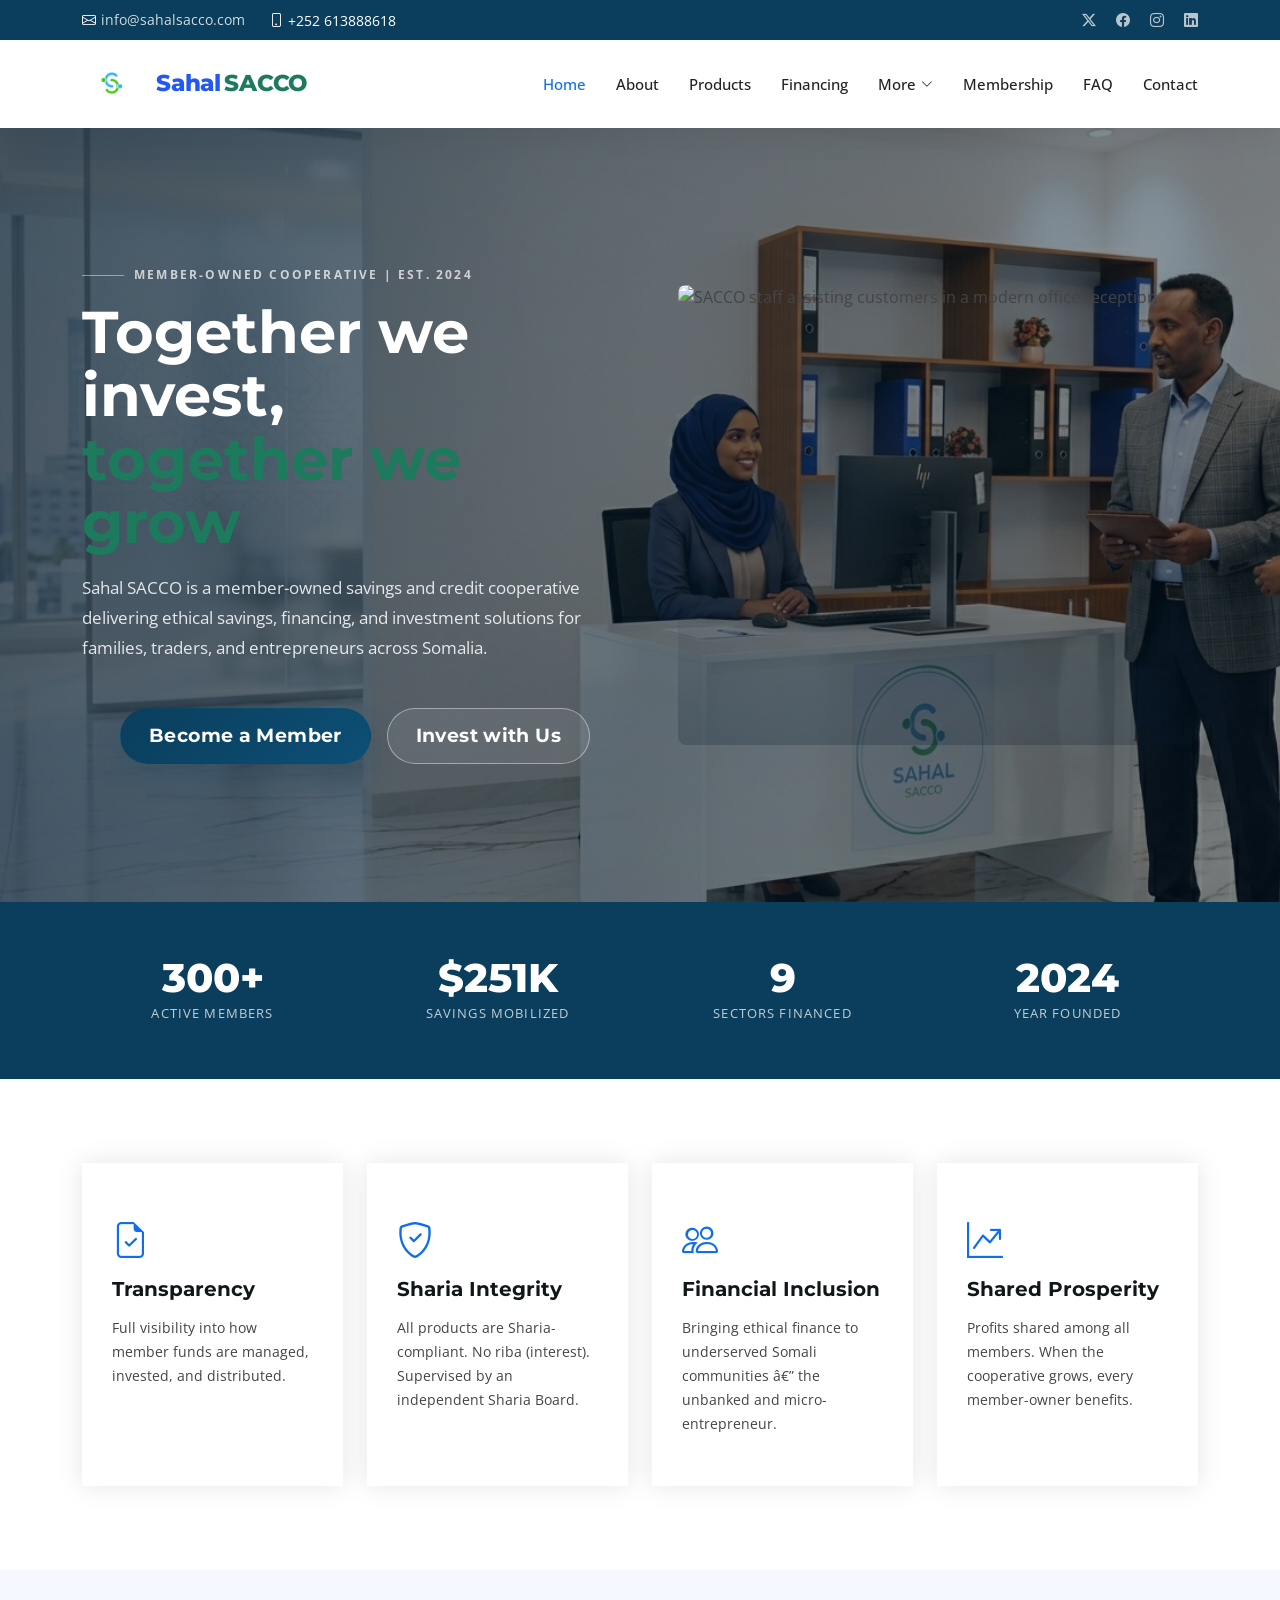
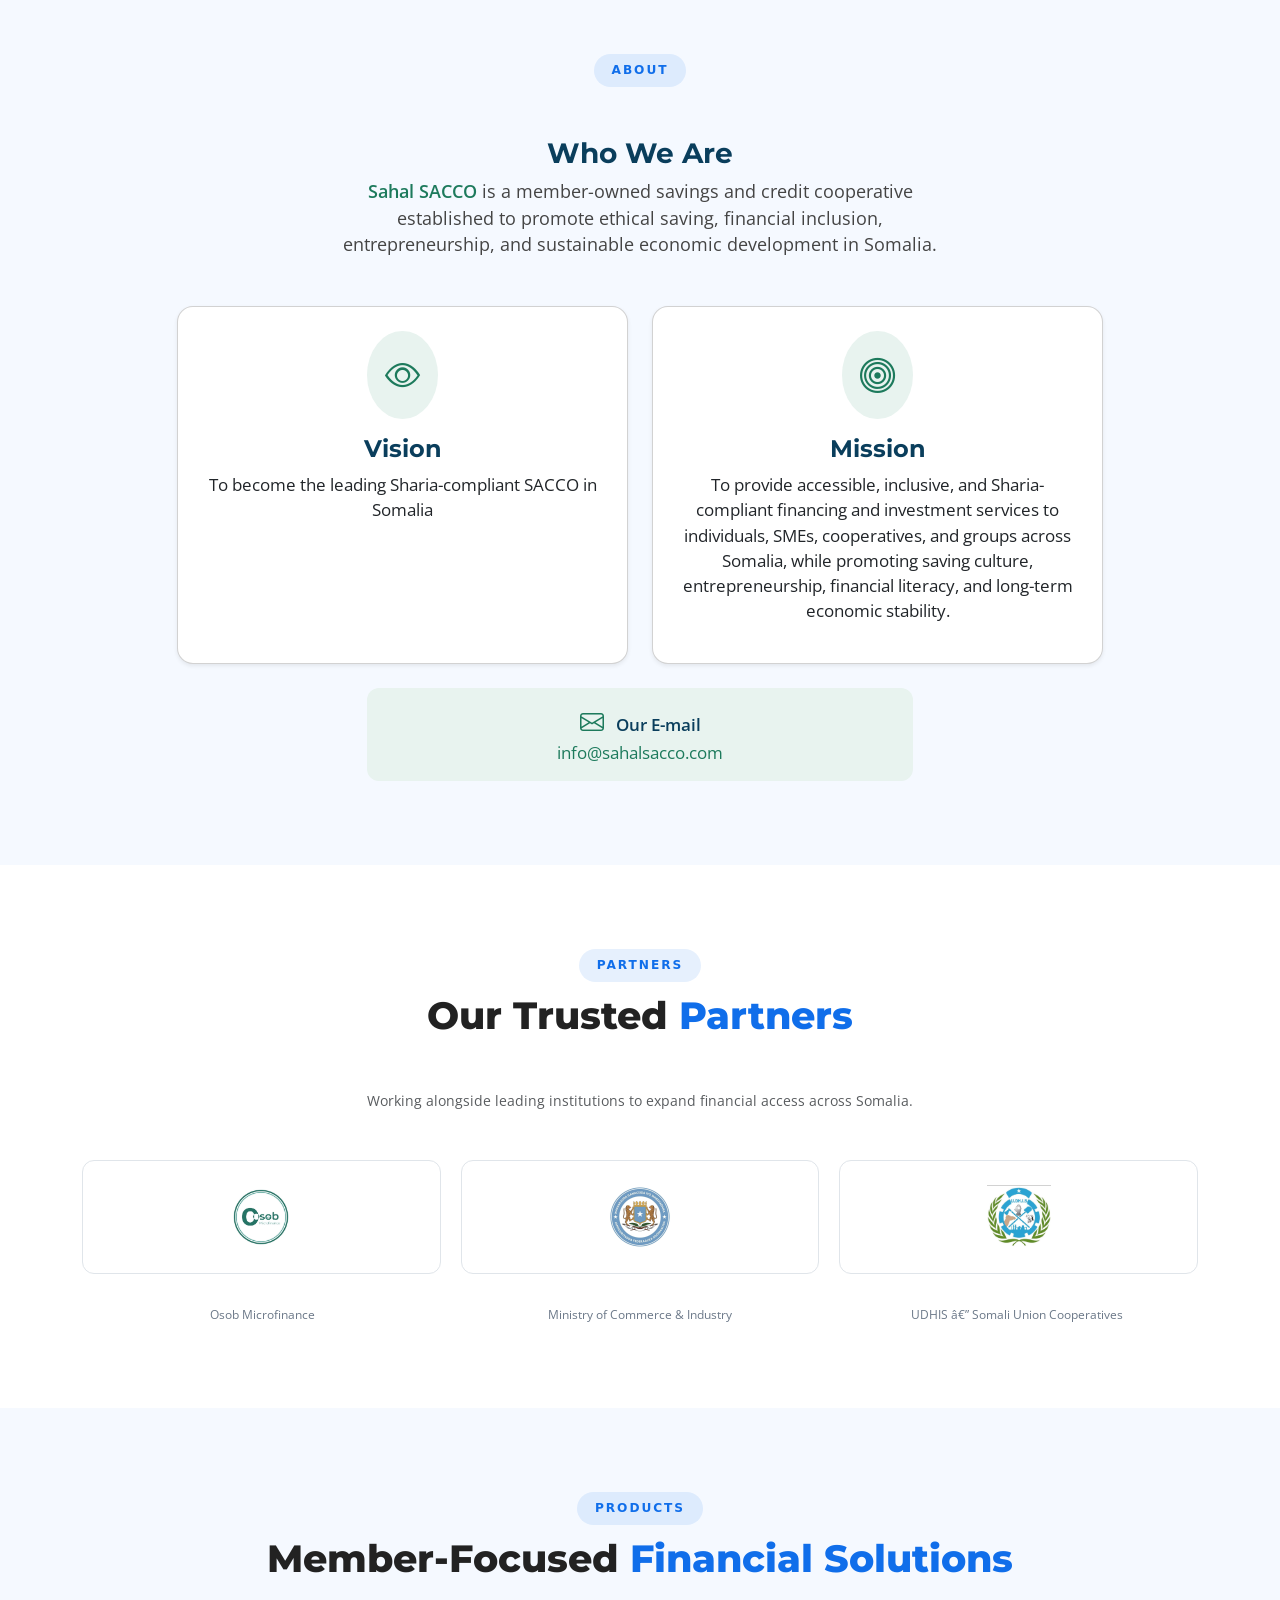
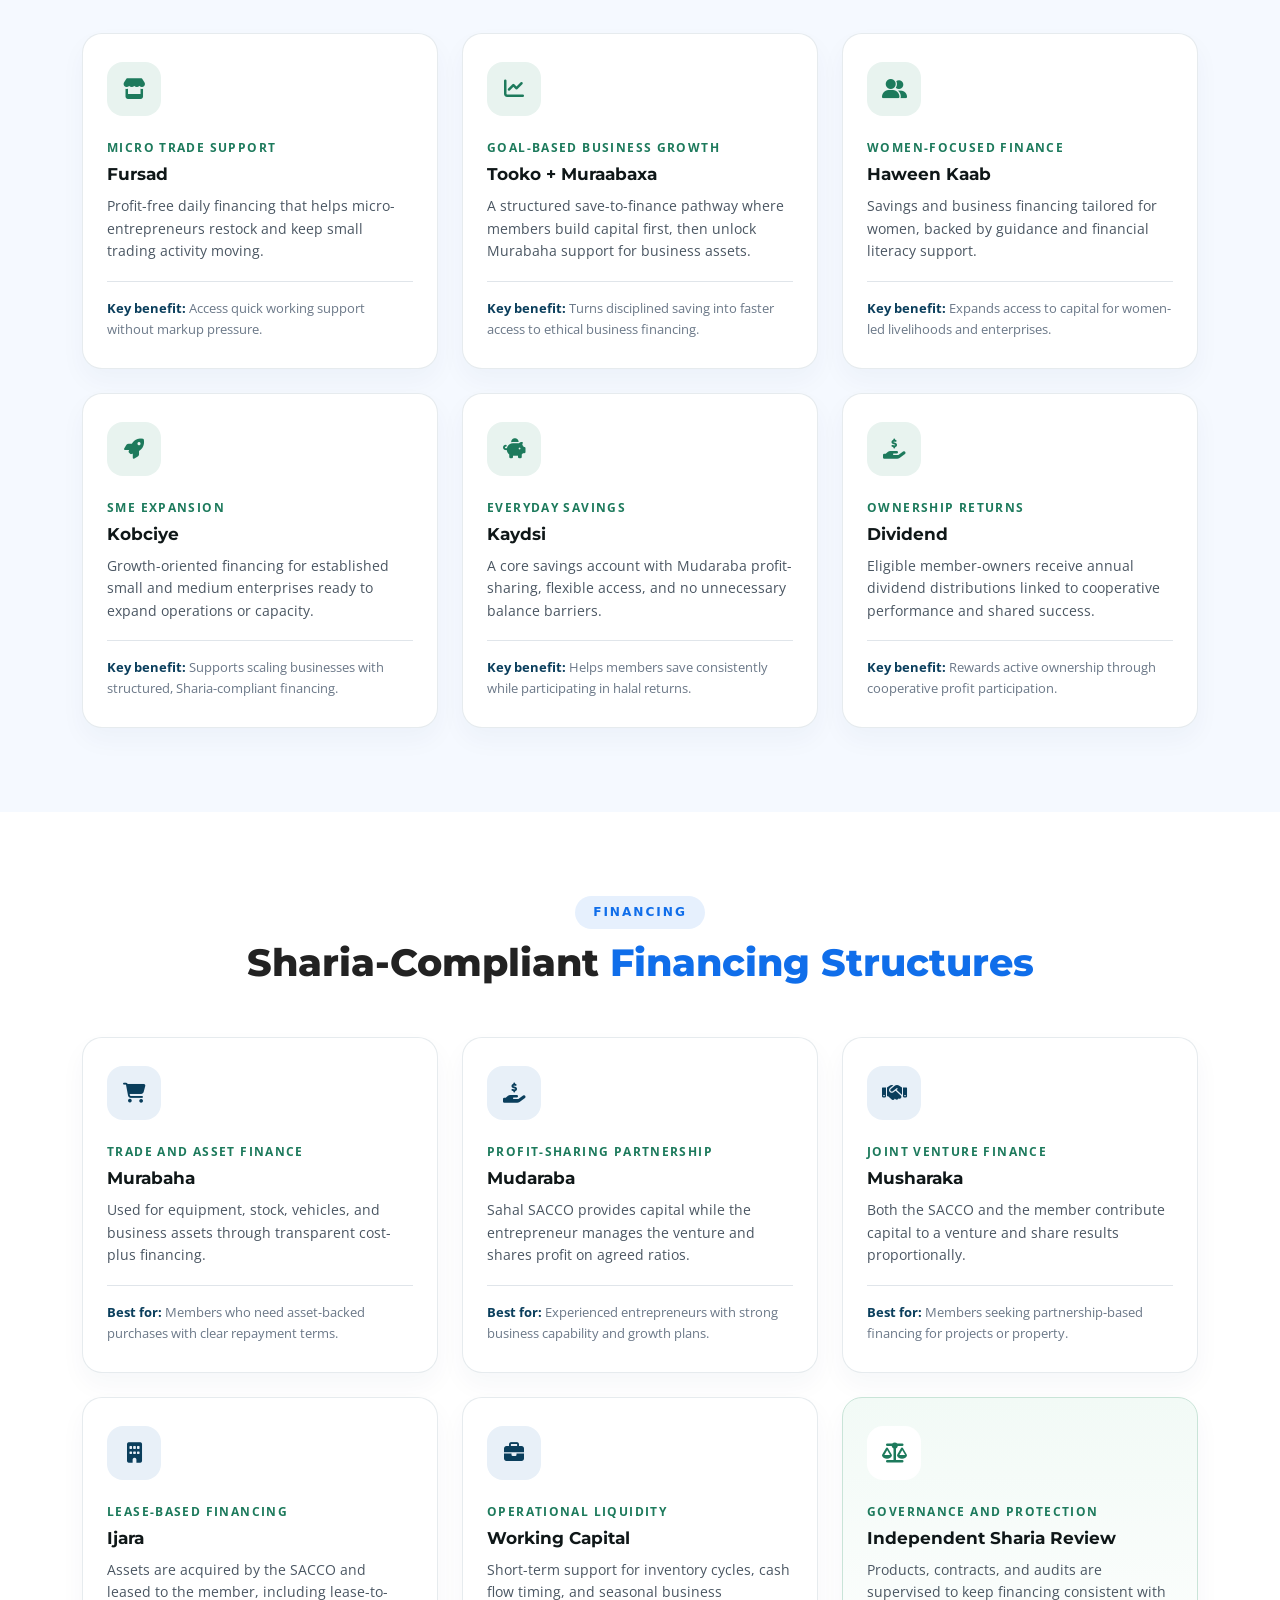
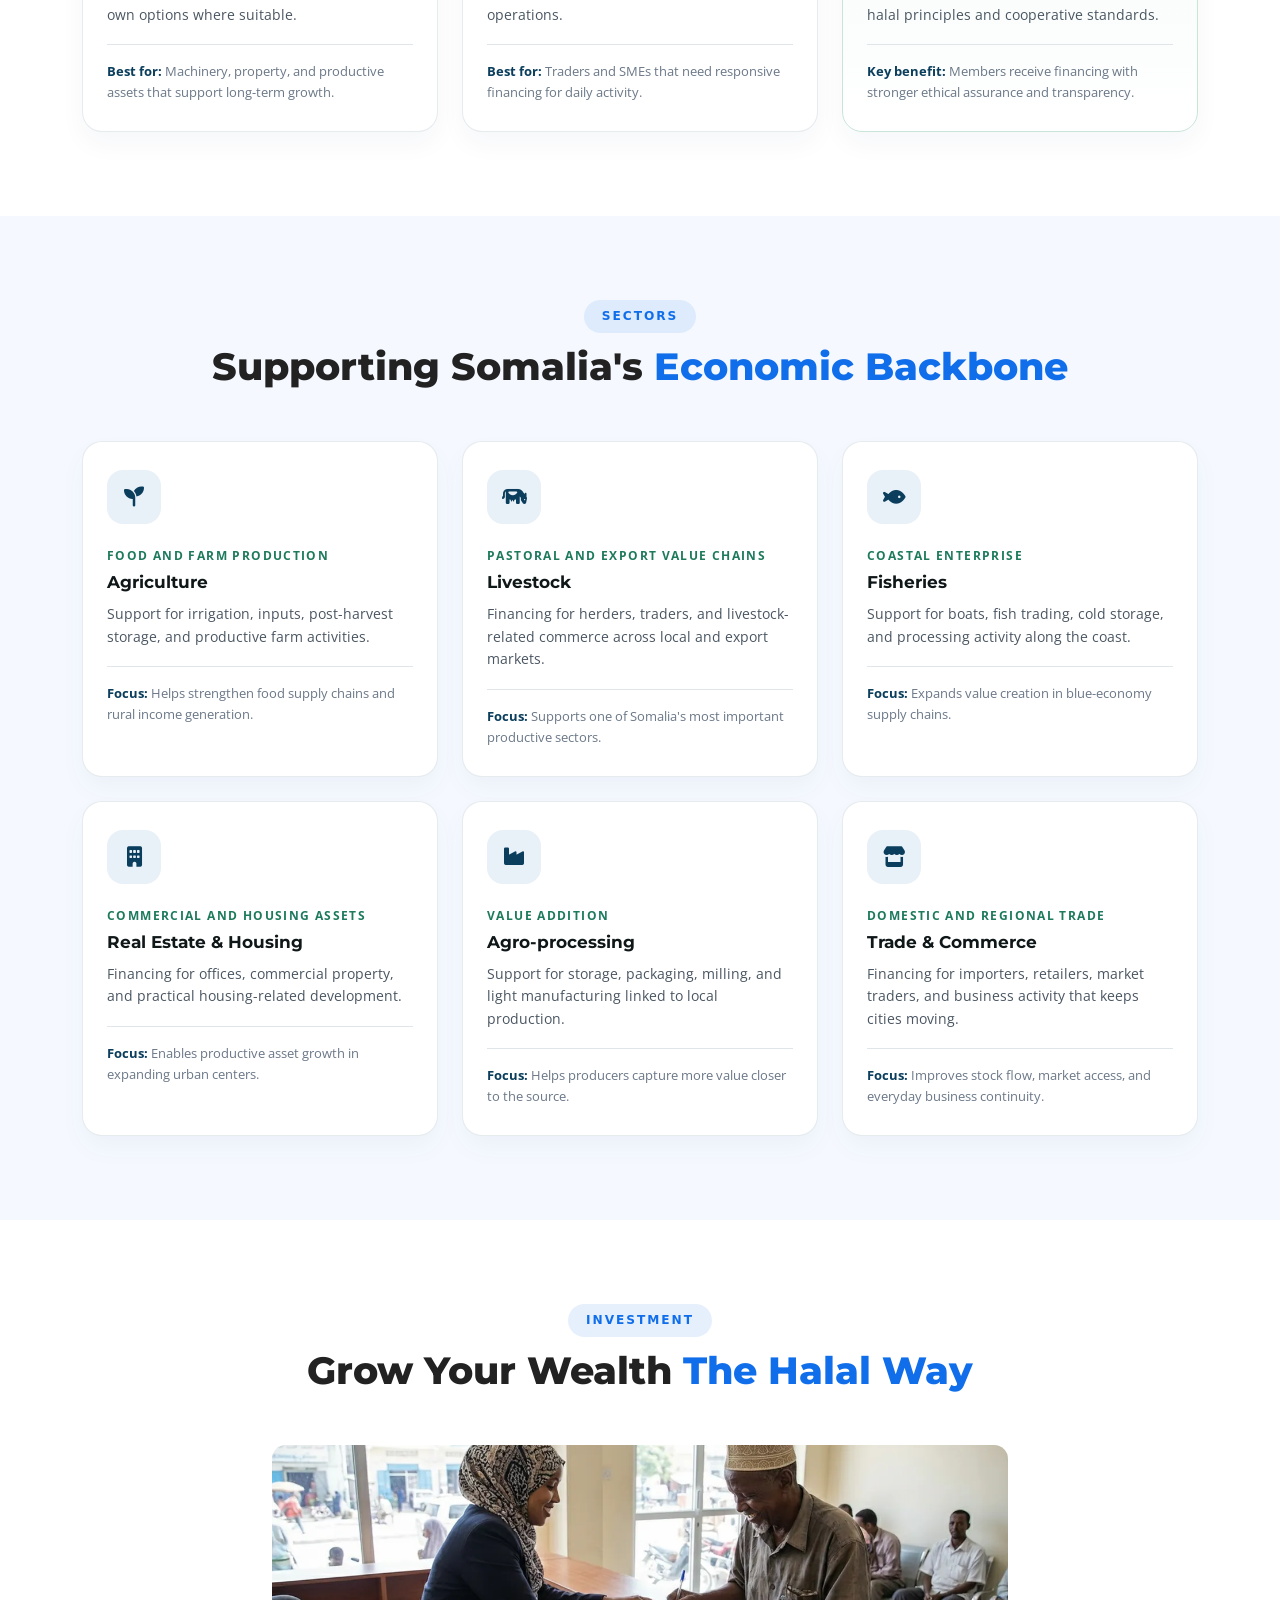
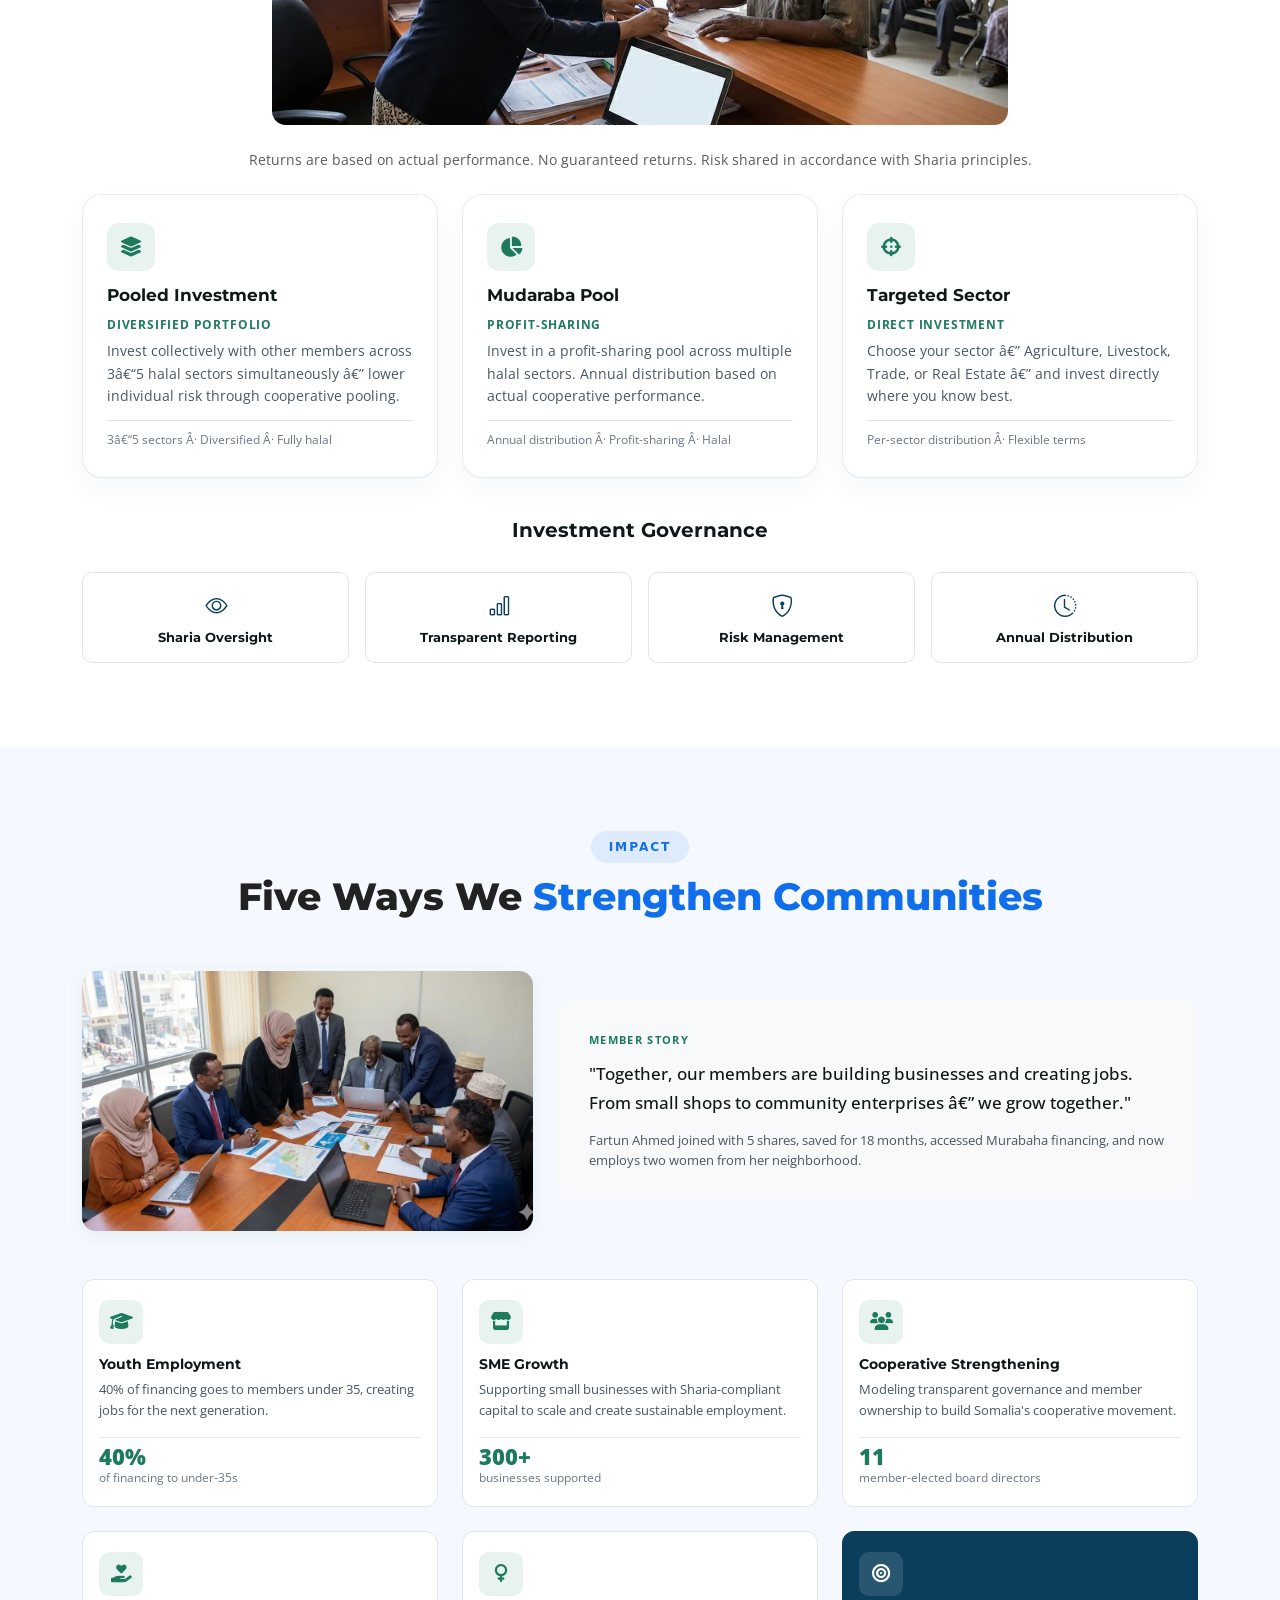
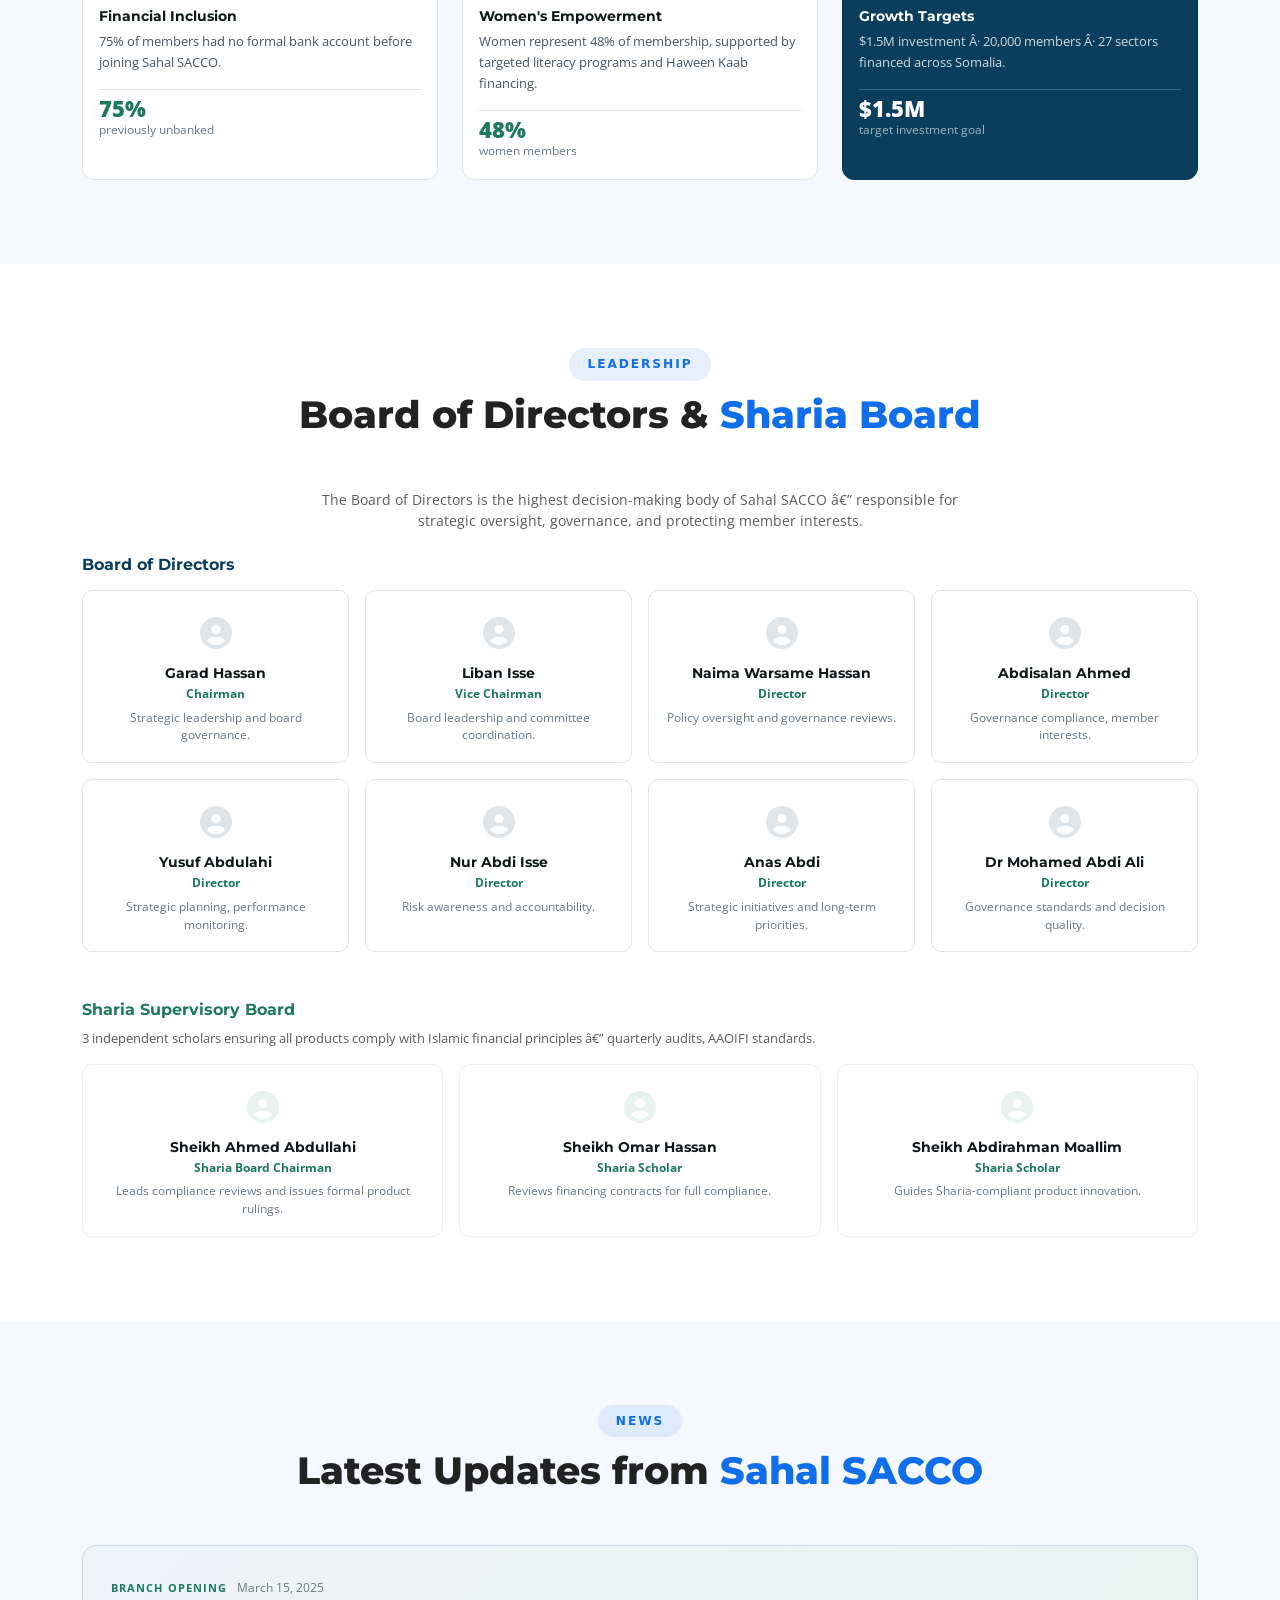
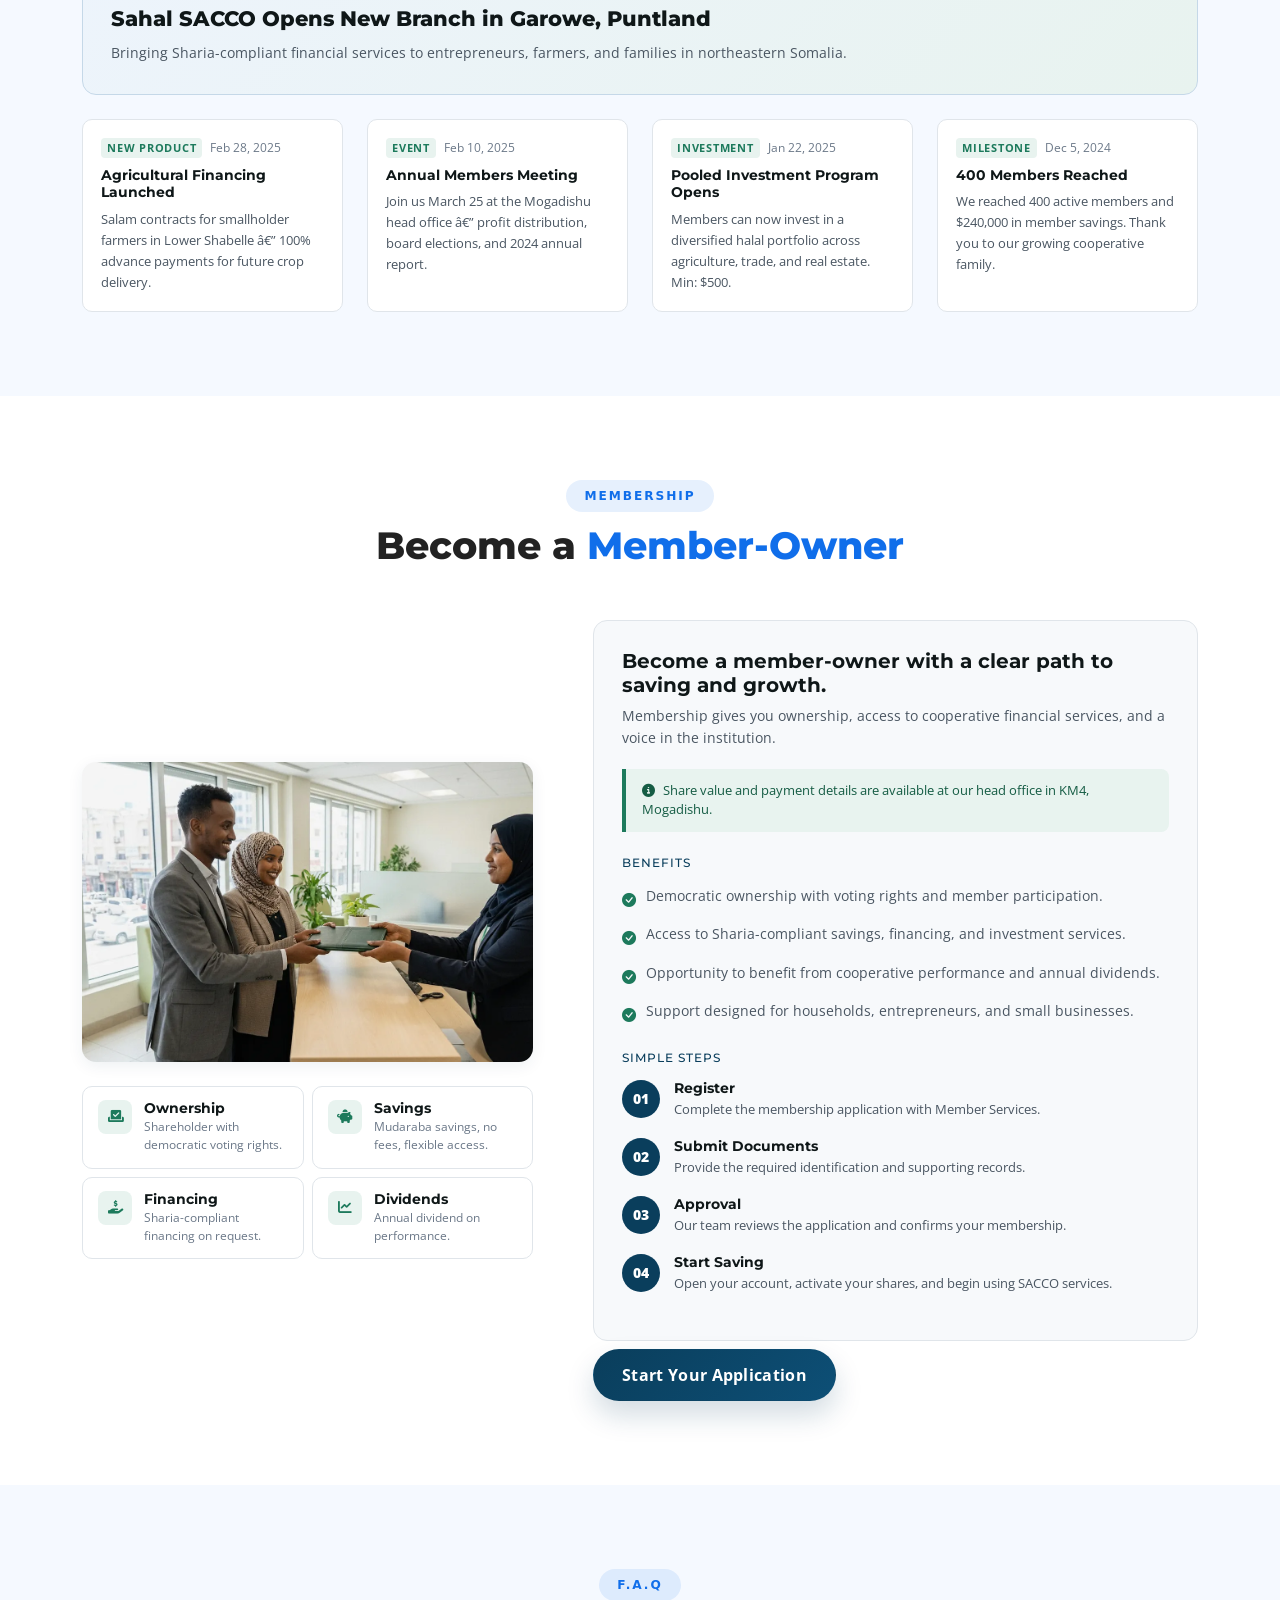
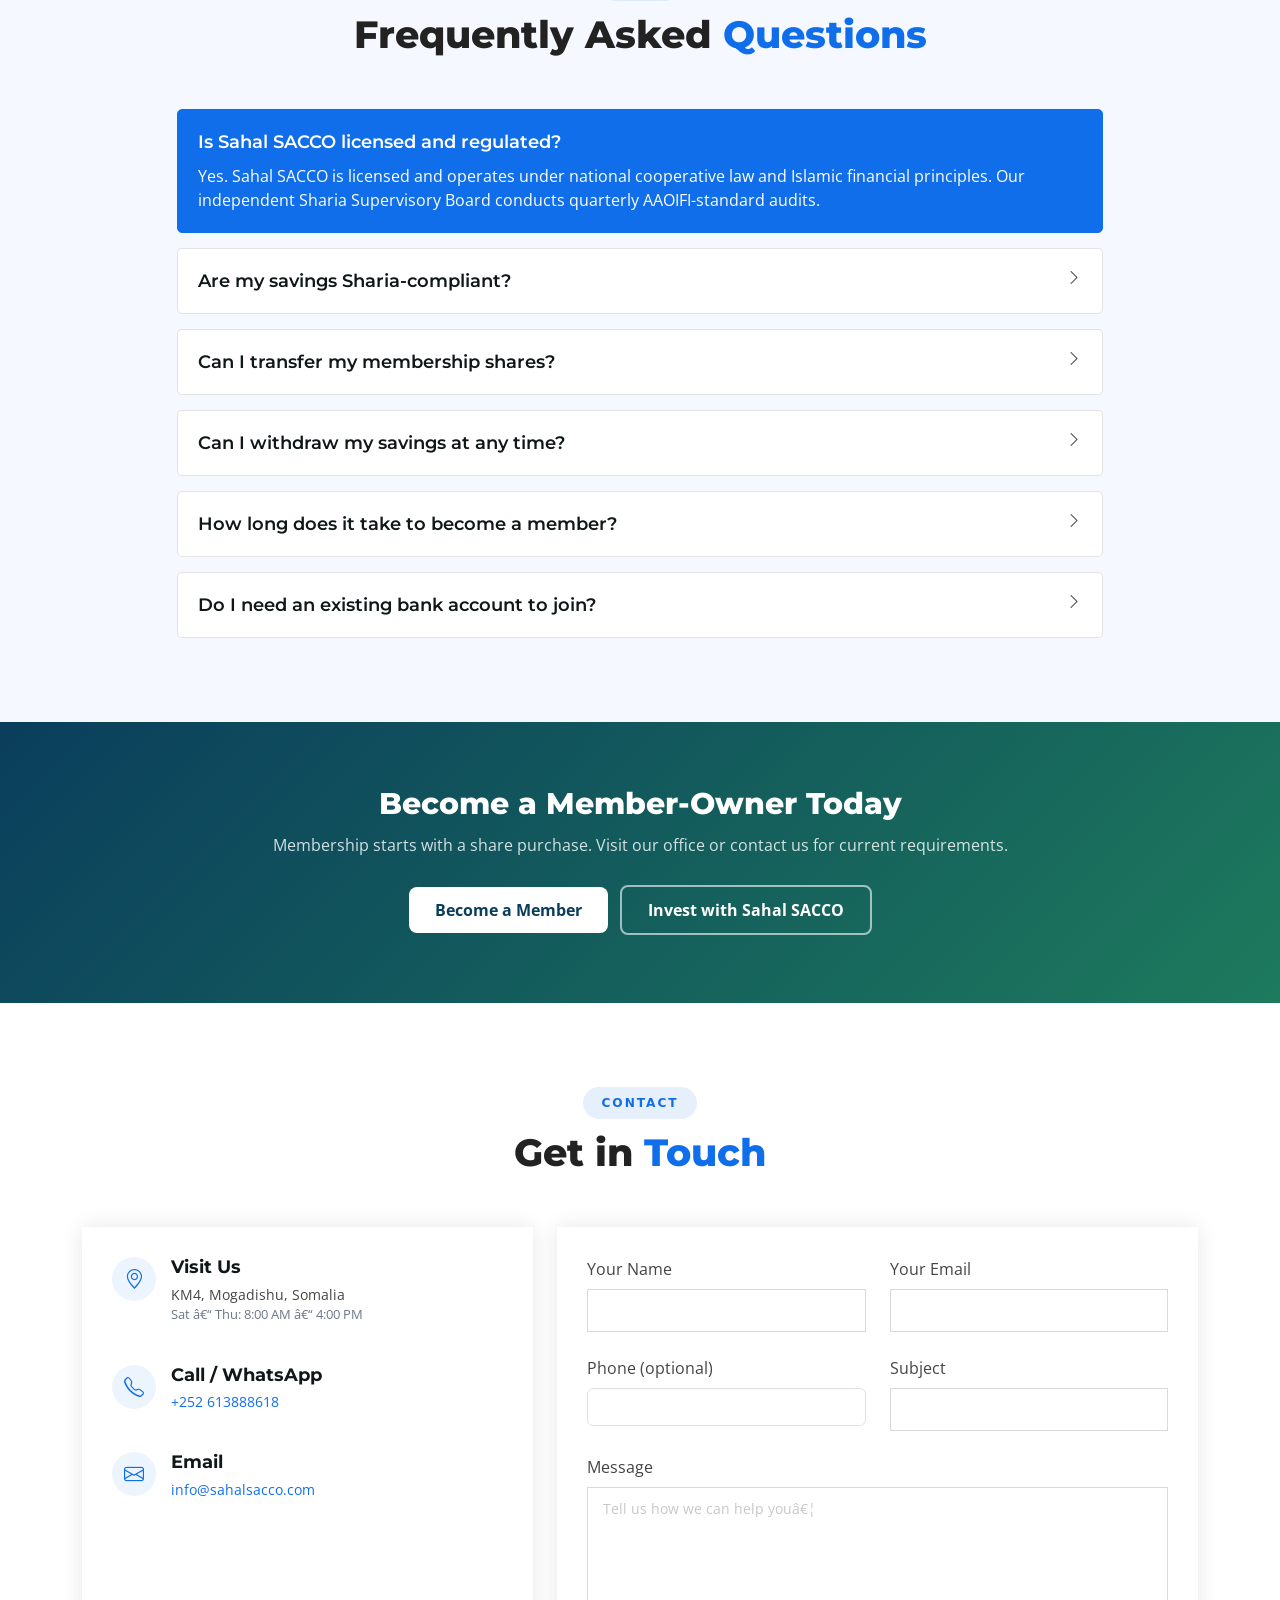
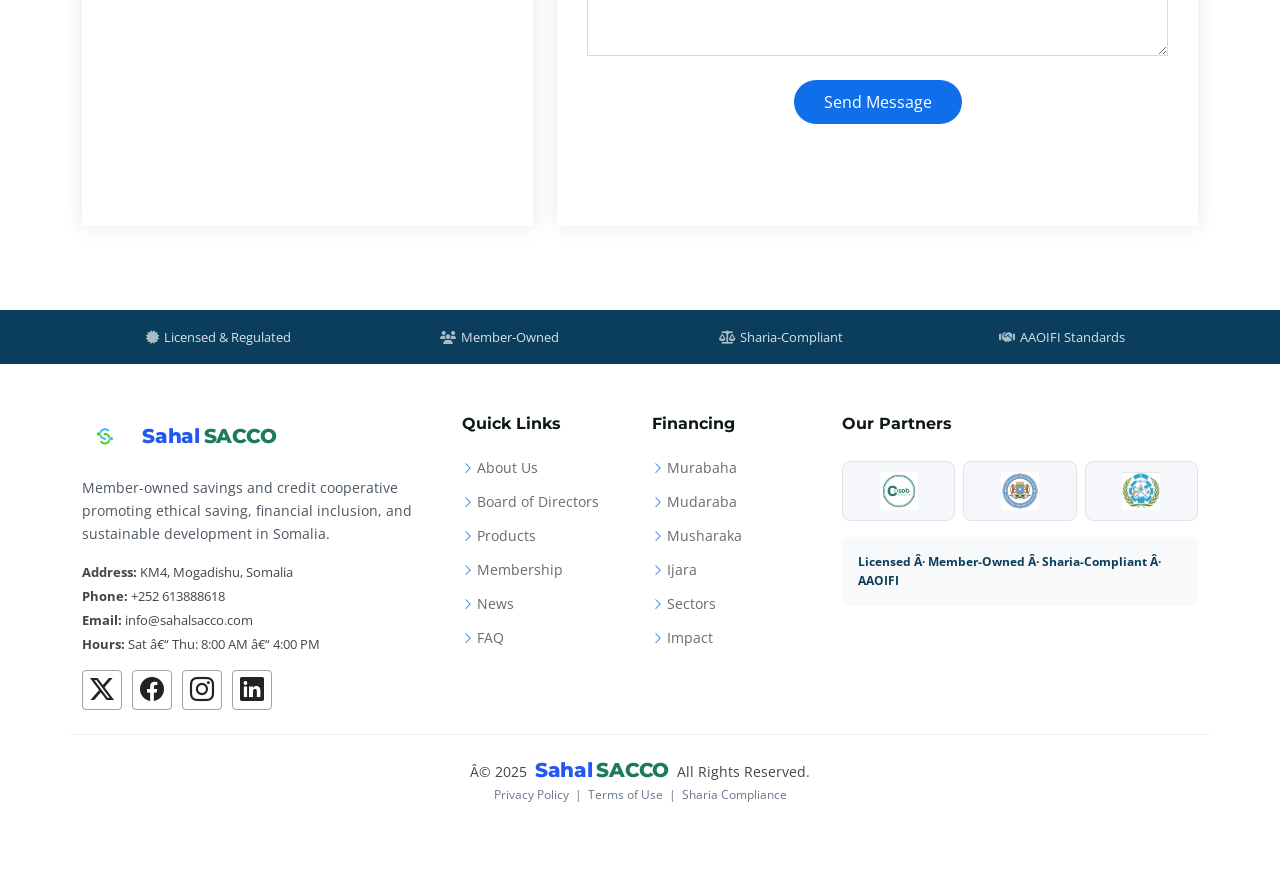
==== index.html @ 84bef491 "Initial commit" ====
﻿<!DOCTYPE html>
<html lang="en">

<head>
  <meta charset="utf-8">
  <meta content="width=device-width, initial-scale=1.0" name="viewport">
  <title>Sahal SACCO | Member-Owned Savings &amp; Credit Cooperative</title>
  <meta name="description" content="Sahal SACCO is a member-owned savings and credit cooperative promoting ethical saving, financial inclusion, and sustainable economic development in Somalia.">
  <meta name="keywords" content="Sahal SACCO, Somalia, savings, cooperative, Sharia-compliant, halal finance, financial inclusion">

  <!-- â”€â”€ Favicons (real SACCO favicons) â”€â”€ -->
  <link rel="icon" type="image/x-icon"          href="assets/img/favicons/favicon.ico">
  <link rel="icon" type="image/png" sizes="16x16" href="assets/img/favicons/favicon-16x16.png">
  <link rel="icon" type="image/png" sizes="32x32" href="assets/img/favicons/favicon-32x32.png">
  <link rel="apple-touch-icon" sizes="180x180"   href="assets/img/favicons/apple-touch-icon.png">
  <link rel="manifest"                           href="assets/img/favicons/site.webmanifest">

  <!-- Fonts -->
  <link href="https://fonts.googleapis.com" rel="preconnect">
  <link href="https://fonts.gstatic.com"    rel="preconnect" crossorigin>
  <link href="https://fonts.googleapis.com/css2?family=Open+Sans:wght@300;400;600;700&family=Montserrat:wght@500;600;700;800&display=swap" rel="stylesheet">

  <!-- Vendor CSS -->
  <link href="assets/vendor/bootstrap/css/bootstrap.min.css"    rel="stylesheet">
  <link href="assets/vendor/bootstrap-icons/bootstrap-icons.css" rel="stylesheet">
  <link href="assets/vendor/aos/aos.css"                         rel="stylesheet">
  <link href="assets/vendor/glightbox/css/glightbox.min.css"     rel="stylesheet">
  <link href="assets/vendor/swiper/swiper-bundle.min.css"        rel="stylesheet">
  <link href="assets/css/main.css"                               rel="stylesheet">

  <!-- Font Awesome -->
  <link rel="stylesheet" href="https://cdnjs.cloudflare.com/ajax/libs/font-awesome/6.5.0/css/all.min.css">

  <style>
    /* â•â•â•â•â•â•â•â•â•â•â•â•â•â•â•â•â•â•â•â•â•â•â•â•â•â•â•â•â•â•â•â•â•â•â•â•â•â•â•â•
       SAHAL SACCO â€” BRAND TOKEN SYSTEM
       â•â•â•â•â•â•â•â•â•â•â•â•â•â•â•â•â•â•â•â•â•â•â•â•â•â•â•â•â•â•â•â•â•â•â•â•â•â•â•â• */
    :root {
      --blue:        #0A3E5C;   /* deep trust blue   */
      --blue-mid:    #0d4f76;
      --blue-light:  #e8f0f8;
      --green:       #1D7A5C;   /* growth green      */
      --green-light: #E8F3EF;
      --green-dark:  #155c44;
      --gray-50:     #f7f9fb;
      --gray-100:    #eff2f6;
      --gray-200:    #e0e5ea;
      --gray-500:    #6b7888;
      --gray-600:    #4a5662;
      --gray-900:    #0f1718;
      --radius:      8px;
      --radius-lg:   14px;
      --shadow:      0 4px 16px rgba(10,62,92,.07);
      --shadow-h:    0 16px 40px rgba(10,62,92,.13);
      --trans:       all .22s ease;
    }

    body { font-family: 'Open Sans', sans-serif; }

    /* â”€â”€ Topbar â”€â”€ */
    .topbar { background: var(--blue) !important; }
    .topbar a { color: rgba(255,255,255,.82) !important; }
    .topbar a:hover { color: #fff !important; }
    .topbar .social-links a { color: rgba(255,255,255,.7) !important; }
    .topbar .social-links a:hover { color: #fff !important; }

    /* â”€â”€ Brand / nav â”€â”€ */
    .sitename {
      font-family: 'Montserrat', sans-serif;
      font-weight: 800;
      color: var(--blue) !important;
      font-size: 1.45rem;
      letter-spacing: -.01em;
      display: inline-flex;
      align-items: baseline;
      gap: .22rem;
      line-height: 1;
    }
    .sitename .brand-primary { color: #2458F2; }
    .sitename .brand-secondary { color: var(--green); }
    .logo img.brand-logo {
      height: 48px;
      width: auto;
      object-fit: contain;
      margin-right: 12px;
      vertical-align: middle;
    }

    /* â”€â”€ Stats bar â”€â”€ */
    .stats-bar { background: var(--blue); padding: 56px 0; }
    .stats-bar .sn {
      font-family: 'Montserrat', sans-serif;
      font-size: 2.5rem;
      font-weight: 800;
      color: #fff;
      line-height: 1;
    }
    .stats-bar .sn .purecounter {
      display: inline-block;
      min-width: 2ch;
    }
    .stats-bar .sl {
      font-size: .8rem;
      color: rgba(255,255,255,.75);
      text-transform: uppercase;
      letter-spacing: .09em;
      margin-top: 6px;
    }

    /* â”€â”€ Reusable card â”€â”€ */
    .s-card {
      background: #fff;
      border: 1px solid var(--gray-200);
      border-radius: var(--radius-lg);
      padding: 24px 20px;
      height: 100%;
      transition: var(--trans);
    }
    .s-card:hover {
      transform: translateY(-4px);
      border-color: var(--green);
      box-shadow: var(--shadow-h);
    }
    .s-card .ci {
      width: 48px; height: 48px;
      border-radius: 12px;
      display: flex; align-items: center; justify-content: center;
      margin-bottom: 14px;
    }
    .s-card .ci.green { background: var(--green-light); }
    .s-card .ci.green i { color: var(--green); font-size: 1.25rem; }
    .s-card .ci.blue  { background: var(--blue-light); }
    .s-card .ci.blue  i { color: var(--blue); font-size: 1.25rem; }
    .s-card h4 { font-size: 1rem; font-weight: 700; color: var(--gray-900); margin-bottom: 8px; }
    .s-card p  { font-size: .855rem; color: var(--gray-600); line-height: 1.65; margin: 0; }
    .s-card .sub {
      font-size: .72rem; font-weight: 700; text-transform: uppercase;
      letter-spacing: .07em; color: var(--green); display: block; margin-bottom: 7px;
    }
    .s-card .foot {
      font-size: .76rem; color: var(--gray-500);
      border-top: 1px solid var(--gray-200);
      padding-top: 10px; margin-top: 12px; display: block;
    }

    /* â”€â”€ Tags â”€â”€ */
    .tag {
      display: inline-block; font-size: .7rem; font-weight: 700;
      border-radius: 4px; padding: 2px 7px; margin: 2px 2px 0 0;
    }
    .tg  { background: var(--green-light); color: var(--green); }
    .tb  { background: var(--blue-light);  color: var(--blue); }

    /* â”€â”€ Trust items â”€â”€ */
    .t-item {
      display: flex; gap: 12px; align-items: flex-start;
      background: #fff; border: 1px solid var(--gray-200);
      border-radius: 10px; padding: 13px 15px;
    }
    .t-item .ico {
      width: 34px; height: 34px; background: var(--green-light);
      border-radius: 8px; display: flex; align-items: center; justify-content: center; flex-shrink: 0;
    }
    .t-item .ico i { color: var(--green); font-size: .85rem; }
    .t-item h5 { font-size: .85rem; font-weight: 700; margin-bottom: 2px; }
    .t-item p  { font-size: .76rem; color: var(--gray-500); margin: 0; }

    /* â”€â”€ Timeline â”€â”€ */
    .tl { display: flex; gap: 16px; padding: 9px 0; border-bottom: 1px solid var(--gray-100); }
    .tl:last-child { border-bottom: none; }
    .tl .yr { font-weight: 700; color: var(--blue); min-width: 50px; font-size: .88rem; }
    .tl .ev { font-size: .85rem; color: var(--gray-600); }

    /* â”€â”€ VM cards (Vision/Mission) â”€â”€ */
    .vm { background: var(--gray-50); border: 1px solid var(--gray-200); border-radius: 10px; padding: 20px 16px; height: 100%; }
    .vm .vl { font-size: .68rem; font-weight: 700; text-transform: uppercase; letter-spacing: .12em; color: var(--green); display: block; margin-bottom: 8px; }
    .vm p  { font-size: .855rem; color: var(--gray-600); line-height: 1.65; margin: 0; }
    .compact-points li {
      display: flex;
      gap: 10px;
      align-items: flex-start;
      font-size: .88rem;
      color: var(--gray-600);
      margin-bottom: 12px;
      line-height: 1.6;
    }
    .compact-points li i {
      color: var(--green);
      margin-top: 4px;
      flex-shrink: 0;
    }
    .membership-panel {
      background: var(--gray-50);
      border: 1px solid var(--gray-200);
      border-radius: var(--radius-lg);
      padding: 28px;
    }
    .membership-panel h6 {
      font-size: .78rem;
      text-transform: uppercase;
      letter-spacing: .08em;
      color: var(--blue);
      margin-bottom: 14px;
    }
    .membership-benefits li {
      display: flex;
      gap: 10px;
      align-items: flex-start;
      margin-bottom: 12px;
      color: var(--gray-600);
      font-size: .88rem;
      line-height: 1.6;
    }
    .membership-benefits li i {
      color: var(--green);
      margin-top: 4px;
      flex-shrink: 0;
    }

    /* â”€â”€ Board cards â”€â”€ */
    .b-card {
      background: #fff; border: 1px solid var(--gray-200);
      border-radius: 10px; padding: 18px 12px; text-align: center;
      transition: var(--trans); height: 100%;
    }
    .b-card:hover { border-color: var(--blue); box-shadow: var(--shadow); }
    .b-card .av { font-size: 2rem; color: var(--gray-200); margin-bottom: 8px; }
    .b-card h5  { font-size: .88rem; font-weight: 700; margin-bottom: 3px; }
    .b-card .rl { font-size: .74rem; color: var(--green); font-weight: 700; margin-bottom: 6px; display: block; }
    .b-card p   { font-size: .74rem; color: var(--gray-500); margin: 0; line-height: 1.5; }
    .b-card.sharia { border-color: var(--green-light); }
    .b-card.sharia .av { color: var(--green-light); }

    /* â”€â”€ Impact cards â”€â”€ */
    .imp-card {
      background: #fff; border: 1px solid var(--gray-200); border-radius: 12px;
      padding: 20px 16px; height: 100%; transition: var(--trans);
    }
    .imp-card:hover { border-color: var(--green); box-shadow: var(--shadow-h); }
    .imp-card .ii { width: 44px; height: 44px; background: var(--green-light); border-radius: 10px; display: flex; align-items: center; justify-content: center; margin-bottom: 12px; }
    .imp-card .ii i { color: var(--green); font-size: 1.15rem; }
    .imp-card h4 { font-size: .9rem; font-weight: 700; margin-bottom: 6px; }
    .imp-card p  { font-size: .82rem; color: var(--gray-600); line-height: 1.6; }
    .imp-card .is { border-top: 1px solid var(--gray-200); padding-top: 8px; margin-top: 8px; }
    .imp-card .isf { font-size: 1.4rem; font-weight: 800; color: var(--green); line-height: 1; }
    .imp-card .isl { font-size: .72rem; color: var(--gray-500); }

    /* â”€â”€ News cards â”€â”€ */
    .n-card { background: #fff; border: 1px solid var(--gray-200); border-radius: 10px; padding: 18px; height: 100%; transition: var(--trans); }
    .n-card:hover { box-shadow: var(--shadow); }
    .n-card .nm { display: flex; gap: 8px; align-items: center; margin-bottom: 9px; }
    .n-card .nc { font-size: .68rem; font-weight: 700; text-transform: uppercase; letter-spacing: .07em; background: var(--green-light); color: var(--green); border-radius: 4px; padding: 2px 6px; }
    .n-card .nd { font-size: .76rem; color: var(--gray-500); }
    .n-card h5  { font-size: .9rem; font-weight: 700; margin-bottom: 7px; color: var(--gray-900); }
    .n-card p   { font-size: .82rem; color: var(--gray-600); line-height: 1.6; margin: 0; }

    /* â”€â”€ Featured news â”€â”€ */
    .fn-card { background: linear-gradient(135deg,#edf4fc 0%,var(--green-light) 100%); border: 1px solid #c5d8e8; border-radius: 14px; padding: 28px; }
    .fn-card .fc { font-size: .68rem; font-weight: 700; text-transform: uppercase; letter-spacing: .1em; color: var(--green); margin-right: 10px; }
    .fn-card .fd { font-size: .78rem; color: var(--gray-500); }
    .fn-card h3  { font-size: 1.3rem; font-weight: 800; margin: 9px 0; color: var(--gray-900); }
    .fn-card p   { font-size: .9rem; color: var(--gray-600); line-height: 1.7; margin: 0; }

    /* â”€â”€ Steps â”€â”€ */
    .stp { display: flex; gap: 14px; align-items: flex-start; margin-bottom: 18px; }
    .stp .sn { width: 38px; height: 38px; background: var(--blue); color: #fff; border-radius: 50%; display: flex; align-items: center; justify-content: center; font-weight: 800; font-size: .85rem; flex-shrink: 0; }
    .stp h5   { font-size: .9rem; font-weight: 700; margin-bottom: 3px; }
    .stp p    { font-size: .82rem; color: var(--gray-600); margin: 0; }

    /* â”€â”€ Partners grid â”€â”€ */
    .partner-grid { display: grid; grid-template-columns: repeat(3, 1fr); gap: 20px; }
    .partner-item {
      background: #fff; border: 1px solid var(--gray-200); border-radius: 12px;
      padding: 24px 16px; display: flex; align-items: center; justify-content: center;
      min-height: 100px; transition: var(--trans);
    }
    .partner-item:hover { border-color: var(--green); box-shadow: var(--shadow); }
    .partner-item img { max-height: 64px; max-width: 100%; object-fit: contain; filter: grayscale(30%); transition: var(--trans); }
    .partner-item:hover img { filter: grayscale(0); }
    @media(max-width:768px){ .partner-grid { grid-template-columns: 1fr 1fr; } }
    @media(max-width:480px){ .partner-grid { grid-template-columns: 1fr; } }

    /* â”€â”€ Gov pillars â”€â”€ */
    .gp { text-align: center; padding: 16px 12px; border: 1px solid var(--gray-200); border-radius: 10px; background: #fff; }
    .gp .gpi { font-size: 1.4rem; color: var(--blue); margin-bottom: 7px; }
    .gp h6   { font-size: .82rem; font-weight: 700; margin: 0; }

    /* â”€â”€ Sharia note â”€â”€ */
    .sh-note { background: var(--green-light); border-left: 4px solid var(--green); border-radius: 0 8px 8px 0; padding: 12px 16px; font-size: .82rem; color: #155c44; margin-top: 12px; }

    /* â”€â”€ CTA strip â”€â”€ */
    .cta-strip { background: linear-gradient(135deg, var(--blue) 0%, var(--green) 100%); padding: 64px 0; text-align: center; }
    .cta-strip h2 { color: #fff; font-family: 'Montserrat',sans-serif; font-size: 1.9rem; font-weight: 800; margin-bottom: 10px; }
    .cta-strip p  { color: rgba(255,255,255,.82); font-size: 1rem; margin-bottom: 24px; }
    .btn-w { display: inline-block; background: #fff; color: var(--blue); font-weight: 700; padding: 11px 26px; border-radius: var(--radius); text-decoration: none; margin: 4px; transition: var(--trans); }
    .btn-w:hover { background: #eee; color: var(--blue); }
    .btn-o { display: inline-block; background: transparent; color: #fff; border: 2px solid rgba(255,255,255,.6); font-weight: 700; padding: 11px 26px; border-radius: var(--radius); text-decoration: none; margin: 4px; transition: var(--trans); }
    .btn-o:hover { border-color: #fff; background: rgba(255,255,255,.1); color: #fff; }

    /* â”€â”€ Member story â”€â”€ */
    .story-box { background: var(--gray-50); border-radius: 14px; padding: 32px; }
    .story-box blockquote { font-size: 1.05rem; font-weight: 500; color: var(--gray-900); line-height: 1.75; border: none; margin: 0; padding: 0; }

    /* â”€â”€ Hero image â”€â”€ */
    #hero .hero-img-wrap { border-radius: 16px; overflow: hidden; box-shadow: var(--shadow-h); }
    #hero .hero-img-wrap img { width: 100%; height: 100%; object-fit: cover; display: block; }
    #hero h1 span { color: var(--green); }

    /* â”€â”€ btn-get-started override â”€â”€ */
    .btn-get-started { background: var(--blue) !important; color: #fff !important; border: none !important; }
    .btn-get-started:hover { background: var(--blue-mid) !important; }
    .btn-get-started.outline { background: transparent !important; border: 2px solid var(--blue) !important; color: var(--blue) !important; }
    .btn-get-started.outline:hover { background: var(--blue) !important; color: #fff !important; }

    /* â”€â”€ Section title accent â”€â”€ */
    .section-title .description-title { color: var(--blue); }

    /* â”€â”€ Footer overrides â”€â”€ */
    .footer .sitename { font-size: 1.2rem; }

    /* â”€â”€ About hero image â”€â”€ */
    .about-hero-img { border-radius: var(--radius-lg); overflow: hidden; box-shadow: var(--shadow); }
    .about-hero-img img { width: 100%; height: 340px; object-fit: cover; display: block; }

    /* â”€â”€ Spacing utility â”€â”€ */
    .section-gap { padding: 72px 0; }
    .light-bg { background: var(--gray-50); }
    .section { padding: 72px 0; }
    .section-title { padding-bottom: 48px; }
    .section-title p { line-height: 1.25; }
    @media(max-width:768px){
      .section { padding: 60px 0; }
      .section-title { padding-bottom: 36px; }
      .sitename { font-size: 1.22rem; }
      .logo img.brand-logo { height: 44px; }
      .membership-panel { padding: 22px 18px; }
    }

    /* â”€â”€ Trust footer strip â”€â”€ */
    .trust-foot { background: var(--blue); padding: 16px 0; }
    .trust-foot span { color: rgba(255,255,255,.85); font-size: .82rem; }
    .trust-foot i { margin-right: 5px; color: rgba(255,255,255,.65); }

    /* Premium SACCO polish */
    body {
      background: #fff;
      color: var(--gray-600);
    }
    h1, h2, h3, h4, h5, h6 {
      font-family: 'Montserrat', sans-serif;
      color: var(--gray-900);
    }
    .header {
      box-shadow: 0 10px 30px rgba(15, 23, 24, .05);
    }
    .header .branding {
      min-height: 84px;
      padding: 14px 0;
    }
    .header .logo,
    .footer-brand {
      gap: 14px;
    }
    .logo img.brand-logo {
      height: 62px;
      width: auto;
      object-fit: contain;
      margin-right: 0;
      flex-shrink: 0;
    }
    .hero {
      min-height: 86vh;
      padding: 90px 0 78px;
      background:
        linear-gradient(90deg, rgba(7, 27, 45, .70) 0%, rgba(7, 27, 45, .52) 45%, rgba(7, 27, 45, .36) 100%),
        url("assets/img/hero-bg.jpg") center center / cover no-repeat !important;
    }
    .hero:before {
      background: linear-gradient(180deg, rgba(7, 27, 45, .16) 0%, rgba(7, 27, 45, .04) 100%);
    }
    .hero .container {
      position: relative;
      z-index: 2;
    }
    .hero-copy {
      max-width: 620px;
    }
    .hero-kicker {
      font-size: .76rem;
      font-weight: 700;
      text-transform: uppercase;
      letter-spacing: .18em;
      color: rgba(255,255,255,.72);
      margin-bottom: 16px;
      display: inline-flex;
      align-items: center;
      gap: 10px;
    }
    .hero-kicker::before {
      content: "";
      width: 42px;
      height: 1px;
      background: rgba(255,255,255,.45);
    }
    .hero h1 {
      font-size: clamp(2.5rem, 4.6vw, 4.35rem);
      line-height: 1.08;
      color: #fff;
      margin-bottom: 18px;
      max-width: 12ch;
    }
    .hero h1 span {
      color: #9ad7c2;
    }
    .hero p {
      color: rgba(255,255,255,.86) !important;
      font-size: 1.05rem !important;
      line-height: 1.8 !important;
      margin-bottom: 28px !important;
      max-width: 56ch !important;
    }
    .hero-highlights {
      display: flex;
      flex-wrap: wrap;
      gap: 12px;
      margin-bottom: 30px;
    }
    .hero-highlights span {
      display: inline-flex;
      align-items: center;
      gap: 8px;
      padding: 10px 14px;
      border-radius: 999px;
      background: rgba(255,255,255,.12);
      border: 1px solid rgba(255,255,255,.14);
      color: #fff;
      font-size: .85rem;
      backdrop-filter: blur(8px);
    }
    .hero-highlights i {
      color: #9ad7c2;
    }
    #hero .hero-img-wrap {
      position: relative;
      max-width: 520px;
      max-height: 460px;
      margin-inline: auto 0;
      border-radius: 8px;
      overflow: hidden;
      box-shadow: none;
      border: 0;
      background: transparent;
    }
    #hero .hero-img-wrap::after {
      content: "";
      position: absolute;
      inset: auto 0 0 0;
      height: 38%;
      background: linear-gradient(180deg, rgba(7,27,45,0) 0%, rgba(7,27,45,.22) 100%);
      pointer-events: none;
    }
    #hero .hero-img-wrap img {
      width: 100%;
      height: min(460px, 62vw);
      max-height: 460px;
      object-fit: cover;
      display: block;
    }
    .btn-get-started {
      background: linear-gradient(135deg, var(--blue) 0%, var(--blue-mid) 100%) !important;
      color: #fff !important;
      border: 1px solid transparent !important;
      border-radius: 999px !important;
      padding: 13px 28px !important;
      font-weight: 700 !important;
      letter-spacing: .02em !important;
      box-shadow: 0 14px 28px rgba(10,62,92,.18) !important;
    }
    .btn-get-started:hover {
      background: linear-gradient(135deg, var(--blue-mid) 0%, #0b5d8f 100%) !important;
      transform: translateY(-1px);
    }
    .btn-get-started.outline {
      background: rgba(255,255,255,.08) !important;
      border: 1px solid rgba(255,255,255,.42) !important;
      color: #fff !important;
      box-shadow: none !important;
    }
    .btn-get-started.outline:hover {
      background: rgba(255,255,255,.16) !important;
      border-color: rgba(255,255,255,.64) !important;
      color: #fff !important;
    }
    .section {
      padding: 84px 0;
    }
    .section-title {
      padding-bottom: 50px;
    }
    .section-title h2 {
      padding: 9px 18px;
      font-size: .76rem;
      letter-spacing: .16em;
    }
    .section-title p {
      font-size: clamp(2rem, 3vw, 2.8rem);
      font-weight: 800;
    }
    .eyebrow {
      font-size: .74rem;
      text-transform: uppercase;
      letter-spacing: .16em;
      color: var(--green);
      font-weight: 700;
      margin-bottom: 12px;
      display: block;
    }
    .feature-shell {
      background: linear-gradient(180deg, #ffffff 0%, #f7fafc 100%);
      border: 1px solid rgba(10,62,92,.08);
      border-radius: 22px;
      padding: 34px;
      box-shadow: var(--shadow);
    }
    .about-summary {
      padding-right: 12px;
    }
    .about-summary h3,
    .financing-intro h3,
    .sectors-intro h3 {
      font-size: clamp(1.5rem, 2.1vw, 2rem);
      line-height: 1.22;
      margin-bottom: 14px;
    }
    .about-summary p,
    .financing-intro p,
    .sectors-intro p {
      font-size: .96rem;
      line-height: 1.8;
      color: var(--gray-600);
      margin-bottom: 0;
    }
    .mini-stat-grid {
      display: grid;
      grid-template-columns: repeat(2, minmax(0, 1fr));
      gap: 16px;
      margin-top: 24px;
    }
    .mini-stat {
      background: #fff;
      border: 1px solid var(--gray-200);
      border-radius: 18px;
      padding: 18px 20px;
    }
    .mini-stat strong {
      display: block;
      font-family: 'Montserrat', sans-serif;
      font-size: 1.6rem;
      color: var(--blue);
      line-height: 1;
      margin-bottom: 8px;
    }
    .mini-stat span {
      color: var(--gray-500);
      font-size: .84rem;
      line-height: 1.5;
    }
    .about-pillars {
      display: grid;
      gap: 18px;
    }
    .pillar-card {
      background: #fff;
      border: 1px solid var(--gray-200);
      border-radius: 18px;
      padding: 22px 24px;
      height: 100%;
    }
    .pillar-card .icon {
      width: 52px;
      height: 52px;
      border-radius: 14px;
      display: flex;
      align-items: center;
      justify-content: center;
      margin-bottom: 18px;
      background: var(--blue-light);
      color: var(--blue);
      font-size: 1.25rem;
    }
    .pillar-card h4 {
      font-size: 1.04rem;
      margin-bottom: 8px;
    }
    .pillar-card p {
      color: var(--gray-600);
      line-height: 1.75;
      font-size: .9rem;
      margin-bottom: 0;
    }
    .values-grid {
      display: grid;
      grid-template-columns: repeat(2, minmax(0, 1fr));
      gap: 14px;
      margin-top: 18px;
    }
    .value-chip {
      background: #fff;
      border: 1px solid var(--gray-200);
      border-radius: 16px;
      padding: 16px 18px;
      display: flex;
      gap: 12px;
      align-items: flex-start;
    }
    .value-chip i {
      color: var(--green);
      font-size: 1rem;
      margin-top: 2px;
    }
    .value-chip strong {
      display: block;
      font-size: .92rem;
      margin-bottom: 4px;
      color: var(--gray-900);
    }
    .value-chip span {
      display: block;
      color: var(--gray-500);
      font-size: .82rem;
      line-height: 1.55;
    }
    .s-card {
      border-radius: 20px;
      padding: 28px 24px;
      border: 1px solid rgba(10,62,92,.10);
      box-shadow: 0 12px 26px rgba(10,62,92,.04);
    }
    .s-card h4 {
      font-size: 1.08rem;
      margin-bottom: 10px;
    }
    .s-card .benefit {
      display: block;
      margin-top: 18px;
      padding-top: 16px;
      border-top: 1px solid var(--gray-200);
      font-size: .82rem;
      color: var(--gray-500);
      line-height: 1.6;
    }
    .s-card .benefit strong {
      color: var(--blue);
      font-weight: 700;
    }
    .product-card .ci,
    .finance-card .ci,
    .sector-card .ci {
      width: 54px;
      height: 54px;
      border-radius: 16px;
      margin-bottom: 18px;
    }
    .product-card .tagline,
    .finance-card .tagline,
    .sector-card .tagline {
      display: inline-block;
      margin-bottom: 8px;
      font-size: .72rem;
      text-transform: uppercase;
      letter-spacing: .12em;
      font-weight: 700;
      color: var(--green);
    }
    .finance-intro,
    .sectors-intro {
      padding-bottom: 8px;
    }
    .highlight-note {
      background: linear-gradient(135deg, #edf7f2 0%, #f8fbfd 100%);
      border: 1px solid #c9e4d8;
      border-radius: 20px;
      padding: 24px;
      height: 100%;
    }
    .highlight-note .sub {
      margin-bottom: 10px;
    }
    .highlight-note p {
      color: var(--gray-600);
      line-height: 1.75;
      margin-bottom: 0;
      font-size: .9rem;
    }
    .footer .sitename {
      font-size: 1.28rem;
    }
    .footer-brand-logo {
      height: 46px;
      width: auto;
      object-fit: contain;
      flex-shrink: 0;
    }
    .footer h4 {
      margin-bottom: 16px;
    }
    .footer-links ul li {
      padding: 8px 0;
    }
    @media(max-width:768px){
      .logo img.brand-logo { height: 52px; }
      .hero {
        min-height: auto;
        padding: 74px 0 58px;
      }
      .hero h1 { max-width: none; }
      .hero-highlights { gap: 10px; }
      #hero .hero-img-wrap { margin-inline: auto; }
      #hero .hero-img-wrap img { height: min(400px, 76vw); }
      .feature-shell { padding: 26px 22px; }
      .mini-stat-grid,
      .values-grid { grid-template-columns: 1fr; }
    }
  </style>
</head>

<body class="index-page">

  <!-- â•â•â•â•â•â•â•â•â•â•â•â•â•â•â•â• HEADER â•â•â•â•â•â•â•â•â•â•â•â•â•â•â•â• -->
  <header id="header" class="header sticky-top">

    <!-- Top bar -->
    <div class="topbar d-flex align-items-center">
      <div class="container d-flex justify-content-center justify-content-md-between">
        <div class="contact-info d-flex align-items-center">
          <i class="bi bi-envelope d-flex align-items-center">
            <a href="mailto:info@sahalsacco.com">info@sahalsacco.com</a>
          </i>
          <i class="bi bi-phone d-flex align-items-center ms-4">
            <span>+252 613888618</span>
          </i>
        </div>
        <div class="social-links d-none d-md-flex align-items-center">
          <a href="#" class="twitter"><i class="bi bi-twitter-x"></i></a>
          <a href="#" class="facebook"><i class="bi bi-facebook"></i></a>
          <a href="#" class="instagram"><i class="bi bi-instagram"></i></a>
          <a href="#" class="linkedin"><i class="bi bi-linkedin"></i></a>
        </div>
      </div>
    </div>

    <!-- Branding + Nav -->
    <div class="branding d-flex align-items-center">
      <div class="container position-relative d-flex align-items-center justify-content-between">

        <!-- Logo -->
        <a href="#hero" class="logo d-flex align-items-center">
          <img src="assets/img/logo.webp" alt="Sahal SACCO Logo" class="brand-logo">
          <span class="sitename"><span class="brand-primary">Sahal</span> <span class="brand-secondary">SACCO</span></span>
        </a>

        <nav id="navmenu" class="navmenu">
          <ul>
            <li><a href="#hero" class="active">Home</a></li>
            <li><a href="#about">About</a></li>
            <li><a href="#products">Products</a></li>
            <li><a href="#financing">Financing</a></li>
            <li class="dropdown">
              <a href="#"><span>More</span><i class="bi bi-chevron-down toggle-dropdown"></i></a>
              <ul>
                <li><a href="#sectors">Sectors</a></li>
                <li><a href="#investment">Investment</a></li>
                <li><a href="#impact">Impact</a></li>
                <li><a href="#board">Leadership</a></li>
                <li><a href="#news">News</a></li>
              </ul>
            </li>
            <li><a href="#membership">Membership</a></li>
            <li><a href="#faq">FAQ</a></li>
            <li><a href="#contact">Contact</a></li>
          </ul>
          <i class="mobile-nav-toggle d-xl-none bi bi-list"></i>
        </nav>
      </div>
    </div>
  </header><!-- /Header -->

  <main class="main">

    <!-- â•â•â•â•â•â•â•â•â•â•â•â•â•â•â•â• HERO â•â•â•â•â•â•â•â•â•â•â•â•â•â•â•â• -->
        <section id="hero" class="hero section light-background">
      <div class="container">
        <div class="row gy-4 align-items-center">
          <div class="col-lg-6 order-2 order-lg-1 d-flex flex-column justify-content-center" data-aos="zoom-out">
            <div class="hero-copy">
              <span class="hero-kicker">Member-Owned Cooperative | Est. 2024</span>
              <h1>Together we invest, <span>together we grow</span></h1>
              <p>
                Sahal SACCO is a member-owned savings and credit cooperative delivering ethical savings, financing, and investment solutions for families, traders, and entrepreneurs across Somalia.
              </p>
              <!-- Hero highlights removed as per request -->
            </div>
            <div class="d-flex flex-column flex-md-row gap-3 mt-3 justify-content-center align-items-center">
              <a href="#membership" class="btn-get-started">Become a Member</a>
              <a href="#investment" class="btn-get-started outline">Invest with Us</a>
            </div>
          </div>
          <div class="col-lg-6 order-1 order-lg-2" data-aos="zoom-out" data-aos-delay="200">
            <div class="hero-img-wrap">
              <img src="assets/img/hero-home.webp" alt="SACCO staff assisting customers in a modern office reception" class="img-fluid" loading="eager" fetchpriority="high">
            </div>
          </div>
        </div>
      </div>
    </section><!-- /Hero -->

    <!-- â•â•â•â•â•â•â•â•â•â•â•â•â•â•â•â• STATS BAR â•â•â•â•â•â•â•â•â•â•â•â•â•â•â•â• -->
    <section class="stats-bar">
      <div class="container">
        <div class="row g-4 text-center">
          <div class="col-6 col-md-3"><div class="sn"><span class="purecounter" data-purecounter-start="0" data-purecounter-end="300" data-purecounter-duration="1.4" data-purecounter-once="true"></span>+</div><div class="sl">Active Members</div></div>
          <div class="col-6 col-md-3"><div class="sn">$<span class="purecounter" data-purecounter-start="0" data-purecounter-end="251" data-purecounter-duration="1.6" data-purecounter-once="true"></span>K</div><div class="sl">Savings Mobilized</div></div>
          <div class="col-6 col-md-3"><div class="sn"><span class="purecounter" data-purecounter-start="0" data-purecounter-end="9" data-purecounter-duration="1.2" data-purecounter-once="true"></span></div><div class="sl">Sectors Financed</div></div>
          <div class="col-6 col-md-3"><div class="sn"><span class="purecounter" data-purecounter-start="0" data-purecounter-end="2024" data-purecounter-duration="1.8" data-purecounter-once="true"></span></div><div class="sl">Year Founded</div></div>
        </div>
      </div>
    </section>

    <!-- â•â•â•â•â•â•â•â•â•â•â•â•â•â•â•â• CORE VALUES (Featured Services) â•â•â•â•â•â•â•â•â•â•â•â•â•â•â•â• -->
    <section id="featured-services" class="featured-services section">
      <div class="container">
        <div class="row gy-4">
          <div class="col-xl-3 col-md-6 d-flex" data-aos="fade-up" data-aos-delay="100">
            <div class="service-item position-relative">
              <div class="icon"><i class="bi bi-file-earmark-check icon"></i></div>
              <h4>Transparency</h4>
              <p>Full visibility into how member funds are managed, invested, and distributed.</p>
            </div>
          </div>
          <div class="col-xl-3 col-md-6 d-flex" data-aos="fade-up" data-aos-delay="200">
            <div class="service-item position-relative">
              <div class="icon"><i class="bi bi-shield-check icon"></i></div>
              <h4>Sharia Integrity</h4>
              <p>All products are Sharia-compliant. No riba (interest). Supervised by an independent Sharia Board.</p>
            </div>
          </div>
          <div class="col-xl-3 col-md-6 d-flex" data-aos="fade-up" data-aos-delay="300">
            <div class="service-item position-relative">
              <div class="icon"><i class="bi bi-people icon"></i></div>
              <h4>Financial Inclusion</h4>
              <p>Bringing ethical finance to underserved Somali communities â€” the unbanked and micro-entrepreneur.</p>
            </div>
          </div>
          <div class="col-xl-3 col-md-6 d-flex" data-aos="fade-up" data-aos-delay="400">
            <div class="service-item position-relative">
              <div class="icon"><i class="bi bi-graph-up-arrow icon"></i></div>
              <h4>Shared Prosperity</h4>
              <p>Profits shared among all members. When the cooperative grows, every member-owner benefits.</p>
            </div>
          </div>
        </div>
      </div>
    </section>

    <!-- â•â•â•â•â•â•â•â•â•â•â•â•â•â•â•â• ABOUT â•â•â•â•â•â•â•â•â•â•â•â•â•â•â•â• -->
        <section id="about" class="about section light-background">
      <div class="container section-title" data-aos="fade-up">
        <h2>About</h2>
      </div>
      <div class="container">
        <div class="row justify-content-center align-items-center" data-aos="fade-up" data-aos-delay="100">
          <div class="col-lg-8 text-center mb-4">
            <h3 style="color:#0A3E5C;font-weight:700;">Who We Are</h3>
            <p style="font-size:1.1rem;max-width:600px;margin:0 auto 1.5rem auto;">
              <span style="color:#1D7A5C;font-weight:600;">Sahal SACCO</span> is a member-owned savings and credit cooperative established to promote ethical saving, financial inclusion, entrepreneurship, and sustainable economic development in Somalia.
            </p>
          </div>
        </div>
        <div class="row justify-content-center align-items-stretch g-4" data-aos="fade-up" data-aos-delay="200">
          <div class="col-md-5 mb-3 mb-md-0 d-flex align-items-stretch">
            <div class="card shadow-sm w-100 text-center p-4" style="border-radius:16px;">
              <div style="margin-bottom:1rem;">
                <span style="display:inline-block;background:#E8F3EF;border-radius:50%;padding:18px;">
                  <i class="bi bi-eye" style="font-size:2.2rem;color:#1D7A5C;"></i>
                </span>
              </div>
              <h4 style="color:#0A3E5C;font-weight:700;">Vision</h4>
              <p style="font-size:1.05rem;">To become the leading Sharia-compliant SACCO in Somalia</p>
            </div>
          </div>
          <div class="col-md-5 d-flex align-items-stretch">
            <div class="card shadow-sm w-100 text-center p-4" style="border-radius:16px;">
              <div style="margin-bottom:1rem;">
                <span style="display:inline-block;background:#E8F3EF;border-radius:50%;padding:18px;">
                  <i class="bi bi-bullseye" style="font-size:2.2rem;color:#1D7A5C;"></i>
                </span>
              </div>
              <h4 style="color:#0A3E5C;font-weight:700;">Mission</h4>
              <p style="font-size:1.05rem;">
                To provide accessible, inclusive, and Sharia-compliant financing and investment services to individuals, SMEs, cooperatives, and groups across Somalia, while promoting saving culture, entrepreneurship, financial literacy, and long-term economic stability.
              </p>
            </div>
          </div>
        </div>
        <div class="row justify-content-center mt-4" data-aos="fade-up" data-aos-delay="300">
          <div class="col-lg-6 text-center">
            <div style="background:#E8F3EF;border-radius:12px;padding:1rem 0.5rem;">
              <i class="bi bi-envelope" style="font-size:1.5rem;color:#1D7A5C;"></i>
              <span style="font-size:1.08rem;font-weight:600;color:#0A3E5C;margin-left:8px;">Our E-mail</span>
              <div style="font-size:1.05rem;color:#1D7A5C;">info@sahalsacco.com</div>
            </div>
          </div>
        </div>
      </div>
    </section><!-- /About -->

    <!-- â•â•â•â•â•â•â•â•â•â•â•â•â•â•â•â• PARTNERS â•â•â•â•â•â•â•â•â•â•â•â•â•â•â•â• -->
    <section id="partners" class="section">
      <div class="container section-title" data-aos="fade-up">
        <h2>Partners</h2>
        <p><span>Our Trusted</span> <span class="description-title">Partners</span></p>
      </div>
      <div class="container" data-aos="fade-up" data-aos-delay="100">
        <p class="text-center text-muted mb-5" style="font-size:.9rem;">
          Working alongside leading institutions to expand financial access across Somalia.
        </p>
        <div class="partner-grid">
          <div class="partner-item">
            <img src="assets/img/partners/osob.jpeg" alt="Osob Microfinance">
          </div>
          <div class="partner-item">
            <img src="assets/img/partners/wazaarada.jpeg" alt="Ministry of Commerce and Industry">
          </div>
          <div class="partner-item">
            <img src="assets/img/partners/udhis.jpeg" alt="UDHIS Somali Union Cooperatives Movement">
          </div>
        </div>
        <div class="row g-3 mt-3 justify-content-center text-center" style="font-size:.78rem;color:var(--gray-500);">
          <div class="col-4">Osob Microfinance</div>
          <div class="col-4">Ministry of Commerce &amp; Industry</div>
          <div class="col-4">UDHIS â€” Somali Union Cooperatives</div>
        </div>
      </div>
    </section><!-- /Partners -->

    <!-- â•â•â•â•â•â•â•â•â•â•â•â•â•â•â•â• PRODUCTS â•â•â•â•â•â•â•â•â•â•â•â•â•â•â•â• -->
        <section id="products" class="services section light-background">
      <div class="container section-title" data-aos="fade-up">
        <h2>Products</h2>
        <p><span>Member-Focused</span> <span class="description-title">Financial Solutions</span></p>
      </div>
      <div class="container">
        <div class="row g-4">
          <div class="col-lg-4 col-md-6 d-flex" data-aos="fade-up" data-aos-delay="100">
            <div class="s-card product-card w-100">
              <div class="ci green"><i class="fas fa-store"></i></div>
              <span class="tagline">Micro trade support</span>
              <h4>Fursad</h4>
              <p>Profit-free daily financing that helps micro-entrepreneurs restock and keep small trading activity moving.</p>
              <span class="benefit"><strong>Key benefit:</strong> Access quick working support without markup pressure.</span>
            </div>
          </div>
          <div class="col-lg-4 col-md-6 d-flex" data-aos="fade-up" data-aos-delay="150">
            <div class="s-card product-card w-100">
              <div class="ci green"><i class="fas fa-chart-line"></i></div>
              <span class="tagline">Goal-based business growth</span>
              <h4>Tooko + Muraabaxa</h4>
              <p>A structured save-to-finance pathway where members build capital first, then unlock Murabaha support for business assets.</p>
              <span class="benefit"><strong>Key benefit:</strong> Turns disciplined saving into faster access to ethical business financing.</span>
            </div>
          </div>
          <div class="col-lg-4 col-md-6 d-flex" data-aos="fade-up" data-aos-delay="200">
            <div class="s-card product-card w-100">
              <div class="ci green"><i class="fas fa-user-group"></i></div>
              <span class="tagline">Women-focused finance</span>
              <h4>Haween Kaab</h4>
              <p>Savings and business financing tailored for women, backed by guidance and financial literacy support.</p>
              <span class="benefit"><strong>Key benefit:</strong> Expands access to capital for women-led livelihoods and enterprises.</span>
            </div>
          </div>
          <div class="col-lg-4 col-md-6 d-flex" data-aos="fade-up" data-aos-delay="250">
            <div class="s-card product-card w-100">
              <div class="ci green"><i class="fas fa-rocket"></i></div>
              <span class="tagline">SME expansion</span>
              <h4>Kobciye</h4>
              <p>Growth-oriented financing for established small and medium enterprises ready to expand operations or capacity.</p>
              <span class="benefit"><strong>Key benefit:</strong> Supports scaling businesses with structured, Sharia-compliant financing.</span>
            </div>
          </div>
          <div class="col-lg-4 col-md-6 d-flex" data-aos="fade-up" data-aos-delay="300">
            <div class="s-card product-card w-100">
              <div class="ci green"><i class="fas fa-piggy-bank"></i></div>
              <span class="tagline">Everyday savings</span>
              <h4>Kaydsi</h4>
              <p>A core savings account with Mudaraba profit-sharing, flexible access, and no unnecessary balance barriers.</p>
              <span class="benefit"><strong>Key benefit:</strong> Helps members save consistently while participating in halal returns.</span>
            </div>
          </div>
          <div class="col-lg-4 col-md-6 d-flex" data-aos="fade-up" data-aos-delay="350">
            <div class="s-card product-card w-100">
              <div class="ci green"><i class="fas fa-hand-holding-dollar"></i></div>
              <span class="tagline">Ownership returns</span>
              <h4>Dividend</h4>
              <p>Eligible member-owners receive annual dividend distributions linked to cooperative performance and shared success.</p>
              <span class="benefit"><strong>Key benefit:</strong> Rewards active ownership through cooperative profit participation.</span>
            </div>
          </div>
        </div>
      </div>
    </section><!-- /Products -->

    <!-- â•â•â•â•â•â•â•â•â•â•â•â•â•â•â•â• FINANCING â•â•â•â•â•â•â•â•â•â•â•â•â•â•â•â• -->
        <section id="financing" class="section">
      <div class="container section-title" data-aos="fade-up">
        <h2>Financing</h2>
        <p><span>Sharia-Compliant</span> <span class="description-title">Financing Structures</span></p>
      </div>
      <div class="container">
        <!-- Financing intro and Sharia oversight removed as requested. Only financing services are displayed below. -->
        <div class="row g-4">
          <div class="col-lg-4 col-md-6 d-flex" data-aos="fade-up" data-aos-delay="100">
            <div class="s-card finance-card w-100">
              <div class="ci blue"><i class="fas fa-cart-shopping"></i></div>
              <span class="tagline">Trade and asset finance</span>
              <h4>Murabaha</h4>
              <p>Used for equipment, stock, vehicles, and business assets through transparent cost-plus financing.</p>
              <span class="benefit"><strong>Best for:</strong> Members who need asset-backed purchases with clear repayment terms.</span>
            </div>
          </div>
          <div class="col-lg-4 col-md-6 d-flex" data-aos="fade-up" data-aos-delay="150">
            <div class="s-card finance-card w-100">
              <div class="ci blue"><i class="fas fa-hand-holding-usd"></i></div>
              <span class="tagline">Profit-sharing partnership</span>
              <h4>Mudaraba</h4>
              <p>Sahal SACCO provides capital while the entrepreneur manages the venture and shares profit on agreed ratios.</p>
              <span class="benefit"><strong>Best for:</strong> Experienced entrepreneurs with strong business capability and growth plans.</span>
            </div>
          </div>
          <div class="col-lg-4 col-md-6 d-flex" data-aos="fade-up" data-aos-delay="200">
            <div class="s-card finance-card w-100">
              <div class="ci blue"><i class="fas fa-handshake"></i></div>
              <span class="tagline">Joint venture finance</span>
              <h4>Musharaka</h4>
              <p>Both the SACCO and the member contribute capital to a venture and share results proportionally.</p>
              <span class="benefit"><strong>Best for:</strong> Members seeking partnership-based financing for projects or property.</span>
            </div>
          </div>
          <div class="col-lg-4 col-md-6 d-flex" data-aos="fade-up" data-aos-delay="250">
            <div class="s-card finance-card w-100">
              <div class="ci blue"><i class="fas fa-building"></i></div>
              <span class="tagline">Lease-based financing</span>
              <h4>Ijara</h4>
              <p>Assets are acquired by the SACCO and leased to the member, including lease-to-own options where suitable.</p>
              <span class="benefit"><strong>Best for:</strong> Machinery, property, and productive assets that support long-term growth.</span>
            </div>
          </div>
          <div class="col-lg-4 col-md-6 d-flex" data-aos="fade-up" data-aos-delay="300">
            <div class="s-card finance-card w-100">
              <div class="ci blue"><i class="fas fa-briefcase"></i></div>
              <span class="tagline">Operational liquidity</span>
              <h4>Working Capital</h4>
              <p>Short-term support for inventory cycles, cash flow timing, and seasonal business operations.</p>
              <span class="benefit"><strong>Best for:</strong> Traders and SMEs that need responsive financing for daily activity.</span>
            </div>
          </div>
          <div class="col-lg-4 col-md-6 d-flex" data-aos="fade-up" data-aos-delay="350">
            <div class="s-card finance-card w-100" style="background:linear-gradient(180deg,#f2faf6 0%,#ffffff 100%); border-color:#c9e4d8;">
              <div class="ci" style="background:#fff;"><i class="fas fa-scale-balanced" style="color:var(--green);font-size:1.25rem;"></i></div>
              <span class="tagline">Governance and protection</span>
              <h4>Independent Sharia Review</h4>
              <p>Products, contracts, and audits are supervised to keep financing consistent with halal principles and cooperative standards.</p>
              <span class="benefit"><strong>Key benefit:</strong> Members receive financing with stronger ethical assurance and transparency.</span>
            </div>
          </div>
        </div>
      </div>
    </section><!-- /Financing -->

    <!-- â•â•â•â•â•â•â•â•â•â•â•â•â•â•â•â• SECTORS â•â•â•â•â•â•â•â•â•â•â•â•â•â•â•â• -->
        <section id="sectors" class="section light-background">
      <div class="container section-title" data-aos="fade-up">
        <h2>Sectors</h2>
        <p><span>Supporting Somalia's</span> <span class="description-title">Economic Backbone</span></p>
      </div>
      <div class="container">
        <!-- Priority sectors heading and description removed as requested. Only sector cards remain. -->
        <div class="row g-4">
          <div class="col-lg-4 col-md-6 d-flex" data-aos="fade-up" data-aos-delay="100">
            <div class="s-card sector-card w-100">
              <div class="ci blue"><i class="fas fa-seedling"></i></div>
              <span class="tagline">Food and farm production</span>
              <h4>Agriculture</h4>
              <p>Support for irrigation, inputs, post-harvest storage, and productive farm activities.</p>
              <span class="benefit"><strong>Focus:</strong> Helps strengthen food supply chains and rural income generation.</span>
            </div>
          </div>
          <div class="col-lg-4 col-md-6 d-flex" data-aos="fade-up" data-aos-delay="150">
            <div class="s-card sector-card w-100">
              <div class="ci blue"><i class="fas fa-cow"></i></div>
              <span class="tagline">Pastoral and export value chains</span>
              <h4>Livestock</h4>
              <p>Financing for herders, traders, and livestock-related commerce across local and export markets.</p>
              <span class="benefit"><strong>Focus:</strong> Supports one of Somalia's most important productive sectors.</span>
            </div>
          </div>
          <div class="col-lg-4 col-md-6 d-flex" data-aos="fade-up" data-aos-delay="200">
            <div class="s-card sector-card w-100">
              <div class="ci blue"><i class="fas fa-fish"></i></div>
              <span class="tagline">Coastal enterprise</span>
              <h4>Fisheries</h4>
              <p>Support for boats, fish trading, cold storage, and processing activity along the coast.</p>
              <span class="benefit"><strong>Focus:</strong> Expands value creation in blue-economy supply chains.</span>
            </div>
          </div>
          <div class="col-lg-4 col-md-6 d-flex" data-aos="fade-up" data-aos-delay="250">
            <div class="s-card sector-card w-100">
              <div class="ci blue"><i class="fas fa-building"></i></div>
              <span class="tagline">Commercial and housing assets</span>
              <h4>Real Estate &amp; Housing</h4>
              <p>Financing for offices, commercial property, and practical housing-related development.</p>
              <span class="benefit"><strong>Focus:</strong> Enables productive asset growth in expanding urban centers.</span>
            </div>
          </div>
          <div class="col-lg-4 col-md-6 d-flex" data-aos="fade-up" data-aos-delay="300">
            <div class="s-card sector-card w-100">
              <div class="ci blue"><i class="fas fa-industry"></i></div>
              <span class="tagline">Value addition</span>
              <h4>Agro-processing</h4>
              <p>Support for storage, packaging, milling, and light manufacturing linked to local production.</p>
              <span class="benefit"><strong>Focus:</strong> Helps producers capture more value closer to the source.</span>
            </div>
          </div>
          <div class="col-lg-4 col-md-6 d-flex" data-aos="fade-up" data-aos-delay="350">
            <div class="s-card sector-card w-100">
              <div class="ci blue"><i class="fas fa-store"></i></div>
              <span class="tagline">Domestic and regional trade</span>
              <h4>Trade &amp; Commerce</h4>
              <p>Financing for importers, retailers, market traders, and business activity that keeps cities moving.</p>
              <span class="benefit"><strong>Focus:</strong> Improves stock flow, market access, and everyday business continuity.</span>
            </div>
          </div>
        </div>
      </div>
    </section><!-- /Sectors -->

    <!-- â•â•â•â•â•â•â•â•â•â•â•â•â•â•â•â• INVESTMENT â•â•â•â•â•â•â•â•â•â•â•â•â•â•â•â• -->
    <section id="investment" class="section">
      <div class="container section-title" data-aos="fade-up">
        <h2>Investment</h2>
        <p><span>Grow Your Wealth</span> <span class="description-title">The Halal Way</span></p>
      </div>
      <div class="container">
        <div class="row mb-4" data-aos="fade-up">
          <div class="col-lg-8 mx-auto">
            <img src="assets/img/hero-investment.webp" alt="Investment" style="width:100%;max-height:280px;object-fit:cover;border-radius:var(--radius-lg);">
          </div>
        </div>
        <p class="text-center text-muted mb-4" style="font-size:.88rem;">Returns are based on actual performance. No guaranteed returns. Risk shared in accordance with Sharia principles.</p>
        <div class="row g-4">
          <div class="col-lg-4 col-md-6 d-flex" data-aos="fade-up" data-aos-delay="100">
            <div class="s-card">
              <div class="ci green"><i class="fas fa-layer-group"></i></div>
              <h4>Pooled Investment</h4><span class="sub">Diversified Portfolio</span>
              <p>Invest collectively with other members across 3â€“5 halal sectors simultaneously â€” lower individual risk through cooperative pooling.</p>
              <span class="foot">3â€“5 sectors Â· Diversified Â· Fully halal</span>
            </div>
          </div>
          <div class="col-lg-4 col-md-6 d-flex" data-aos="fade-up" data-aos-delay="200">
            <div class="s-card">
              <div class="ci green"><i class="fas fa-chart-pie"></i></div>
              <h4>Mudaraba Pool</h4><span class="sub">Profit-Sharing</span>
              <p>Invest in a profit-sharing pool across multiple halal sectors. Annual distribution based on actual cooperative performance.</p>
              <span class="foot">Annual distribution Â· Profit-sharing Â· Halal</span>
            </div>
          </div>
          <div class="col-lg-4 col-md-6 d-flex" data-aos="fade-up" data-aos-delay="300">
            <div class="s-card">
              <div class="ci green"><i class="fas fa-crosshairs"></i></div>
              <h4>Targeted Sector</h4><span class="sub">Direct Investment</span>
              <p>Choose your sector â€” Agriculture, Livestock, Trade, or Real Estate â€” and invest directly where you know best.</p>
              <span class="foot">Per-sector distribution Â· Flexible terms</span>
            </div>
          </div>
        </div>
        <div class="row g-3 mt-4" data-aos="fade-up">
          <div class="col-12 text-center"><h5 style="font-weight:700;margin-bottom:14px;">Investment Governance</h5></div>
          <div class="col-6 col-md-3"><div class="gp"><div class="gpi"><i class="bi bi-eye"></i></div><h6>Sharia Oversight</h6></div></div>
          <div class="col-6 col-md-3"><div class="gp"><div class="gpi"><i class="bi bi-bar-chart"></i></div><h6>Transparent Reporting</h6></div></div>
          <div class="col-6 col-md-3"><div class="gp"><div class="gpi"><i class="bi bi-shield-lock"></i></div><h6>Risk Management</h6></div></div>
          <div class="col-6 col-md-3"><div class="gp"><div class="gpi"><i class="bi bi-clock-history"></i></div><h6>Annual Distribution</h6></div></div>
        </div>
      </div>
    </section><!-- /Investment -->

    <!-- â•â•â•â•â•â•â•â•â•â•â•â•â•â•â•â• IMPACT â•â•â•â•â•â•â•â•â•â•â•â•â•â•â•â• -->
    <section id="impact" class="section light-background">
      <div class="container section-title" data-aos="fade-up">
        <h2>Impact</h2>
        <p><span>Five Ways We</span> <span class="description-title">Strengthen Communities</span></p>
      </div>
      <div class="container">

        <!-- Member story -->
        <div class="row g-4 mb-5 align-items-center" data-aos="fade-up">
          <div class="col-md-5">
            <div style="border-radius:var(--radius-lg);overflow:hidden;box-shadow:var(--shadow);">
              <img src="assets/img/member-story.webp" alt="Sahal SACCO member story" style="width:100%;height:260px;object-fit:cover;display:block;">
            </div>
          </div>
          <div class="col-md-7">
            <div class="story-box">
              <span style="font-size:.7rem;font-weight:700;text-transform:uppercase;letter-spacing:.12em;color:var(--green);display:block;margin-bottom:10px;">Member Story</span>
              <blockquote>"Together, our members are building businesses and creating jobs. From small shops to community enterprises â€” we grow together."</blockquote>
              <p style="font-size:.84rem;color:var(--gray-600);margin-top:12px;margin-bottom:0;">Fartun Ahmed joined with 5 shares, saved for 18 months, accessed Murabaha financing, and now employs two women from her neighborhood.</p>
            </div>
          </div>
        </div>

        <div class="row g-4">
          <div class="col-lg-4 col-md-6 d-flex" data-aos="fade-up" data-aos-delay="100">
            <div class="imp-card">
              <div class="ii"><i class="fas fa-graduation-cap"></i></div>
              <h4>Youth Employment</h4>
              <p>40% of financing goes to members under 35, creating jobs for the next generation.</p>
              <div class="is"><div class="isf">40%</div><div class="isl">of financing to under-35s</div></div>
            </div>
          </div>
          <div class="col-lg-4 col-md-6 d-flex" data-aos="fade-up" data-aos-delay="150">
            <div class="imp-card">
              <div class="ii"><i class="fas fa-store"></i></div>
              <h4>SME Growth</h4>
              <p>Supporting small businesses with Sharia-compliant capital to scale and create sustainable employment.</p>
              <div class="is"><div class="isf">300+</div><div class="isl">businesses supported</div></div>
            </div>
          </div>
          <div class="col-lg-4 col-md-6 d-flex" data-aos="fade-up" data-aos-delay="200">
            <div class="imp-card">
              <div class="ii"><i class="fas fa-users"></i></div>
              <h4>Cooperative Strengthening</h4>
              <p>Modeling transparent governance and member ownership to build Somalia's cooperative movement.</p>
              <div class="is"><div class="isf">11</div><div class="isl">member-elected board directors</div></div>
            </div>
          </div>
          <div class="col-lg-4 col-md-6 d-flex" data-aos="fade-up" data-aos-delay="250">
            <div class="imp-card">
              <div class="ii"><i class="fas fa-hand-holding-heart"></i></div>
              <h4>Financial Inclusion</h4>
              <p>75% of members had no formal bank account before joining Sahal SACCO.</p>
              <div class="is"><div class="isf">75%</div><div class="isl">previously unbanked</div></div>
            </div>
          </div>
          <div class="col-lg-4 col-md-6 d-flex" data-aos="fade-up" data-aos-delay="300">
            <div class="imp-card">
              <div class="ii"><i class="fas fa-venus"></i></div>
              <h4>Women's Empowerment</h4>
              <p>Women represent 48% of membership, supported by targeted literacy programs and Haween Kaab financing.</p>
              <div class="is"><div class="isf">48%</div><div class="isl">women members</div></div>
            </div>
          </div>
          <div class="col-lg-4 col-md-6 d-flex" data-aos="fade-up" data-aos-delay="350">
            <div class="imp-card" style="background:var(--blue);border-color:var(--blue);">
              <div class="ii" style="background:rgba(255,255,255,.12);"><i class="fas fa-bullseye" style="color:#fff;"></i></div>
              <h4 style="color:#fff;">Growth Targets</h4>
              <p style="color:rgba(255,255,255,.8);">$1.5M investment Â· 20,000 members Â· 27 sectors financed across Somalia.</p>
              <div class="is" style="border-color:rgba(255,255,255,.2);"><div class="isf" style="color:#fff;">$1.5M</div><div class="isl" style="color:rgba(255,255,255,.6);">target investment goal</div></div>
            </div>
          </div>
        </div>
      </div>
    </section><!-- /Impact -->

    <!-- â•â•â•â•â•â•â•â•â•â•â•â•â•â•â•â• BOARD / LEADERSHIP â•â•â•â•â•â•â•â•â•â•â•â•â•â•â•â• -->
    <section id="board" class="team section">
      <div class="container section-title" data-aos="fade-up">
        <h2>Leadership</h2>
        <p><span>Board of Directors &amp;</span> <span class="description-title">Sharia Board</span></p>
      </div>
      <div class="container">
        <p class="text-center text-muted mb-4" style="font-size:.88rem;max-width:640px;margin-inline:auto;">The Board of Directors is the highest decision-making body of Sahal SACCO â€” responsible for strategic oversight, governance, and protecting member interests.</p>

        <h6 class="fw-bold mb-3" style="color:var(--blue);">Board of Directors</h6>
        <div class="row g-3 mb-5">
          <div class="col-6 col-md-4 col-lg-3"><div class="b-card"><div class="av"><i class="fas fa-user-circle"></i></div><h5>Garad Hassan</h5><span class="rl">Chairman</span><p>Strategic leadership and board governance.</p></div></div>
          <div class="col-6 col-md-4 col-lg-3"><div class="b-card"><div class="av"><i class="fas fa-user-circle"></i></div><h5>Liban Isse</h5><span class="rl">Vice Chairman</span><p>Board leadership and committee coordination.</p></div></div>
          <div class="col-6 col-md-4 col-lg-3"><div class="b-card"><div class="av"><i class="fas fa-user-circle"></i></div><h5>Naima Warsame Hassan</h5><span class="rl">Director</span><p>Policy oversight and governance reviews.</p></div></div>
          <div class="col-6 col-md-4 col-lg-3"><div class="b-card"><div class="av"><i class="fas fa-user-circle"></i></div><h5>Abdisalan Ahmed</h5><span class="rl">Director</span><p>Governance compliance, member interests.</p></div></div>
          <div class="col-6 col-md-4 col-lg-3"><div class="b-card"><div class="av"><i class="fas fa-user-circle"></i></div><h5>Yusuf Abdulahi</h5><span class="rl">Director</span><p>Strategic planning, performance monitoring.</p></div></div>
          <div class="col-6 col-md-4 col-lg-3"><div class="b-card"><div class="av"><i class="fas fa-user-circle"></i></div><h5>Nur Abdi Isse</h5><span class="rl">Director</span><p>Risk awareness and accountability.</p></div></div>
          <div class="col-6 col-md-4 col-lg-3"><div class="b-card"><div class="av"><i class="fas fa-user-circle"></i></div><h5>Anas Abdi</h5><span class="rl">Director</span><p>Strategic initiatives and long-term priorities.</p></div></div>
          <div class="col-6 col-md-4 col-lg-3"><div class="b-card"><div class="av"><i class="fas fa-user-circle"></i></div><h5>Dr Mohamed Abdi Ali</h5><span class="rl">Director</span><p>Governance standards and decision quality.</p></div></div>
        </div>

        <h6 class="fw-bold mb-2" style="color:var(--green);">Sharia Supervisory Board</h6>
        <p class="text-muted mb-3" style="font-size:.84rem;">3 independent scholars ensuring all products comply with Islamic financial principles â€” quarterly audits, AAOIFI standards.</p>
        <div class="row g-3">
          <div class="col-md-4"><div class="b-card sharia"><div class="av"><i class="fas fa-user-circle"></i></div><h5>Sheikh Ahmed Abdullahi</h5><span class="rl">Sharia Board Chairman</span><p>Leads compliance reviews and issues formal product rulings.</p></div></div>
          <div class="col-md-4"><div class="b-card sharia"><div class="av"><i class="fas fa-user-circle"></i></div><h5>Sheikh Omar Hassan</h5><span class="rl">Sharia Scholar</span><p>Reviews financing contracts for full compliance.</p></div></div>
          <div class="col-md-4"><div class="b-card sharia"><div class="av"><i class="fas fa-user-circle"></i></div><h5>Sheikh Abdirahman Moallim</h5><span class="rl">Sharia Scholar</span><p>Guides Sharia-compliant product innovation.</p></div></div>
        </div>
      </div>
    </section><!-- /Board -->

    <!-- â•â•â•â•â•â•â•â•â•â•â•â•â•â•â•â• NEWS â•â•â•â•â•â•â•â•â•â•â•â•â•â•â•â• -->
    <section id="news" class="section light-background">
      <div class="container section-title" data-aos="fade-up">
        <h2>News</h2>
        <p><span>Latest Updates from</span> <span class="description-title">Sahal SACCO</span></p>
      </div>
      <div class="container">
        <div class="fn-card mb-4" data-aos="fade-up">
          <span class="fc">Branch Opening</span><span class="fd">March 15, 2025</span>
          <h3>Sahal SACCO Opens New Branch in Garowe, Puntland</h3>
          <p>Bringing Sharia-compliant financial services to entrepreneurs, farmers, and families in northeastern Somalia.</p>
        </div>
        <div class="row g-4">
          <div class="col-lg-3 col-md-6 d-flex" data-aos="fade-up" data-aos-delay="100"><div class="n-card"><div class="nm"><span class="nc">New Product</span><span class="nd">Feb 28, 2025</span></div><h5>Agricultural Financing Launched</h5><p>Salam contracts for smallholder farmers in Lower Shabelle â€” 100% advance payments for future crop delivery.</p></div></div>
          <div class="col-lg-3 col-md-6 d-flex" data-aos="fade-up" data-aos-delay="200"><div class="n-card"><div class="nm"><span class="nc">Event</span><span class="nd">Feb 10, 2025</span></div><h5>Annual Members Meeting</h5><p>Join us March 25 at the Mogadishu head office â€” profit distribution, board elections, and 2024 annual report.</p></div></div>
          <div class="col-lg-3 col-md-6 d-flex" data-aos="fade-up" data-aos-delay="300"><div class="n-card"><div class="nm"><span class="nc">Investment</span><span class="nd">Jan 22, 2025</span></div><h5>Pooled Investment Program Opens</h5><p>Members can now invest in a diversified halal portfolio across agriculture, trade, and real estate. Min: $500.</p></div></div>
          <div class="col-lg-3 col-md-6 d-flex" data-aos="fade-up" data-aos-delay="400"><div class="n-card"><div class="nm"><span class="nc">Milestone</span><span class="nd">Dec 5, 2024</span></div><h5>400 Members Reached</h5><p>We reached 400 active members and $240,000 in member savings. Thank you to our growing cooperative family.</p></div></div>
        </div>
      </div>
    </section><!-- /News -->

    <!-- â•â•â•â•â•â•â•â•â•â•â•â•â•â•â•â• MEMBERSHIP â•â•â•â•â•â•â•â•â•â•â•â•â•â•â•â• -->
    <section id="membership" class="section">
      <div class="container section-title" data-aos="fade-up">
        <h2>Membership</h2>
        <p><span>Become a</span> <span class="description-title">Member-Owner</span></p>
      </div>
      <div class="container">
        <div class="row g-4 align-items-center">

          <div class="col-lg-5" data-aos="fade-up" data-aos-delay="100">
            <div style="border-radius:var(--radius-lg);overflow:hidden;box-shadow:var(--shadow);">
              <img src="assets/img/hero-membership.webp" alt="Membership" style="width:100%;height:300px;object-fit:cover;display:block;">
            </div>
            <div class="row g-2 mt-3">
              <div class="col-6"><div class="t-item"><div class="ico"><i class="fas fa-vote-yea"></i></div><div><h5>Ownership</h5><p>Shareholder with democratic voting rights.</p></div></div></div>
              <div class="col-6"><div class="t-item"><div class="ico"><i class="fas fa-piggy-bank"></i></div><div><h5>Savings</h5><p>Mudaraba savings, no fees, flexible access.</p></div></div></div>
              <div class="col-6"><div class="t-item"><div class="ico"><i class="fas fa-hand-holding-usd"></i></div><div><h5>Financing</h5><p>Sharia-compliant financing on request.</p></div></div></div>
              <div class="col-6"><div class="t-item"><div class="ico"><i class="fas fa-chart-line"></i></div><div><h5>Dividends</h5><p>Annual dividend on performance.</p></div></div></div>
            </div>
          </div>

          <div class="col-lg-7 ps-lg-5" data-aos="fade-up" data-aos-delay="200">
            <div class="membership-panel">
              <h3 style="font-family:'Montserrat',sans-serif;font-weight:700;font-size:1.25rem;margin-bottom:8px;">Become a member-owner with a clear path to saving and growth.</h3>
              <p style="font-size:.9rem;color:var(--gray-600);margin-bottom:20px;">Membership gives you ownership, access to cooperative financial services, and a voice in the institution.</p>
              <div class="sh-note mb-4"><i class="fas fa-info-circle me-2"></i>Share value and payment details are available at our head office in KM4, Mogadishu.</div>

              <h6>Benefits</h6>
              <ul class="list-unstyled membership-benefits mb-4">
                <li><i class="bi bi-check-circle-fill"></i><span>Democratic ownership with voting rights and member participation.</span></li>
                <li><i class="bi bi-check-circle-fill"></i><span>Access to Sharia-compliant savings, financing, and investment services.</span></li>
                <li><i class="bi bi-check-circle-fill"></i><span>Opportunity to benefit from cooperative performance and annual dividends.</span></li>
                <li><i class="bi bi-check-circle-fill"></i><span>Support designed for households, entrepreneurs, and small businesses.</span></li>
              </ul>

              <h6>Simple Steps</h6>
              <div class="stp"><div class="sn">01</div><div><h5>Register</h5><p>Complete the membership application with Member Services.</p></div></div>
              <div class="stp"><div class="sn">02</div><div><h5>Submit Documents</h5><p>Provide the required identification and supporting records.</p></div></div>
              <div class="stp"><div class="sn">03</div><div><h5>Approval</h5><p>Our team reviews the application and confirms your membership.</p></div></div>
              <div class="stp"><div class="sn">04</div><div><h5>Start Saving</h5><p>Open your account, activate your shares, and begin using SACCO services.</p></div></div>
            </div>
            <a href="#contact" class="btn-get-started mt-2 d-inline-block">Start Your Application</a>
          </div>

        </div>
      </div>
    </section><!-- /Membership -->

    <!-- â•â•â•â•â•â•â•â•â•â•â•â•â•â•â•â• FAQ â•â•â•â•â•â•â•â•â•â•â•â•â•â•â•â• -->
    <section id="faq" class="faq section light-background">
      <div class="container section-title" data-aos="fade-up">
        <h2>F.A.Q</h2>
        <p><span>Frequently Asked</span> <span class="description-title">Questions</span></p>
      </div>
      <div class="container">
        <div class="row justify-content-center">
          <div class="col-lg-10" data-aos="fade-up" data-aos-delay="100">
            <div class="faq-container">

              <div class="faq-item faq-active">
                <h3>Is Sahal SACCO licensed and regulated?</h3>
                <div class="faq-content"><p>Yes. Sahal SACCO is licensed and operates under national cooperative law and Islamic financial principles. Our independent Sharia Supervisory Board conducts quarterly AAOIFI-standard audits.</p></div>
                <i class="faq-toggle bi bi-chevron-right"></i>
              </div>

              <div class="faq-item">
                <h3>Are my savings Sharia-compliant?</h3>
                <div class="faq-content"><p>Yes. All savings are invested in halal activities only. Profits are shared under a Mudaraba profit-sharing model â€” absolutely no interest (riba).</p></div>
                <i class="faq-toggle bi bi-chevron-right"></i>
              </div>

              <div class="faq-item">
                <h3>Can I transfer my membership shares?</h3>
                <div class="faq-content"><p>Yes. Membership shares may be transferred in accordance with the SACCO's policies and Islamic principles. Contact Member Services for the transfer process.</p></div>
                <i class="faq-toggle bi bi-chevron-right"></i>
              </div>

              <div class="faq-item">
                <h3>Can I withdraw my savings at any time?</h3>
                <div class="faq-content"><p>Yes. Members may withdraw savings in accordance with SACCO guidelines, ensuring fairness and Sharia compliance. Kaydsi savings offers the most flexible withdrawal terms.</p></div>
                <i class="faq-toggle bi bi-chevron-right"></i>
              </div>

              <div class="faq-item">
                <h3>How long does it take to become a member?</h3>
                <div class="faq-content"><p>Membership is typically approved within 3 business days after completing required documentation and meeting the minimum share purchase requirement.</p></div>
                <i class="faq-toggle bi bi-chevron-right"></i>
              </div>

              <div class="faq-item">
                <h3>Do I need an existing bank account to join?</h3>
                <div class="faq-content"><p>No. 75% of our members had no prior formal banking relationship. We welcome all community members who wish to save and invest ethically.</p></div>
                <i class="faq-toggle bi bi-chevron-right"></i>
              </div>

            </div>
          </div>
        </div>
      </div>
    </section><!-- /FAQ -->

    <!-- â•â•â•â•â•â•â•â•â•â•â•â•â•â•â•â• CTA â•â•â•â•â•â•â•â•â•â•â•â•â•â•â•â• -->
    <div class="cta-strip">
      <div class="container">
        <h2>Become a Member-Owner Today</h2>
        <p>Membership starts with a share purchase. Visit our office or contact us for current requirements.</p>
        <a href="#membership" class="btn-w">Become a Member</a>
        <a href="#investment"  class="btn-o">Invest with Sahal SACCO</a>
      </div>
    </div>

    <!-- â•â•â•â•â•â•â•â•â•â•â•â•â•â•â•â• CONTACT â•â•â•â•â•â•â•â•â•â•â•â•â•â•â•â• -->
    <section id="contact" class="contact section">
      <div class="container section-title" data-aos="fade-up">
        <h2>Contact</h2>
        <p><span>Get in</span> <span class="description-title">Touch</span></p>
      </div>
      <div class="container" data-aos="fade-up" data-aos-delay="100">
        <div class="row gy-4">

          <div class="col-lg-5">
            <div class="info-wrap">
              <div class="info-item d-flex" data-aos="fade-up" data-aos-delay="200">
                <i class="bi bi-geo-alt flex-shrink-0"></i>
                <div>
                  <h3>Visit Us</h3>
                  <p>KM4, Mogadishu, Somalia</p>
                  <p style="font-size:.82rem;color:var(--gray-500);margin:0;">Sat â€“ Thu: 8:00 AM â€“ 4:00 PM</p>
                </div>
              </div>
              <div class="info-item d-flex" data-aos="fade-up" data-aos-delay="300">
                <i class="bi bi-telephone flex-shrink-0"></i>
                <div>
                  <h3>Call / WhatsApp</h3>
                  <p><a href="tel:+252613888618">+252 613888618</a></p>
                </div>
              </div>
              <div class="info-item d-flex" data-aos="fade-up" data-aos-delay="400">
                <i class="bi bi-envelope flex-shrink-0"></i>
                <div>
                  <h3>Email</h3>
                  <p><a href="mailto:info@sahalsacco.com">info@sahalsacco.com</a></p>
                </div>
              </div>
              <iframe src="https://maps.google.com/maps?q=Mogadishu+Somalia&t=&z=12&ie=UTF8&output=embed"
                frameborder="0"
                style="border:0;width:100%;height:240px;border-radius:var(--radius);margin-top:10px;"
                allowfullscreen loading="lazy"></iframe>
            </div>
          </div>

          <div class="col-lg-7">
            <form action="https://formspree.io/f/mwvnlavj" method="POST" class="php-email-form" data-aos="fade-up" data-aos-delay="200">
              <div class="row gy-4">
                <div class="col-md-6">
                  <label for="name-field" class="pb-2">Your Name</label>
                  <input type="text" name="name" id="name-field" class="form-control" required>
                </div>
                <div class="col-md-6">
                  <label for="email-field" class="pb-2">Your Email</label>
                  <input type="email" name="email" id="email-field" class="form-control" required>
                </div>
                <div class="col-md-6">
                  <label for="phone-field" class="pb-2">Phone (optional)</label>
                  <input type="tel" name="phone" id="phone-field" class="form-control">
                </div>
                <div class="col-md-6">
                  <label for="subject-field" class="pb-2">Subject</label>
                  <input type="text" name="subject" id="subject-field" class="form-control" required>
                </div>
                <div class="col-md-12">
                  <label for="message-field" class="pb-2">Message</label>
                  <textarea class="form-control" name="message" rows="7" id="message-field" required placeholder="Tell us how we can help youâ€¦"></textarea>
                </div>
                <div class="col-md-12 text-center">
                  <div class="loading">Loading</div>
                  <div class="error-message"></div>
                  <div class="sent-message">Your message has been sent. Thank you!</div>
                  <button type="submit">Send Message</button>
                </div>
              </div>
            </form>
          </div>

        </div>
      </div>
    </section><!-- /Contact -->

  </main>

  <!-- â•â•â•â•â•â•â•â•â•â•â•â•â•â•â•â• FOOTER â•â•â•â•â•â•â•â•â•â•â•â•â•â•â•â• -->
  <footer id="footer" class="footer">

    <!-- Trust strip -->
    <div class="trust-foot">
      <div class="container">
        <div class="row g-2 text-center">
          <div class="col-6 col-md-3"><span><i class="fas fa-certificate"></i>Licensed &amp; Regulated</span></div>
          <div class="col-6 col-md-3"><span><i class="fas fa-users"></i>Member-Owned</span></div>
          <div class="col-6 col-md-3"><span><i class="fas fa-scale-balanced"></i>Sharia-Compliant</span></div>
          <div class="col-6 col-md-3"><span><i class="fas fa-handshake"></i>AAOIFI Standards</span></div>
        </div>
      </div>
    </div>

    <div class="container footer-top">
      <div class="row gy-4">

        <!-- Brand -->
        <div class="col-lg-4 col-md-6 footer-about">
          <a href="#hero" class="footer-brand d-flex align-items-center mb-3">
            <img src="assets/img/logo.webp" alt="Sahal SACCO" class="footer-brand-logo">
            <span class="sitename"><span class="brand-primary">Sahal</span> <span class="brand-secondary">SACCO</span></span>
          </a>
          <p style="font-size:.86rem;color:var(--gray-600);line-height:1.7;">Member-owned savings and credit cooperative promoting ethical saving, financial inclusion, and sustainable development in Somalia.</p>
          <div class="footer-contact" style="font-size:.84rem;">
            <p style="margin:4px 0;"><strong>Address:</strong> KM4, Mogadishu, Somalia</p>
            <p style="margin:4px 0;"><strong>Phone:</strong> +252 613888618</p>
            <p style="margin:4px 0;"><strong>Email:</strong> info@sahalsacco.com</p>
            <p style="margin:4px 0;"><strong>Hours:</strong> Sat â€“ Thu: 8:00 AM â€“ 4:00 PM</p>
          </div>
          <div class="social-links d-flex mt-3">
            <a href="#"><i class="bi bi-twitter-x"></i></a>
            <a href="#"><i class="bi bi-facebook"></i></a>
            <a href="#"><i class="bi bi-instagram"></i></a>
            <a href="#"><i class="bi bi-linkedin"></i></a>
          </div>
        </div>

        <!-- Quick links -->
        <div class="col-lg-2 col-md-3 footer-links">
          <h4>Quick Links</h4>
          <ul>
            <li><i class="bi bi-chevron-right"></i><a href="#about">About Us</a></li>
            <li><i class="bi bi-chevron-right"></i><a href="#board">Board of Directors</a></li>
            <li><i class="bi bi-chevron-right"></i><a href="#products">Products</a></li>
            <li><i class="bi bi-chevron-right"></i><a href="#membership">Membership</a></li>
            <li><i class="bi bi-chevron-right"></i><a href="#news">News</a></li>
            <li><i class="bi bi-chevron-right"></i><a href="#faq">FAQ</a></li>
          </ul>
        </div>

        <!-- Financing links -->
        <div class="col-lg-2 col-md-3 footer-links">
          <h4>Financing</h4>
          <ul>
            <li><i class="bi bi-chevron-right"></i><a href="#financing">Murabaha</a></li>
            <li><i class="bi bi-chevron-right"></i><a href="#financing">Mudaraba</a></li>
            <li><i class="bi bi-chevron-right"></i><a href="#financing">Musharaka</a></li>
            <li><i class="bi bi-chevron-right"></i><a href="#financing">Ijara</a></li>
            <li><i class="bi bi-chevron-right"></i><a href="#sectors">Sectors</a></li>
            <li><i class="bi bi-chevron-right"></i><a href="#impact">Impact</a></li>
          </ul>
        </div>

        <!-- Partners mini -->
        <div class="col-lg-4 col-md-12">
          <h4>Our Partners</h4>
          <div class="row g-2">
            <div class="col-4">
              <div style="background:#f5f7fa;border:1px solid var(--gray-200);border-radius:8px;padding:10px;text-align:center;min-height:58px;display:flex;align-items:center;justify-content:center;">
                <img src="assets/img/partners/osob.jpeg" alt="Osob Microfinance" style="max-height:38px;max-width:100%;object-fit:contain;filter:grayscale(30%);">
              </div>
            </div>
            <div class="col-4">
              <div style="background:#f5f7fa;border:1px solid var(--gray-200);border-radius:8px;padding:10px;text-align:center;min-height:58px;display:flex;align-items:center;justify-content:center;">
                <img src="assets/img/partners/wazaarada.jpeg" alt="Ministry of Commerce" style="max-height:38px;max-width:100%;object-fit:contain;filter:grayscale(30%);">
              </div>
            </div>
            <div class="col-4">
              <div style="background:#f5f7fa;border:1px solid var(--gray-200);border-radius:8px;padding:10px;text-align:center;min-height:58px;display:flex;align-items:center;justify-content:center;">
                <img src="assets/img/partners/udhis.jpeg" alt="UDHIS" style="max-height:38px;max-width:100%;object-fit:contain;filter:grayscale(30%);">
              </div>
            </div>
          </div>
          <div class="mt-3 p-3" style="background:var(--gray-50);border-radius:8px;font-size:.78rem;color:var(--gray-500);">
            <strong style="color:var(--blue);">Licensed Â· Member-Owned Â· Sharia-Compliant Â· AAOIFI</strong>
          </div>
        </div>

      </div>
    </div>

    <div class="container copyright text-center mt-4">
      <p>Â© 2025 <strong class="px-1 sitename"><span class="brand-primary">Sahal</span> <span class="brand-secondary">SACCO</span></strong> All Rights Reserved.</p>
      <div style="font-size:.76rem;color:var(--gray-500);margin-top:4px;">
        <a href="#" style="color:var(--gray-500);">Privacy Policy</a> &nbsp;|&nbsp;
        <a href="#" style="color:var(--gray-500);">Terms of Use</a> &nbsp;|&nbsp;
        <a href="#" style="color:var(--gray-500);">Sharia Compliance</a>
      </div>
    </div>

  </footer>

  <!-- Scroll Top -->
  <a href="#" id="scroll-top" class="scroll-top d-flex align-items-center justify-content-center"><i class="bi bi-arrow-up-short"></i></a>

  <!-- Preloader -->
  <div id="preloader"><div></div><div></div><div></div><div></div></div>

  <!-- Vendor JS -->
  <script src="assets/vendor/bootstrap/js/bootstrap.bundle.min.js"></script>
  <script src="assets/vendor/php-email-form/validate.js"></script>
  <script src="assets/vendor/aos/aos.js"></script>
  <script src="assets/vendor/glightbox/js/glightbox.min.js"></script>
  <script src="assets/vendor/waypoints/noframework.waypoints.js"></script>
  <script src="assets/vendor/purecounter/purecounter_vanilla.js"></script>
  <script src="assets/vendor/swiper/swiper-bundle.min.js"></script>
  <script src="assets/vendor/imagesloaded/imagesloaded.pkgd.min.js"></script>
  <script src="assets/vendor/isotope-layout/isotope.pkgd.min.js"></script>
  <script src="assets/js/main.js"></script>

</body>
</html>
---- assets/css/main.css ----
/**
* Template Name: BizLand
* Template URL: https://bootstrapmade.com/bizland-bootstrap-business-template/
* Updated: Dec 05 2024 with Bootstrap v5.3.3
* Author: BootstrapMade.com
* License: https://bootstrapmade.com/license/
*/

/*--------------------------------------------------------------
# Font & Color Variables
# Help: https://bootstrapmade.com/color-system/
--------------------------------------------------------------*/
/* Fonts */
:root {
  --default-font: "Roboto",  system-ui, -apple-system, "Segoe UI", Roboto, "Helvetica Neue", Arial, "Noto Sans", "Liberation Sans", sans-serif, "Apple Color Emoji", "Segoe UI Emoji", "Segoe UI Symbol", "Noto Color Emoji";
  --heading-font: "Montserrat",  sans-serif;
  --nav-font: "Open Sans",  sans-serif;
}

/* Global Colors - The following color variables are used throughout the website. Updating them here will change the color scheme of the entire website */
:root { 
  --background-color: #ffffff; /* Background color for the entire website, including individual sections */
  --default-color: #444444; /* Default color used for the majority of the text content across the entire website */
  --heading-color: #222222; /* Color for headings, subheadings and title throughout the website */
  --accent-color: #106eea; /* Accent color that represents your brand on the website. It's used for buttons, links, and other elements that need to stand out */
  --surface-color: #ffffff; /* The surface color is used as a background of boxed elements within sections, such as cards, icon boxes, or other elements that require a visual separation from the global background. */
  --contrast-color: #ffffff; /* Contrast color for text, ensuring readability against backgrounds of accent, heading, or default colors. */
}

/* Nav Menu Colors - The following color variables are used specifically for the navigation menu. They are separate from the global colors to allow for more customization options */
:root {
  --nav-color: #222222;  /* The default color of the main navmenu links */
  --nav-hover-color: #106eea; /* Applied to main navmenu links when they are hovered over or active */
  --nav-mobile-background-color: #ffffff; /* Used as the background color for mobile navigation menu */
  --nav-dropdown-background-color: #ffffff; /* Used as the background color for dropdown items that appear when hovering over primary navigation items */
  --nav-dropdown-color: #222222; /* Used for navigation links of the dropdown items in the navigation menu. */
  --nav-dropdown-hover-color: #106eea; /* Similar to --nav-hover-color, this color is applied to dropdown navigation links when they are hovered over. */
}

/* Color Presets - These classes override global colors when applied to any section or element, providing reuse of the sam color scheme. */

.light-background {
  --background-color: #f5f9ff;
  --surface-color: #ffffff;
}

.dark-background {
  --background-color: #060606;
  --default-color: #ffffff;
  --heading-color: #ffffff;
  --surface-color: #252525;
  --contrast-color: #ffffff;
}

/* Smooth scroll */
:root {
  scroll-behavior: smooth;
}

/*--------------------------------------------------------------
# General Styling & Shared Classes
--------------------------------------------------------------*/
body {
  color: var(--default-color);
  background-color: var(--background-color);
  font-family: var(--default-font);
}

a {
  color: var(--accent-color);
  text-decoration: none;
  transition: 0.3s;
}

a:hover {
  color: color-mix(in srgb, var(--accent-color), transparent 25%);
  text-decoration: none;
}

h1,
h2,
h3,
h4,
h5,
h6 {
  color: var(--heading-color);
  font-family: var(--heading-font);
}

/* PHP Email Form Messages
------------------------------*/
.php-email-form .error-message {
  display: none;
  background: #df1529;
  color: #ffffff;
  text-align: left;
  padding: 15px;
  margin-bottom: 24px;
  font-weight: 600;
}

.php-email-form .sent-message {
  display: none;
  color: #ffffff;
  background: #059652;
  text-align: center;
  padding: 15px;
  margin-bottom: 24px;
  font-weight: 600;
}

.php-email-form .loading {
  display: none;
  background: var(--surface-color);
  text-align: center;
  padding: 15px;
  margin-bottom: 24px;
}

.php-email-form .loading:before {
  content: "";
  display: inline-block;
  border-radius: 50%;
  width: 24px;
  height: 24px;
  margin: 0 10px -6px 0;
  border: 3px solid var(--accent-color);
  border-top-color: var(--surface-color);
  animation: php-email-form-loading 1s linear infinite;
}

@keyframes php-email-form-loading {
  0% {
    transform: rotate(0deg);
  }

  100% {
    transform: rotate(360deg);
  }
}

/*--------------------------------------------------------------
# Global Header
--------------------------------------------------------------*/
.header {
  color: var(--default-color);
  transition: all 0.5s;
  z-index: 997;
  background-color: var(--background-color);
}

.header .topbar {
  background-color: var(--accent-color);
  height: 40px;
  padding: 0;
  font-size: 14px;
  transition: all 0.5s;
}

.header .topbar .contact-info i {
  font-style: normal;
  color: var(--contrast-color);
}

.header .topbar .contact-info i a,
.header .topbar .contact-info i span {
  padding-left: 5px;
  color: var(--contrast-color);
}

@media (max-width: 575px) {

  .header .topbar .contact-info i a,
  .header .topbar .contact-info i span {
    font-size: 13px;
  }
}

.header .topbar .contact-info i a {
  line-height: 0;
  transition: 0.3s;
}

.header .topbar .contact-info i a:hover {
  color: var(--contrast-color);
  text-decoration: underline;
}

.header .topbar .social-links a {
  color: color-mix(in srgb, var(--contrast-color), transparent 40%);
  line-height: 0;
  transition: 0.3s;
  margin-left: 20px;
}

.header .topbar .social-links a:hover {
  color: var(--contrast-color);
}

.header .branding {
  background-color: var(--background-color);
  min-height: 60px;
  padding: 10px 0;
}

.header .logo {
  line-height: 1;
}

.header .logo img {
  max-height: 60px;
  width: auto;
}

.header .logo h1 {
  font-size: 30px;
  margin: 0;
  font-weight: 700;
  color: var(--heading-color);
}

.scrolled .header {
  box-shadow: 0px 0 18px rgba(0, 0, 0, 0.1);
}

.scrolled .header .topbar {
  height: 0;
  visibility: hidden;
  overflow: hidden;
}

/*--------------------------------------------------------------
# Navigation Menu
--------------------------------------------------------------*/
/* Navmenu - Desktop */
@media (min-width: 1200px) {
  .navmenu {
    padding: 0;
  }

  .navmenu ul {
    margin: 0;
    padding: 0;
    display: flex;
    list-style: none;
    align-items: center;
  }

  .navmenu li {
    position: relative;
  }

  .navmenu a,
  .navmenu a:focus {
    color: var(--nav-color);
    padding: 18px 15px;
    font-size: 15px;
    font-family: var(--nav-font);
    font-weight: 500;
    display: flex;
    align-items: center;
    justify-content: space-between;
    white-space: nowrap;
    transition: 0.3s;
  }

  .navmenu a i,
  .navmenu a:focus i {
    font-size: 12px;
    line-height: 0;
    margin-left: 5px;
    transition: 0.3s;
  }

  .navmenu li:last-child a {
    padding-right: 0;
  }

  .navmenu li:hover>a,
  .navmenu .active,
  .navmenu .active:focus {
    color: var(--nav-hover-color);
  }

  .navmenu .dropdown ul {
    margin: 0;
    padding: 10px 0;
    background: var(--nav-dropdown-background-color);
    display: block;
    position: absolute;
    visibility: hidden;
    left: 14px;
    top: 130%;
    opacity: 0;
    transition: 0.3s;
    border-radius: 4px;
    z-index: 99;
    box-shadow: 0px 0px 30px rgba(0, 0, 0, 0.1);
  }

  .navmenu .dropdown ul li {
    min-width: 200px;
  }

  .navmenu .dropdown ul a {
    padding: 10px 20px;
    font-size: 15px;
    text-transform: none;
    color: var(--nav-dropdown-color);
  }

  .navmenu .dropdown ul a i {
    font-size: 12px;
  }

  .navmenu .dropdown ul a:hover,
  .navmenu .dropdown ul .active:hover,
  .navmenu .dropdown ul li:hover>a {
    color: var(--nav-dropdown-hover-color);
  }

  .navmenu .dropdown:hover>ul {
    opacity: 1;
    top: 100%;
    visibility: visible;
  }

  .navmenu .dropdown .dropdown ul {
    top: 0;
    left: -90%;
    visibility: hidden;
  }

  .navmenu .dropdown .dropdown:hover>ul {
    opacity: 1;
    top: 0;
    left: -100%;
    visibility: visible;
  }
}

/* Navmenu - Mobile */
@media (max-width: 1199px) {
  .mobile-nav-toggle {
    color: var(--nav-color);
    font-size: 28px;
    line-height: 0;
    margin-right: 10px;
    cursor: pointer;
    transition: color 0.3s;
  }

  .navmenu {
    padding: 0;
    z-index: 9997;
  }

  .navmenu ul {
    display: none;
    list-style: none;
    position: absolute;
    inset: 60px 20px 20px 20px;
    padding: 10px 0;
    margin: 0;
    border-radius: 6px;
    background-color: var(--nav-mobile-background-color);
    overflow-y: auto;
    transition: 0.3s;
    z-index: 9998;
    box-shadow: 0px 0px 30px rgba(0, 0, 0, 0.1);
  }

  .navmenu a,
  .navmenu a:focus {
    color: var(--nav-dropdown-color);
    padding: 10px 20px;
    font-family: var(--nav-font);
    font-size: 17px;
    font-weight: 500;
    display: flex;
    align-items: center;
    justify-content: space-between;
    white-space: nowrap;
    transition: 0.3s;
  }

  .navmenu a i,
  .navmenu a:focus i {
    font-size: 12px;
    line-height: 0;
    margin-left: 5px;
    width: 30px;
    height: 30px;
    display: flex;
    align-items: center;
    justify-content: center;
    border-radius: 50%;
    transition: 0.3s;
    background-color: color-mix(in srgb, var(--accent-color), transparent 90%);
  }

  .navmenu a i:hover,
  .navmenu a:focus i:hover {
    background-color: var(--accent-color);
    color: var(--contrast-color);
  }

  .navmenu a:hover,
  .navmenu .active,
  .navmenu .active:focus {
    color: var(--nav-dropdown-hover-color);
  }

  .navmenu .active i,
  .navmenu .active:focus i {
    background-color: var(--accent-color);
    color: var(--contrast-color);
    transform: rotate(180deg);
  }

  .navmenu .dropdown ul {
    position: static;
    display: none;
    z-index: 99;
    padding: 10px 0;
    margin: 10px 20px;
    background-color: var(--nav-dropdown-background-color);
    border: 1px solid color-mix(in srgb, var(--default-color), transparent 90%);
    box-shadow: none;
    transition: all 0.5s ease-in-out;
  }

  .navmenu .dropdown ul ul {
    background-color: rgba(33, 37, 41, 0.1);
  }

  .navmenu .dropdown>.dropdown-active {
    display: block;
    background-color: rgba(33, 37, 41, 0.03);
  }

  .mobile-nav-active {
    overflow: hidden;
  }

  .mobile-nav-active .mobile-nav-toggle {
    color: #fff;
    position: absolute;
    font-size: 32px;
    top: 15px;
    right: 15px;
    margin-right: 0;
    z-index: 9999;
  }

  .mobile-nav-active .navmenu {
    position: fixed;
    overflow: hidden;
    inset: 0;
    background: rgba(33, 37, 41, 0.8);
    transition: 0.3s;
  }

  .mobile-nav-active .navmenu>ul {
    display: block;
  }
}

/*--------------------------------------------------------------
# Global Footer
--------------------------------------------------------------*/
.footer {
  color: var(--default-color);
  background-color: var(--background-color);
  font-size: 14px;
  padding-bottom: 50px;
  position: relative;
}

.footer .footer-newsletter {
  background-color: color-mix(in srgb, var(--accent-color), transparent 96%);
  padding: 50px 0;
}

.footer .footer-newsletter h4 {
  font-size: 24px;
}

.footer .footer-newsletter .newsletter-form {
  margin-top: 30px;
  margin-bottom: 15px;
  padding: 6px 8px;
  position: relative;
  background-color: var(--surface-color);
  border: 1px solid color-mix(in srgb, var(--accent-color), transparent 80%);
  box-shadow: 0px 2px 25px rgba(0, 0, 0, 0.1);
  display: flex;
  transition: 0.3s;
  border-radius: 4px;
}

.footer .footer-newsletter .newsletter-form:focus-within {
  border-color: var(--accent-color);
}

.footer .footer-newsletter .newsletter-form input[type=email] {
  border: 0;
  padding: 4px;
  width: 100%;
  background-color: var(--surface-color);
  color: var(--default-color);
}

.footer .footer-newsletter .newsletter-form input[type=email]:focus-visible {
  outline: none;
}

.footer .footer-newsletter .newsletter-form input[type=submit] {
  border: 0;
  font-size: 16px;
  padding: 0 20px;
  margin: -7px -8px -7px 0;
  background: var(--accent-color);
  color: var(--contrast-color);
  transition: 0.3s;
  border-radius: 0 4px 4px 0;
}

.footer .footer-newsletter .newsletter-form input[type=submit]:hover {
  background: color-mix(in srgb, var(--accent-color), transparent 20%);
}

.footer .footer-top {
  padding-top: 50px;
}

.footer .social-links a {
  display: flex;
  align-items: center;
  justify-content: center;
  width: 40px;
  height: 40px;
  border-radius: 4px;
  border: 1px solid color-mix(in srgb, var(--default-color), transparent 50%);
  font-size: 16px;
  color: color-mix(in srgb, var(--default-color), transparent 20%);
  margin-right: 10px;
  transition: 0.3s;
}

.footer .social-links a:hover {
  color: var(--accent-color);
  border-color: var(--accent-color);
}

.footer h4 {
  font-size: 16px;
  font-weight: bold;
  position: relative;
  padding-bottom: 12px;
}

.footer .footer-links {
  margin-bottom: 30px;
}

.footer .footer-links ul {
  list-style: none;
  padding: 0;
  margin: 0;
}

.footer .footer-links ul i {
  margin-right: 3px;
  font-size: 12px;
  line-height: 0;
  color: var(--accent-color);
}

.footer .footer-links ul li {
  padding: 10px 0;
  display: flex;
  align-items: center;
}

.footer .footer-links ul li:first-child {
  padding-top: 0;
}

.footer .footer-links ul a {
  display: inline-block;
  color: color-mix(in srgb, var(--default-color), transparent 20%);
  line-height: 1;
}

.footer .footer-links ul a:hover {
  color: var(--accent-color);
}

.footer .footer-about a {
  color: var(--heading-color);
  font-size: 24px;
  font-weight: 600;
  font-family: var(--heading-font);
}

.footer .footer-contact p {
  margin-bottom: 5px;
}

.footer .copyright {
  padding-top: 25px;
  padding-bottom: 25px;
  border-top: 1px solid color-mix(in srgb, var(--default-color), transparent 90%);
}

.footer .copyright p {
  margin-bottom: 0;
}

.footer .credits {
  margin-top: 6px;
  font-size: 13px;
}

/*--------------------------------------------------------------
# Preloader
--------------------------------------------------------------*/
#preloader {
  position: fixed;
  inset: 0;
  z-index: 9999;
  overflow: hidden;
  background-color: var(--background-color);
  transition: all 0.6s ease-out;
  width: 100%;
  height: 100vh;
  display: flex;
  align-items: center;
  justify-content: center;
}

#preloader div {
  width: 13px;
  height: 13px;
  background-color: var(--accent-color);
  border-radius: 50%;
  animation-timing-function: cubic-bezier(0, 1, 1, 0);
  position: absolute;
  left: 50%;
}

#preloader div:nth-child(1) {
  left: calc(50% + 8px);
  animation: animate-preloader-1 0.6s infinite;
}

#preloader div:nth-child(2) {
  left: calc(50% + 8px);
  animation: animate-preloader-2 0.6s infinite;
}

#preloader div:nth-child(3) {
  left: calc(50% + 32px);
  animation: animate-preloader-2 0.6s infinite;
}

#preloader div:nth-child(4) {
  left: calc(50% + 56px);
  animation: animate-preloader-3 0.6s infinite;
}

@keyframes animate-preloader-1 {
  0% {
    transform: scale(0);
  }

  100% {
    transform: scale(1);
  }
}

@keyframes animate-preloader-3 {
  0% {
    transform: scale(1);
  }

  100% {
    transform: scale(0);
  }
}

@keyframes animate-preloader-2 {
  0% {
    transform: translate(0, 0);
  }

  100% {
    transform: translate(24px, 0);
  }
}

/*--------------------------------------------------------------
# Scroll Top Button
--------------------------------------------------------------*/
.scroll-top {
  position: fixed;
  visibility: hidden;
  opacity: 0;
  right: 15px;
  bottom: 15px;
  z-index: 99999;
  background-color: var(--accent-color);
  width: 40px;
  height: 40px;
  border-radius: 4px;
  transition: all 0.4s;
}

.scroll-top i {
  font-size: 24px;
  color: var(--contrast-color);
  line-height: 0;
}

.scroll-top:hover {
  background-color: color-mix(in srgb, var(--accent-color), transparent 20%);
  color: var(--contrast-color);
}

.scroll-top.active {
  visibility: visible;
  opacity: 1;
}

/*--------------------------------------------------------------
# Disable aos animation delay on mobile devices
--------------------------------------------------------------*/
@media screen and (max-width: 768px) {
  [data-aos-delay] {
    transition-delay: 0 !important;
  }
}

/*--------------------------------------------------------------
# Global Page Titles & Breadcrumbs
--------------------------------------------------------------*/
.page-title {
  --background-color: color-mix(in srgb, var(--default-color), transparent 96%);
  color: var(--default-color);
  background-color: var(--background-color);
  padding: 25px 0;
  position: relative;
}

.page-title h1 {
  font-size: 24px;
  font-weight: 600;
}

.page-title .breadcrumbs ol {
  display: flex;
  flex-wrap: wrap;
  list-style: none;
  padding: 0;
  margin: 0;
  font-size: 14px;
  font-weight: 400;
}

.page-title .breadcrumbs ol li+li {
  padding-left: 10px;
}

.page-title .breadcrumbs ol li+li::before {
  content: "/";
  display: inline-block;
  padding-right: 10px;
  color: color-mix(in srgb, var(--default-color), transparent 70%);
}

/*--------------------------------------------------------------
# Global Sections
--------------------------------------------------------------*/
section,
.section {
  color: var(--default-color);
  background-color: var(--background-color);
  padding: 60px 0;
  scroll-margin-top: 78px;
  overflow: clip;
}

@media (max-width: 1199px) {

  section,
  .section {
    scroll-margin-top: 60px;
  }
}

/*--------------------------------------------------------------
# Global Section Titles
--------------------------------------------------------------*/
.section-title {
  text-align: center;
  padding-bottom: 60px;
  position: relative;
}

.section-title h2 {
  font-size: 13px;
  letter-spacing: 1px;
  font-weight: 700;
  padding: 8px 20px;
  margin: 0;
  background: color-mix(in srgb, var(--accent-color), transparent 90%);
  color: var(--accent-color);
  display: inline-block;
  text-transform: uppercase;
  border-radius: 50px;
  font-family: var(--default-font);
}

.section-title p {
  color: var(--heading-color);
  margin: 10px 0 0 0;
  font-size: 32px;
  font-weight: 700;
  font-family: var(--heading-font);
}

.section-title p .description-title {
  color: var(--accent-color);
}

/*--------------------------------------------------------------
# Hero Section
--------------------------------------------------------------*/
.hero {
  width: 100%;
  min-height: auto;
  position: relative;
  padding: 80px 0 60px 0;
  display: flex;
  align-items: center;
  background: url("../img/hero-bg.jpg") top left;
  background-size: cover;
}

.hero:before {
  content: "";
  background: color-mix(in srgb, var(--background-color), transparent 30%);
  position: absolute;
  bottom: 0;
  top: 0;
  left: 0;
  right: 0;
}

.hero .container {
  position: relative;
}

.hero h1 {
  margin: 0;
  font-size: 48px;
  font-weight: 700;
  line-height: 56px;
}

.hero h1 span {
  color: var(--accent-color);
}

.hero p {
  color: color-mix(in srgb, var(--default-color), transparent 30%);
  margin: 5px 0 30px 0;
  font-size: 20px;
  font-weight: 400;
}

.hero .btn-get-started {
  color: var(--contrast-color);
  background: var(--accent-color);
  font-family: var(--heading-font);
  font-weight: 700;
  font-size: 1.18rem;
  letter-spacing: 1px;
  display: inline-block;
  padding: 16px 38px;
  border-radius: 6px;
  transition: 0.5s;
  box-shadow: 0 8px 28px rgba(0, 0, 0, 0.1);
  margin-bottom: 0.5rem;
}

.hero .btn-get-started:hover {
  color: var(--contrast-color);
  background: color-mix(in srgb, var(--accent-color), transparent 15%);
  box-shadow: 0 8px 28px rgba(0, 0, 0, 0.1);
}

.hero .btn-watch-video {
  font-size: 16px;
  transition: 0.5s;
  margin-left: 25px;
  color: var(--default-color);
  font-weight: 600;
}

.hero .btn-watch-video i {
  color: var(--accent-color);
  font-size: 32px;
  transition: 0.3s;
  line-height: 0;
  margin-right: 8px;
}

.hero .btn-watch-video:hover {
  color: var(--accent-color);
}

.hero .btn-watch-video:hover i {
  color: color-mix(in srgb, var(--accent-color), transparent 15%);
}

.hero .animated {
  animation: up-down 2s ease-in-out infinite alternate-reverse both;
}

@media (max-width: 640px) {
  .hero h1 {
    font-size: 28px;
    line-height: 36px;
  }

  .hero p {
    font-size: 18px;
    line-height: 24px;
    margin-bottom: 30px;
  }

  .hero .btn-get-started,
  .hero .btn-watch-video {
    font-size: 13px;
  }
}

@keyframes up-down {
  0% {
    transform: translateY(10px);
  }

  100% {
    transform: translateY(-10px);
  }
}

/*--------------------------------------------------------------
# Featured Services Section
--------------------------------------------------------------*/
.featured-services .service-item {
  background-color: var(--surface-color);
  box-shadow: 0px 0 25px 0 rgba(0, 0, 0, 0.1);
  padding: 50px 30px;
  transition: all 0.3s ease-in-out;
  height: 100%;
  position: relative;
  z-index: 1;
}

.featured-services .service-item:before {
  content: "";
  position: absolute;
  background: var(--accent-color);
  inset: 100% 0 0 0;
  transition: all 0.3s;
  z-index: -1;
}

.featured-services .service-item .icon {
  margin-bottom: 10px;
}

.featured-services .service-item .icon i {
  color: var(--accent-color);
  font-size: 36px;
  transition: ease-in-out 0.3s;
}

.featured-services .service-item h4 {
  font-weight: 700;
  margin-bottom: 15px;
  font-size: 20px;
}

.featured-services .service-item h4 a {
  color: var(--heading-color);
  transition: ease-in-out 0.3s;
}

.featured-services .service-item p {
  line-height: 24px;
  font-size: 14px;
  margin-bottom: 0;
  transition: ease-in-out 0.3s;
}

.featured-services .service-item:hover h4 a,
.featured-services .service-item:hover .icon i,
.featured-services .service-item:hover p {
  color: var(--contrast-color);
}

.featured-services .service-item:hover:before {
  background: var(--accent-color);
  inset: 0;
  border-radius: 0px;
}

/*--------------------------------------------------------------
# About Section
--------------------------------------------------------------*/
.about .about-content h3 {
  font-weight: 700;
  font-size: 26px;
}

.about .about-content ul {
  list-style: none;
  padding: 0;
}

.about .about-content ul li {
  display: flex;
  align-items: flex-start;
  margin-bottom: 35px;
}

.about .about-content ul li:first-child {
  margin-top: 35px;
}

.about .about-content ul i {
  background: var(--surface-color);
  box-shadow: 0px 6px 15px rgba(0, 0, 0, 0.1);
  display: flex;
  align-items: center;
  justify-content: center;
  flex-shrink: 0;
  width: 64px;
  height: 64px;
  font-size: 24px;
  margin-right: 15px;
  color: var(--accent-color);
  border-radius: 50px;
}

.about .about-content ul h4 {
  font-size: 18px;
  font-weight: 600;
}

.about .about-content ul p {
  font-size: 15px;
}

.about .about-content p:last-child {
  margin-bottom: 0;
}

/*--------------------------------------------------------------
# Skills Section
--------------------------------------------------------------*/
.skills .progress {
  height: 60px;
  display: block;
  background: none;
  border-radius: 0;
}

.skills .progress .skill {
  color: var(--heading-color);
  padding: 0;
  margin: 0 0 6px 0;
  text-transform: uppercase;
  display: block;
  font-weight: 600;
  font-family: var(--heading-font);
}

.skills .progress .skill .val {
  float: right;
  font-style: normal;
}

.skills .progress-bar-wrap {
  background: color-mix(in srgb, var(--default-color), transparent 90%);
  height: 10px;
}

.skills .progress-bar {
  width: 1px;
  height: 10px;
  transition: 0.9s;
  background-color: var(--accent-color);
}

/*--------------------------------------------------------------
# Stats Section
--------------------------------------------------------------*/
.stats i {
  background-color: var(--accent-color);
  color: var(--contrast-color);
  border: 6px solid var(--surface-color);
  width: 64px;
  height: 64px;
  font-size: 24px;
  border-radius: 50px;
  display: inline-flex;
  align-items: center;
  justify-content: center;
  position: relative;
  z-index: 1;
}

.stats .stats-item {
  background-color: color-mix(in srgb, var(--accent-color), transparent 95%);
  margin-top: -32px;
  padding: 40px 30px 35px 30px;
  width: 100%;
  position: relative;
  text-align: center;
  border-radius: 4px;
  z-index: 0;
}

.stats .stats-item span {
  font-size: 36px;
  display: block;
  font-weight: 700;
}

.stats .stats-item p {
  padding: 0;
  margin: 0;
  font-family: var(--heading-font);
  font-size: 16px;
}

/*--------------------------------------------------------------
# Clients Section
--------------------------------------------------------------*/
.clients {
  padding: 25px 0;
}

.clients .swiper {
  padding: 10px 0;
}

.clients .swiper-wrapper {
  height: auto;
}

.clients .swiper-slide img {
  transition: 0.3s;
}

.clients .swiper-slide img:hover {
  transform: scale(1.1);
}

/*--------------------------------------------------------------
# Services Section
--------------------------------------------------------------*/
.services .service-item {
  background-color: var(--surface-color);
  text-align: center;
  border: 1px solid color-mix(in srgb, var(--default-color), transparent 85%);
  padding: 80px 20px;
  transition: border ease-in-out 0.3s;
  height: 100%;
}

.services .service-item .icon {
  margin: 0 auto;
  width: 64px;
  height: 64px;
  background: var(--accent-color);
  border-radius: 4px;
  display: flex;
  align-items: center;
  justify-content: center;
  margin-bottom: 20px;
  transition: 0.3s;
}

.services .service-item .icon i {
  color: var(--contrast-color);
  font-size: 28px;
  transition: ease-in-out 0.3s;
}

.services .service-item h3 {
  font-weight: 700;
  margin: 10px 0 15px 0;
  font-size: 22px;
  transition: 0.3s;
}

.services .service-item p {
  line-height: 24px;
  font-size: 14px;
  margin-bottom: 0;
}

.services .service-item:hover {
  border-color: var(--accent-color);
}

.services .service-item:hover h3 {
  color: var(--accent-color);
}

/*--------------------------------------------------------------
# Testimonials Section
--------------------------------------------------------------*/
.testimonials {
  padding: 80px 0;
  position: relative;
}

.testimonials:before {
  content: "";
  background: color-mix(in srgb, var(--background-color), transparent 30%);
  position: absolute;
  inset: 0;
  z-index: 2;
}

.testimonials .testimonials-bg {
  position: absolute;
  inset: 0;
  display: block;
  width: 100%;
  height: 100%;
  object-fit: cover;
  z-index: 1;
}

.testimonials .container {
  position: relative;
  z-index: 3;
}

.testimonials .testimonials-carousel,
.testimonials .testimonials-slider {
  overflow: hidden;
}

.testimonials .testimonial-item {
  text-align: center;
}

.testimonials .testimonial-item .testimonial-img {
  width: 100px;
  border-radius: 50%;
  border: 6px solid color-mix(in srgb, var(--default-color), transparent 85%);
  margin: 0 auto;
}

.testimonials .testimonial-item h3 {
  font-size: 20px;
  font-weight: bold;
  margin: 10px 0 5px 0;
}

.testimonials .testimonial-item h4 {
  font-size: 14px;
  margin: 0 0 15px 0;
  color: color-mix(in srgb, var(--default-color), transparent 40%);
}

.testimonials .testimonial-item .stars {
  margin-bottom: 15px;
}

.testimonials .testimonial-item .stars i {
  color: #ffc107;
  margin: 0 1px;
}

.testimonials .testimonial-item .quote-icon-left,
.testimonials .testimonial-item .quote-icon-right {
  color: color-mix(in srgb, var(--default-color), transparent 40%);
  font-size: 26px;
  line-height: 0;
}

.testimonials .testimonial-item .quote-icon-left {
  display: inline-block;
  left: -5px;
  position: relative;
}

.testimonials .testimonial-item .quote-icon-right {
  display: inline-block;
  right: -5px;
  position: relative;
  top: 10px;
  transform: scale(-1, -1);
}

.testimonials .testimonial-item p {
  font-style: italic;
  margin: 0 auto 15px auto;
}

.testimonials .swiper-wrapper {
  height: auto;
}

.testimonials .swiper-pagination {
  margin-top: 20px;
  position: relative;
}

.testimonials .swiper-pagination .swiper-pagination-bullet {
  width: 12px;
  height: 12px;
  background-color: color-mix(in srgb, var(--default-color), transparent 50%);
  opacity: 0.5;
}

.testimonials .swiper-pagination .swiper-pagination-bullet-active {
  background-color: var(--default-color);
  opacity: 1;
}

@media (min-width: 992px) {
  .testimonials .testimonial-item p {
    width: 80%;
  }
}

/*--------------------------------------------------------------
# Portfolio Section
--------------------------------------------------------------*/
.portfolio .portfolio-filters {
  padding: 0;
  margin: 0 auto 20px auto;
  list-style: none;
  text-align: center;
}

.portfolio .portfolio-filters li {
  cursor: pointer;
  display: inline-block;
  padding: 8px 20px 10px 20px;
  margin: 0;
  font-size: 15px;
  font-weight: 500;
  line-height: 1;
  margin-bottom: 5px;
  border-radius: 4px;
  transition: all 0.3s ease-in-out;
  font-family: var(--heading-font);
}

.portfolio .portfolio-filters li:hover,
.portfolio .portfolio-filters li.filter-active {
  color: var(--contrast-color);
  background-color: var(--accent-color);
}

.portfolio .portfolio-filters li:first-child {
  margin-left: 0;
}

.portfolio .portfolio-filters li:last-child {
  margin-right: 0;
}

@media (max-width: 575px) {
  .portfolio .portfolio-filters li {
    font-size: 14px;
    margin: 0 0 10px 0;
  }
}

.portfolio .portfolio-item {
  position: relative;
  overflow: hidden;
}

.portfolio .portfolio-item .portfolio-info {
  opacity: 0;
  position: absolute;
  left: 12px;
  right: 12px;
  bottom: -100%;
  z-index: 3;
  transition: all ease-in-out 0.5s;
  background: color-mix(in srgb, var(--background-color), transparent 10%);
  padding: 15px;
}

.portfolio .portfolio-item .portfolio-info h4 {
  font-size: 18px;
  font-weight: 600;
  padding-right: 50px;
}

.portfolio .portfolio-item .portfolio-info p {
  color: color-mix(in srgb, var(--default-color), transparent 30%);
  font-size: 14px;
  margin-bottom: 0;
  padding-right: 50px;
}

.portfolio .portfolio-item .portfolio-info .preview-link,
.portfolio .portfolio-item .portfolio-info .details-link {
  position: absolute;
  right: 50px;
  font-size: 24px;
  top: calc(50% - 14px);
  color: color-mix(in srgb, var(--default-color), transparent 30%);
  transition: 0.3s;
  line-height: 0;
}

.portfolio .portfolio-item .portfolio-info .preview-link:hover,
.portfolio .portfolio-item .portfolio-info .details-link:hover {
  color: var(--accent-color);
}

.portfolio .portfolio-item .portfolio-info .details-link {
  right: 14px;
  font-size: 28px;
}

.portfolio .portfolio-item:hover .portfolio-info {
  opacity: 1;
  bottom: 0;
}

/*--------------------------------------------------------------
# Team Section
--------------------------------------------------------------*/
.team .team-member {
  background-color: var(--surface-color);
  box-shadow: 0px 2px 15px rgba(0, 0, 0, 0.1);
  overflow: hidden;
  border-radius: 5px;
}

.team .team-member .member-img {
  position: relative;
  overflow: hidden;
}

.team .team-member .social {
  position: absolute;
  left: 0;
  bottom: 0;
  right: 0;
  height: 40px;
  opacity: 0;
  transition: ease-in-out 0.3s;
  background: color-mix(in srgb, var(--background-color), transparent 20%);
  display: flex;
  align-items: center;
  justify-content: center;
}

.team .team-member .social a {
  transition: color 0.3s;
  color: var(--heading-color);
  margin: 0 10px;
  display: inline-flex;
  align-items: center;
  justify-content: center;
}

.team .team-member .social a i {
  line-height: 0;
}

.team .team-member .social a:hover {
  color: var(--accent-color);
}

.team .team-member .social i {
  font-size: 18px;
  margin: 0 2px;
}

.team .team-member .member-info {
  padding: 25px 15px;
  text-align: center;
}

.team .team-member .member-info h4 {
  font-weight: 700;
  margin-bottom: 5px;
  font-size: 18px;
  color: color-mix(in srgb, var(--default-color), transparent 20%);
}

.team .team-member .member-info span {
  display: block;
  font-size: 13px;
  font-weight: 400;
  color: color-mix(in srgb, var(--default-color), transparent 40%);
}

.team .team-member .member-info p {
  font-style: italic;
  font-size: 14px;
  line-height: 26px;
  color: color-mix(in srgb, var(--default-color), transparent 40%);
}

.team .team-member:hover .social {
  opacity: 1;
}

/*--------------------------------------------------------------
# Pricing Section
--------------------------------------------------------------*/
.pricing .pricing-item {
  background-color: var(--surface-color);
  box-shadow: 0px 0px 4px rgba(0, 0, 0, 0.1);
  padding: 20px;
  text-align: center;
  border-radius: 5px;
  position: relative;
  overflow: hidden;
}

.pricing .pricing-item h3 {
  font-weight: 400;
  margin: -20px -20px 20px -20px;
  padding: 20px 15px;
  font-size: 16px;
  font-weight: 600;
  color: color-mix(in srgb, var(--default-color), transparent 20%);
  background: color-mix(in srgb, var(--default-color), transparent 95%);
}

.pricing .pricing-item h4 {
  font-size: 36px;
  font-weight: 600;
  font-family: var(--heading-font);
}

.pricing .pricing-item h4 sup {
  font-size: 20px;
  top: -15px;
  left: -3px;
}

.pricing .pricing-item h4 span {
  color: color-mix(in srgb, var(--default-color), transparent 40%);
  font-size: 16px;
  font-weight: 300;
}

.pricing .pricing-item ul {
  padding: 15px 0;
  list-style: none;
  text-align: center;
  line-height: 20px;
  font-size: 14px;
}

.pricing .pricing-item ul li {
  padding-bottom: 16px;
}

.pricing .pricing-item ul i {
  color: var(--accent-color);
  font-size: 18px;
  padding-right: 4px;
}

.pricing .pricing-item ul .na {
  color: color-mix(in srgb, var(--default-color), transparent 40%);
  text-decoration: line-through;
}

.pricing .btn-wrap {
  background: color-mix(in srgb, var(--default-color), transparent 95%);
  margin: 0 -20px -20px -20px;
  padding: 20px 15px;
  text-align: center;
}

.pricing .btn-buy {
  background: var(--accent-color);
  color: var(--contrast-color);
  display: inline-block;
  padding: 8px 35px 10px 35px;
  border-radius: 4px;
  transition: none;
  font-size: 14px;
  font-weight: 400;
  font-family: var(--heading-font);
  font-weight: 600;
  transition: 0.3s;
}

.pricing .btn-buy:hover {
  background: color-mix(in srgb, var(--accent-color), transparent 20%);
}

.pricing .featured h3 {
  background: var(--accent-color);
  color: var(--contrast-color);
}

.pricing .advanced {
  background: var(--accent-color);
  color: var(--contrast-color);
  width: 200px;
  position: absolute;
  top: 18px;
  right: -68px;
  transform: rotate(45deg);
  z-index: 1;
  font-size: 14px;
  padding: 1px 0 3px 0;
}

/*--------------------------------------------------------------
# Faq Section
--------------------------------------------------------------*/
.faq .faq-container .faq-item {
  background-color: var(--surface-color);
  position: relative;
  padding: 20px;
  margin-bottom: 15px;
  border: 1px solid color-mix(in srgb, var(--default-color), transparent 85%);
  border-radius: 5px;
  overflow: hidden;
}

.faq .faq-container .faq-item:last-child {
  margin-bottom: 0;
}

.faq .faq-container .faq-item h3 {
  font-weight: 600;
  font-size: 18px;
  line-height: 24px;
  margin: 0 30px 0 0;
  transition: 0.3s;
  cursor: pointer;
  display: flex;
  align-items: center;
}

.faq .faq-container .faq-item h3 .num {
  color: var(--accent-color);
  padding-right: 5px;
}

.faq .faq-container .faq-item h3:hover {
  color: var(--accent-color);
}

.faq .faq-container .faq-item .faq-content {
  display: grid;
  grid-template-rows: 0fr;
  transition: 0.3s ease-in-out;
  visibility: hidden;
  opacity: 0;
}

.faq .faq-container .faq-item .faq-content p {
  margin-bottom: 0;
  overflow: hidden;
}

.faq .faq-container .faq-item .faq-toggle {
  position: absolute;
  top: 20px;
  right: 20px;
  font-size: 16px;
  line-height: 0;
  transition: 0.3s;
  cursor: pointer;
}

.faq .faq-container .faq-item .faq-toggle:hover {
  color: var(--accent-color);
}

.faq .faq-container .faq-active {
  background-color: var(--accent-color);
  border-color: var(--accent-color);
  color: var(--contrast-color);
}

.faq .faq-container .faq-active h3 {
  color: var(--contrast-color);
}

.faq .faq-container .faq-active h3:hover {
  color: var(--contrast-color);
}

.faq .faq-container .faq-active .faq-content {
  grid-template-rows: 1fr;
  visibility: visible;
  opacity: 1;
  padding-top: 10px;
}

.faq .faq-container .faq-active .faq-toggle {
  transform: rotate(90deg);
  color: var(--accent-color);
}

/*--------------------------------------------------------------
# Contact Section
--------------------------------------------------------------*/
.contact .info-wrap {
  background-color: var(--surface-color);
  box-shadow: 0px 0px 20px rgba(0, 0, 0, 0.1);
  padding: 30px;
}

@media (max-width: 575px) {
  .contact .info-wrap {
    padding: 20px;
  }
}

.contact .info-item {
  margin-bottom: 40px;
}

.contact .info-item i {
  font-size: 20px;
  color: var(--accent-color);
  background: color-mix(in srgb, var(--accent-color), transparent 92%);
  width: 44px;
  height: 44px;
  display: flex;
  justify-content: center;
  align-items: center;
  border-radius: 50px;
  transition: all 0.3s ease-in-out;
  margin-right: 15px;
}

.contact .info-item h3 {
  padding: 0;
  font-size: 18px;
  font-weight: 700;
  margin-bottom: 5px;
}

.contact .info-item p {
  padding: 0;
  margin-bottom: 0;
  font-size: 14px;
}

.contact .info-item:hover i {
  background: var(--accent-color);
  color: var(--contrast-color);
}

.contact .php-email-form {
  background-color: var(--surface-color);
  height: 100%;
  padding: 30px;
  box-shadow: 0px 0px 20px rgba(0, 0, 0, 0.1);
}

@media (max-width: 575px) {
  .contact .php-email-form {
    padding: 20px;
  }
}

.contact .php-email-form input[type=text],
.contact .php-email-form input[type=email],
.contact .php-email-form textarea {
  font-size: 14px;
  padding: 10px 15px;
  box-shadow: none;
  border-radius: 0;
  color: var(--default-color);
  background-color: var(--surface-color);
  border-color: color-mix(in srgb, var(--default-color), transparent 80%);
}

.contact .php-email-form input[type=text]:focus,
.contact .php-email-form input[type=email]:focus,
.contact .php-email-form textarea:focus {
  border-color: var(--accent-color);
}

.contact .php-email-form input[type=text]::placeholder,
.contact .php-email-form input[type=email]::placeholder,
.contact .php-email-form textarea::placeholder {
  color: color-mix(in srgb, var(--default-color), transparent 70%);
}

.contact .php-email-form button[type=submit] {
  color: var(--contrast-color);
  background: var(--accent-color);
  border: 0;
  padding: 10px 30px;
  transition: 0.4s;
  border-radius: 50px;
}

.contact .php-email-form button[type=submit]:hover {
  background: color-mix(in srgb, var(--accent-color), transparent 25%);
}

/*--------------------------------------------------------------
# Service Details Section
--------------------------------------------------------------*/
.service-details .services-list {
  background-color: var(--surface-color);
  padding: 10px 30px;
  border: 1px solid color-mix(in srgb, var(--default-color), transparent 90%);
  margin-bottom: 20px;
}

.service-details .services-list a {
  display: block;
  line-height: 1;
  padding: 8px 0 8px 15px;
  border-left: 3px solid color-mix(in srgb, var(--default-color), transparent 70%);
  margin: 20px 0;
  color: color-mix(in srgb, var(--default-color), transparent 20%);
  transition: 0.3s;
}

.service-details .services-list a.active {
  color: var(--heading-color);
  font-weight: 700;
  border-color: var(--accent-color);
}

.service-details .services-list a:hover {
  border-color: var(--accent-color);
}

.service-details .services-img {
  margin-bottom: 20px;
}

.service-details h3 {
  font-size: 26px;
  font-weight: 700;
}

.service-details h4 {
  font-size: 20px;
  font-weight: 700;
}

.service-details p {
  font-size: 15px;
}

.service-details ul {
  list-style: none;
  padding: 0;
  font-size: 15px;
}

.service-details ul li {
  padding: 5px 0;
  display: flex;
  align-items: center;
}

.service-details ul i {
  font-size: 20px;
  margin-right: 8px;
  color: var(--accent-color);
}

/*--------------------------------------------------------------
# Portfolio Details Section
--------------------------------------------------------------*/
.portfolio-details .portfolio-details-slider img {
  width: 100%;
}

.portfolio-details .portfolio-details-slider .swiper-pagination {
  margin-top: 20px;
  position: relative;
}

.portfolio-details .portfolio-details-slider .swiper-pagination .swiper-pagination-bullet {
  width: 12px;
  height: 12px;
  background-color: color-mix(in srgb, var(--default-color), transparent 85%);
  opacity: 1;
}

.portfolio-details .portfolio-details-slider .swiper-pagination .swiper-pagination-bullet-active {
  background-color: var(--accent-color);
}

.portfolio-details .portfolio-info {
  background-color: var(--surface-color);
  padding: 30px;
  box-shadow: 0px 0 30px rgba(0, 0, 0, 0.1);
}

.portfolio-details .portfolio-info h3 {
  font-size: 22px;
  font-weight: 700;
  margin-bottom: 20px;
  padding-bottom: 20px;
  border-bottom: 1px solid color-mix(in srgb, var(--default-color), transparent 85%);
}

.portfolio-details .portfolio-info ul {
  list-style: none;
  padding: 0;
  font-size: 15px;
}

.portfolio-details .portfolio-info ul li+li {
  margin-top: 10px;
}

.portfolio-details .portfolio-description {
  padding-top: 30px;
}

.portfolio-details .portfolio-description h2 {
  font-size: 26px;
  font-weight: 700;
  margin-bottom: 20px;
}

.portfolio-details .portfolio-description p {
  padding: 0;
  color: color-mix(in srgb, var(--default-color), transparent 30%);
}

/*--------------------------------------------------------------
# Starter Section Section
--------------------------------------------------------------*/
.starter-section {
  /* Add your styles here */
}
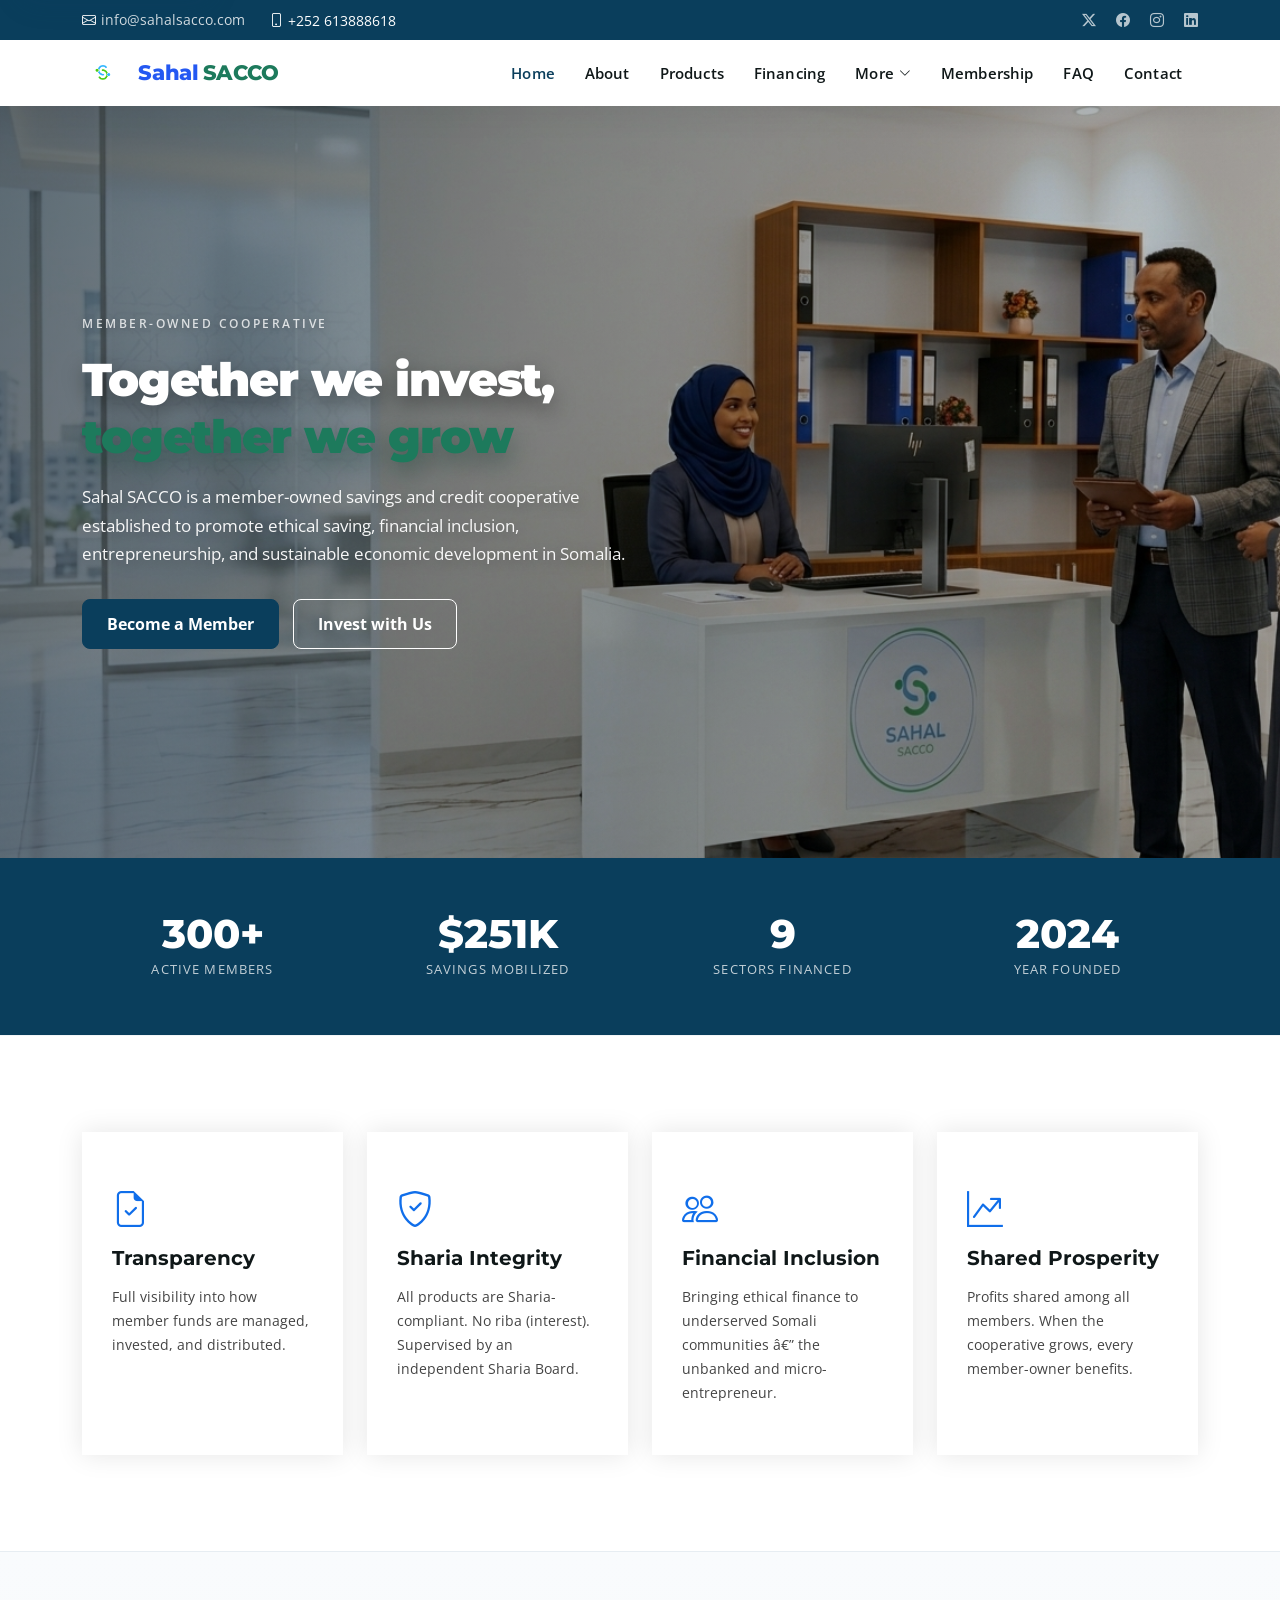
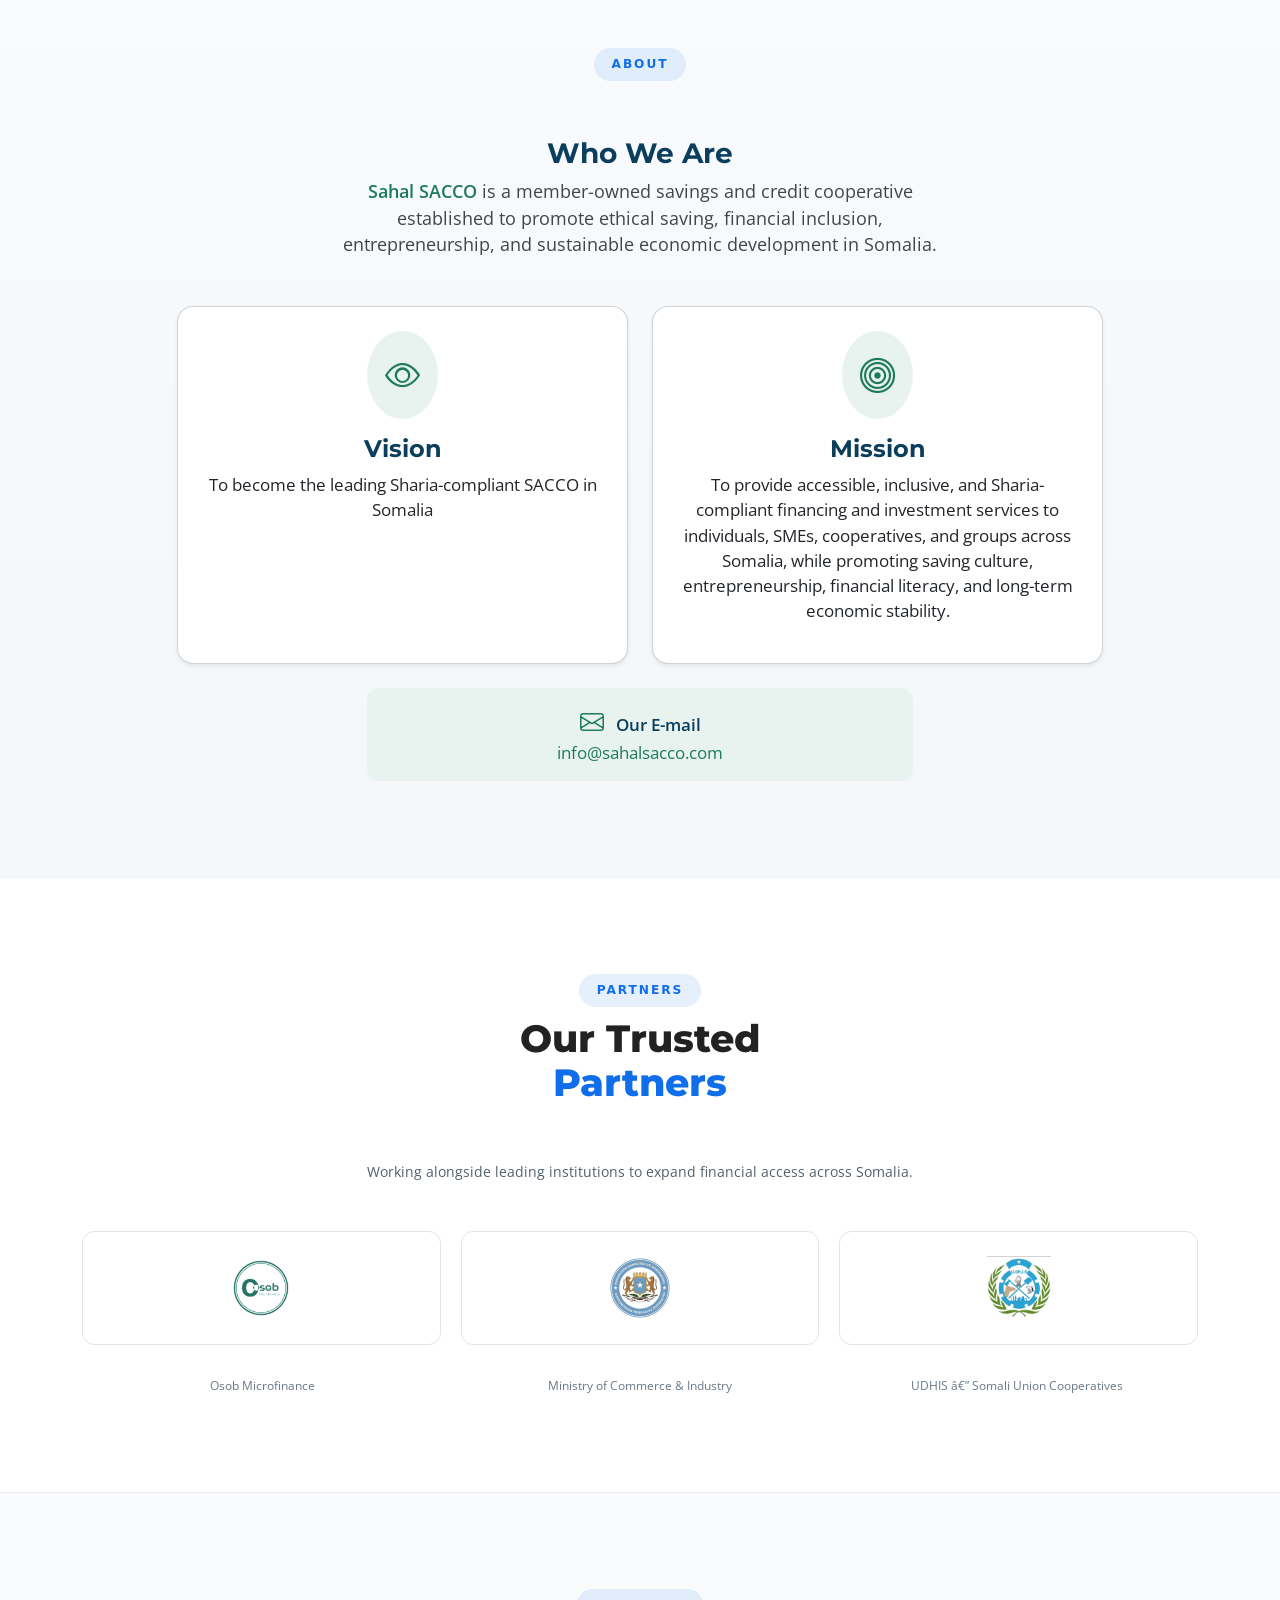
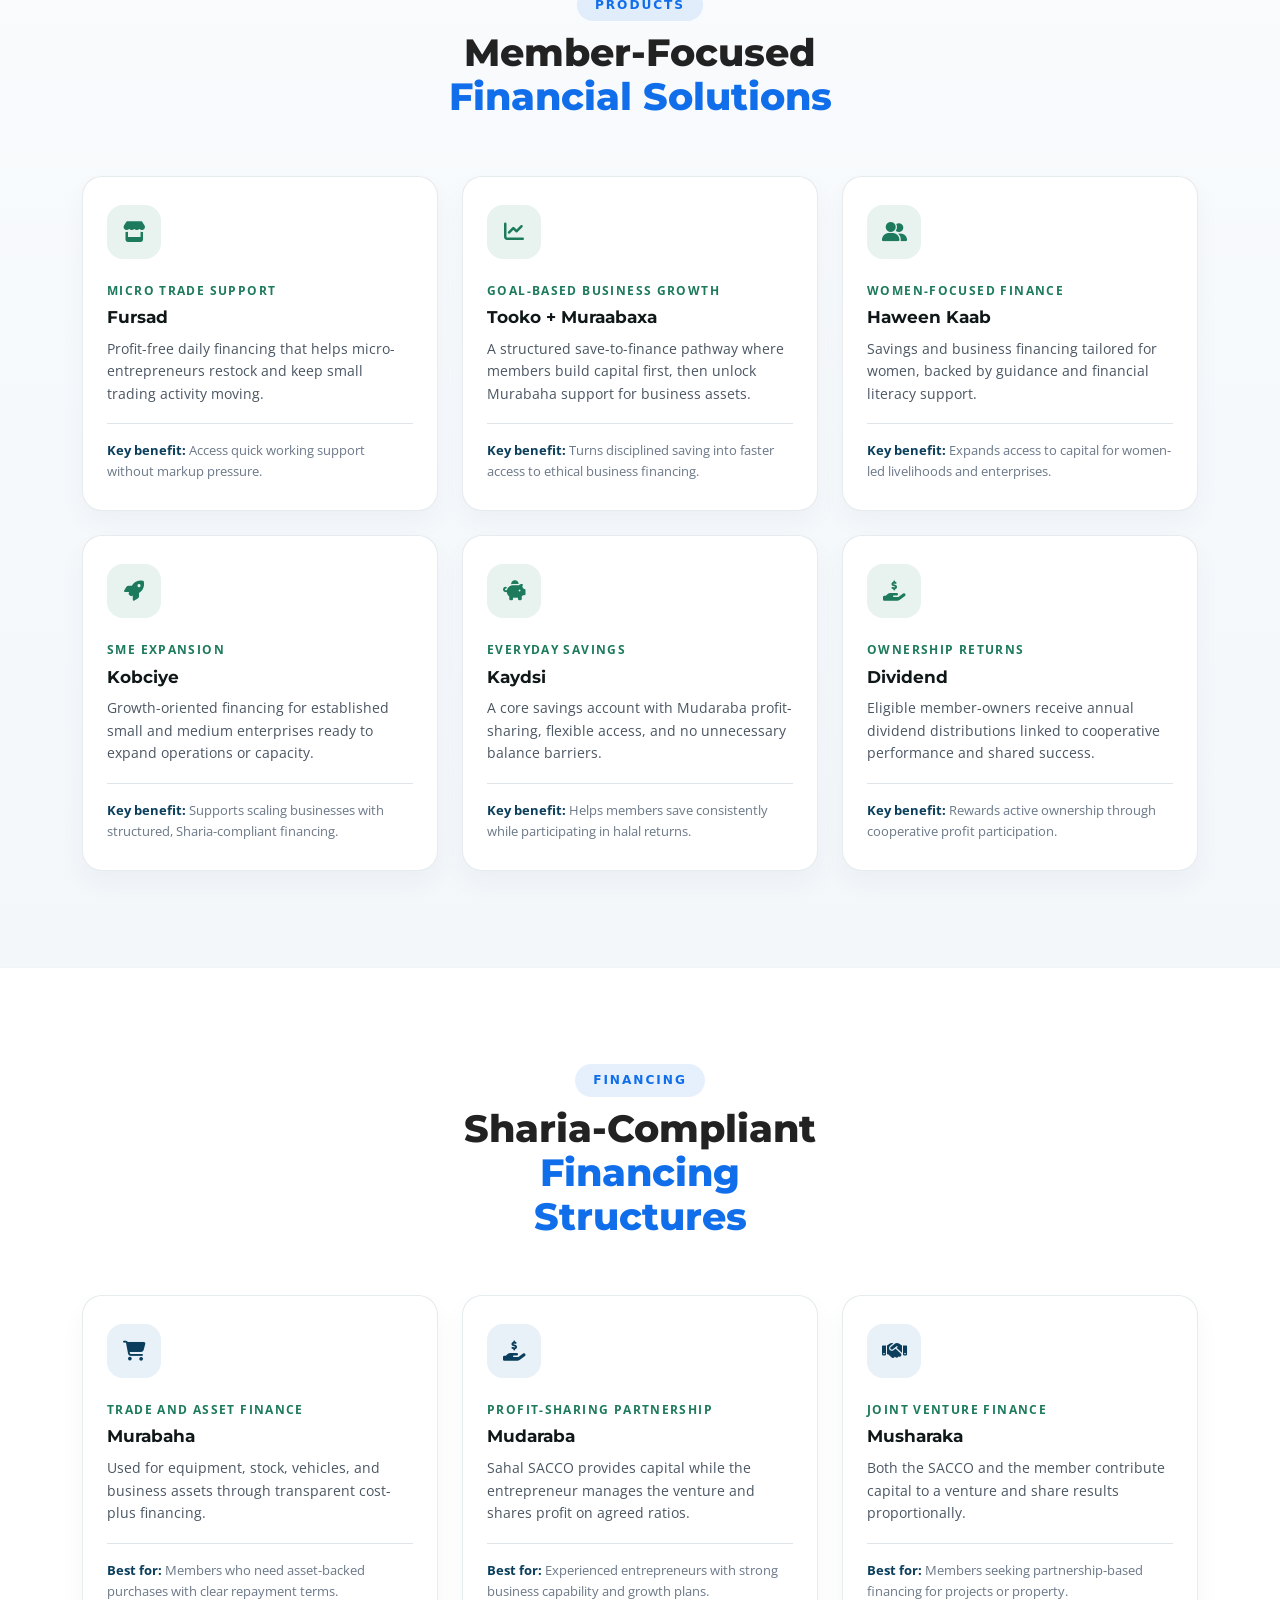
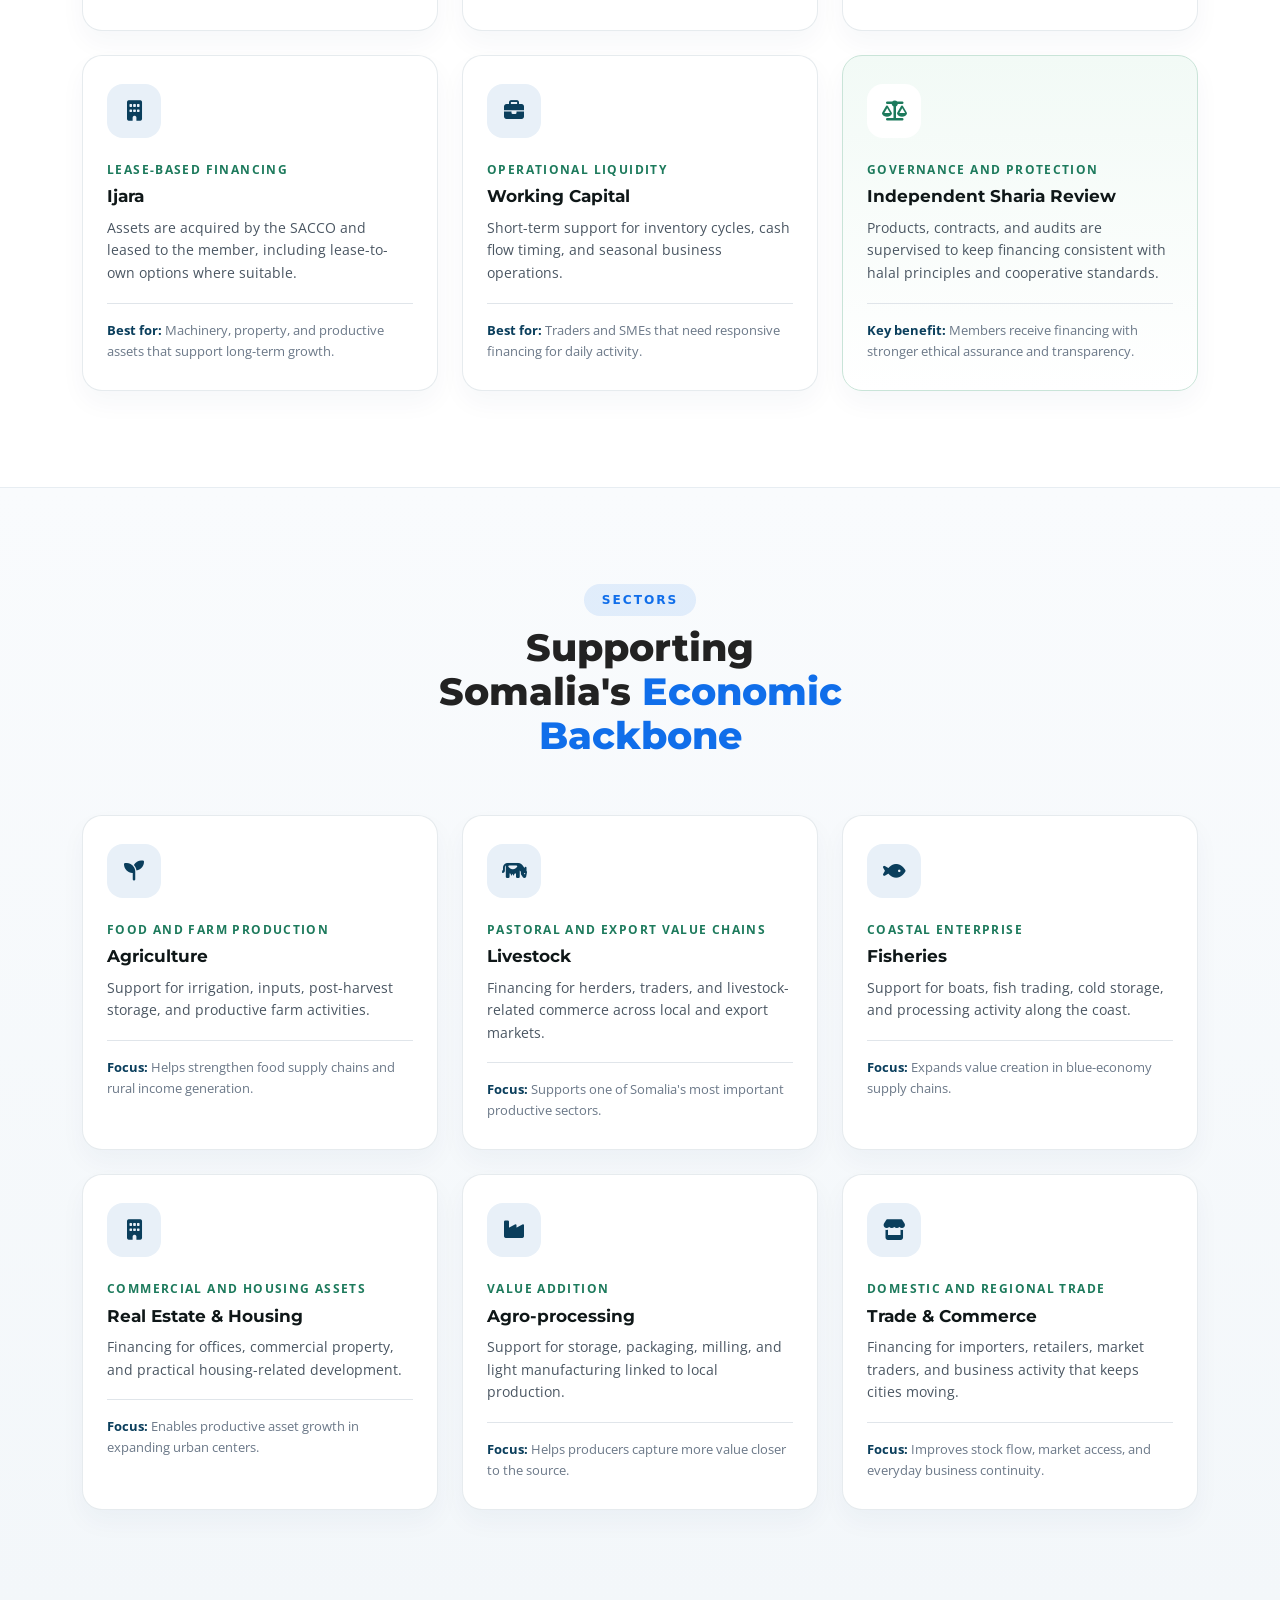
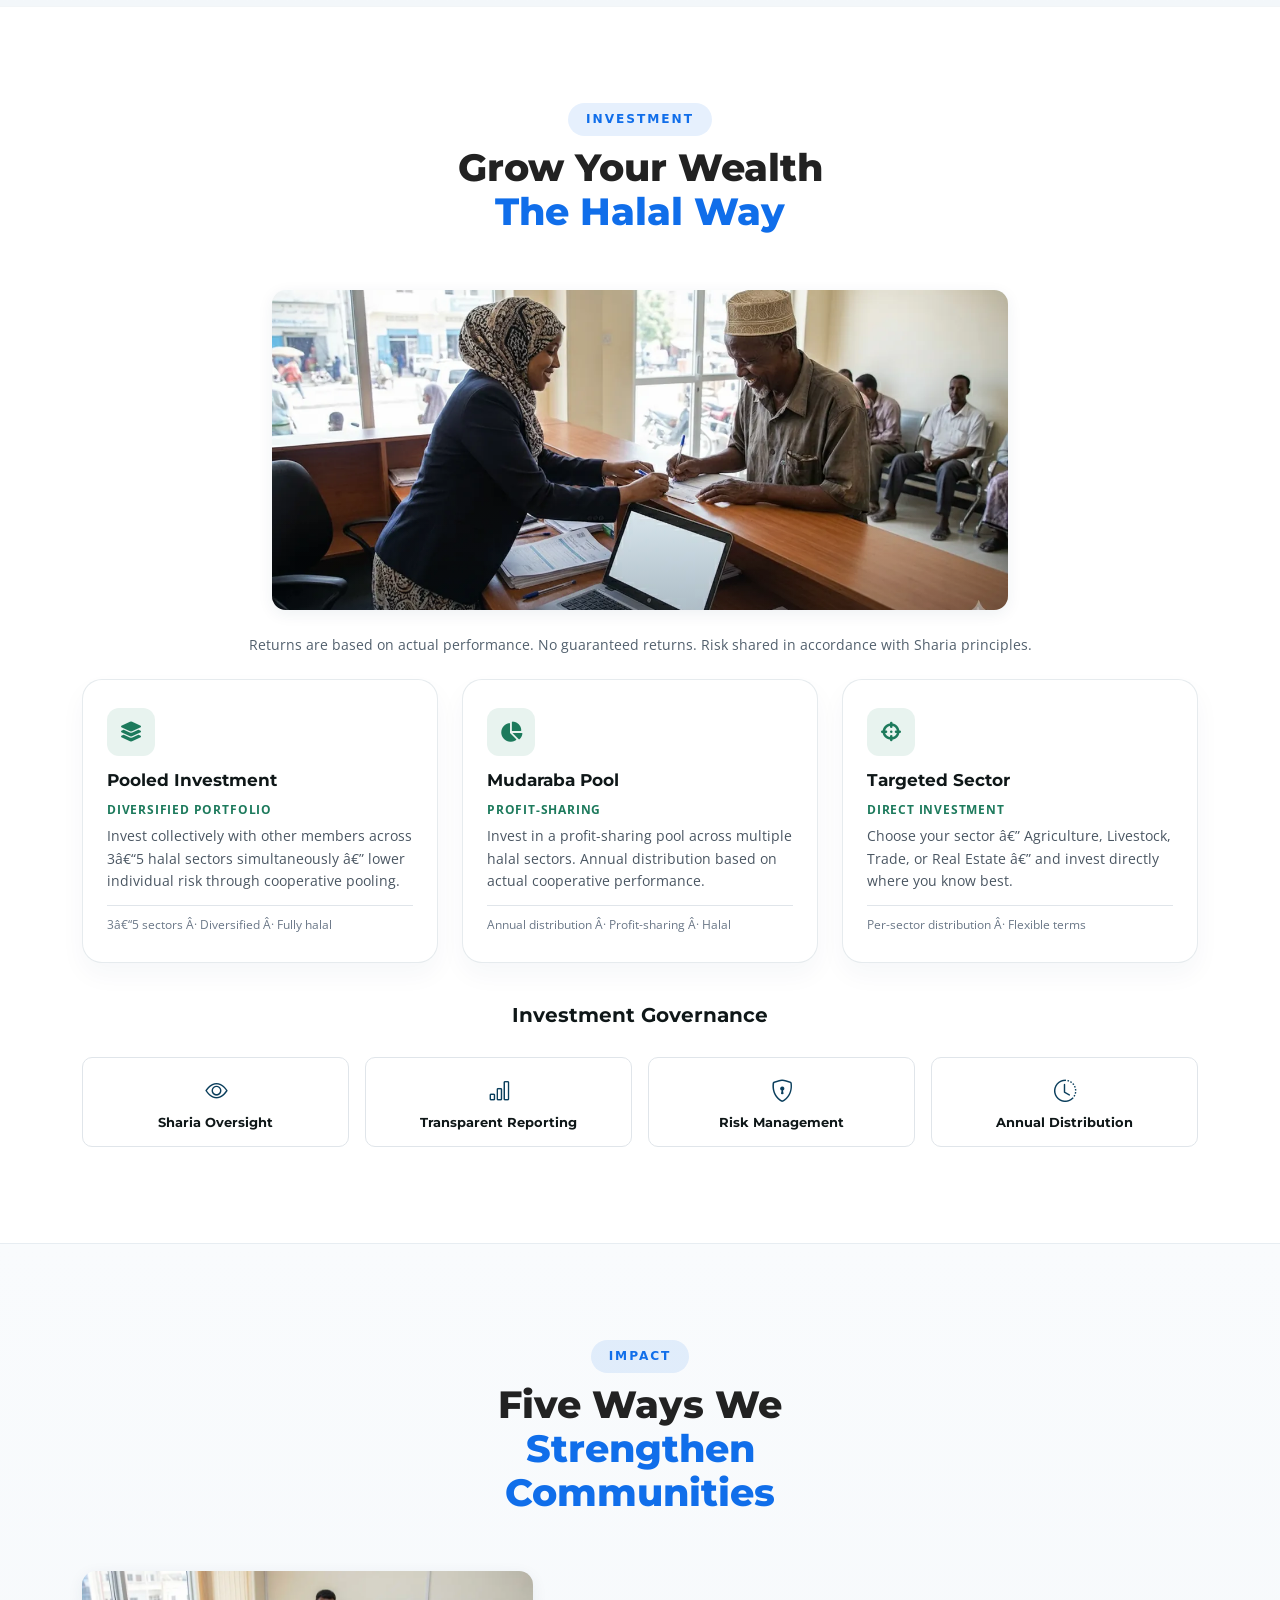
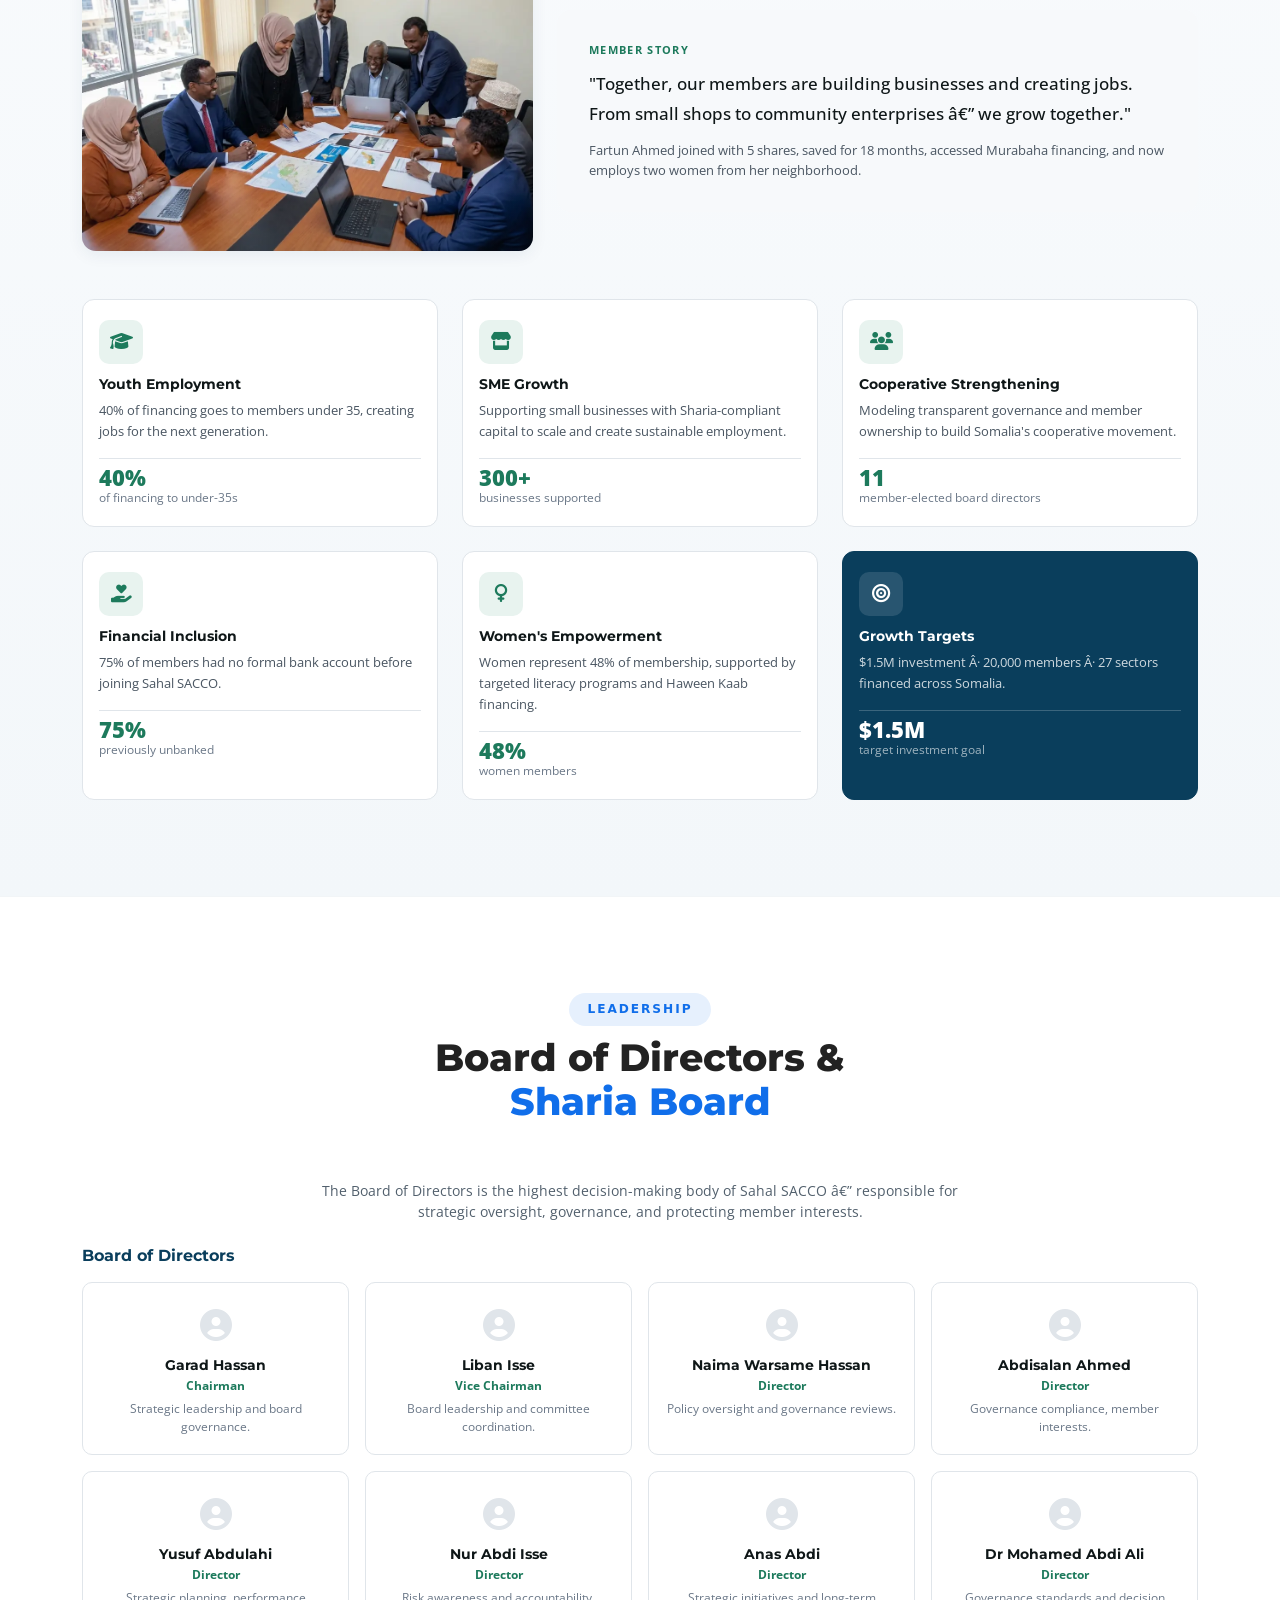
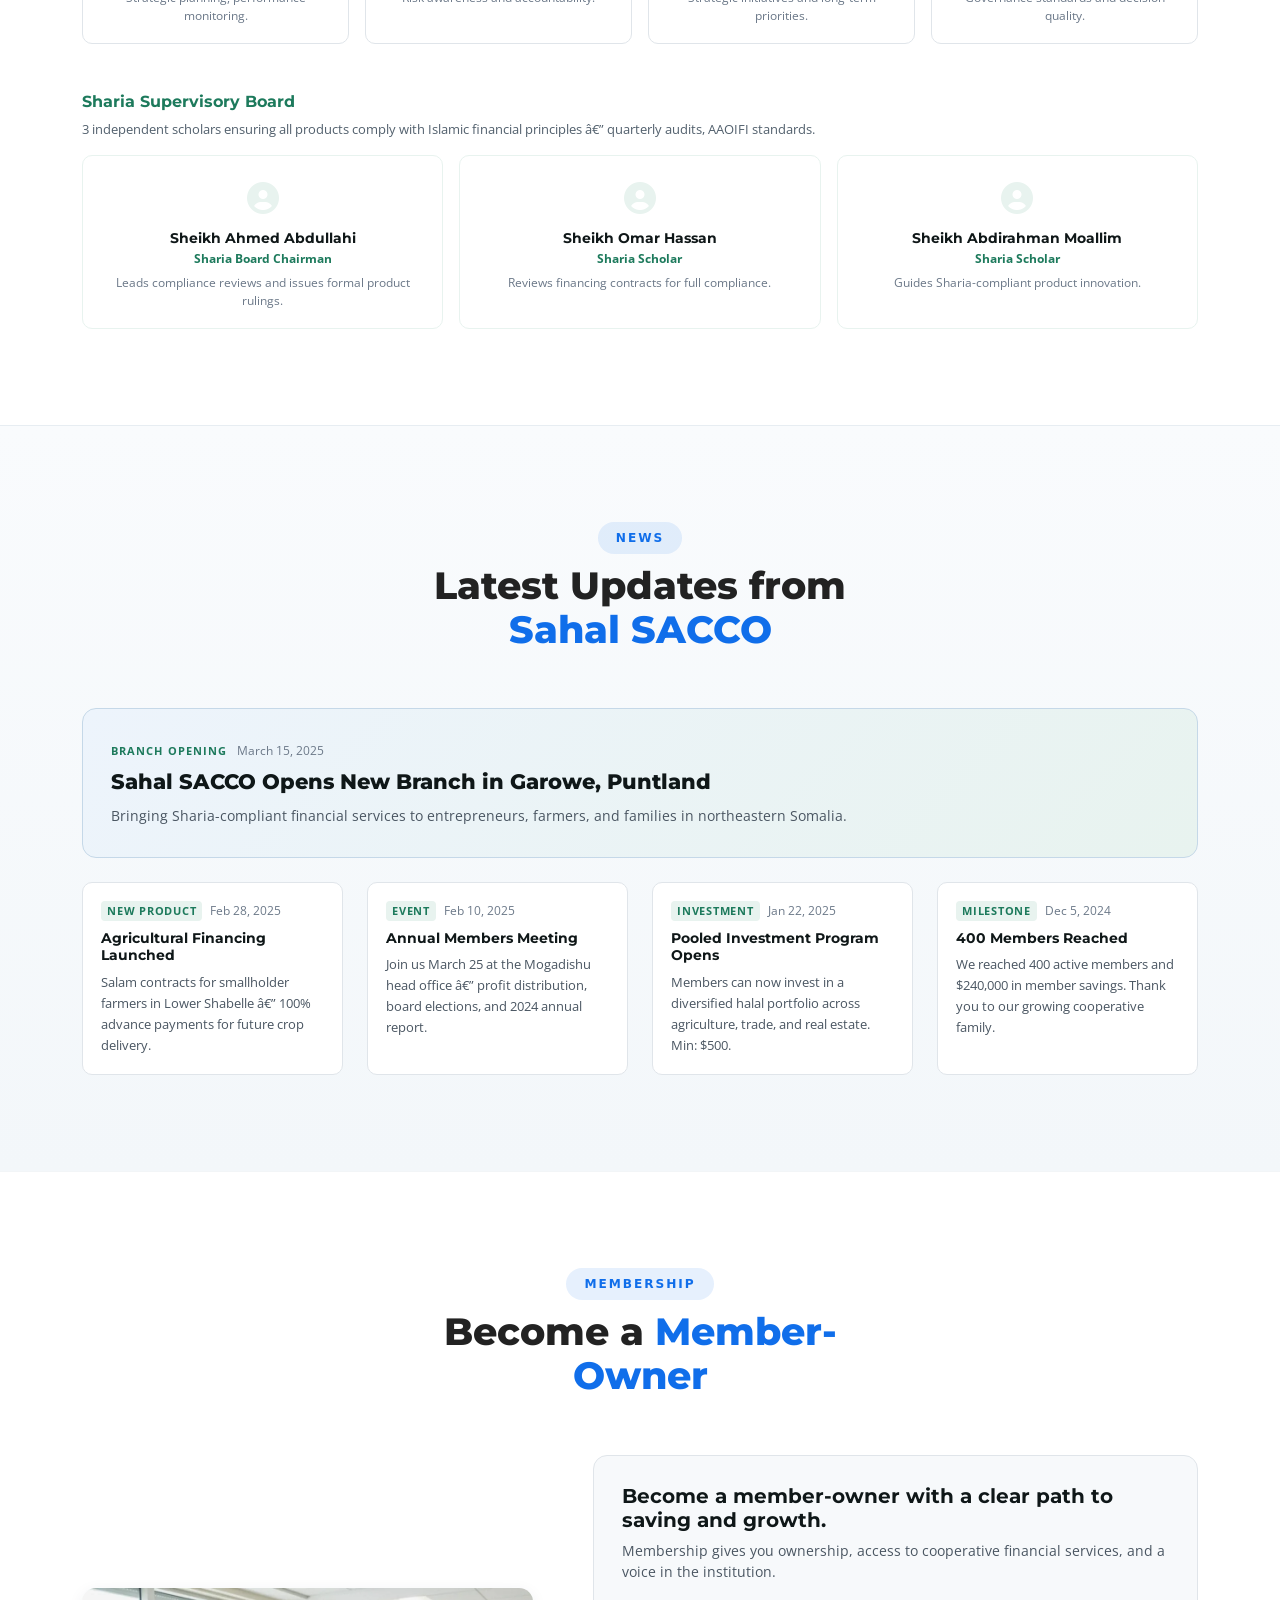
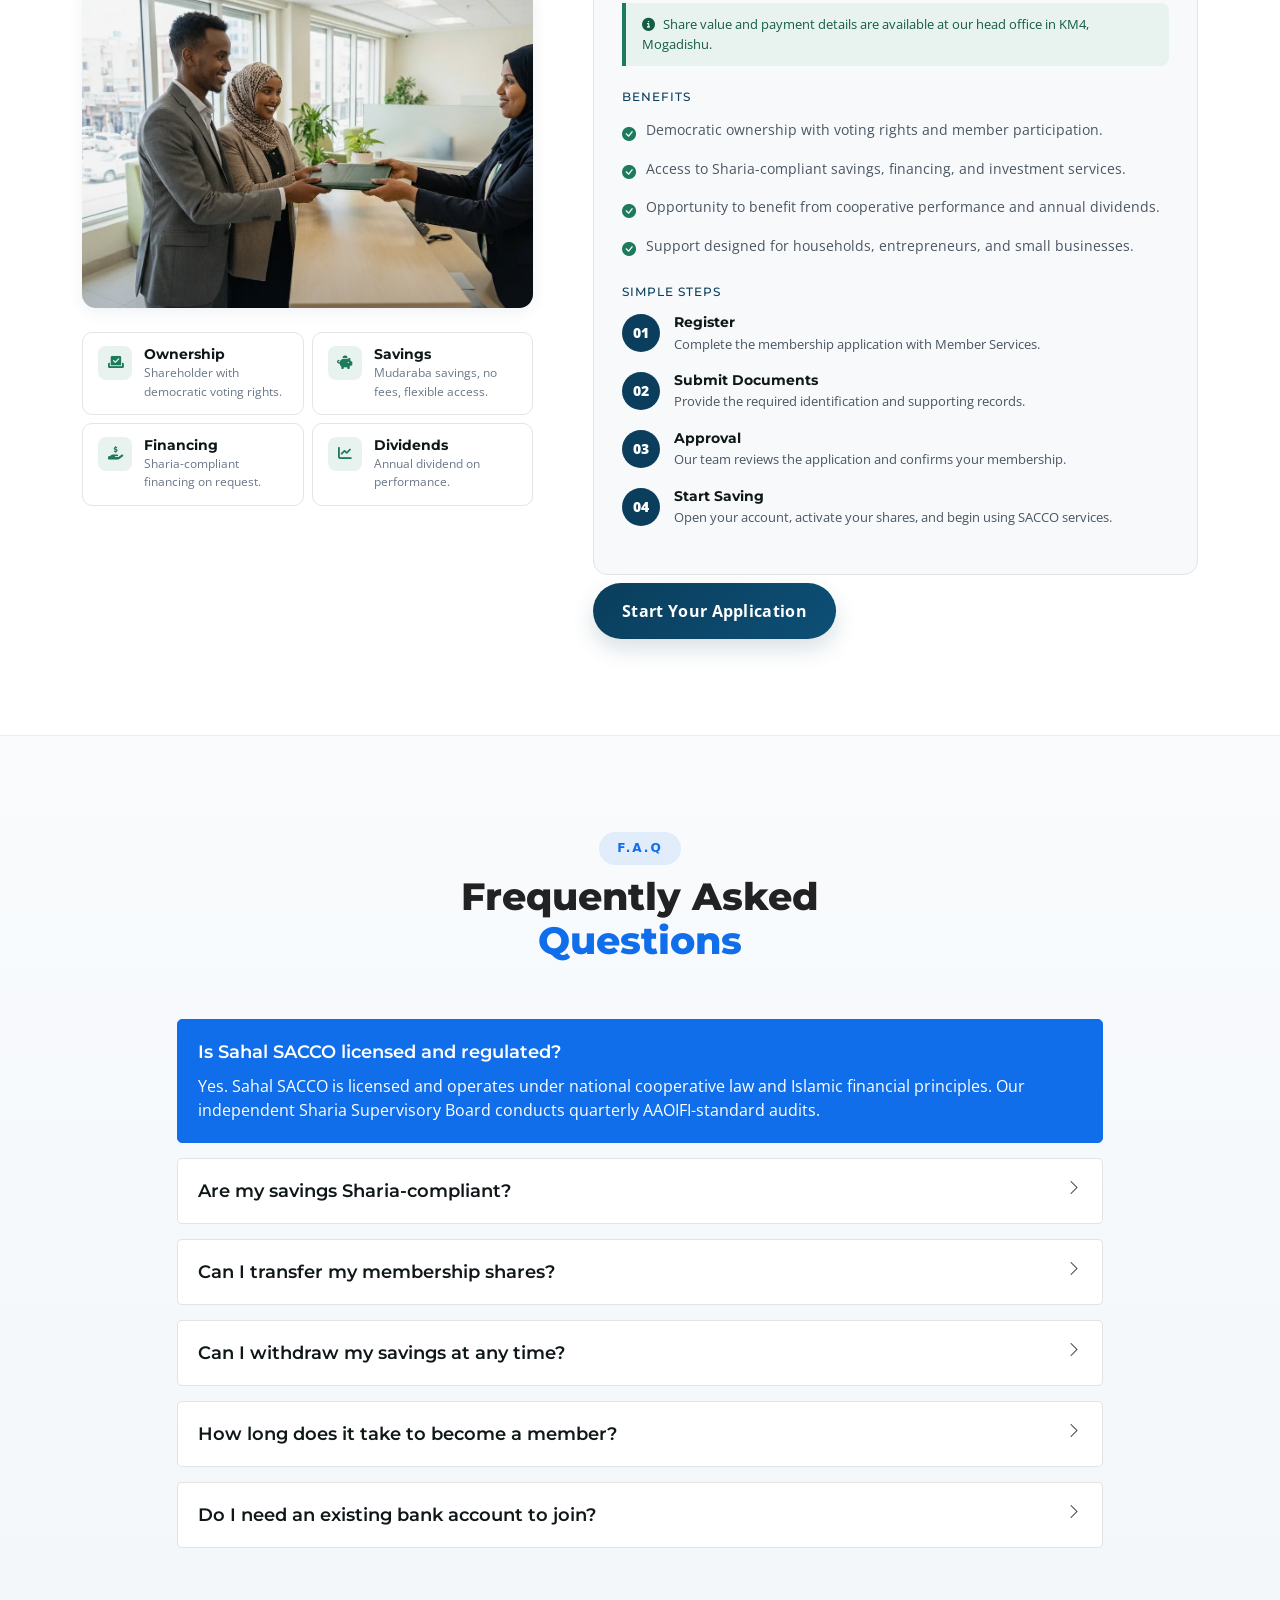
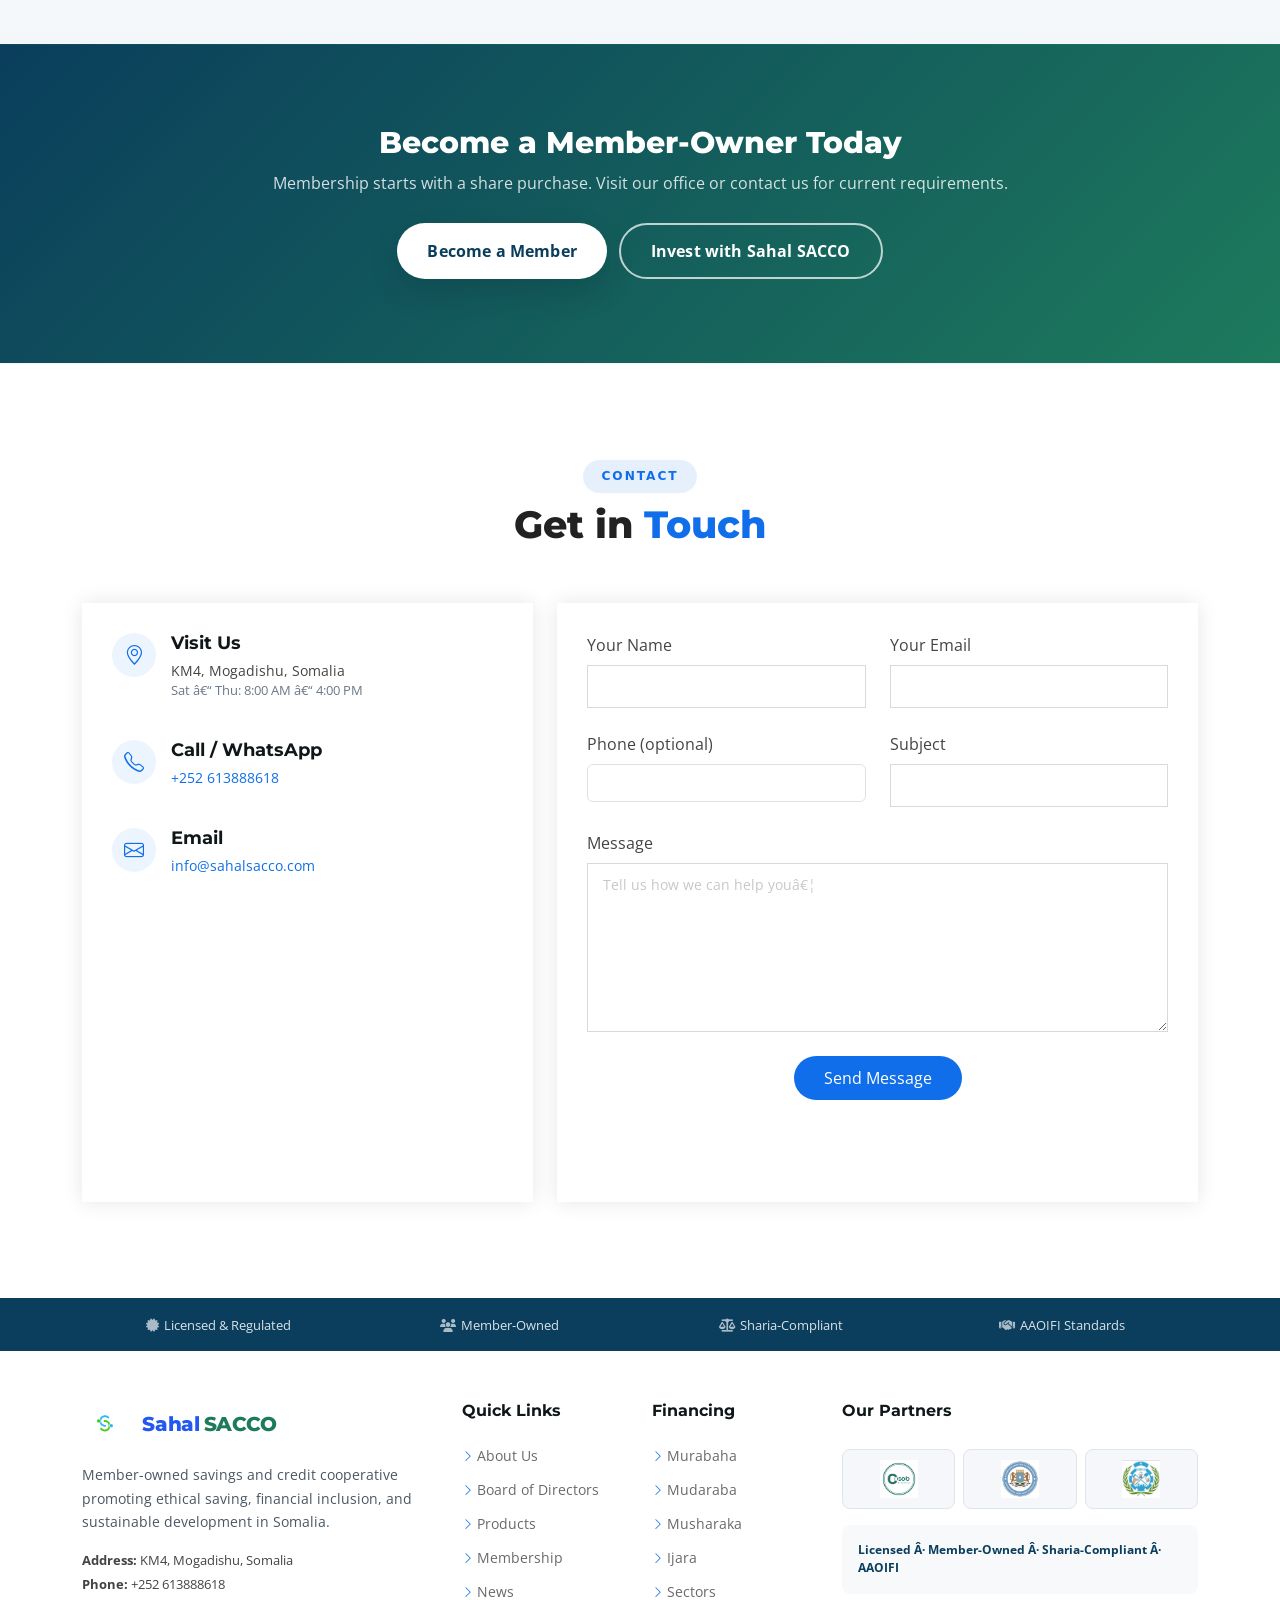
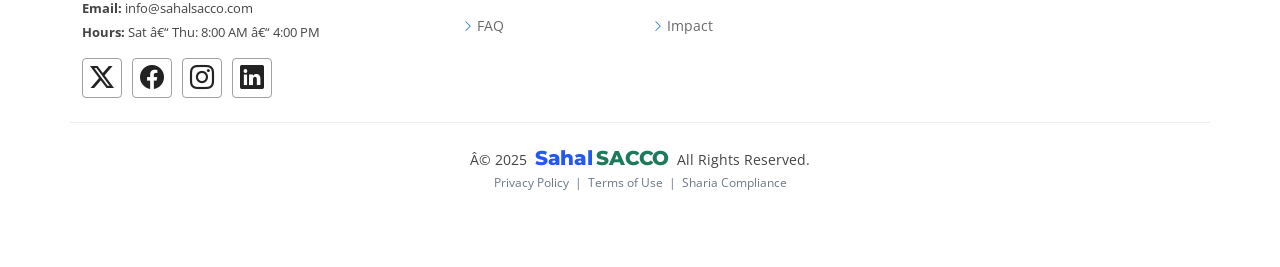
==== commit d6c3ab70: "Refine homepage hero typography and header/nav alignment" ====
--- a/index.html
+++ b/index.html
@@ -56,6 +56,32 @@
     }
 
     body { font-family: 'Open Sans', sans-serif; }
+    img { max-width: 100%; height: auto; }
+    .text-muted { color: #52606d !important; }
+    .skip-link {
+      position: absolute;
+      left: 16px;
+      top: -48px;
+      z-index: 2000;
+      background: var(--blue);
+      color: #fff;
+      padding: 10px 16px;
+      border-radius: 999px;
+      font-weight: 700;
+      box-shadow: 0 10px 24px rgba(10,62,92,.18);
+      transition: top .2s ease;
+    }
+    .skip-link:focus-visible {
+      top: 16px;
+      color: #fff;
+    }
+    a:focus-visible,
+    button:focus-visible,
+    input:focus-visible,
+    textarea:focus-visible {
+      outline: 3px solid rgba(29,122,92,.35);
+      outline-offset: 3px;
+    }
 
     /* â”€â”€ Topbar â”€â”€ */
     .topbar { background: var(--blue) !important; }
@@ -69,7 +95,7 @@
       font-family: 'Montserrat', sans-serif;
       font-weight: 800;
       color: var(--blue) !important;
-      font-size: 1.45rem;
+      font-size: 1.3rem;
       letter-spacing: -.01em;
       display: inline-flex;
       align-items: baseline;
@@ -79,11 +105,72 @@
     .sitename .brand-primary { color: #2458F2; }
     .sitename .brand-secondary { color: var(--green); }
     .logo img.brand-logo {
-      height: 48px;
+      height: 42px;
       width: auto;
       object-fit: contain;
-      margin-right: 12px;
+      margin-right: 10px;
       vertical-align: middle;
+    }
+    .header .branding {
+      background: #fff;
+      backdrop-filter: none;
+    }
+    .header .container.position-relative {
+      gap: 24px;
+    }
+    .navmenu ul {
+      gap: 2px;
+    }
+    .navmenu li:last-child a {
+      padding-right: 16px;
+    }
+    .navmenu a,
+    .navmenu a:focus {
+      position: relative;
+      color: var(--gray-900);
+      padding: 12px 14px;
+      border-radius: 0;
+      font-size: .94rem;
+      font-weight: 600;
+      letter-spacing: .01em;
+      line-height: 1.2;
+      background: transparent !important;
+    }
+    .navmenu a::after {
+      display: none !important;
+    }
+    .navmenu .dropdown ul a::after {
+      display: none;
+    }
+    .navmenu li:hover > a,
+    .navmenu a:hover,
+    .navmenu a:focus-visible,
+    .navmenu .active,
+    .navmenu .active:focus,
+    .navmenu .active-parent {
+      color: var(--blue);
+      background: transparent !important;
+    }
+    .mobile-nav-toggle {
+      appearance: none;
+      border: 0;
+      background: transparent;
+      color: var(--blue);
+      width: 42px;
+      height: 42px;
+      border-radius: 8px;
+      display: none !important;
+      align-items: center;
+      justify-content: center;
+      box-shadow: none;
+    }
+    .mobile-nav-toggle.bi::before {
+      font-size: 1.4rem;
+    }
+    @media (max-width: 1199px) {
+      .mobile-nav-toggle {
+        display: inline-flex !important;
+      }
     }
 
     /* â”€â”€ Stats bar â”€â”€ */
@@ -289,17 +376,79 @@
     .sh-note { background: var(--green-light); border-left: 4px solid var(--green); border-radius: 0 8px 8px 0; padding: 12px 16px; font-size: .82rem; color: #155c44; margin-top: 12px; }
 
     /* â”€â”€ CTA strip â”€â”€ */
-    .cta-strip { background: linear-gradient(135deg, var(--blue) 0%, var(--green) 100%); padding: 64px 0; text-align: center; }
+    .cta-strip { background: linear-gradient(135deg, var(--blue) 0%, var(--green) 100%); padding: 80px 0; text-align: center; }
     .cta-strip h2 { color: #fff; font-family: 'Montserrat',sans-serif; font-size: 1.9rem; font-weight: 800; margin-bottom: 10px; }
     .cta-strip p  { color: rgba(255,255,255,.82); font-size: 1rem; margin-bottom: 24px; }
-    .btn-w { display: inline-block; background: #fff; color: var(--blue); font-weight: 700; padding: 11px 26px; border-radius: var(--radius); text-decoration: none; margin: 4px; transition: var(--trans); }
-    .btn-w:hover { background: #eee; color: var(--blue); }
-    .btn-o { display: inline-block; background: transparent; color: #fff; border: 2px solid rgba(255,255,255,.6); font-weight: 700; padding: 11px 26px; border-radius: var(--radius); text-decoration: none; margin: 4px; transition: var(--trans); }
-    .btn-o:hover { border-color: #fff; background: rgba(255,255,255,.1); color: #fff; }
+    .btn-w,
+    .btn-o {
+      display: inline-flex;
+      align-items: center;
+      justify-content: center;
+      min-height: 56px;
+      padding: 14px 30px;
+      border-radius: 999px;
+      text-decoration: none;
+      margin: 4px;
+      font-weight: 700;
+      letter-spacing: .01em;
+      transition: transform .22s ease, box-shadow .22s ease, background-color .22s ease, border-color .22s ease, color .22s ease;
+    }
+    .btn-w {
+      background: #fff;
+      color: var(--blue);
+      box-shadow: 0 14px 30px rgba(4,23,38,.16);
+    }
+    .btn-w:hover {
+      background: #f4f8fb;
+      color: var(--blue);
+      transform: translateY(-2px);
+      box-shadow: 0 18px 34px rgba(4,23,38,.18);
+    }
+    .btn-o {
+      background: transparent;
+      color: #fff;
+      border: 2px solid rgba(255,255,255,.72);
+    }
+    .btn-o:hover {
+      border-color: #fff;
+      background: rgba(255,255,255,.14);
+      color: #fff;
+      transform: translateY(-2px);
+    }
 
     /* â”€â”€ Member story â”€â”€ */
     .story-box { background: var(--gray-50); border-radius: 14px; padding: 32px; }
     .story-box blockquote { font-size: 1.05rem; font-weight: 500; color: var(--gray-900); line-height: 1.75; border: none; margin: 0; padding: 0; }
+
+    /* â”€â”€ Shared media frames â”€â”€ */
+    .media-frame {
+      position: relative;
+      border-radius: var(--radius-lg);
+      overflow: hidden;
+      box-shadow: var(--shadow);
+    }
+    .media-frame::after {
+      content: "";
+      position: absolute;
+      inset: auto 0 0 0;
+      height: 36%;
+      background: linear-gradient(180deg, rgba(7,27,45,0) 0%, rgba(7,27,45,.22) 100%);
+      pointer-events: none;
+    }
+    .media-frame img {
+      width: 100%;
+      display: block;
+      object-fit: cover;
+    }
+    .media-frame.media-investment img {
+      height: min(40vw, 320px);
+    }
+    .media-frame.media-story img {
+      height: 280px;
+    }
+    .media-frame.media-membership img {
+      height: 320px;
+    }
 
     /* â”€â”€ Hero image â”€â”€ */
     #hero .hero-img-wrap { border-radius: 16px; overflow: hidden; box-shadow: var(--shadow-h); }
@@ -325,8 +474,8 @@
     /* â”€â”€ Spacing utility â”€â”€ */
     .section-gap { padding: 72px 0; }
     .light-bg { background: var(--gray-50); }
-    .section { padding: 72px 0; }
-    .section-title { padding-bottom: 48px; }
+    .section { padding: 96px 0; }
+    .section-title { padding-bottom: 56px; }
     .section-title p { line-height: 1.25; }
     @media(max-width:768px){
       .section { padding: 60px 0; }
@@ -354,70 +503,157 @@
       box-shadow: 0 10px 30px rgba(15, 23, 24, .05);
     }
     .header .branding {
-      min-height: 84px;
-      padding: 14px 0;
+      min-height: 66px;
+      padding: 8px 0;
     }
     .header .logo,
     .footer-brand {
       gap: 14px;
     }
     .logo img.brand-logo {
-      height: 62px;
+      height: 42px;
       width: auto;
       object-fit: contain;
       margin-right: 0;
       flex-shrink: 0;
     }
+    :root {
+      --hero-header-offset: 148px;
+    }
+    section,
+    .section {
+      scroll-margin-top: 120px;
+    }
+    .light-background {
+      background: linear-gradient(180deg, #f9fbfd 0%, #f3f7fa 100%);
+    }
     .hero {
-      min-height: 86vh;
-      padding: 90px 0 78px;
-      background:
-        linear-gradient(90deg, rgba(7, 27, 45, .70) 0%, rgba(7, 27, 45, .52) 45%, rgba(7, 27, 45, .36) 100%),
-        url("assets/img/hero-bg.jpg") center center / cover no-repeat !important;
-    }
-    .hero:before {
-      background: linear-gradient(180deg, rgba(7, 27, 45, .16) 0%, rgba(7, 27, 45, .04) 100%);
+      box-sizing: border-box;
+      min-height: calc(100svh - var(--hero-header-offset));
+      height: calc(100svh - var(--hero-header-offset));
+      display: flex;
+      align-items: center;
+      padding: 0;
+      background-image:
+        linear-gradient(100deg, rgba(6, 22, 36, .64) 0%, rgba(6, 22, 36, .44) 40%, rgba(6, 22, 36, .22) 100%),
+        url("assets/img/hero-bg.jpg") !important;
+      background-position: center center !important;
+      background-size: cover !important;
+      background-repeat: no-repeat !important;
+      background-color: transparent !important;
+      background-blend-mode: multiply !important;
+    }
+    .hero:before,
+    .hero:after,
+    #hero.hero:before,
+    #hero.hero:after {
+      content: none !important;
+      background: transparent !important;
+      display: none !important;
     }
     .hero .container {
+      box-sizing: border-box;
       position: relative;
       z-index: 2;
+      display: flex;
+      align-items: center;
+      justify-content: flex-start;
+      width: 100%;
+      min-height: 100%;
+      padding-top: 28px;
+      padding-bottom: 28px;
     }
     .hero-copy {
-      max-width: 620px;
+      width: min(66%, 760px);
+      max-width: 760px;
+      display: flex;
+      flex-direction: column;
+      gap: 0;
+      padding: 0;
+      border-radius: 0;
+      background: none !important;
+      background-color: transparent !important;
+      background-image: none !important;
+      border: 0 !important;
+      backdrop-filter: none;
+      box-shadow: none;
+      text-align: left;
     }
     .hero-kicker {
-      font-size: .76rem;
-      font-weight: 700;
+      font-size: .72rem;
+      font-weight: 600;
       text-transform: uppercase;
-      letter-spacing: .18em;
-      color: rgba(255,255,255,.72);
-      margin-bottom: 16px;
+      letter-spacing: .22em;
+      color: rgba(255,255,255,.78);
+      margin-bottom: 22px;
+      display: inline-block;
+      text-shadow: 0 2px 8px rgba(0, 0, 0, .22);
+    }
+    .hero-kicker::before {
+      content: none;
+    }
+    .hero h1 {
+      font-size: clamp(2rem, 3.6vw, 3.25rem);
+      line-height: 1.12;
+      color: #fff;
+      margin-bottom: 0;
+      max-width: 18ch;
+      font-weight: 900;
+      letter-spacing: -.025em;
+      text-shadow: 0 8px 22px rgba(0, 0, 0, .42);
+    }
+    .hero h1 span {
+      display: block;
+      margin-top: .12em;
+      color: var(--green);
+      font-weight: 900;
+      text-shadow: 0 10px 24px rgba(9, 53, 40, .42);
+    }
+    .hero p {
+      color: rgba(255,255,255,.95) !important;
+      font-size: 1.06rem !important;
+      line-height: 1.7 !important;
+      margin-bottom: 0 !important;
+      margin-top: 20px !important;
+      max-width: 560px !important;
+      text-shadow: 0 4px 14px rgba(0, 0, 0, .34);
+    }
+    .hero-actions {
+      display: flex;
+      flex-wrap: wrap;
+      gap: 14px;
+      margin-top: 30px;
+      align-items: center;
+    }
+    .hero-btn {
       display: inline-flex;
       align-items: center;
-      gap: 10px;
-    }
-    .hero-kicker::before {
-      content: "";
-      width: 42px;
-      height: 1px;
-      background: rgba(255,255,255,.45);
-    }
-    .hero h1 {
-      font-size: clamp(2.5rem, 4.6vw, 4.35rem);
-      line-height: 1.08;
+      justify-content: center;
+      min-height: 50px;
+      padding: 12px 24px;
+      border-radius: 8px;
+      background: var(--blue);
       color: #fff;
-      margin-bottom: 18px;
-      max-width: 12ch;
-    }
-    .hero h1 span {
-      color: #9ad7c2;
-    }
-    .hero p {
-      color: rgba(255,255,255,.86) !important;
-      font-size: 1.05rem !important;
-      line-height: 1.8 !important;
-      margin-bottom: 28px !important;
-      max-width: 56ch !important;
+      border: 1px solid var(--blue);
+      text-decoration: none;
+      font-weight: 700;
+      font-size: 1rem;
+      transition: background .2s ease, color .2s ease, border-color .2s ease;
+    }
+    .hero-btn:hover {
+      background: var(--blue-mid);
+      border-color: var(--blue-mid);
+      color: #fff;
+    }
+    .hero-btn-outline {
+      background: transparent;
+      color: #fff;
+      border-color: #fff;
+    }
+    .hero-btn-outline:hover {
+      background: rgba(255,255,255,.12);
+      color: #fff;
+      border-color: #fff;
     }
     .hero-highlights {
       display: flex;
@@ -467,35 +703,42 @@
       display: block;
     }
     .btn-get-started {
+      display: inline-flex !important;
+      align-items: center;
+      justify-content: center;
+      min-height: 56px;
       background: linear-gradient(135deg, var(--blue) 0%, var(--blue-mid) 100%) !important;
       color: #fff !important;
       border: 1px solid transparent !important;
       border-radius: 999px !important;
-      padding: 13px 28px !important;
+      padding: 14px 28px !important;
       font-weight: 700 !important;
+      font-size: 1rem !important;
       letter-spacing: .02em !important;
-      box-shadow: 0 14px 28px rgba(10,62,92,.18) !important;
+      box-shadow: 0 10px 22px rgba(10,62,92,.16) !important;
+      transition: transform .22s ease, box-shadow .22s ease, background .22s ease, border-color .22s ease !important;
     }
     .btn-get-started:hover {
       background: linear-gradient(135deg, var(--blue-mid) 0%, #0b5d8f 100%) !important;
-      transform: translateY(-1px);
+      transform: translateY(-2px);
+      box-shadow: 0 16px 30px rgba(10,62,92,.22) !important;
     }
     .btn-get-started.outline {
-      background: rgba(255,255,255,.08) !important;
-      border: 1px solid rgba(255,255,255,.42) !important;
+      background: rgba(255,255,255,.1) !important;
+      border: 1px solid rgba(255,255,255,.58) !important;
       color: #fff !important;
       box-shadow: none !important;
     }
     .btn-get-started.outline:hover {
-      background: rgba(255,255,255,.16) !important;
-      border-color: rgba(255,255,255,.64) !important;
+      background: rgba(255,255,255,.2) !important;
+      border-color: rgba(255,255,255,.8) !important;
       color: #fff !important;
     }
     .section {
-      padding: 84px 0;
+      padding: 96px 0;
     }
     .section-title {
-      padding-bottom: 50px;
+      padding-bottom: 56px;
     }
     .section-title h2 {
       padding: 9px 18px;
@@ -505,6 +748,9 @@
     .section-title p {
       font-size: clamp(2rem, 3vw, 2.8rem);
       font-weight: 800;
+      line-height: 1.15;
+      max-width: 16ch;
+      margin-inline: auto;
     }
     .eyebrow {
       font-size: .74rem;
@@ -707,13 +953,93 @@
     .footer-links ul li {
       padding: 8px 0;
     }
+    .section + .section,
+    .stats-bar + .section,
+    .section + .cta-strip,
+    .cta-strip + .section {
+      border-top: 1px solid rgba(10,62,92,.05);
+    }
+    @media(max-width:992px){
+      :root {
+        --hero-header-offset: 138px;
+      }
+      section,
+      .section {
+        scroll-margin-top: 112px;
+      }
+      .hero .container {
+        padding-top: 24px;
+        padding-bottom: 22px;
+      }
+      .hero-copy {
+        width: min(78%, 700px);
+      }
+      .hero h1 {
+        font-size: clamp(1.9rem, 4.5vw, 2.75rem);
+        max-width: 18ch;
+      }
+      .hero p {
+        max-width: 560px !important;
+      }
+    }
     @media(max-width:768px){
+      :root {
+        --hero-header-offset: 96px;
+      }
+      section,
+      .section {
+        scroll-margin-top: 104px;
+      }
+      .navmenu ul {
+        gap: 8px;
+      }
       .logo img.brand-logo { height: 52px; }
       .hero {
-        min-height: auto;
-        padding: 74px 0 58px;
-      }
-      .hero h1 { max-width: none; }
+        min-height: calc(100svh - var(--hero-header-offset));
+        height: calc(100svh - var(--hero-header-offset));
+        padding: 0;
+      }
+      .hero .container {
+        min-height: 100%;
+        padding-top: 18px;
+        padding-bottom: 18px;
+      }
+      .hero-copy {
+        width: 100%;
+        max-width: 100%;
+        gap: 0;
+        padding: 0;
+      }
+      .hero h1 {
+        max-width: none;
+        font-size: clamp(1.7rem, 6.3vw, 2.25rem);
+        line-height: 1.18;
+      }
+      .hero p {
+        font-size: .96rem !important;
+        line-height: 1.66 !important;
+        margin-top: 16px !important;
+        max-width: 540px !important;
+      }
+      .hero-actions {
+        gap: 10px;
+        margin-top: 22px;
+      }
+      .hero-actions .hero-btn {
+        width: 100%;
+        text-align: center;
+      }
+      .media-frame.media-investment img,
+      .media-frame.media-story img,
+      .media-frame.media-membership img {
+        height: 240px;
+      }
+      .section {
+        padding: 76px 0;
+      }
+      .section-title {
+        padding-bottom: 42px;
+      }
       .hero-highlights { gap: 10px; }
       #hero .hero-img-wrap { margin-inline: auto; }
       #hero .hero-img-wrap img { height: min(400px, 76vw); }
@@ -721,10 +1047,54 @@
       .mini-stat-grid,
       .values-grid { grid-template-columns: 1fr; }
     }
+    @media(max-width:576px){
+      :root {
+        --hero-header-offset: 88px;
+      }
+      section,
+      .section {
+        scroll-margin-top: 96px;
+      }
+      .navmenu a,
+      .navmenu a:focus {
+        font-size: .92rem;
+      }
+      .hero .container {
+        padding-top: 14px;
+        padding-bottom: 14px;
+      }
+      .hero-kicker {
+        letter-spacing: .14em;
+        font-size: .68rem;
+        margin-bottom: 14px;
+      }
+      .hero h1 {
+        font-size: clamp(1.5rem, 7.2vw, 1.95rem);
+        line-height: 1.2;
+      }
+      .hero p {
+        font-size: .9rem !important;
+        line-height: 1.6 !important;
+        margin-top: 14px !important;
+      }
+      .hero-actions {
+        gap: 8px;
+        margin-top: 18px;
+      }
+      .hero-actions .hero-btn {
+        padding: 11px 16px;
+        font-size: .94rem;
+      }
+      .btn-w,
+      .btn-o {
+        width: 100%;
+      }
+    }
   </style>
 </head>
 
 <body class="index-page">
+  <a class="skip-link" href="#main-content">Skip to main content</a>
 
   <!-- â•â•â•â•â•â•â•â•â•â•â•â•â•â•â•â• HEADER â•â•â•â•â•â•â•â•â•â•â•â•â•â•â•â• -->
   <header id="header" class="header sticky-top">
@@ -741,10 +1111,10 @@
           </i>
         </div>
         <div class="social-links d-none d-md-flex align-items-center">
-          <a href="#" class="twitter"><i class="bi bi-twitter-x"></i></a>
-          <a href="#" class="facebook"><i class="bi bi-facebook"></i></a>
-          <a href="#" class="instagram"><i class="bi bi-instagram"></i></a>
-          <a href="#" class="linkedin"><i class="bi bi-linkedin"></i></a>
+          <a href="#" class="twitter" aria-label="X"><i class="bi bi-twitter-x" aria-hidden="true"></i></a>
+          <a href="#" class="facebook" aria-label="Facebook"><i class="bi bi-facebook" aria-hidden="true"></i></a>
+          <a href="#" class="instagram" aria-label="Instagram"><i class="bi bi-instagram" aria-hidden="true"></i></a>
+          <a href="#" class="linkedin" aria-label="LinkedIn"><i class="bi bi-linkedin" aria-hidden="true"></i></a>
         </div>
       </div>
     </div>
@@ -759,14 +1129,14 @@
           <span class="sitename"><span class="brand-primary">Sahal</span> <span class="brand-secondary">SACCO</span></span>
         </a>
 
-        <nav id="navmenu" class="navmenu">
-          <ul>
-            <li><a href="#hero" class="active">Home</a></li>
+        <nav id="navmenu" class="navmenu" aria-label="Primary">
+          <ul id="navmenu-list">
+            <li><a href="#hero" class="active" aria-current="page">Home</a></li>
             <li><a href="#about">About</a></li>
             <li><a href="#products">Products</a></li>
             <li><a href="#financing">Financing</a></li>
             <li class="dropdown">
-              <a href="#"><span>More</span><i class="bi bi-chevron-down toggle-dropdown"></i></a>
+              <a href="#" aria-haspopup="true" aria-expanded="false"><span>More</span><i class="bi bi-chevron-down toggle-dropdown" aria-hidden="true"></i></a>
               <ul>
                 <li><a href="#sectors">Sectors</a></li>
                 <li><a href="#investment">Investment</a></li>
@@ -779,36 +1149,26 @@
             <li><a href="#faq">FAQ</a></li>
             <li><a href="#contact">Contact</a></li>
           </ul>
-          <i class="mobile-nav-toggle d-xl-none bi bi-list"></i>
+          <button type="button" class="mobile-nav-toggle d-xl-none bi bi-list" aria-controls="navmenu-list" aria-expanded="false" aria-label="Open navigation menu"></button>
         </nav>
       </div>
     </div>
   </header><!-- /Header -->
 
-  <main class="main">
+  <main id="main-content" class="main">
 
     <!-- â•â•â•â•â•â•â•â•â•â•â•â•â•â•â•â• HERO â•â•â•â•â•â•â•â•â•â•â•â•â•â•â•â• -->
-        <section id="hero" class="hero section light-background">
-      <div class="container">
-        <div class="row gy-4 align-items-center">
-          <div class="col-lg-6 order-2 order-lg-1 d-flex flex-column justify-content-center" data-aos="zoom-out">
-            <div class="hero-copy">
-              <span class="hero-kicker">Member-Owned Cooperative | Est. 2024</span>
-              <h1>Together we invest, <span>together we grow</span></h1>
-              <p>
-                Sahal SACCO is a member-owned savings and credit cooperative delivering ethical savings, financing, and investment solutions for families, traders, and entrepreneurs across Somalia.
-              </p>
-              <!-- Hero highlights removed as per request -->
-            </div>
-            <div class="d-flex flex-column flex-md-row gap-3 mt-3 justify-content-center align-items-center">
-              <a href="#membership" class="btn-get-started">Become a Member</a>
-              <a href="#investment" class="btn-get-started outline">Invest with Us</a>
-            </div>
-          </div>
-          <div class="col-lg-6 order-1 order-lg-2" data-aos="zoom-out" data-aos-delay="200">
-            <div class="hero-img-wrap">
-              <img src="assets/img/hero-home.webp" alt="SACCO staff assisting customers in a modern office reception" class="img-fluid" loading="eager" fetchpriority="high">
-            </div>
+    <section id="hero" class="hero section">
+      <div class="container" data-aos="zoom-out">
+        <div class="hero-copy">
+          <span class="hero-kicker">MEMBER-OWNED COOPERATIVE</span>
+          <h1>Together we invest,<span>together we grow</span></h1>
+          <p>
+            Sahal SACCO is a member-owned savings and credit cooperative established to promote ethical saving, financial inclusion, entrepreneurship, and sustainable economic development in Somalia.
+          </p>
+          <div class="hero-actions">
+            <a href="#membership" class="hero-btn">Become a Member</a>
+            <a href="#investment" class="hero-btn hero-btn-outline">Invest with Us</a>
           </div>
         </div>
       </div>
@@ -1152,7 +1512,9 @@
       <div class="container">
         <div class="row mb-4" data-aos="fade-up">
           <div class="col-lg-8 mx-auto">
-            <img src="assets/img/hero-investment.webp" alt="Investment" style="width:100%;max-height:280px;object-fit:cover;border-radius:var(--radius-lg);">
+            <div class="media-frame media-investment">
+              <img src="assets/img/hero-investment.webp" alt="Members reviewing halal investment opportunities with Sahal SACCO" loading="lazy" decoding="async">
+            </div>
           </div>
         </div>
         <p class="text-center text-muted mb-4" style="font-size:.88rem;">Returns are based on actual performance. No guaranteed returns. Risk shared in accordance with Sharia principles.</p>
@@ -1203,8 +1565,8 @@
         <!-- Member story -->
         <div class="row g-4 mb-5 align-items-center" data-aos="fade-up">
           <div class="col-md-5">
-            <div style="border-radius:var(--radius-lg);overflow:hidden;box-shadow:var(--shadow);">
-              <img src="assets/img/member-story.webp" alt="Sahal SACCO member story" style="width:100%;height:260px;object-fit:cover;display:block;">
+            <div class="media-frame media-story">
+              <img src="assets/img/member-story.webp" alt="Sahal SACCO member entrepreneur in her workplace" loading="lazy" decoding="async">
             </div>
           </div>
           <div class="col-md-7">
@@ -1331,8 +1693,8 @@
         <div class="row g-4 align-items-center">
 
           <div class="col-lg-5" data-aos="fade-up" data-aos-delay="100">
-            <div style="border-radius:var(--radius-lg);overflow:hidden;box-shadow:var(--shadow);">
-              <img src="assets/img/hero-membership.webp" alt="Membership" style="width:100%;height:300px;object-fit:cover;display:block;">
+            <div class="media-frame media-membership">
+              <img src="assets/img/hero-membership.webp" alt="Sahal SACCO members meeting at the cooperative" loading="lazy" decoding="async">
             </div>
             <div class="row g-2 mt-3">
               <div class="col-6"><div class="t-item"><div class="ico"><i class="fas fa-vote-yea"></i></div><div><h5>Ownership</h5><p>Shareholder with democratic voting rights.</p></div></div></div>
@@ -1423,14 +1785,14 @@
     </section><!-- /FAQ -->
 
     <!-- â•â•â•â•â•â•â•â•â•â•â•â•â•â•â•â• CTA â•â•â•â•â•â•â•â•â•â•â•â•â•â•â•â• -->
-    <div class="cta-strip">
+    <section class="cta-strip" aria-labelledby="cta-heading">
       <div class="container">
-        <h2>Become a Member-Owner Today</h2>
+        <h2 id="cta-heading">Become a Member-Owner Today</h2>
         <p>Membership starts with a share purchase. Visit our office or contact us for current requirements.</p>
         <a href="#membership" class="btn-w">Become a Member</a>
         <a href="#investment"  class="btn-o">Invest with Sahal SACCO</a>
       </div>
-    </div>
+    </section>
 
     <!-- â•â•â•â•â•â•â•â•â•â•â•â•â•â•â•â• CONTACT â•â•â•â•â•â•â•â•â•â•â•â•â•â•â•â• -->
     <section id="contact" class="contact section">
@@ -1468,6 +1830,7 @@
               <iframe src="https://maps.google.com/maps?q=Mogadishu+Somalia&t=&z=12&ie=UTF8&output=embed"
                 frameborder="0"
                 style="border:0;width:100%;height:240px;border-radius:var(--radius);margin-top:10px;"
+                title="Map showing Sahal SACCO office location in Mogadishu"
                 allowfullscreen loading="lazy"></iframe>
             </div>
           </div>
@@ -1543,10 +1906,10 @@
             <p style="margin:4px 0;"><strong>Hours:</strong> Sat â€“ Thu: 8:00 AM â€“ 4:00 PM</p>
           </div>
           <div class="social-links d-flex mt-3">
-            <a href="#"><i class="bi bi-twitter-x"></i></a>
-            <a href="#"><i class="bi bi-facebook"></i></a>
-            <a href="#"><i class="bi bi-instagram"></i></a>
-            <a href="#"><i class="bi bi-linkedin"></i></a>
+            <a href="#" aria-label="X"><i class="bi bi-twitter-x" aria-hidden="true"></i></a>
+            <a href="#" aria-label="Facebook"><i class="bi bi-facebook" aria-hidden="true"></i></a>
+            <a href="#" aria-label="Instagram"><i class="bi bi-instagram" aria-hidden="true"></i></a>
+            <a href="#" aria-label="LinkedIn"><i class="bi bi-linkedin" aria-hidden="true"></i></a>
           </div>
         </div>
 
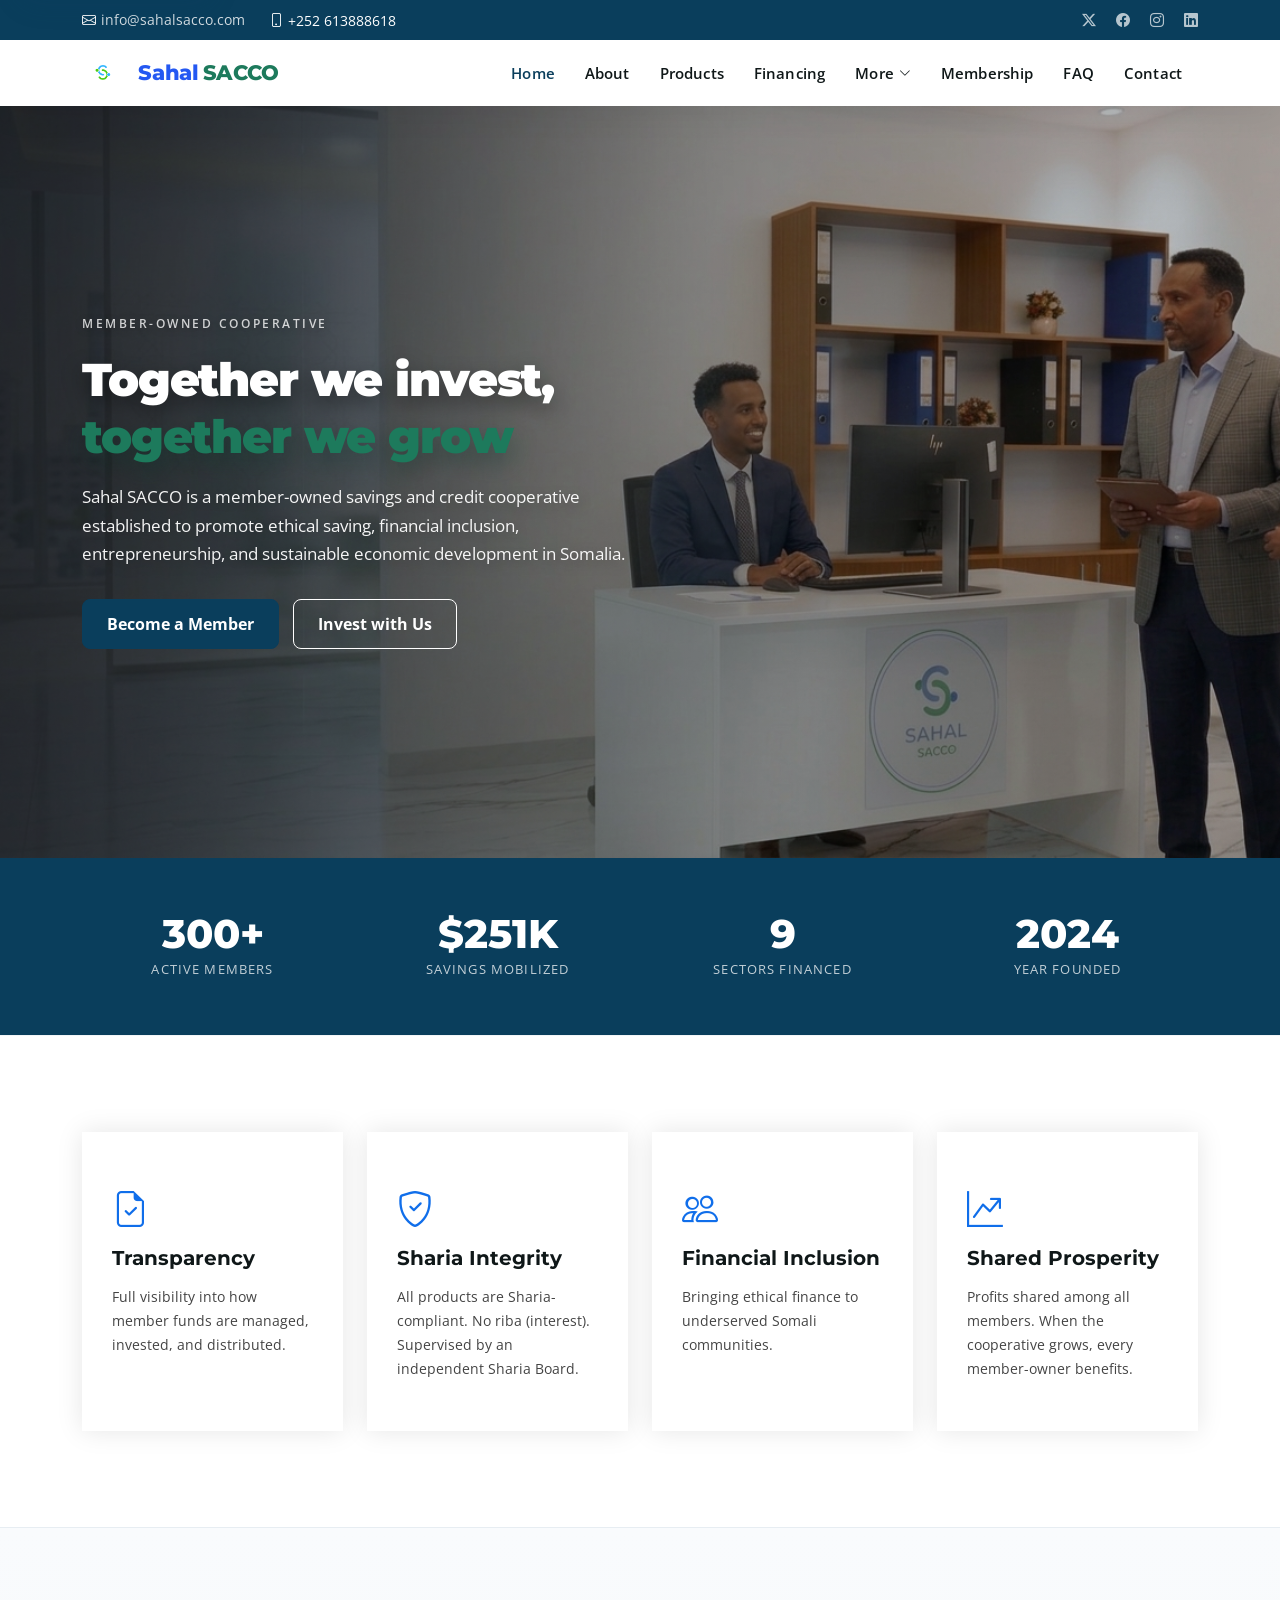
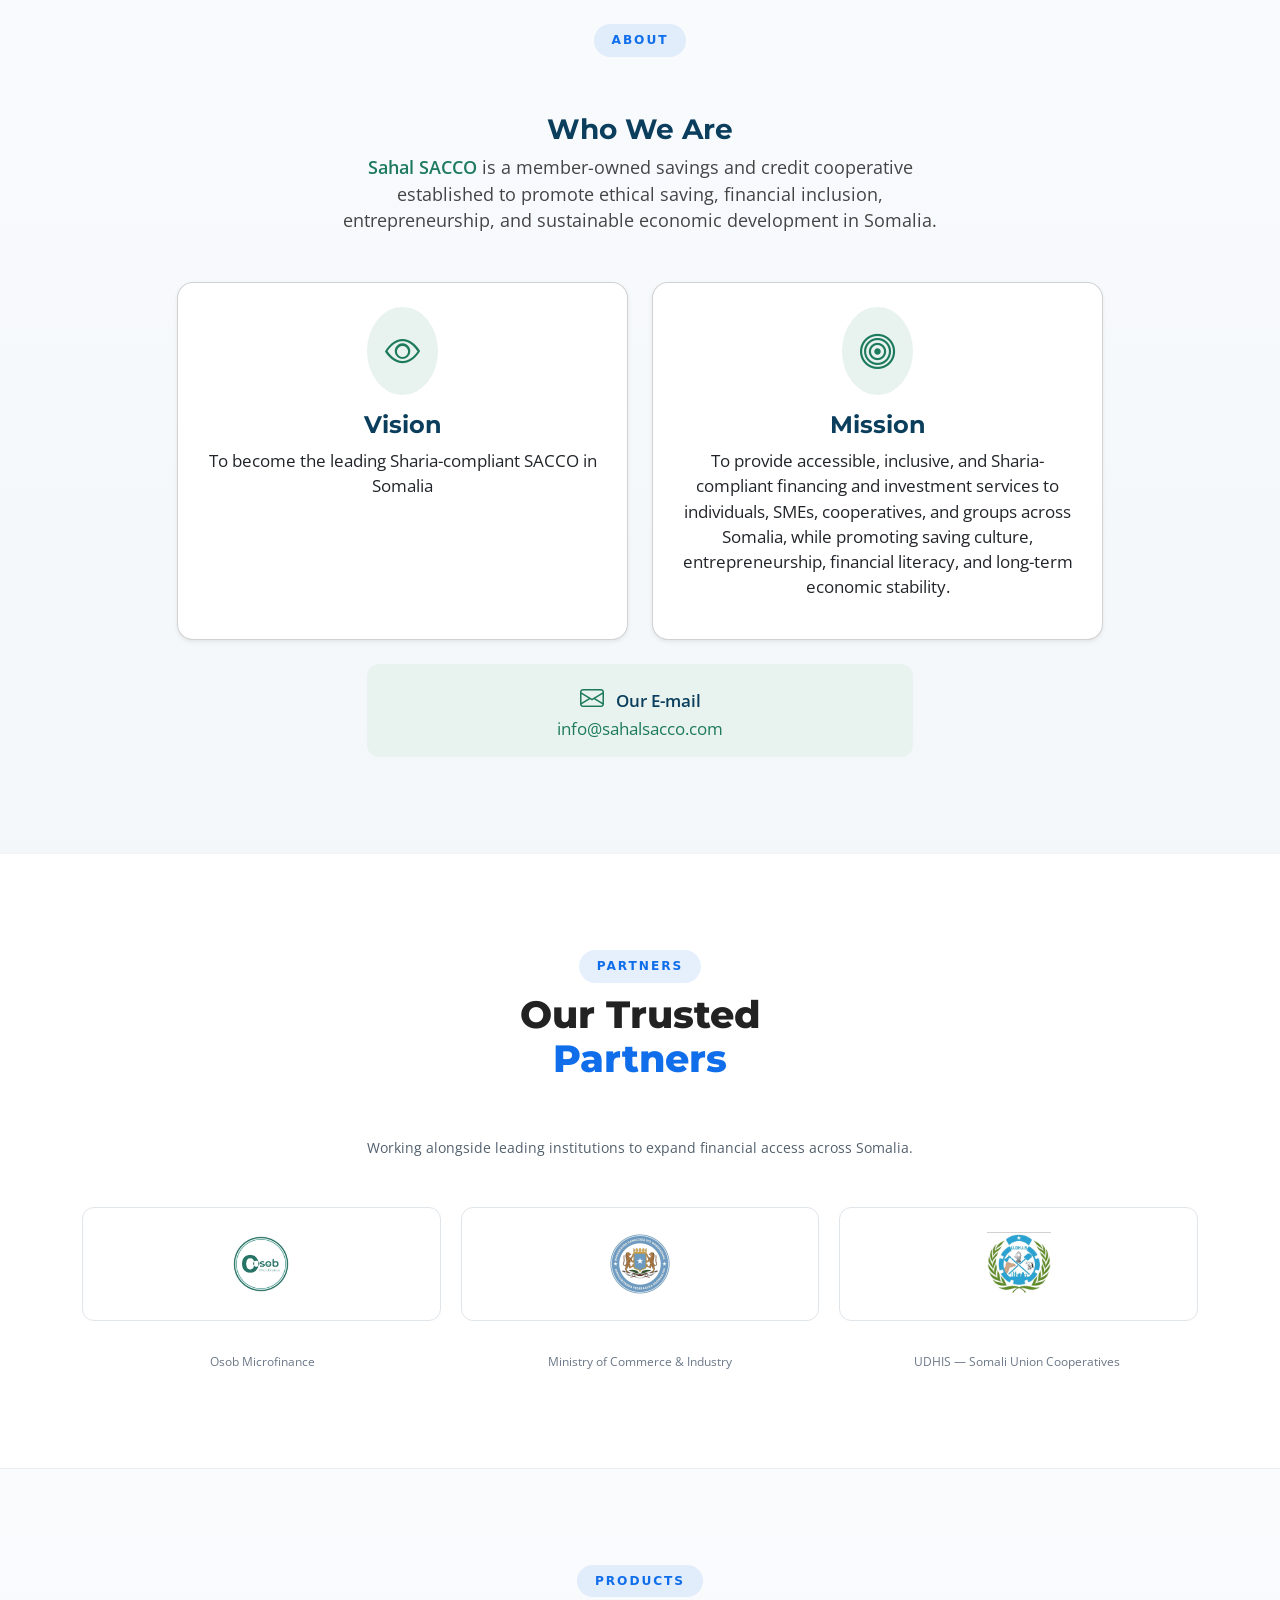
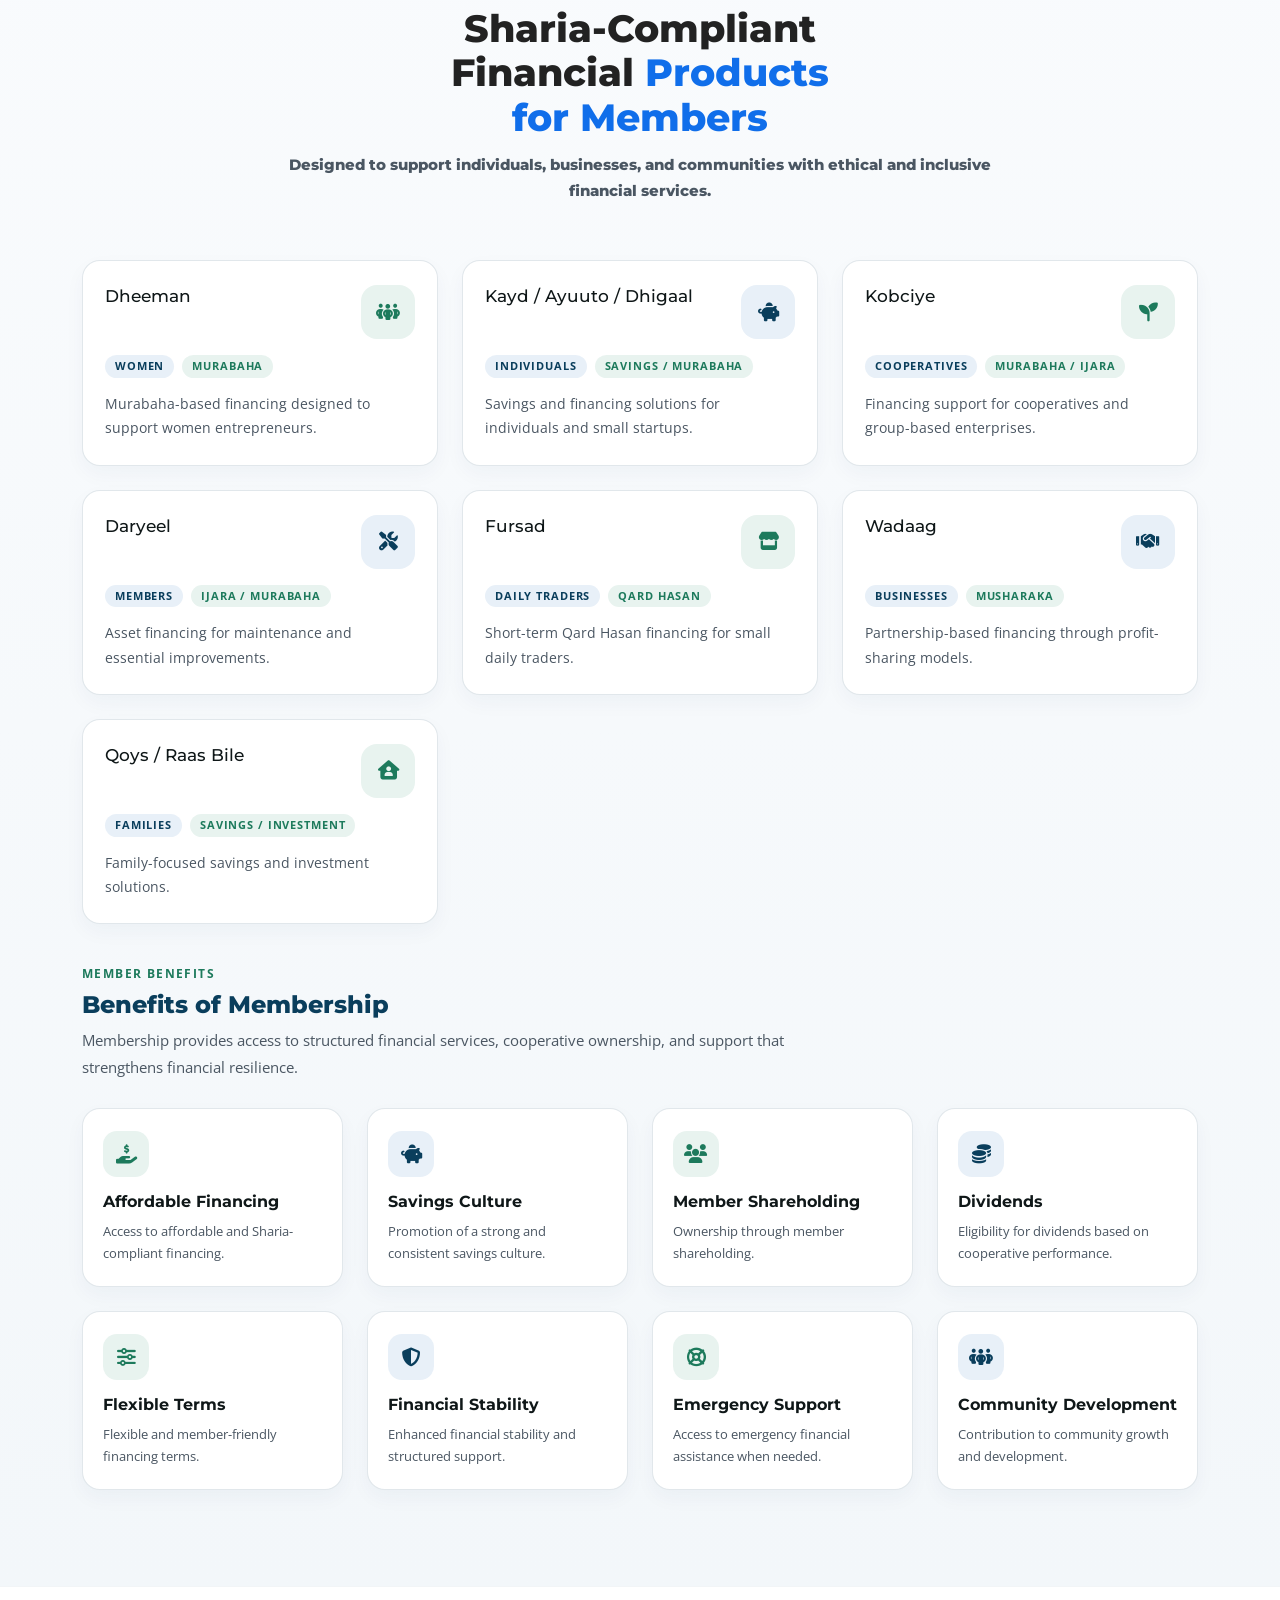
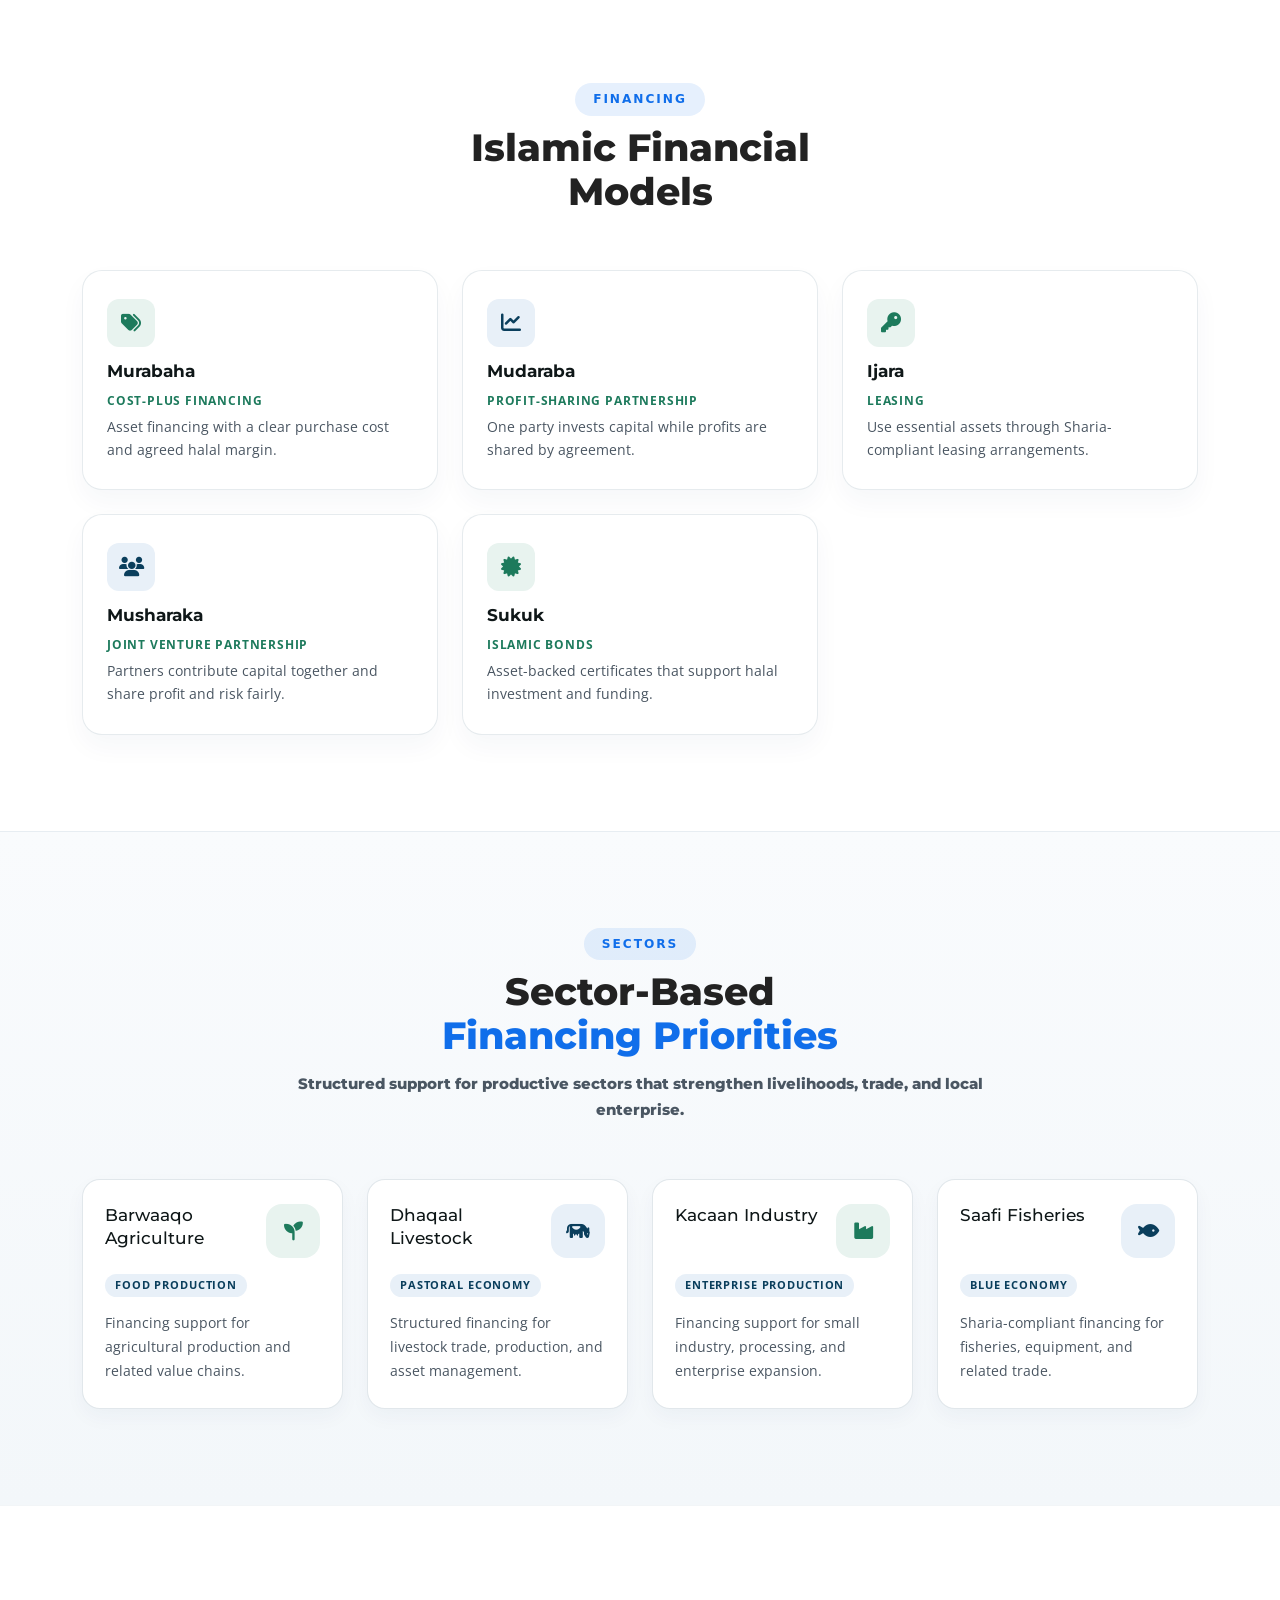
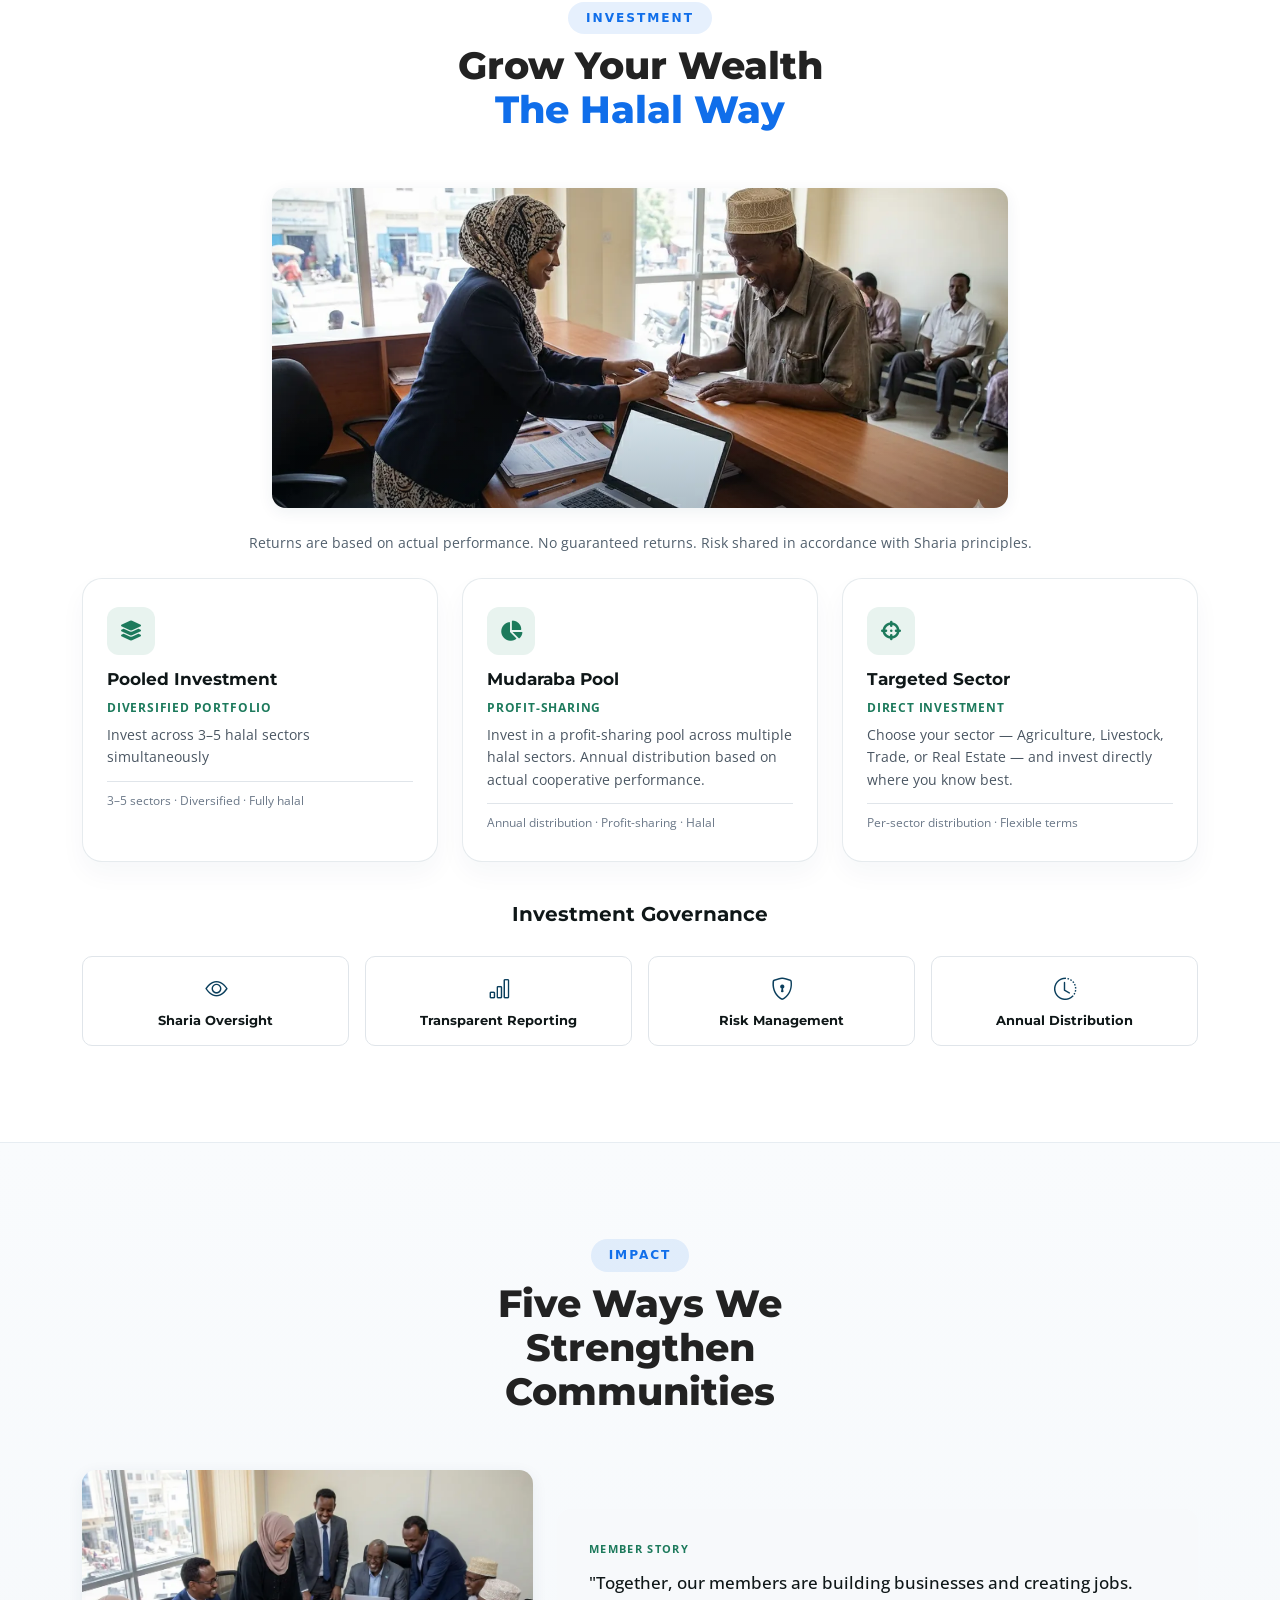
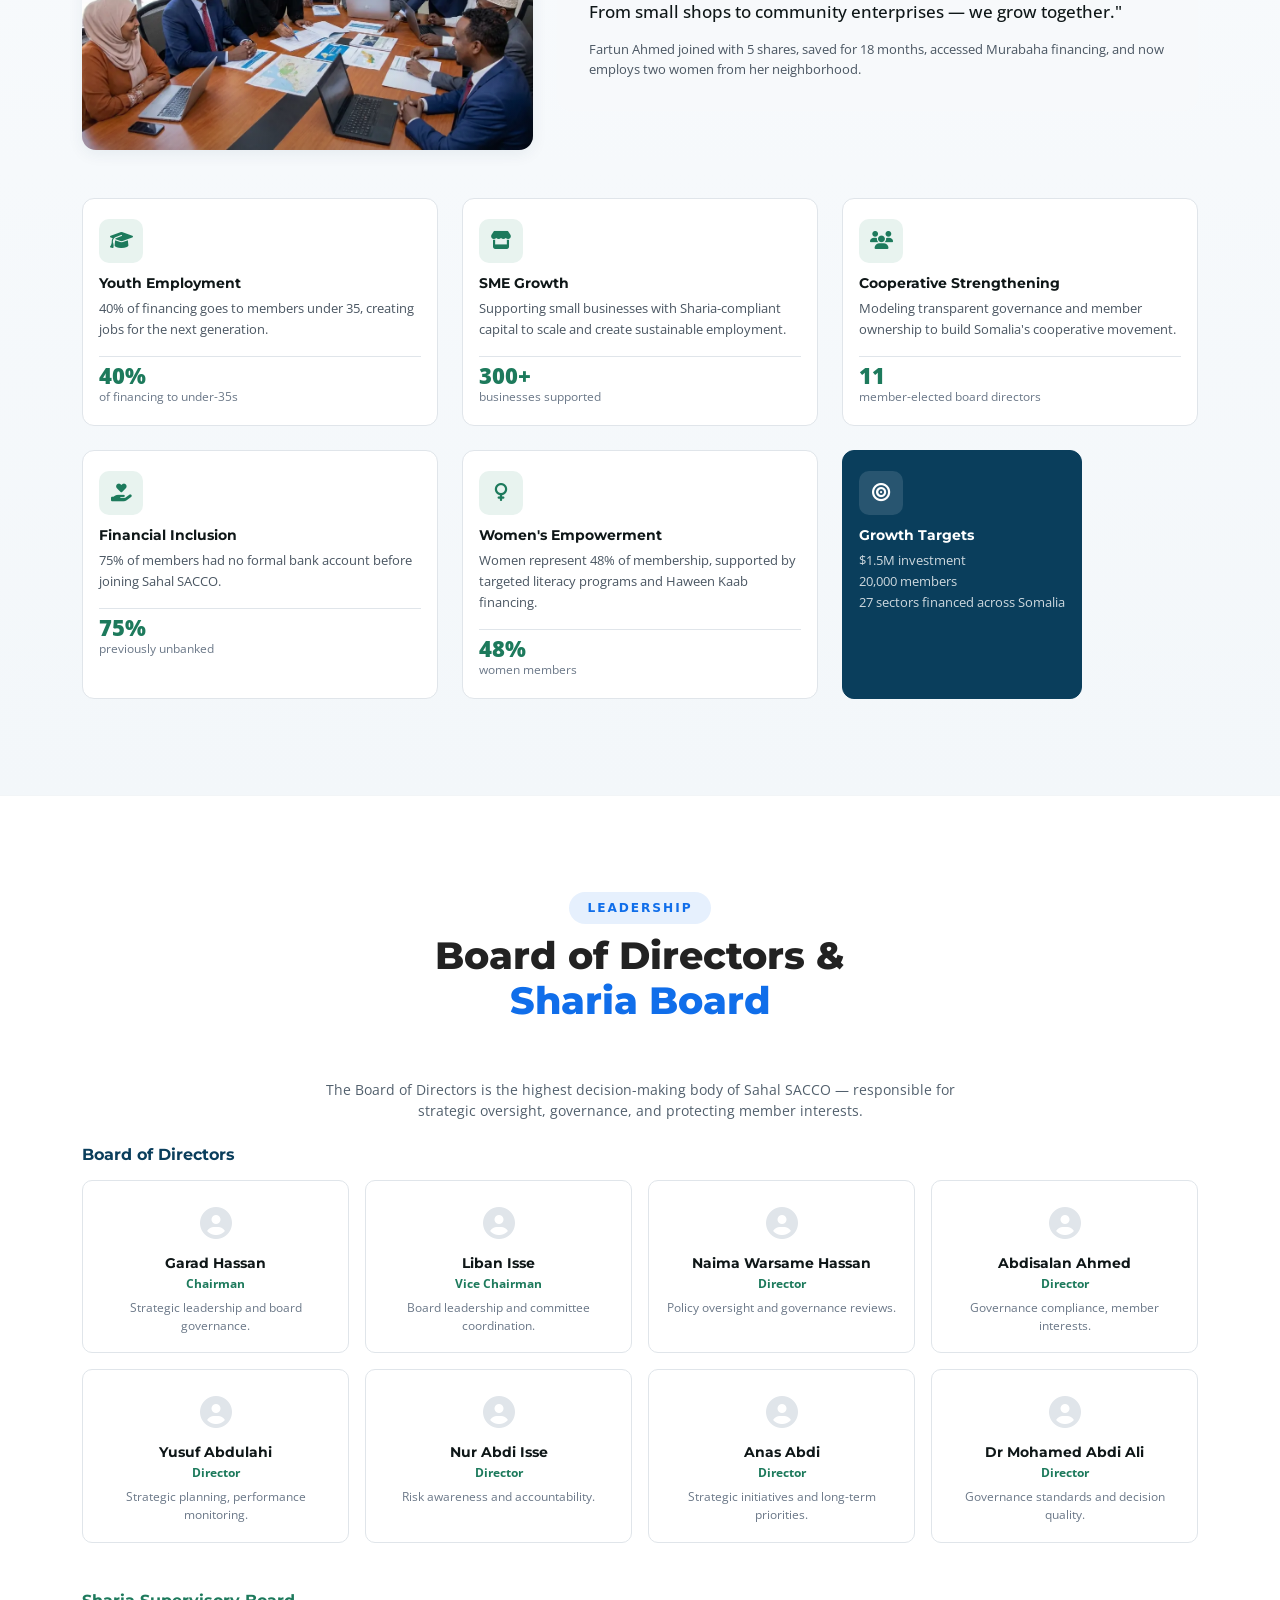
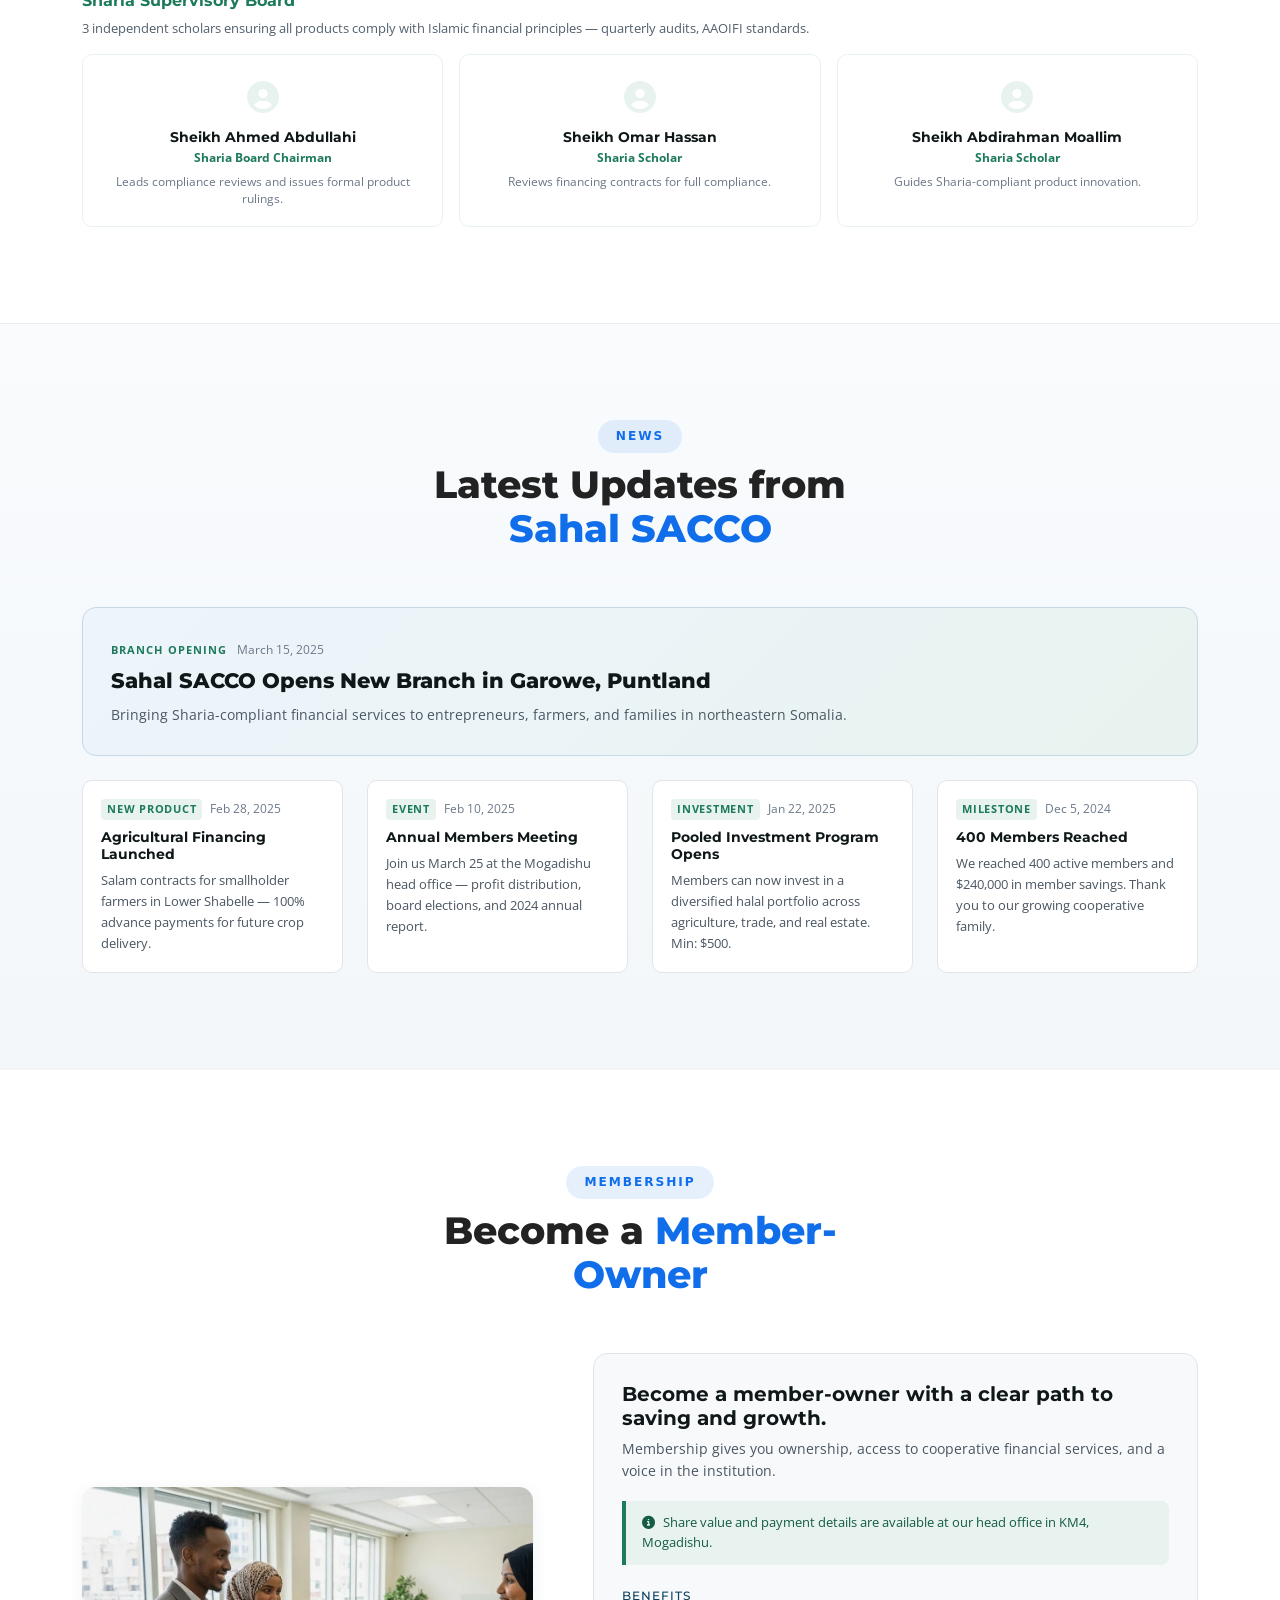
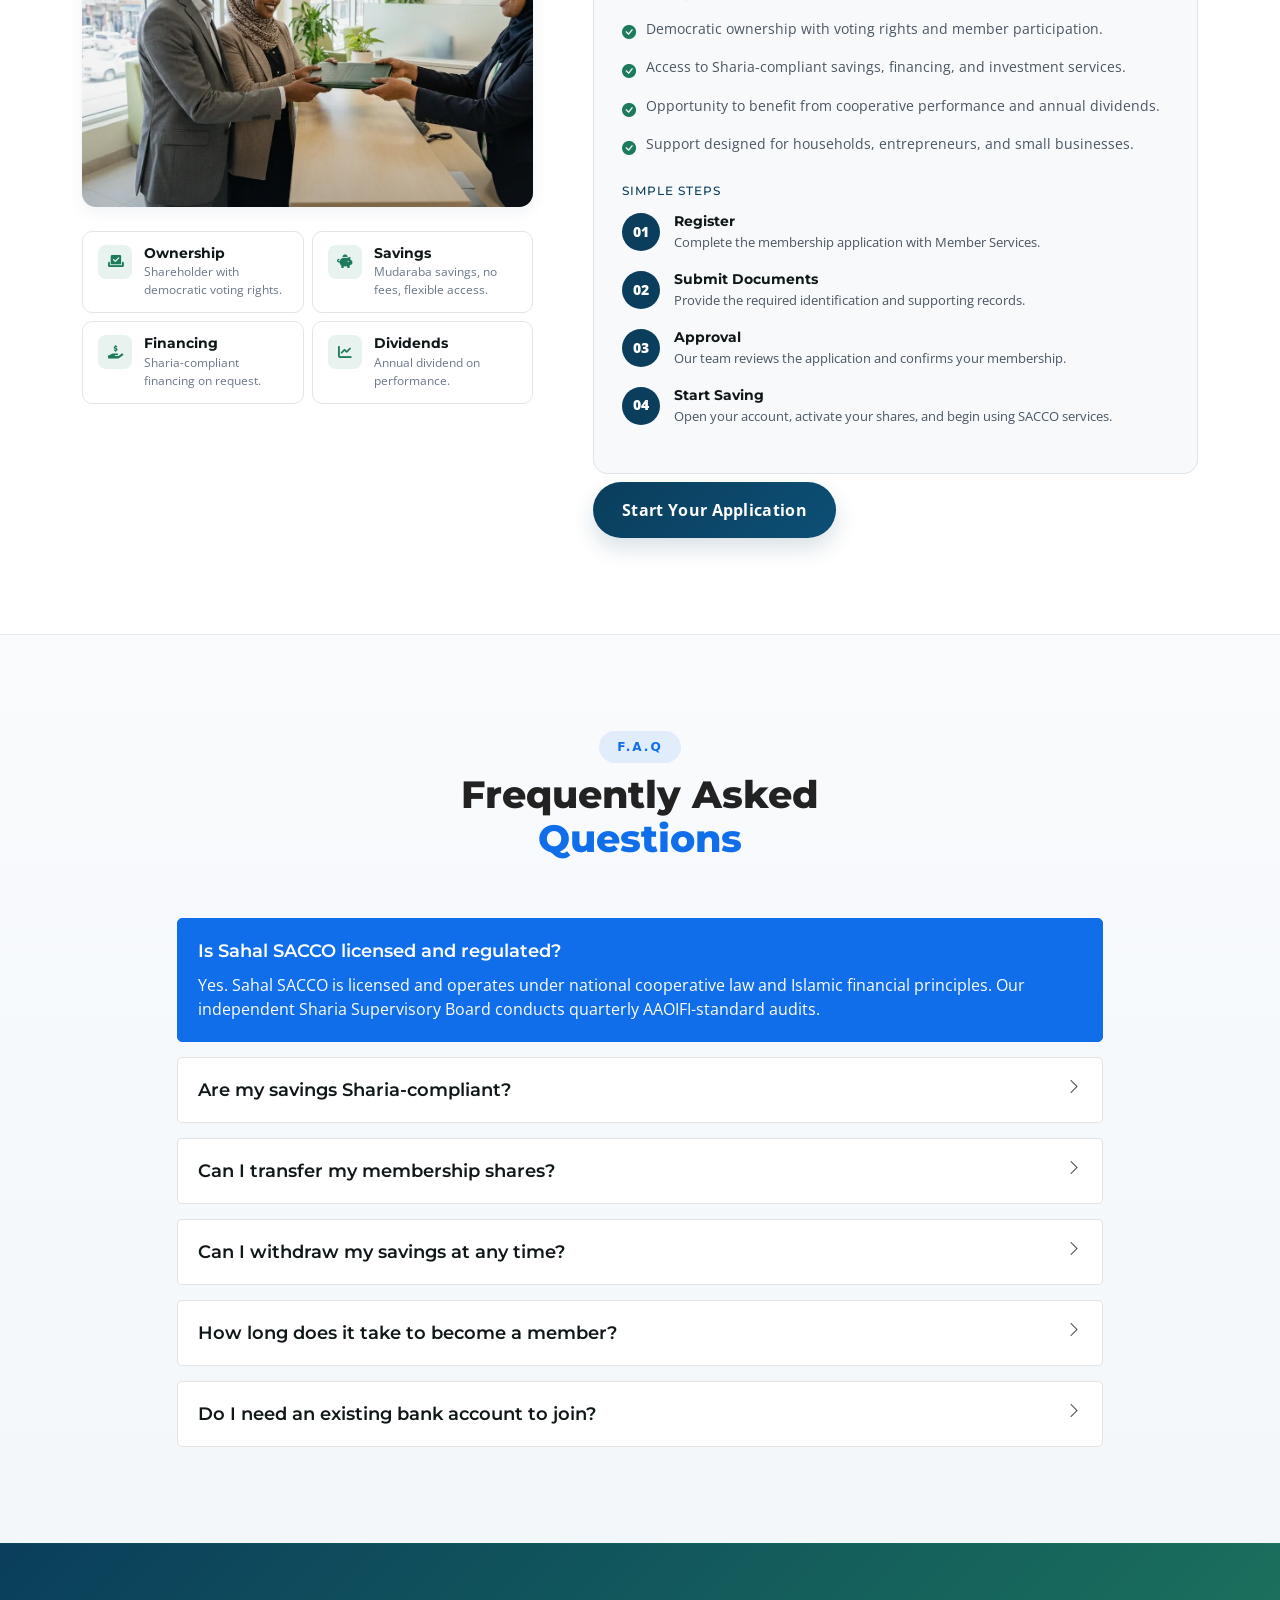
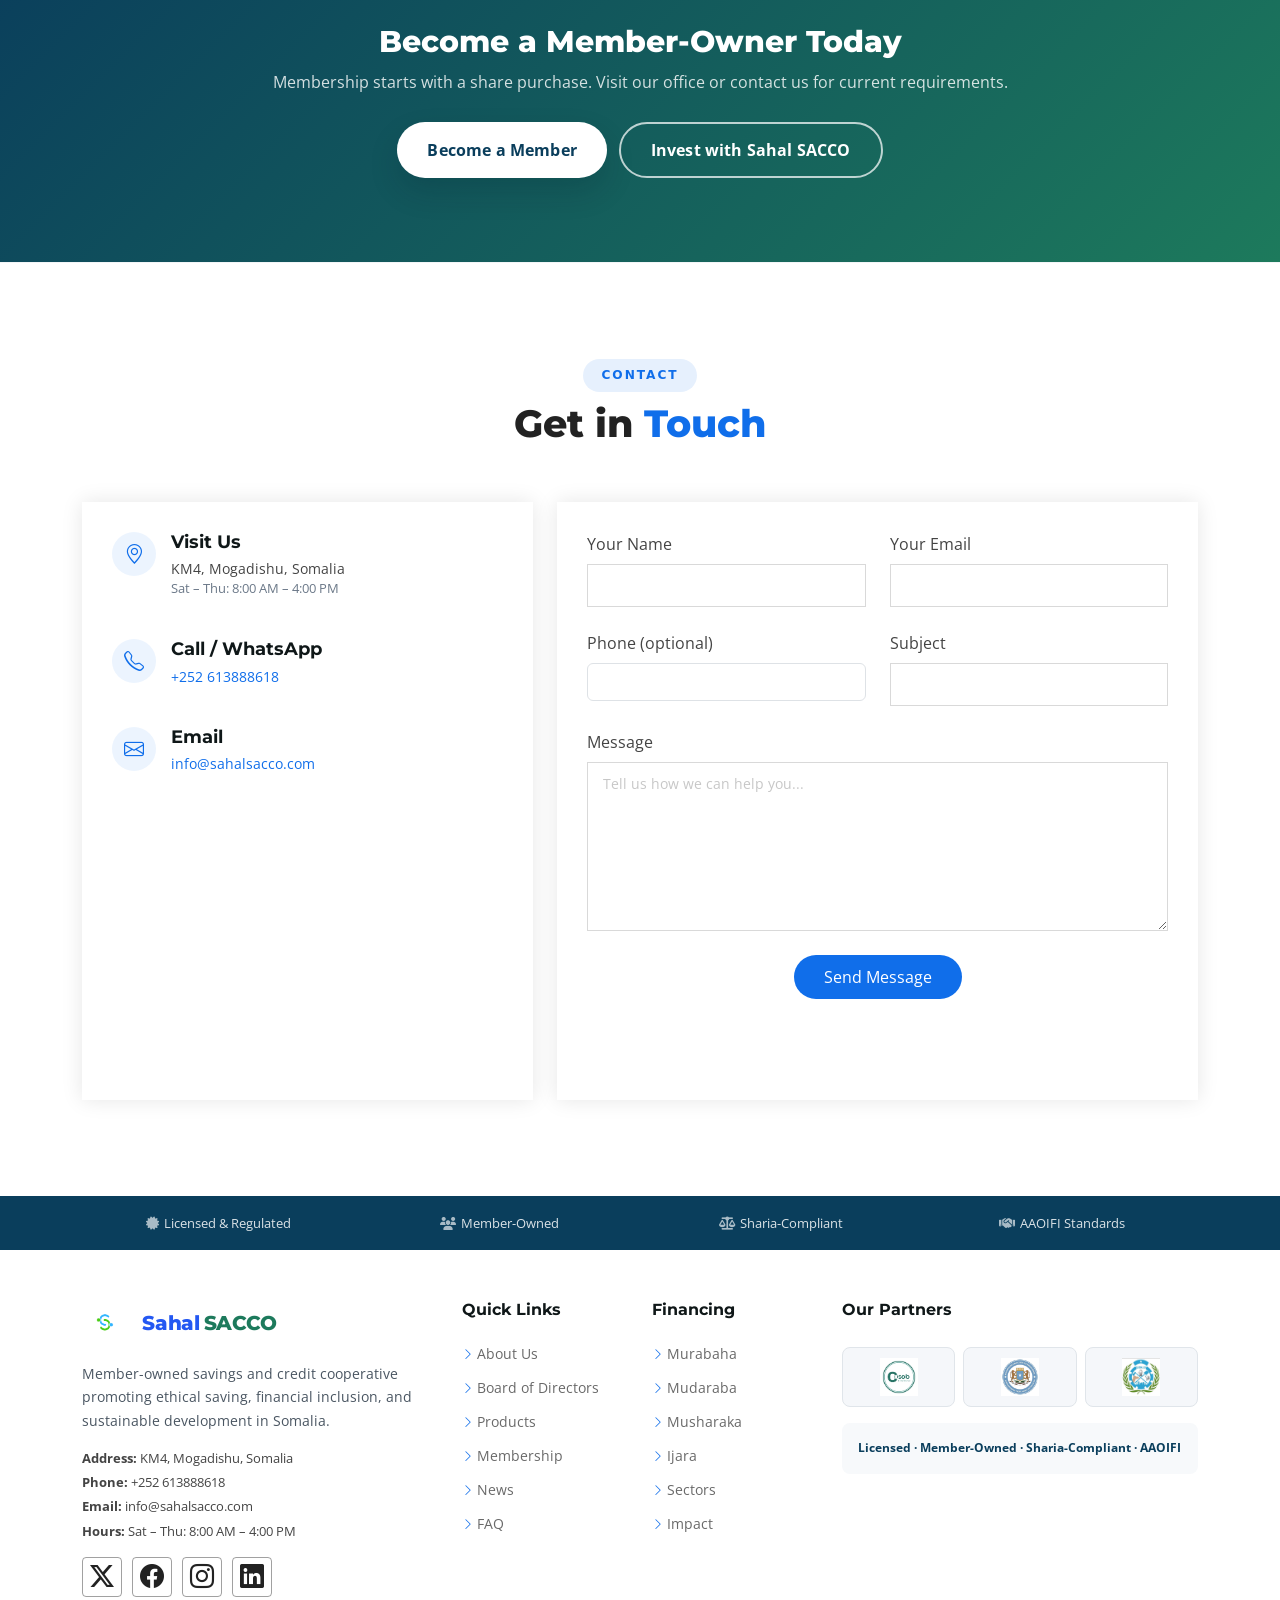
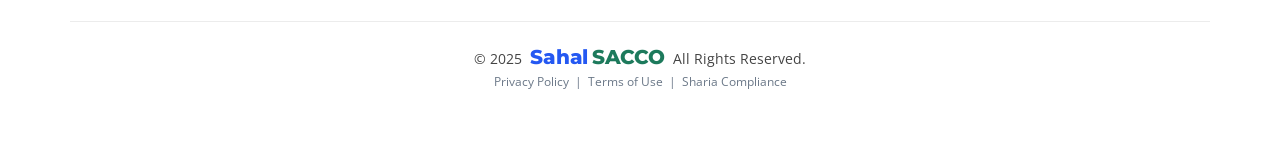
==== commit 089084fa: "Update SACCO website content and assets" ====
--- a/index.html
+++ b/index.html
@@ -1,4 +1,4 @@
-﻿<!DOCTYPE html>
+<!DOCTYPE html>
 <html lang="en">
 
 <head>
@@ -8,7 +8,7 @@
   <meta name="description" content="Sahal SACCO is a member-owned savings and credit cooperative promoting ethical saving, financial inclusion, and sustainable economic development in Somalia.">
   <meta name="keywords" content="Sahal SACCO, Somalia, savings, cooperative, Sharia-compliant, halal finance, financial inclusion">
 
-  <!-- â”€â”€ Favicons (real SACCO favicons) â”€â”€ -->
+  <!-- -- Favicons (real SACCO favicons) -- -->
   <link rel="icon" type="image/x-icon"          href="assets/img/favicons/favicon.ico">
   <link rel="icon" type="image/png" sizes="16x16" href="assets/img/favicons/favicon-16x16.png">
   <link rel="icon" type="image/png" sizes="32x32" href="assets/img/favicons/favicon-32x32.png">
@@ -32,9 +32,9 @@
   <link rel="stylesheet" href="https://cdnjs.cloudflare.com/ajax/libs/font-awesome/6.5.0/css/all.min.css">
 
   <style>
-    /* â•â•â•â•â•â•â•â•â•â•â•â•â•â•â•â•â•â•â•â•â•â•â•â•â•â•â•â•â•â•â•â•â•â•â•â•â•â•â•â•
-       SAHAL SACCO â€” BRAND TOKEN SYSTEM
-       â•â•â•â•â•â•â•â•â•â•â•â•â•â•â•â•â•â•â•â•â•â•â•â•â•â•â•â•â•â•â•â•â•â•â•â•â•â•â•â• */
+    /* ========================================
+       SAHAL SACCO — BRAND TOKEN SYSTEM
+       ======================================== */
     :root {
       --blue:        #0A3E5C;   /* deep trust blue   */
       --blue-mid:    #0d4f76;
@@ -83,14 +83,14 @@
       outline-offset: 3px;
     }
 
-    /* â”€â”€ Topbar â”€â”€ */
+    /* -- Topbar -- */
     .topbar { background: var(--blue) !important; }
     .topbar a { color: rgba(255,255,255,.82) !important; }
     .topbar a:hover { color: #fff !important; }
     .topbar .social-links a { color: rgba(255,255,255,.7) !important; }
     .topbar .social-links a:hover { color: #fff !important; }
 
-    /* â”€â”€ Brand / nav â”€â”€ */
+    /* -- Brand / nav -- */
     .sitename {
       font-family: 'Montserrat', sans-serif;
       font-weight: 800;
@@ -173,7 +173,7 @@
       }
     }
 
-    /* â”€â”€ Stats bar â”€â”€ */
+    /* -- Stats bar -- */
     .stats-bar { background: var(--blue); padding: 56px 0; }
     .stats-bar .sn {
       font-family: 'Montserrat', sans-serif;
@@ -194,7 +194,7 @@
       margin-top: 6px;
     }
 
-    /* â”€â”€ Reusable card â”€â”€ */
+    /* -- Reusable card -- */
     .s-card {
       background: #fff;
       border: 1px solid var(--gray-200);
@@ -230,7 +230,7 @@
       padding-top: 10px; margin-top: 12px; display: block;
     }
 
-    /* â”€â”€ Tags â”€â”€ */
+    /* -- Tags -- */
     .tag {
       display: inline-block; font-size: .7rem; font-weight: 700;
       border-radius: 4px; padding: 2px 7px; margin: 2px 2px 0 0;
@@ -238,7 +238,7 @@
     .tg  { background: var(--green-light); color: var(--green); }
     .tb  { background: var(--blue-light);  color: var(--blue); }
 
-    /* â”€â”€ Trust items â”€â”€ */
+    /* -- Trust items -- */
     .t-item {
       display: flex; gap: 12px; align-items: flex-start;
       background: #fff; border: 1px solid var(--gray-200);
@@ -252,13 +252,13 @@
     .t-item h5 { font-size: .85rem; font-weight: 700; margin-bottom: 2px; }
     .t-item p  { font-size: .76rem; color: var(--gray-500); margin: 0; }
 
-    /* â”€â”€ Timeline â”€â”€ */
+    /* -- Timeline -- */
     .tl { display: flex; gap: 16px; padding: 9px 0; border-bottom: 1px solid var(--gray-100); }
     .tl:last-child { border-bottom: none; }
     .tl .yr { font-weight: 700; color: var(--blue); min-width: 50px; font-size: .88rem; }
     .tl .ev { font-size: .85rem; color: var(--gray-600); }
 
-    /* â”€â”€ VM cards (Vision/Mission) â”€â”€ */
+    /* -- VM cards (Vision/Mission) -- */
     .vm { background: var(--gray-50); border: 1px solid var(--gray-200); border-radius: 10px; padding: 20px 16px; height: 100%; }
     .vm .vl { font-size: .68rem; font-weight: 700; text-transform: uppercase; letter-spacing: .12em; color: var(--green); display: block; margin-bottom: 8px; }
     .vm p  { font-size: .855rem; color: var(--gray-600); line-height: 1.65; margin: 0; }
@@ -304,7 +304,7 @@
       flex-shrink: 0;
     }
 
-    /* â”€â”€ Board cards â”€â”€ */
+    /* -- Board cards -- */
     .b-card {
       background: #fff; border: 1px solid var(--gray-200);
       border-radius: 10px; padding: 18px 12px; text-align: center;
@@ -318,7 +318,7 @@
     .b-card.sharia { border-color: var(--green-light); }
     .b-card.sharia .av { color: var(--green-light); }
 
-    /* â”€â”€ Impact cards â”€â”€ */
+    /* -- Impact cards -- */
     .imp-card {
       background: #fff; border: 1px solid var(--gray-200); border-radius: 12px;
       padding: 20px 16px; height: 100%; transition: var(--trans);
@@ -332,7 +332,7 @@
     .imp-card .isf { font-size: 1.4rem; font-weight: 800; color: var(--green); line-height: 1; }
     .imp-card .isl { font-size: .72rem; color: var(--gray-500); }
 
-    /* â”€â”€ News cards â”€â”€ */
+    /* -- News cards -- */
     .n-card { background: #fff; border: 1px solid var(--gray-200); border-radius: 10px; padding: 18px; height: 100%; transition: var(--trans); }
     .n-card:hover { box-shadow: var(--shadow); }
     .n-card .nm { display: flex; gap: 8px; align-items: center; margin-bottom: 9px; }
@@ -341,20 +341,20 @@
     .n-card h5  { font-size: .9rem; font-weight: 700; margin-bottom: 7px; color: var(--gray-900); }
     .n-card p   { font-size: .82rem; color: var(--gray-600); line-height: 1.6; margin: 0; }
 
-    /* â”€â”€ Featured news â”€â”€ */
+    /* -- Featured news -- */
     .fn-card { background: linear-gradient(135deg,#edf4fc 0%,var(--green-light) 100%); border: 1px solid #c5d8e8; border-radius: 14px; padding: 28px; }
     .fn-card .fc { font-size: .68rem; font-weight: 700; text-transform: uppercase; letter-spacing: .1em; color: var(--green); margin-right: 10px; }
     .fn-card .fd { font-size: .78rem; color: var(--gray-500); }
     .fn-card h3  { font-size: 1.3rem; font-weight: 800; margin: 9px 0; color: var(--gray-900); }
     .fn-card p   { font-size: .9rem; color: var(--gray-600); line-height: 1.7; margin: 0; }
 
-    /* â”€â”€ Steps â”€â”€ */
+    /* -- Steps -- */
     .stp { display: flex; gap: 14px; align-items: flex-start; margin-bottom: 18px; }
     .stp .sn { width: 38px; height: 38px; background: var(--blue); color: #fff; border-radius: 50%; display: flex; align-items: center; justify-content: center; font-weight: 800; font-size: .85rem; flex-shrink: 0; }
     .stp h5   { font-size: .9rem; font-weight: 700; margin-bottom: 3px; }
     .stp p    { font-size: .82rem; color: var(--gray-600); margin: 0; }
 
-    /* â”€â”€ Partners grid â”€â”€ */
+    /* -- Partners grid -- */
     .partner-grid { display: grid; grid-template-columns: repeat(3, 1fr); gap: 20px; }
     .partner-item {
       background: #fff; border: 1px solid var(--gray-200); border-radius: 12px;
@@ -367,15 +367,15 @@
     @media(max-width:768px){ .partner-grid { grid-template-columns: 1fr 1fr; } }
     @media(max-width:480px){ .partner-grid { grid-template-columns: 1fr; } }
 
-    /* â”€â”€ Gov pillars â”€â”€ */
+    /* -- Gov pillars -- */
     .gp { text-align: center; padding: 16px 12px; border: 1px solid var(--gray-200); border-radius: 10px; background: #fff; }
     .gp .gpi { font-size: 1.4rem; color: var(--blue); margin-bottom: 7px; }
     .gp h6   { font-size: .82rem; font-weight: 700; margin: 0; }
 
-    /* â”€â”€ Sharia note â”€â”€ */
+    /* -- Sharia note -- */
     .sh-note { background: var(--green-light); border-left: 4px solid var(--green); border-radius: 0 8px 8px 0; padding: 12px 16px; font-size: .82rem; color: #155c44; margin-top: 12px; }
 
-    /* â”€â”€ CTA strip â”€â”€ */
+    /* -- CTA strip -- */
     .cta-strip { background: linear-gradient(135deg, var(--blue) 0%, var(--green) 100%); padding: 80px 0; text-align: center; }
     .cta-strip h2 { color: #fff; font-family: 'Montserrat',sans-serif; font-size: 1.9rem; font-weight: 800; margin-bottom: 10px; }
     .cta-strip p  { color: rgba(255,255,255,.82); font-size: 1rem; margin-bottom: 24px; }
@@ -416,11 +416,11 @@
       transform: translateY(-2px);
     }
 
-    /* â”€â”€ Member story â”€â”€ */
+    /* -- Member story -- */
     .story-box { background: var(--gray-50); border-radius: 14px; padding: 32px; }
     .story-box blockquote { font-size: 1.05rem; font-weight: 500; color: var(--gray-900); line-height: 1.75; border: none; margin: 0; padding: 0; }
 
-    /* â”€â”€ Shared media frames â”€â”€ */
+    /* -- Shared media frames -- */
     .media-frame {
       position: relative;
       border-radius: var(--radius-lg);
@@ -450,28 +450,28 @@
       height: 320px;
     }
 
-    /* â”€â”€ Hero image â”€â”€ */
+    /* -- Hero image -- */
     #hero .hero-img-wrap { border-radius: 16px; overflow: hidden; box-shadow: var(--shadow-h); }
     #hero .hero-img-wrap img { width: 100%; height: 100%; object-fit: cover; display: block; }
     #hero h1 span { color: var(--green); }
 
-    /* â”€â”€ btn-get-started override â”€â”€ */
+    /* -- btn-get-started override -- */
     .btn-get-started { background: var(--blue) !important; color: #fff !important; border: none !important; }
     .btn-get-started:hover { background: var(--blue-mid) !important; }
     .btn-get-started.outline { background: transparent !important; border: 2px solid var(--blue) !important; color: var(--blue) !important; }
     .btn-get-started.outline:hover { background: var(--blue) !important; color: #fff !important; }
 
-    /* â”€â”€ Section title accent â”€â”€ */
+    /* -- Section title accent -- */
     .section-title .description-title { color: var(--blue); }
 
-    /* â”€â”€ Footer overrides â”€â”€ */
+    /* -- Footer overrides -- */
     .footer .sitename { font-size: 1.2rem; }
 
-    /* â”€â”€ About hero image â”€â”€ */
+    /* -- About hero image -- */
     .about-hero-img { border-radius: var(--radius-lg); overflow: hidden; box-shadow: var(--shadow); }
     .about-hero-img img { width: 100%; height: 340px; object-fit: cover; display: block; }
 
-    /* â”€â”€ Spacing utility â”€â”€ */
+    /* -- Spacing utility -- */
     .section-gap { padding: 72px 0; }
     .light-bg { background: var(--gray-50); }
     .section { padding: 96px 0; }
@@ -485,7 +485,7 @@
       .membership-panel { padding: 22px 18px; }
     }
 
-    /* â”€â”€ Trust footer strip â”€â”€ */
+    /* -- Trust footer strip -- */
     .trust-foot { background: var(--blue); padding: 16px 0; }
     .trust-foot span { color: rgba(255,255,255,.85); font-size: .82rem; }
     .trust-foot i { margin-right: 5px; color: rgba(255,255,255,.65); }
@@ -899,28 +899,138 @@
       color: var(--blue);
       font-weight: 700;
     }
-    .product-card .ci,
-    .finance-card .ci,
-    .sector-card .ci {
+    .section-title .section-note {
+      max-width: 760px;
+      margin: 12px auto 0;
+      font-size: .94rem;
+      line-height: 1.75;
+      color: var(--gray-600);
+    }
+    .system-card {
+      background: #fff;
+      border: 1px solid rgba(10,62,92,.12);
+      border-radius: 18px;
+      padding: 24px 22px;
+      height: 100%;
+      transition: transform .22s ease, border-color .22s ease, box-shadow .22s ease;
+      box-shadow: 0 8px 20px rgba(10,62,92,.04);
+    }
+    .system-card:hover {
+      transform: translateY(-4px);
+      border-color: rgba(29,122,92,.38);
+      box-shadow: 0 16px 32px rgba(10,62,92,.08);
+    }
+    .system-card .card-head {
+      display: flex;
+      align-items: flex-start;
+      justify-content: space-between;
+      gap: 14px;
+      margin-bottom: 16px;
+    }
+    .system-card .card-head h4 {
+      margin: 0;
+      font-size: 1.06rem;
+      line-height: 1.35;
+    }
+    .system-card .ci {
       width: 54px;
       height: 54px;
       border-radius: 16px;
-      margin-bottom: 18px;
-    }
-    .product-card .tagline,
-    .finance-card .tagline,
-    .sector-card .tagline {
+      display: flex;
+      align-items: center;
+      justify-content: center;
+      flex-shrink: 0;
+    }
+    .system-card .ci.green {
+      background: var(--green-light);
+    }
+    .system-card .ci.green i {
+      color: var(--green);
+      font-size: 1.18rem;
+    }
+    .system-card .ci.blue {
+      background: var(--blue-light);
+    }
+    .system-card .ci.blue i {
+      color: var(--blue);
+      font-size: 1.18rem;
+    }
+    .system-card .meta-row {
+      display: flex;
+      flex-wrap: wrap;
+      gap: 8px;
+      margin-bottom: 14px;
+    }
+    .system-card .meta-chip {
+      display: inline-flex;
+      align-items: center;
+      gap: 6px;
+      padding: 6px 10px;
+      border-radius: 999px;
+      font-size: .68rem;
+      font-weight: 700;
+      letter-spacing: .08em;
+      text-transform: uppercase;
+      line-height: 1;
+    }
+    .system-card .meta-chip.audience {
+      background: var(--blue-light);
+      color: var(--blue);
+    }
+    .system-card .meta-chip.structure {
+      background: var(--green-light);
+      color: var(--green);
+    }
+    .system-card p {
+      font-size: .89rem;
+      line-height: 1.7;
+      color: var(--gray-600);
+      margin: 0;
+    }
+    .section-bridge {
+      margin-top: 12px;
+      margin-bottom: 4px;
+    }
+    .section-bridge .eyebrow {
       display: inline-block;
       margin-bottom: 8px;
-      font-size: .72rem;
+      font-size: .73rem;
+      font-weight: 700;
       text-transform: uppercase;
       letter-spacing: .12em;
+      color: var(--green);
+    }
+    .section-bridge h3 {
+      margin: 0 0 8px;
+      font-size: 1.5rem;
+      font-weight: 800;
+      color: var(--blue);
+    }
+    .section-bridge p {
+      margin: 0;
+      max-width: 720px;
+      font-size: .94rem;
+      line-height: 1.75;
+      color: var(--gray-600);
+    }
+    .benefit-card {
+      padding: 22px 20px;
+    }
+    .benefit-card .ci {
+      width: 46px;
+      height: 46px;
+      border-radius: 14px;
+      margin-bottom: 16px;
+    }
+    .benefit-card h5 {
+      font-size: .98rem;
       font-weight: 700;
-      color: var(--green);
-    }
-    .finance-intro,
-    .sectors-intro {
-      padding-bottom: 8px;
+      color: var(--gray-900);
+      margin-bottom: 8px;
+    }
+    .benefit-card p {
+      font-size: .84rem;
+      line-height: 1.65;
     }
     .highlight-note {
       background: linear-gradient(135deg, #edf7f2 0%, #f8fbfd 100%);
@@ -1096,7 +1206,7 @@
 <body class="index-page">
   <a class="skip-link" href="#main-content">Skip to main content</a>
 
-  <!-- â•â•â•â•â•â•â•â•â•â•â•â•â•â•â•â• HEADER â•â•â•â•â•â•â•â•â•â•â•â•â•â•â•â• -->
+  <!-- ================ HEADER ================ -->
   <header id="header" class="header sticky-top">
 
     <!-- Top bar -->
@@ -1157,7 +1267,7 @@
 
   <main id="main-content" class="main">
 
-    <!-- â•â•â•â•â•â•â•â•â•â•â•â•â•â•â•â• HERO â•â•â•â•â•â•â•â•â•â•â•â•â•â•â•â• -->
+    <!-- ================ HERO ================ -->
     <section id="hero" class="hero section">
       <div class="container" data-aos="zoom-out">
         <div class="hero-copy">
@@ -1174,7 +1284,7 @@
       </div>
     </section><!-- /Hero -->
 
-    <!-- â•â•â•â•â•â•â•â•â•â•â•â•â•â•â•â• STATS BAR â•â•â•â•â•â•â•â•â•â•â•â•â•â•â•â• -->
+    <!-- ================ STATS BAR ================ -->
     <section class="stats-bar">
       <div class="container">
         <div class="row g-4 text-center">
@@ -1186,7 +1296,7 @@
       </div>
     </section>
 
-    <!-- â•â•â•â•â•â•â•â•â•â•â•â•â•â•â•â• CORE VALUES (Featured Services) â•â•â•â•â•â•â•â•â•â•â•â•â•â•â•â• -->
+    <!-- ================ CORE VALUES (Featured Services) ================ -->
     <section id="featured-services" class="featured-services section">
       <div class="container">
         <div class="row gy-4">
@@ -1208,7 +1318,7 @@
             <div class="service-item position-relative">
               <div class="icon"><i class="bi bi-people icon"></i></div>
               <h4>Financial Inclusion</h4>
-              <p>Bringing ethical finance to underserved Somali communities â€” the unbanked and micro-entrepreneur.</p>
+              <p>Bringing ethical finance to underserved Somali communities.</p>
             </div>
           </div>
           <div class="col-xl-3 col-md-6 d-flex" data-aos="fade-up" data-aos-delay="400">
@@ -1222,7 +1332,7 @@
       </div>
     </section>
 
-    <!-- â•â•â•â•â•â•â•â•â•â•â•â•â•â•â•â• ABOUT â•â•â•â•â•â•â•â•â•â•â•â•â•â•â•â• -->
+    <!-- ================ ABOUT ================ -->
         <section id="about" class="about section light-background">
       <div class="container section-title" data-aos="fade-up">
         <h2>About</h2>
@@ -1274,7 +1384,7 @@
       </div>
     </section><!-- /About -->
 
-    <!-- â•â•â•â•â•â•â•â•â•â•â•â•â•â•â•â• PARTNERS â•â•â•â•â•â•â•â•â•â•â•â•â•â•â•â• -->
+    <!-- ================ PARTNERS ================ -->
     <section id="partners" class="section">
       <div class="container section-title" data-aos="fade-up">
         <h2>Partners</h2>
@@ -1298,212 +1408,292 @@
         <div class="row g-3 mt-3 justify-content-center text-center" style="font-size:.78rem;color:var(--gray-500);">
           <div class="col-4">Osob Microfinance</div>
           <div class="col-4">Ministry of Commerce &amp; Industry</div>
-          <div class="col-4">UDHIS â€” Somali Union Cooperatives</div>
+          <div class="col-4">UDHIS — Somali Union Cooperatives</div>
         </div>
       </div>
     </section><!-- /Partners -->
 
-    <!-- â•â•â•â•â•â•â•â•â•â•â•â•â•â•â•â• PRODUCTS â•â•â•â•â•â•â•â•â•â•â•â•â•â•â•â• -->
+    <!-- ================ PRODUCTS ================ -->
         <section id="products" class="services section light-background">
       <div class="container section-title" data-aos="fade-up">
         <h2>Products</h2>
-        <p><span>Member-Focused</span> <span class="description-title">Financial Solutions</span></p>
+        <p><span>Sharia-Compliant Financial</span> <span class="description-title">Products for Members</span></p>
+        <p class="section-note">Designed to support individuals, businesses, and communities with ethical and inclusive financial services.</p>
       </div>
       <div class="container">
         <div class="row g-4">
           <div class="col-lg-4 col-md-6 d-flex" data-aos="fade-up" data-aos-delay="100">
-            <div class="s-card product-card w-100">
-              <div class="ci green"><i class="fas fa-store"></i></div>
-              <span class="tagline">Micro trade support</span>
-              <h4>Fursad</h4>
-              <p>Profit-free daily financing that helps micro-entrepreneurs restock and keep small trading activity moving.</p>
-              <span class="benefit"><strong>Key benefit:</strong> Access quick working support without markup pressure.</span>
+            <div class="system-card product-card">
+              <div class="card-head">
+                <h4>Dheeman</h4>
+                <div class="ci green"><i class="fas fa-people-group"></i></div>
+              </div>
+              <div class="meta-row">
+                <span class="meta-chip audience">Women</span>
+                <span class="meta-chip structure">Murabaha</span>
+              </div>
+              <p>Murabaha-based financing designed to support women entrepreneurs.</p>
             </div>
           </div>
           <div class="col-lg-4 col-md-6 d-flex" data-aos="fade-up" data-aos-delay="150">
-            <div class="s-card product-card w-100">
-              <div class="ci green"><i class="fas fa-chart-line"></i></div>
-              <span class="tagline">Goal-based business growth</span>
-              <h4>Tooko + Muraabaxa</h4>
-              <p>A structured save-to-finance pathway where members build capital first, then unlock Murabaha support for business assets.</p>
-              <span class="benefit"><strong>Key benefit:</strong> Turns disciplined saving into faster access to ethical business financing.</span>
+            <div class="system-card product-card">
+              <div class="card-head">
+                <h4>Kayd / Ayuuto / Dhigaal</h4>
+                <div class="ci blue"><i class="fas fa-piggy-bank"></i></div>
+              </div>
+              <div class="meta-row">
+                <span class="meta-chip audience">Individuals</span>
+                <span class="meta-chip structure">Savings / Murabaha</span>
+              </div>
+              <p>Savings and financing solutions for individuals and small startups.</p>
             </div>
           </div>
           <div class="col-lg-4 col-md-6 d-flex" data-aos="fade-up" data-aos-delay="200">
-            <div class="s-card product-card w-100">
-              <div class="ci green"><i class="fas fa-user-group"></i></div>
-              <span class="tagline">Women-focused finance</span>
-              <h4>Haween Kaab</h4>
-              <p>Savings and business financing tailored for women, backed by guidance and financial literacy support.</p>
-              <span class="benefit"><strong>Key benefit:</strong> Expands access to capital for women-led livelihoods and enterprises.</span>
+            <div class="system-card product-card">
+              <div class="card-head">
+                <h4>Kobciye</h4>
+                <div class="ci green"><i class="fas fa-seedling"></i></div>
+              </div>
+              <div class="meta-row">
+                <span class="meta-chip audience">Cooperatives</span>
+                <span class="meta-chip structure">Murabaha / Ijara</span>
+              </div>
+              <p>Financing support for cooperatives and group-based enterprises.</p>
             </div>
           </div>
           <div class="col-lg-4 col-md-6 d-flex" data-aos="fade-up" data-aos-delay="250">
-            <div class="s-card product-card w-100">
-              <div class="ci green"><i class="fas fa-rocket"></i></div>
-              <span class="tagline">SME expansion</span>
-              <h4>Kobciye</h4>
-              <p>Growth-oriented financing for established small and medium enterprises ready to expand operations or capacity.</p>
-              <span class="benefit"><strong>Key benefit:</strong> Supports scaling businesses with structured, Sharia-compliant financing.</span>
+            <div class="system-card product-card">
+              <div class="card-head">
+                <h4>Daryeel</h4>
+                <div class="ci blue"><i class="fas fa-screwdriver-wrench"></i></div>
+              </div>
+              <div class="meta-row">
+                <span class="meta-chip audience">Members</span>
+                <span class="meta-chip structure">Ijara / Murabaha</span>
+              </div>
+              <p>Asset financing for maintenance and essential improvements.</p>
             </div>
           </div>
           <div class="col-lg-4 col-md-6 d-flex" data-aos="fade-up" data-aos-delay="300">
-            <div class="s-card product-card w-100">
-              <div class="ci green"><i class="fas fa-piggy-bank"></i></div>
-              <span class="tagline">Everyday savings</span>
-              <h4>Kaydsi</h4>
-              <p>A core savings account with Mudaraba profit-sharing, flexible access, and no unnecessary balance barriers.</p>
-              <span class="benefit"><strong>Key benefit:</strong> Helps members save consistently while participating in halal returns.</span>
+            <div class="system-card product-card">
+              <div class="card-head">
+                <h4>Fursad</h4>
+                <div class="ci green"><i class="fas fa-store"></i></div>
+              </div>
+              <div class="meta-row">
+                <span class="meta-chip audience">Daily Traders</span>
+                <span class="meta-chip structure">Qard Hasan</span>
+              </div>
+              <p>Short-term Qard Hasan financing for small daily traders.</p>
             </div>
           </div>
           <div class="col-lg-4 col-md-6 d-flex" data-aos="fade-up" data-aos-delay="350">
-            <div class="s-card product-card w-100">
-              <div class="ci green"><i class="fas fa-hand-holding-dollar"></i></div>
-              <span class="tagline">Ownership returns</span>
-              <h4>Dividend</h4>
-              <p>Eligible member-owners receive annual dividend distributions linked to cooperative performance and shared success.</p>
-              <span class="benefit"><strong>Key benefit:</strong> Rewards active ownership through cooperative profit participation.</span>
+            <div class="system-card product-card">
+              <div class="card-head">
+                <h4>Wadaag</h4>
+                <div class="ci blue"><i class="fas fa-handshake"></i></div>
+              </div>
+              <div class="meta-row">
+                <span class="meta-chip audience">Businesses</span>
+                <span class="meta-chip structure">Musharaka</span>
+              </div>
+              <p>Partnership-based financing through profit-sharing models.</p>
+            </div>
+          </div>
+          <div class="col-lg-4 col-md-6 d-flex" data-aos="fade-up" data-aos-delay="400">
+            <div class="system-card product-card">
+              <div class="card-head">
+                <h4>Qoys / Raas Bile</h4>
+                <div class="ci green"><i class="fas fa-house-user"></i></div>
+              </div>
+              <div class="meta-row">
+                <span class="meta-chip audience">Families</span>
+                <span class="meta-chip structure">Savings / Investment</span>
+              </div>
+              <p>Family-focused savings and investment solutions.</p>
+            </div>
+          </div>
+          <div class="col-12" data-aos="fade-up" data-aos-delay="450">
+            <div class="section-bridge">
+              <span class="eyebrow">Member Benefits</span>
+              <h3>Benefits of Membership</h3>
+              <p>Membership provides access to structured financial services, cooperative ownership, and support that strengthens financial resilience.</p>
+            </div>
+          </div>
+          <div class="col-lg-3 col-md-6 d-flex" data-aos="fade-up" data-aos-delay="500">
+            <div class="system-card benefit-card">
+              <div class="ci green"><i class="fas fa-hand-holding-usd"></i></div>
+              <h5>Affordable Financing</h5>
+              <p>Access to affordable and Sharia-compliant financing.</p>
+            </div>
+          </div>
+          <div class="col-lg-3 col-md-6 d-flex" data-aos="fade-up" data-aos-delay="550">
+            <div class="system-card benefit-card">
+              <div class="ci blue"><i class="fas fa-piggy-bank"></i></div>
+              <h5>Savings Culture</h5>
+              <p>Promotion of a strong and consistent savings culture.</p>
+            </div>
+          </div>
+          <div class="col-lg-3 col-md-6 d-flex" data-aos="fade-up" data-aos-delay="600">
+            <div class="system-card benefit-card">
+              <div class="ci green"><i class="fas fa-users"></i></div>
+              <h5>Member Shareholding</h5>
+              <p>Ownership through member shareholding.</p>
+            </div>
+          </div>
+          <div class="col-lg-3 col-md-6 d-flex" data-aos="fade-up" data-aos-delay="650">
+            <div class="system-card benefit-card">
+              <div class="ci blue"><i class="fas fa-coins"></i></div>
+              <h5>Dividends</h5>
+              <p>Eligibility for dividends based on cooperative performance.</p>
+            </div>
+          </div>
+          <div class="col-lg-3 col-md-6 d-flex" data-aos="fade-up" data-aos-delay="700">
+            <div class="system-card benefit-card">
+              <div class="ci green"><i class="fas fa-sliders"></i></div>
+              <h5>Flexible Terms</h5>
+              <p>Flexible and member-friendly financing terms.</p>
+            </div>
+          </div>
+          <div class="col-lg-3 col-md-6 d-flex" data-aos="fade-up" data-aos-delay="750">
+            <div class="system-card benefit-card">
+              <div class="ci blue"><i class="fas fa-shield-halved"></i></div>
+              <h5>Financial Stability</h5>
+              <p>Enhanced financial stability and structured support.</p>
+            </div>
+          </div>
+          <div class="col-lg-3 col-md-6 d-flex" data-aos="fade-up" data-aos-delay="800">
+            <div class="system-card benefit-card">
+              <div class="ci green"><i class="fas fa-life-ring"></i></div>
+              <h5>Emergency Support</h5>
+              <p>Access to emergency financial assistance when needed.</p>
+            </div>
+          </div>
+          <div class="col-lg-3 col-md-6 d-flex" data-aos="fade-up" data-aos-delay="850">
+            <div class="system-card benefit-card">
+              <div class="ci blue"><i class="fas fa-people-group"></i></div>
+              <h5>Community Development</h5>
+              <p>Contribution to community growth and development.</p>
             </div>
           </div>
         </div>
       </div>
     </section><!-- /Products -->
 
-    <!-- â•â•â•â•â•â•â•â•â•â•â•â•â•â•â•â• FINANCING â•â•â•â•â•â•â•â•â•â•â•â•â•â•â•â• -->
+    <!-- ================ FINANCING ================ -->
         <section id="financing" class="section">
       <div class="container section-title" data-aos="fade-up">
         <h2>Financing</h2>
-        <p><span>Sharia-Compliant</span> <span class="description-title">Financing Structures</span></p>
+        <p>Islamic Financial Models</p>
       </div>
       <div class="container">
-        <!-- Financing intro and Sharia oversight removed as requested. Only financing services are displayed below. -->
         <div class="row g-4">
           <div class="col-lg-4 col-md-6 d-flex" data-aos="fade-up" data-aos-delay="100">
-            <div class="s-card finance-card w-100">
-              <div class="ci blue"><i class="fas fa-cart-shopping"></i></div>
-              <span class="tagline">Trade and asset finance</span>
+            <div class="s-card">
+              <div class="ci green"><i class="fas fa-tags"></i></div>
               <h4>Murabaha</h4>
-              <p>Used for equipment, stock, vehicles, and business assets through transparent cost-plus financing.</p>
-              <span class="benefit"><strong>Best for:</strong> Members who need asset-backed purchases with clear repayment terms.</span>
+              <span class="sub">Cost-Plus Financing</span>
+              <p>Asset financing with a clear purchase cost and agreed halal margin.</p>
             </div>
           </div>
           <div class="col-lg-4 col-md-6 d-flex" data-aos="fade-up" data-aos-delay="150">
-            <div class="s-card finance-card w-100">
-              <div class="ci blue"><i class="fas fa-hand-holding-usd"></i></div>
-              <span class="tagline">Profit-sharing partnership</span>
+            <div class="s-card">
+              <div class="ci blue"><i class="fas fa-chart-line"></i></div>
               <h4>Mudaraba</h4>
-              <p>Sahal SACCO provides capital while the entrepreneur manages the venture and shares profit on agreed ratios.</p>
-              <span class="benefit"><strong>Best for:</strong> Experienced entrepreneurs with strong business capability and growth plans.</span>
+              <span class="sub">Profit-Sharing Partnership</span>
+              <p>One party invests capital while profits are shared by agreement.</p>
             </div>
           </div>
           <div class="col-lg-4 col-md-6 d-flex" data-aos="fade-up" data-aos-delay="200">
-            <div class="s-card finance-card w-100">
-              <div class="ci blue"><i class="fas fa-handshake"></i></div>
-              <span class="tagline">Joint venture finance</span>
+            <div class="s-card">
+              <div class="ci green"><i class="fas fa-key"></i></div>
+              <h4>Ijara</h4>
+              <span class="sub">Leasing</span>
+              <p>Use essential assets through Sharia-compliant leasing arrangements.</p>
+            </div>
+          </div>
+          <div class="col-lg-4 col-md-6 d-flex" data-aos="fade-up" data-aos-delay="250">
+            <div class="s-card">
+              <div class="ci blue"><i class="fas fa-users"></i></div>
               <h4>Musharaka</h4>
-              <p>Both the SACCO and the member contribute capital to a venture and share results proportionally.</p>
-              <span class="benefit"><strong>Best for:</strong> Members seeking partnership-based financing for projects or property.</span>
-            </div>
-          </div>
-          <div class="col-lg-4 col-md-6 d-flex" data-aos="fade-up" data-aos-delay="250">
-            <div class="s-card finance-card w-100">
-              <div class="ci blue"><i class="fas fa-building"></i></div>
-              <span class="tagline">Lease-based financing</span>
-              <h4>Ijara</h4>
-              <p>Assets are acquired by the SACCO and leased to the member, including lease-to-own options where suitable.</p>
-              <span class="benefit"><strong>Best for:</strong> Machinery, property, and productive assets that support long-term growth.</span>
+              <span class="sub">Joint Venture Partnership</span>
+              <p>Partners contribute capital together and share profit and risk fairly.</p>
             </div>
           </div>
           <div class="col-lg-4 col-md-6 d-flex" data-aos="fade-up" data-aos-delay="300">
-            <div class="s-card finance-card w-100">
-              <div class="ci blue"><i class="fas fa-briefcase"></i></div>
-              <span class="tagline">Operational liquidity</span>
-              <h4>Working Capital</h4>
-              <p>Short-term support for inventory cycles, cash flow timing, and seasonal business operations.</p>
-              <span class="benefit"><strong>Best for:</strong> Traders and SMEs that need responsive financing for daily activity.</span>
-            </div>
-          </div>
-          <div class="col-lg-4 col-md-6 d-flex" data-aos="fade-up" data-aos-delay="350">
-            <div class="s-card finance-card w-100" style="background:linear-gradient(180deg,#f2faf6 0%,#ffffff 100%); border-color:#c9e4d8;">
-              <div class="ci" style="background:#fff;"><i class="fas fa-scale-balanced" style="color:var(--green);font-size:1.25rem;"></i></div>
-              <span class="tagline">Governance and protection</span>
-              <h4>Independent Sharia Review</h4>
-              <p>Products, contracts, and audits are supervised to keep financing consistent with halal principles and cooperative standards.</p>
-              <span class="benefit"><strong>Key benefit:</strong> Members receive financing with stronger ethical assurance and transparency.</span>
+            <div class="s-card">
+              <div class="ci green"><i class="fas fa-certificate"></i></div>
+              <h4>Sukuk</h4>
+              <span class="sub">Islamic Bonds</span>
+              <p>Asset-backed certificates that support halal investment and funding.</p>
             </div>
           </div>
         </div>
       </div>
     </section><!-- /Financing -->
 
-    <!-- â•â•â•â•â•â•â•â•â•â•â•â•â•â•â•â• SECTORS â•â•â•â•â•â•â•â•â•â•â•â•â•â•â•â• -->
+    <!-- ================ SECTORS ================ -->
         <section id="sectors" class="section light-background">
       <div class="container section-title" data-aos="fade-up">
         <h2>Sectors</h2>
-        <p><span>Supporting Somalia's</span> <span class="description-title">Economic Backbone</span></p>
+        <p><span>Sector-Based</span> <span class="description-title">Financing Priorities</span></p>
+        <p class="section-note">Structured support for productive sectors that strengthen livelihoods, trade, and local enterprise.</p>
       </div>
       <div class="container">
-        <!-- Priority sectors heading and description removed as requested. Only sector cards remain. -->
         <div class="row g-4">
-          <div class="col-lg-4 col-md-6 d-flex" data-aos="fade-up" data-aos-delay="100">
-            <div class="s-card sector-card w-100">
-              <div class="ci blue"><i class="fas fa-seedling"></i></div>
-              <span class="tagline">Food and farm production</span>
-              <h4>Agriculture</h4>
-              <p>Support for irrigation, inputs, post-harvest storage, and productive farm activities.</p>
-              <span class="benefit"><strong>Focus:</strong> Helps strengthen food supply chains and rural income generation.</span>
-            </div>
-          </div>
-          <div class="col-lg-4 col-md-6 d-flex" data-aos="fade-up" data-aos-delay="150">
-            <div class="s-card sector-card w-100">
-              <div class="ci blue"><i class="fas fa-cow"></i></div>
-              <span class="tagline">Pastoral and export value chains</span>
-              <h4>Livestock</h4>
-              <p>Financing for herders, traders, and livestock-related commerce across local and export markets.</p>
-              <span class="benefit"><strong>Focus:</strong> Supports one of Somalia's most important productive sectors.</span>
-            </div>
-          </div>
-          <div class="col-lg-4 col-md-6 d-flex" data-aos="fade-up" data-aos-delay="200">
-            <div class="s-card sector-card w-100">
-              <div class="ci blue"><i class="fas fa-fish"></i></div>
-              <span class="tagline">Coastal enterprise</span>
-              <h4>Fisheries</h4>
-              <p>Support for boats, fish trading, cold storage, and processing activity along the coast.</p>
-              <span class="benefit"><strong>Focus:</strong> Expands value creation in blue-economy supply chains.</span>
-            </div>
-          </div>
-          <div class="col-lg-4 col-md-6 d-flex" data-aos="fade-up" data-aos-delay="250">
-            <div class="s-card sector-card w-100">
-              <div class="ci blue"><i class="fas fa-building"></i></div>
-              <span class="tagline">Commercial and housing assets</span>
-              <h4>Real Estate &amp; Housing</h4>
-              <p>Financing for offices, commercial property, and practical housing-related development.</p>
-              <span class="benefit"><strong>Focus:</strong> Enables productive asset growth in expanding urban centers.</span>
-            </div>
-          </div>
-          <div class="col-lg-4 col-md-6 d-flex" data-aos="fade-up" data-aos-delay="300">
-            <div class="s-card sector-card w-100">
-              <div class="ci blue"><i class="fas fa-industry"></i></div>
-              <span class="tagline">Value addition</span>
-              <h4>Agro-processing</h4>
-              <p>Support for storage, packaging, milling, and light manufacturing linked to local production.</p>
-              <span class="benefit"><strong>Focus:</strong> Helps producers capture more value closer to the source.</span>
-            </div>
-          </div>
-          <div class="col-lg-4 col-md-6 d-flex" data-aos="fade-up" data-aos-delay="350">
-            <div class="s-card sector-card w-100">
-              <div class="ci blue"><i class="fas fa-store"></i></div>
-              <span class="tagline">Domestic and regional trade</span>
-              <h4>Trade &amp; Commerce</h4>
-              <p>Financing for importers, retailers, market traders, and business activity that keeps cities moving.</p>
-              <span class="benefit"><strong>Focus:</strong> Improves stock flow, market access, and everyday business continuity.</span>
+          <div class="col-lg-3 col-md-6 d-flex" data-aos="fade-up" data-aos-delay="100">
+            <div class="system-card sector-card">
+              <div class="card-head">
+                <h4>Barwaaqo Agriculture</h4>
+                <div class="ci green"><i class="fas fa-seedling"></i></div>
+              </div>
+              <div class="meta-row">
+                <span class="meta-chip audience">Food Production</span>
+              </div>
+              <p>Financing support for agricultural production and related value chains.</p>
+            </div>
+          </div>
+          <div class="col-lg-3 col-md-6 d-flex" data-aos="fade-up" data-aos-delay="150">
+            <div class="system-card sector-card">
+              <div class="card-head">
+                <h4>Dhaqaal Livestock</h4>
+                <div class="ci blue"><i class="fas fa-cow"></i></div>
+              </div>
+              <div class="meta-row">
+                <span class="meta-chip audience">Pastoral Economy</span>
+              </div>
+              <p>Structured financing for livestock trade, production, and asset management.</p>
+            </div>
+          </div>
+          <div class="col-lg-3 col-md-6 d-flex" data-aos="fade-up" data-aos-delay="200">
+            <div class="system-card sector-card">
+              <div class="card-head">
+                <h4>Kacaan Industry</h4>
+                <div class="ci green"><i class="fas fa-industry"></i></div>
+              </div>
+              <div class="meta-row">
+                <span class="meta-chip audience">Enterprise Production</span>
+              </div>
+              <p>Financing support for small industry, processing, and enterprise expansion.</p>
+            </div>
+          </div>
+          <div class="col-lg-3 col-md-6 d-flex" data-aos="fade-up" data-aos-delay="250">
+            <div class="system-card sector-card">
+              <div class="card-head">
+                <h4>Saafi Fisheries</h4>
+                <div class="ci blue"><i class="fas fa-fish"></i></div>
+              </div>
+              <div class="meta-row">
+                <span class="meta-chip audience">Blue Economy</span>
+              </div>
+              <p>Sharia-compliant financing for fisheries, equipment, and related trade.</p>
             </div>
           </div>
         </div>
       </div>
     </section><!-- /Sectors -->
 
-    <!-- â•â•â•â•â•â•â•â•â•â•â•â•â•â•â•â• INVESTMENT â•â•â•â•â•â•â•â•â•â•â•â•â•â•â•â• -->
+    <!-- ================ INVESTMENT ================ -->
     <section id="investment" class="section">
       <div class="container section-title" data-aos="fade-up">
         <h2>Investment</h2>
@@ -1523,8 +1713,8 @@
             <div class="s-card">
               <div class="ci green"><i class="fas fa-layer-group"></i></div>
               <h4>Pooled Investment</h4><span class="sub">Diversified Portfolio</span>
-              <p>Invest collectively with other members across 3â€“5 halal sectors simultaneously â€” lower individual risk through cooperative pooling.</p>
-              <span class="foot">3â€“5 sectors Â· Diversified Â· Fully halal</span>
+              <p>Invest across 3–5 halal sectors simultaneously</p>
+              <span class="foot">3–5 sectors · Diversified · Fully halal</span>
             </div>
           </div>
           <div class="col-lg-4 col-md-6 d-flex" data-aos="fade-up" data-aos-delay="200">
@@ -1532,15 +1722,15 @@
               <div class="ci green"><i class="fas fa-chart-pie"></i></div>
               <h4>Mudaraba Pool</h4><span class="sub">Profit-Sharing</span>
               <p>Invest in a profit-sharing pool across multiple halal sectors. Annual distribution based on actual cooperative performance.</p>
-              <span class="foot">Annual distribution Â· Profit-sharing Â· Halal</span>
+              <span class="foot">Annual distribution · Profit-sharing · Halal</span>
             </div>
           </div>
           <div class="col-lg-4 col-md-6 d-flex" data-aos="fade-up" data-aos-delay="300">
             <div class="s-card">
               <div class="ci green"><i class="fas fa-crosshairs"></i></div>
               <h4>Targeted Sector</h4><span class="sub">Direct Investment</span>
-              <p>Choose your sector â€” Agriculture, Livestock, Trade, or Real Estate â€” and invest directly where you know best.</p>
-              <span class="foot">Per-sector distribution Â· Flexible terms</span>
+              <p>Choose your sector — Agriculture, Livestock, Trade, or Real Estate — and invest directly where you know best.</p>
+              <span class="foot">Per-sector distribution · Flexible terms</span>
             </div>
           </div>
         </div>
@@ -1554,11 +1744,11 @@
       </div>
     </section><!-- /Investment -->
 
-    <!-- â•â•â•â•â•â•â•â•â•â•â•â•â•â•â•â• IMPACT â•â•â•â•â•â•â•â•â•â•â•â•â•â•â•â• -->
+    <!-- ================ IMPACT ================ -->
     <section id="impact" class="section light-background">
       <div class="container section-title" data-aos="fade-up">
         <h2>Impact</h2>
-        <p><span>Five Ways We</span> <span class="description-title">Strengthen Communities</span></p>
+        <p>Five Ways We Strengthen Communities</p>
       </div>
       <div class="container">
 
@@ -1572,7 +1762,7 @@
           <div class="col-md-7">
             <div class="story-box">
               <span style="font-size:.7rem;font-weight:700;text-transform:uppercase;letter-spacing:.12em;color:var(--green);display:block;margin-bottom:10px;">Member Story</span>
-              <blockquote>"Together, our members are building businesses and creating jobs. From small shops to community enterprises â€” we grow together."</blockquote>
+              <blockquote>"Together, our members are building businesses and creating jobs. From small shops to community enterprises — we grow together."</blockquote>
               <p style="font-size:.84rem;color:var(--gray-600);margin-top:12px;margin-bottom:0;">Fartun Ahmed joined with 5 shares, saved for 18 months, accessed Murabaha financing, and now employs two women from her neighborhood.</p>
             </div>
           </div>
@@ -1623,22 +1813,21 @@
             <div class="imp-card" style="background:var(--blue);border-color:var(--blue);">
               <div class="ii" style="background:rgba(255,255,255,.12);"><i class="fas fa-bullseye" style="color:#fff;"></i></div>
               <h4 style="color:#fff;">Growth Targets</h4>
-              <p style="color:rgba(255,255,255,.8);">$1.5M investment Â· 20,000 members Â· 27 sectors financed across Somalia.</p>
-              <div class="is" style="border-color:rgba(255,255,255,.2);"><div class="isf" style="color:#fff;">$1.5M</div><div class="isl" style="color:rgba(255,255,255,.6);">target investment goal</div></div>
+              <p style="color:rgba(255,255,255,.8);margin-bottom:0;">$1.5M investment<br>20,000 members<br>27 sectors financed across Somalia</p>
             </div>
           </div>
         </div>
       </div>
     </section><!-- /Impact -->
 
-    <!-- â•â•â•â•â•â•â•â•â•â•â•â•â•â•â•â• BOARD / LEADERSHIP â•â•â•â•â•â•â•â•â•â•â•â•â•â•â•â• -->
+    <!-- ================ BOARD / LEADERSHIP ================ -->
     <section id="board" class="team section">
       <div class="container section-title" data-aos="fade-up">
         <h2>Leadership</h2>
         <p><span>Board of Directors &amp;</span> <span class="description-title">Sharia Board</span></p>
       </div>
       <div class="container">
-        <p class="text-center text-muted mb-4" style="font-size:.88rem;max-width:640px;margin-inline:auto;">The Board of Directors is the highest decision-making body of Sahal SACCO â€” responsible for strategic oversight, governance, and protecting member interests.</p>
+        <p class="text-center text-muted mb-4" style="font-size:.88rem;max-width:640px;margin-inline:auto;">The Board of Directors is the highest decision-making body of Sahal SACCO — responsible for strategic oversight, governance, and protecting member interests.</p>
 
         <h6 class="fw-bold mb-3" style="color:var(--blue);">Board of Directors</h6>
         <div class="row g-3 mb-5">
@@ -1653,7 +1842,7 @@
         </div>
 
         <h6 class="fw-bold mb-2" style="color:var(--green);">Sharia Supervisory Board</h6>
-        <p class="text-muted mb-3" style="font-size:.84rem;">3 independent scholars ensuring all products comply with Islamic financial principles â€” quarterly audits, AAOIFI standards.</p>
+        <p class="text-muted mb-3" style="font-size:.84rem;">3 independent scholars ensuring all products comply with Islamic financial principles — quarterly audits, AAOIFI standards.</p>
         <div class="row g-3">
           <div class="col-md-4"><div class="b-card sharia"><div class="av"><i class="fas fa-user-circle"></i></div><h5>Sheikh Ahmed Abdullahi</h5><span class="rl">Sharia Board Chairman</span><p>Leads compliance reviews and issues formal product rulings.</p></div></div>
           <div class="col-md-4"><div class="b-card sharia"><div class="av"><i class="fas fa-user-circle"></i></div><h5>Sheikh Omar Hassan</h5><span class="rl">Sharia Scholar</span><p>Reviews financing contracts for full compliance.</p></div></div>
@@ -1662,7 +1851,7 @@
       </div>
     </section><!-- /Board -->
 
-    <!-- â•â•â•â•â•â•â•â•â•â•â•â•â•â•â•â• NEWS â•â•â•â•â•â•â•â•â•â•â•â•â•â•â•â• -->
+    <!-- ================ NEWS ================ -->
     <section id="news" class="section light-background">
       <div class="container section-title" data-aos="fade-up">
         <h2>News</h2>
@@ -1675,15 +1864,15 @@
           <p>Bringing Sharia-compliant financial services to entrepreneurs, farmers, and families in northeastern Somalia.</p>
         </div>
         <div class="row g-4">
-          <div class="col-lg-3 col-md-6 d-flex" data-aos="fade-up" data-aos-delay="100"><div class="n-card"><div class="nm"><span class="nc">New Product</span><span class="nd">Feb 28, 2025</span></div><h5>Agricultural Financing Launched</h5><p>Salam contracts for smallholder farmers in Lower Shabelle â€” 100% advance payments for future crop delivery.</p></div></div>
-          <div class="col-lg-3 col-md-6 d-flex" data-aos="fade-up" data-aos-delay="200"><div class="n-card"><div class="nm"><span class="nc">Event</span><span class="nd">Feb 10, 2025</span></div><h5>Annual Members Meeting</h5><p>Join us March 25 at the Mogadishu head office â€” profit distribution, board elections, and 2024 annual report.</p></div></div>
+          <div class="col-lg-3 col-md-6 d-flex" data-aos="fade-up" data-aos-delay="100"><div class="n-card"><div class="nm"><span class="nc">New Product</span><span class="nd">Feb 28, 2025</span></div><h5>Agricultural Financing Launched</h5><p>Salam contracts for smallholder farmers in Lower Shabelle — 100% advance payments for future crop delivery.</p></div></div>
+          <div class="col-lg-3 col-md-6 d-flex" data-aos="fade-up" data-aos-delay="200"><div class="n-card"><div class="nm"><span class="nc">Event</span><span class="nd">Feb 10, 2025</span></div><h5>Annual Members Meeting</h5><p>Join us March 25 at the Mogadishu head office — profit distribution, board elections, and 2024 annual report.</p></div></div>
           <div class="col-lg-3 col-md-6 d-flex" data-aos="fade-up" data-aos-delay="300"><div class="n-card"><div class="nm"><span class="nc">Investment</span><span class="nd">Jan 22, 2025</span></div><h5>Pooled Investment Program Opens</h5><p>Members can now invest in a diversified halal portfolio across agriculture, trade, and real estate. Min: $500.</p></div></div>
           <div class="col-lg-3 col-md-6 d-flex" data-aos="fade-up" data-aos-delay="400"><div class="n-card"><div class="nm"><span class="nc">Milestone</span><span class="nd">Dec 5, 2024</span></div><h5>400 Members Reached</h5><p>We reached 400 active members and $240,000 in member savings. Thank you to our growing cooperative family.</p></div></div>
         </div>
       </div>
     </section><!-- /News -->
 
-    <!-- â•â•â•â•â•â•â•â•â•â•â•â•â•â•â•â• MEMBERSHIP â•â•â•â•â•â•â•â•â•â•â•â•â•â•â•â• -->
+    <!-- ================ MEMBERSHIP ================ -->
     <section id="membership" class="section">
       <div class="container section-title" data-aos="fade-up">
         <h2>Membership</h2>
@@ -1731,7 +1920,7 @@
       </div>
     </section><!-- /Membership -->
 
-    <!-- â•â•â•â•â•â•â•â•â•â•â•â•â•â•â•â• FAQ â•â•â•â•â•â•â•â•â•â•â•â•â•â•â•â• -->
+    <!-- ================ FAQ ================ -->
     <section id="faq" class="faq section light-background">
       <div class="container section-title" data-aos="fade-up">
         <h2>F.A.Q</h2>
@@ -1750,7 +1939,7 @@
 
               <div class="faq-item">
                 <h3>Are my savings Sharia-compliant?</h3>
-                <div class="faq-content"><p>Yes. All savings are invested in halal activities only. Profits are shared under a Mudaraba profit-sharing model â€” absolutely no interest (riba).</p></div>
+                <div class="faq-content"><p>Yes. All savings are invested in halal activities only. Profits are shared under a Mudaraba profit-sharing model — absolutely no interest (riba).</p></div>
                 <i class="faq-toggle bi bi-chevron-right"></i>
               </div>
 
@@ -1784,7 +1973,7 @@
       </div>
     </section><!-- /FAQ -->
 
-    <!-- â•â•â•â•â•â•â•â•â•â•â•â•â•â•â•â• CTA â•â•â•â•â•â•â•â•â•â•â•â•â•â•â•â• -->
+    <!-- ================ CTA ================ -->
     <section class="cta-strip" aria-labelledby="cta-heading">
       <div class="container">
         <h2 id="cta-heading">Become a Member-Owner Today</h2>
@@ -1794,7 +1983,7 @@
       </div>
     </section>
 
-    <!-- â•â•â•â•â•â•â•â•â•â•â•â•â•â•â•â• CONTACT â•â•â•â•â•â•â•â•â•â•â•â•â•â•â•â• -->
+    <!-- ================ CONTACT ================ -->
     <section id="contact" class="contact section">
       <div class="container section-title" data-aos="fade-up">
         <h2>Contact</h2>
@@ -1810,7 +1999,7 @@
                 <div>
                   <h3>Visit Us</h3>
                   <p>KM4, Mogadishu, Somalia</p>
-                  <p style="font-size:.82rem;color:var(--gray-500);margin:0;">Sat â€“ Thu: 8:00 AM â€“ 4:00 PM</p>
+                  <p style="font-size:.82rem;color:var(--gray-500);margin:0;">Sat – Thu: 8:00 AM – 4:00 PM</p>
                 </div>
               </div>
               <div class="info-item d-flex" data-aos="fade-up" data-aos-delay="300">
@@ -1856,7 +2045,7 @@
                 </div>
                 <div class="col-md-12">
                   <label for="message-field" class="pb-2">Message</label>
-                  <textarea class="form-control" name="message" rows="7" id="message-field" required placeholder="Tell us how we can help youâ€¦"></textarea>
+                  <textarea class="form-control" name="message" rows="7" id="message-field" required placeholder="Tell us how we can help you..."></textarea>
                 </div>
                 <div class="col-md-12 text-center">
                   <div class="loading">Loading</div>
@@ -1874,7 +2063,7 @@
 
   </main>
 
-  <!-- â•â•â•â•â•â•â•â•â•â•â•â•â•â•â•â• FOOTER â•â•â•â•â•â•â•â•â•â•â•â•â•â•â•â• -->
+  <!-- ================ FOOTER ================ -->
   <footer id="footer" class="footer">
 
     <!-- Trust strip -->
@@ -1903,7 +2092,7 @@
             <p style="margin:4px 0;"><strong>Address:</strong> KM4, Mogadishu, Somalia</p>
             <p style="margin:4px 0;"><strong>Phone:</strong> +252 613888618</p>
             <p style="margin:4px 0;"><strong>Email:</strong> info@sahalsacco.com</p>
-            <p style="margin:4px 0;"><strong>Hours:</strong> Sat â€“ Thu: 8:00 AM â€“ 4:00 PM</p>
+            <p style="margin:4px 0;"><strong>Hours:</strong> Sat – Thu: 8:00 AM – 4:00 PM</p>
           </div>
           <div class="social-links d-flex mt-3">
             <a href="#" aria-label="X"><i class="bi bi-twitter-x" aria-hidden="true"></i></a>
@@ -1960,7 +2149,7 @@
             </div>
           </div>
           <div class="mt-3 p-3" style="background:var(--gray-50);border-radius:8px;font-size:.78rem;color:var(--gray-500);">
-            <strong style="color:var(--blue);">Licensed Â· Member-Owned Â· Sharia-Compliant Â· AAOIFI</strong>
+            <strong style="color:var(--blue);">Licensed · Member-Owned · Sharia-Compliant · AAOIFI</strong>
           </div>
         </div>
 
@@ -1968,7 +2157,7 @@
     </div>
 
     <div class="container copyright text-center mt-4">
-      <p>Â© 2025 <strong class="px-1 sitename"><span class="brand-primary">Sahal</span> <span class="brand-secondary">SACCO</span></strong> All Rights Reserved.</p>
+      <p>© 2025 <strong class="px-1 sitename"><span class="brand-primary">Sahal</span> <span class="brand-secondary">SACCO</span></strong> All Rights Reserved.</p>
       <div style="font-size:.76rem;color:var(--gray-500);margin-top:4px;">
         <a href="#" style="color:var(--gray-500);">Privacy Policy</a> &nbsp;|&nbsp;
         <a href="#" style="color:var(--gray-500);">Terms of Use</a> &nbsp;|&nbsp;
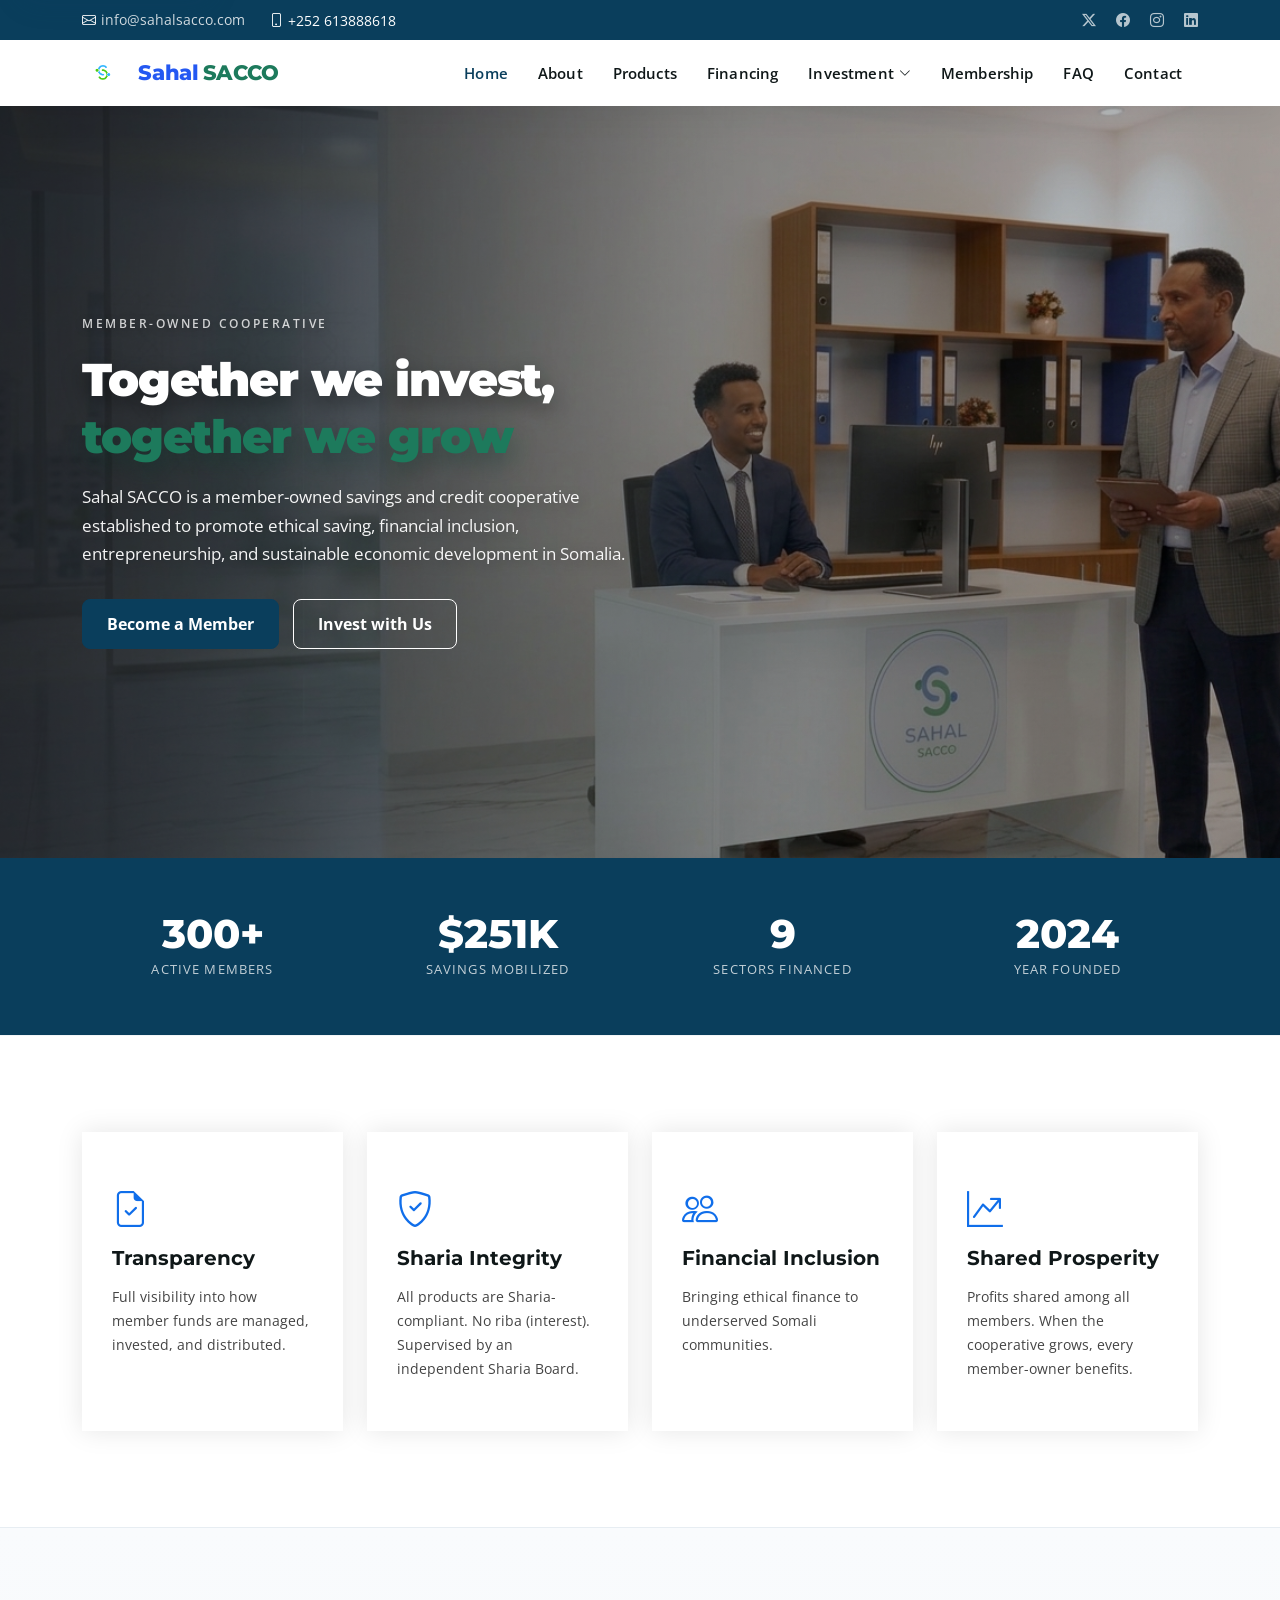
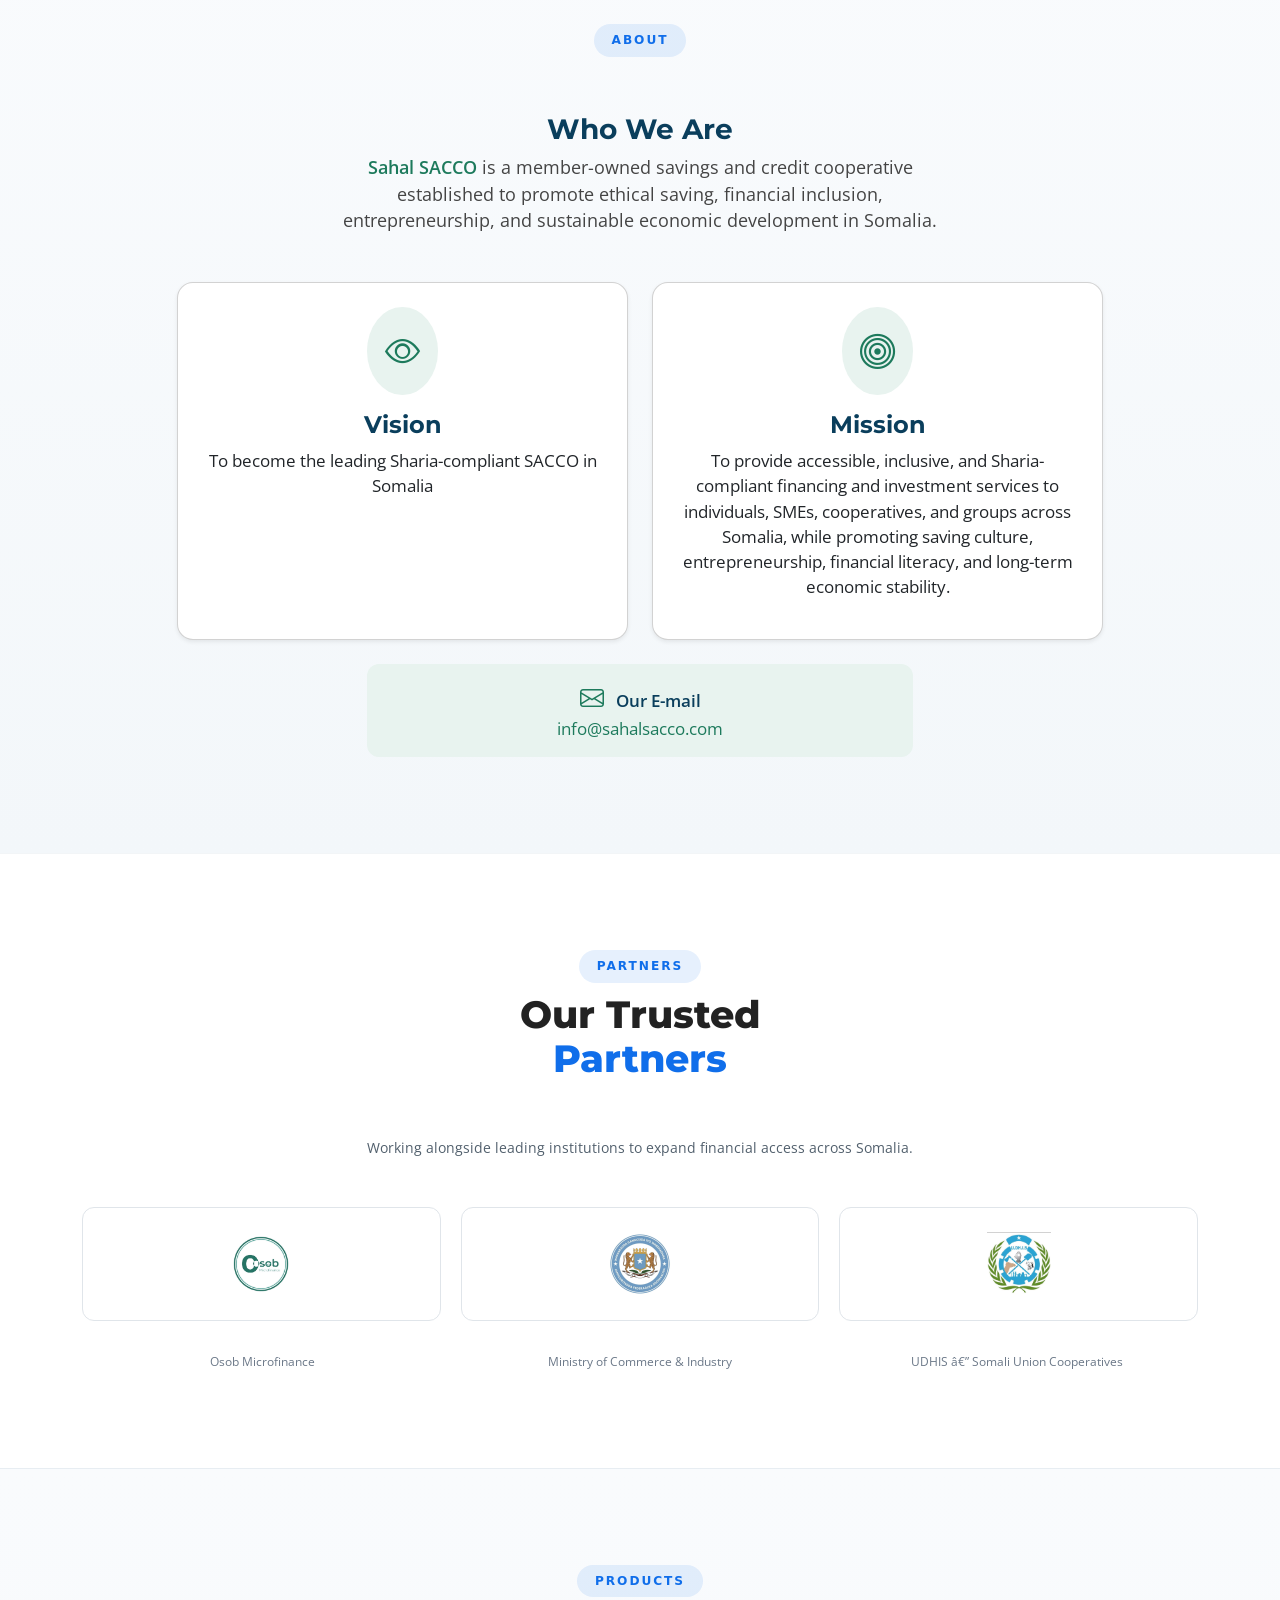
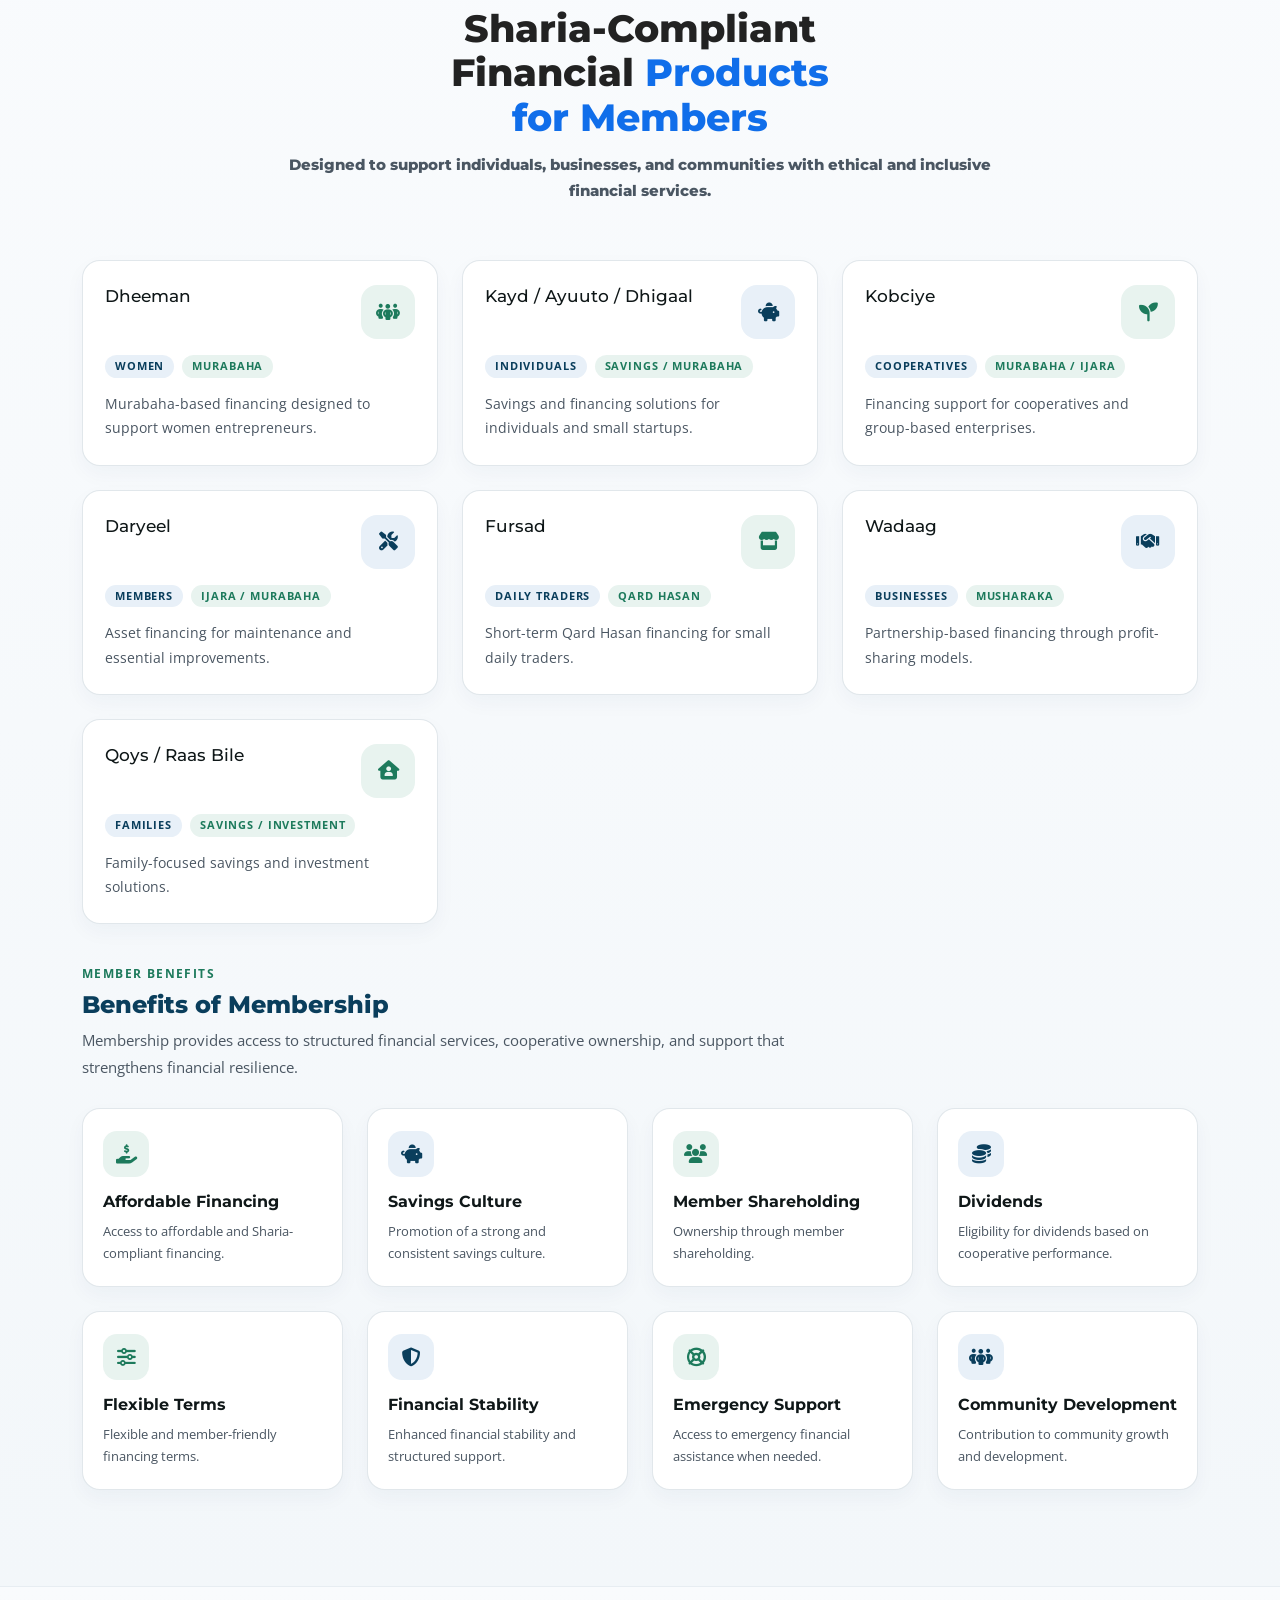
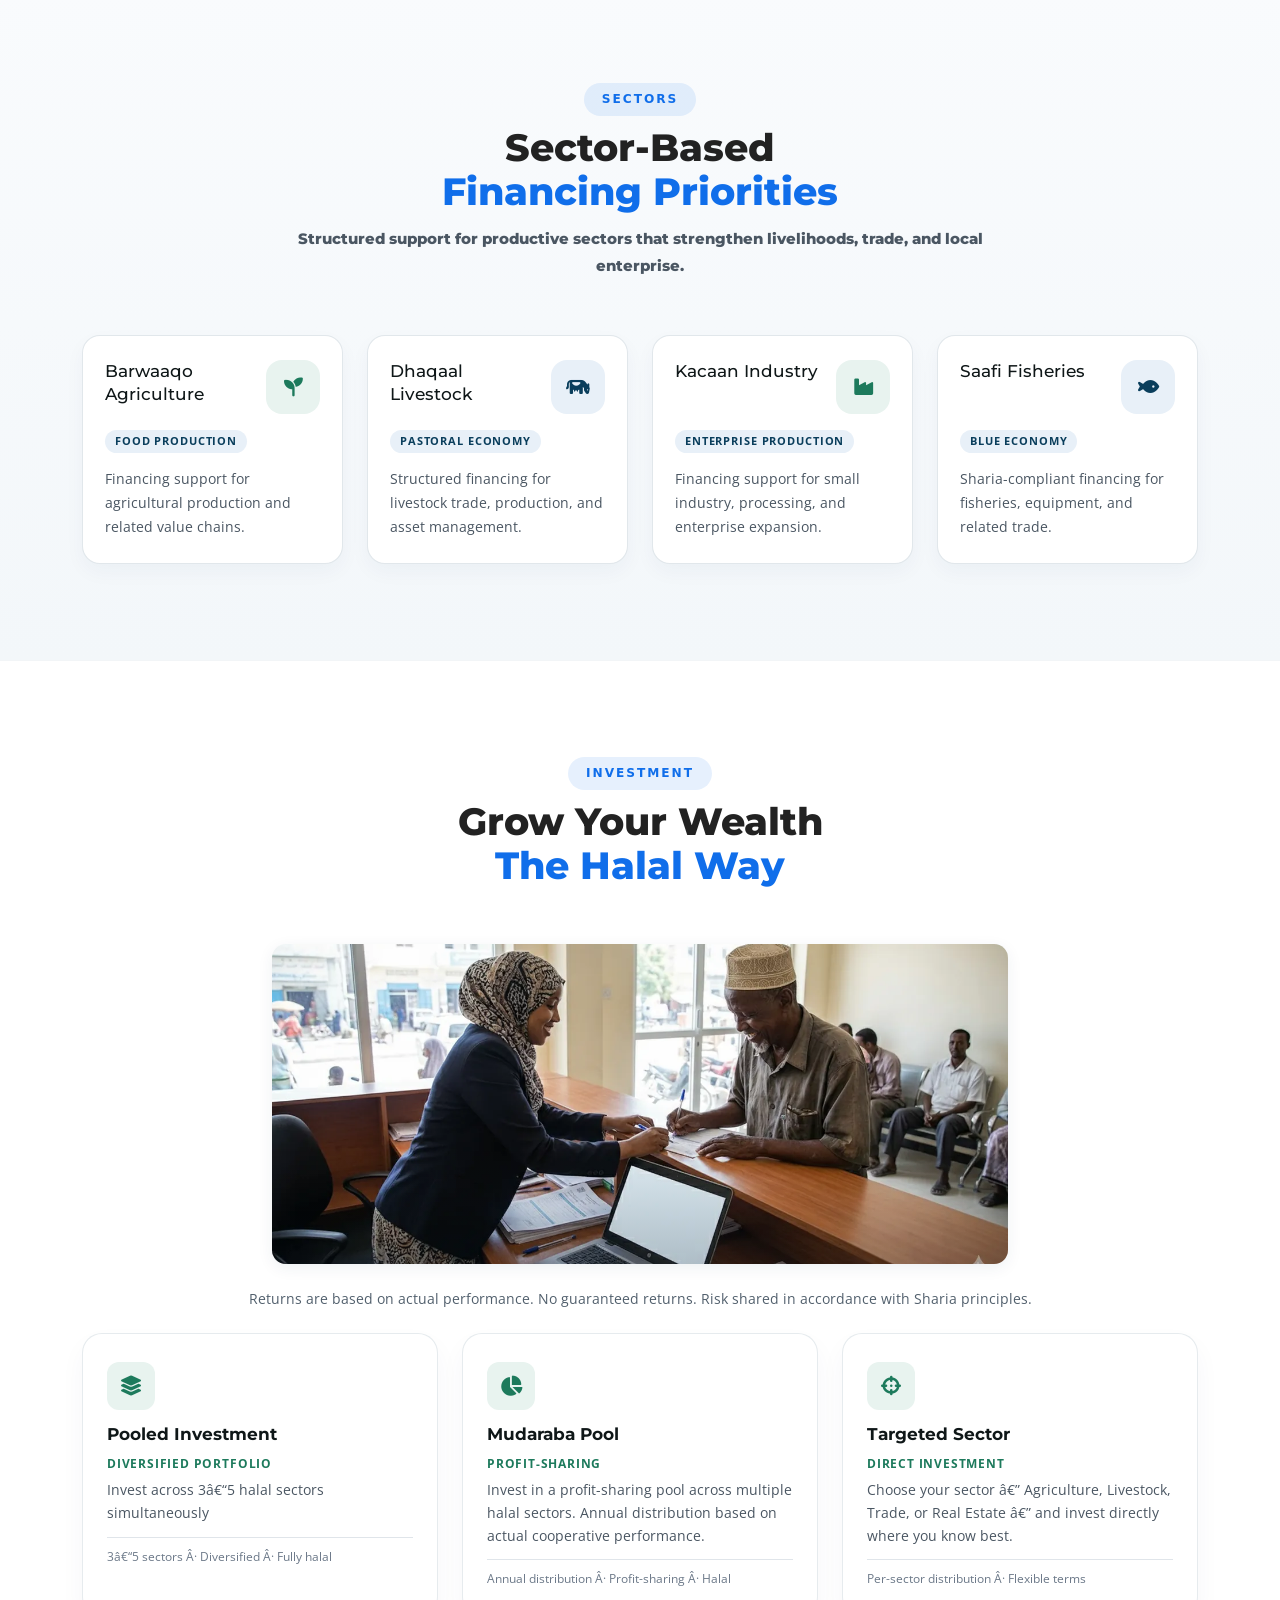
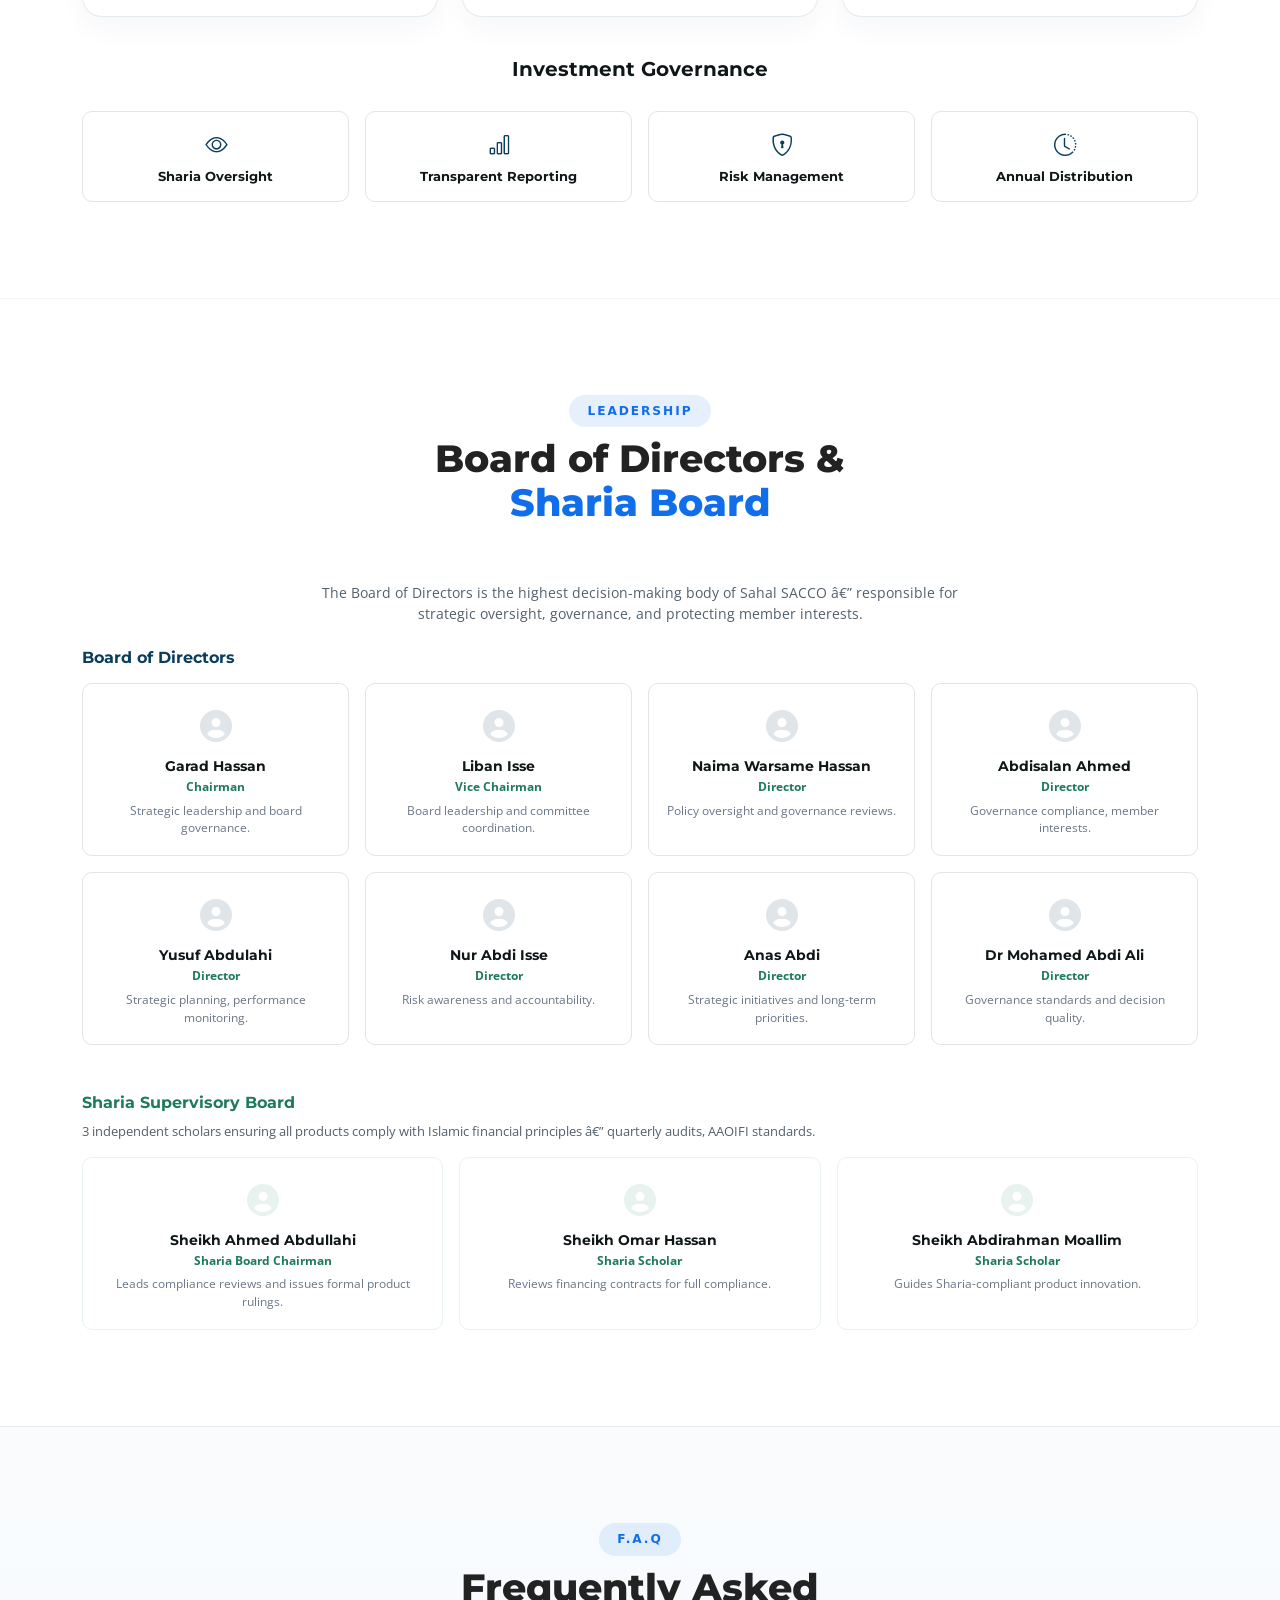
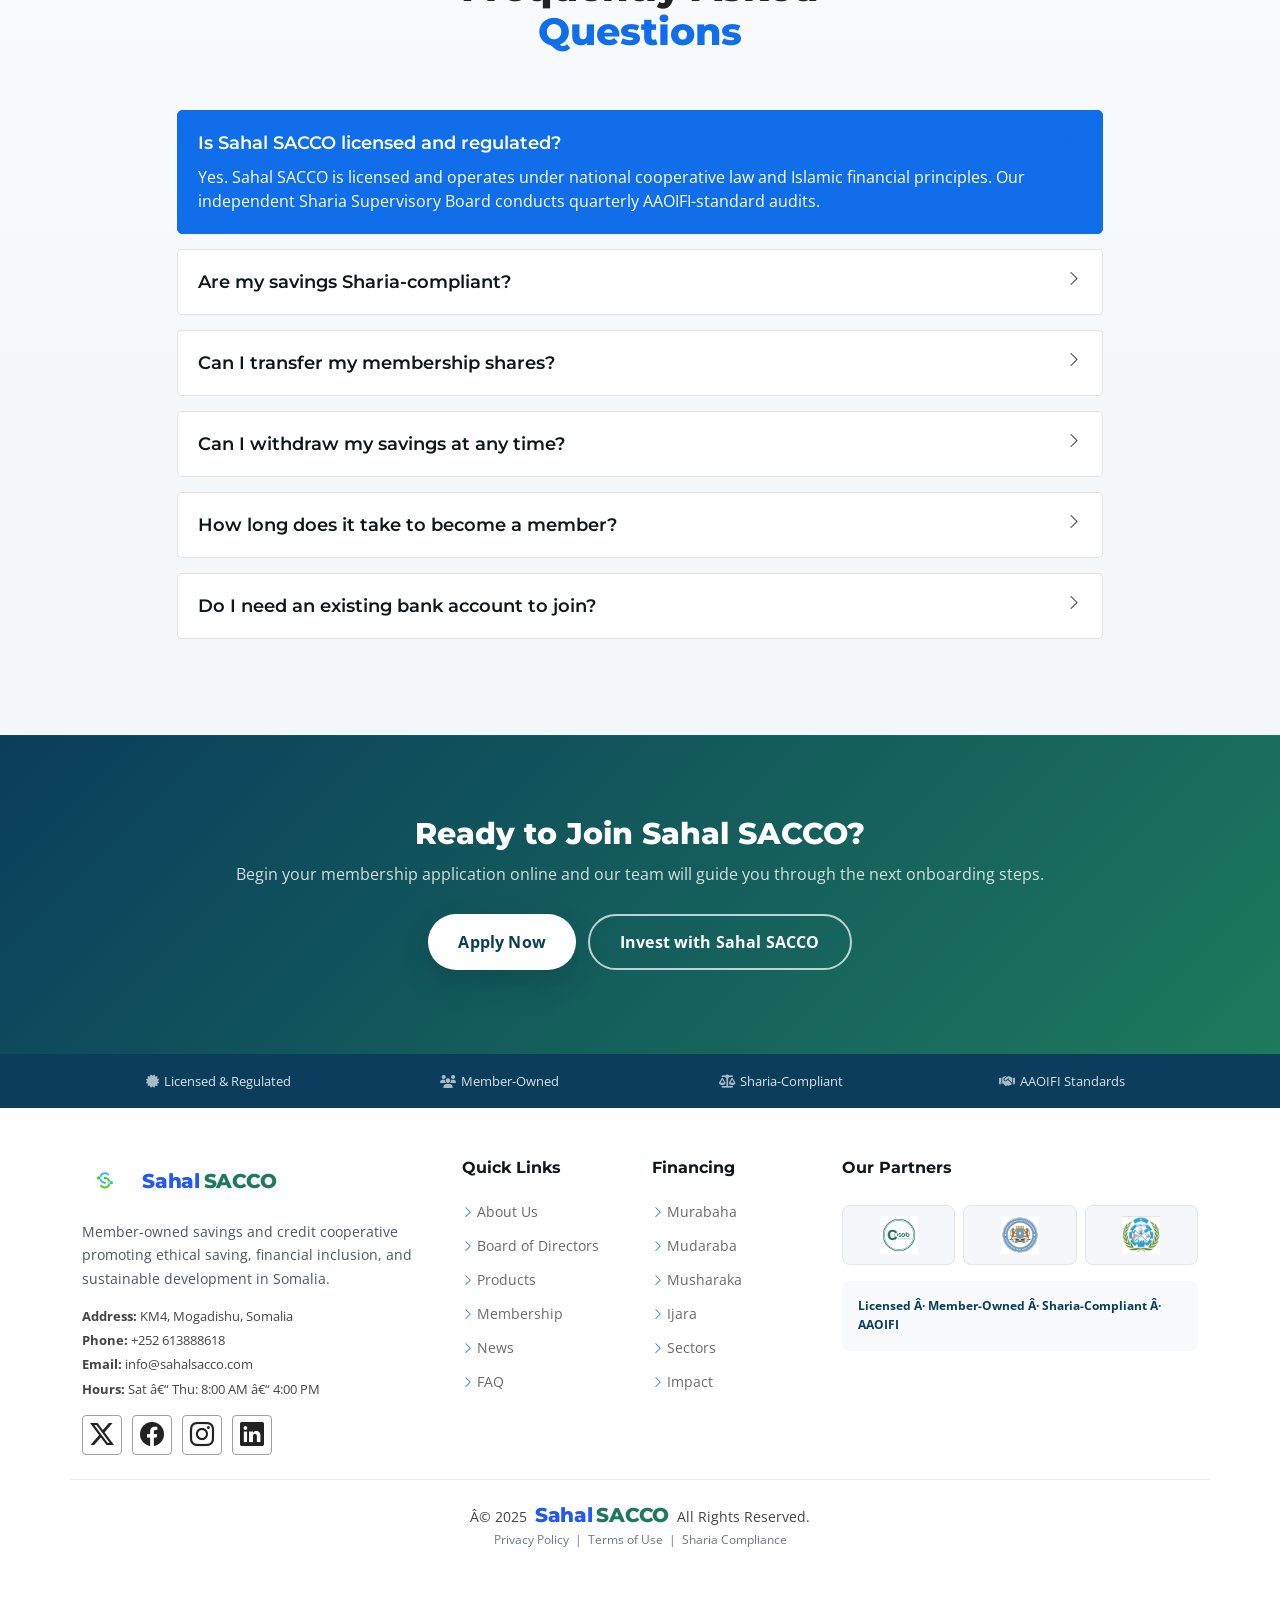
==== commit 5c7f33b8: "Update site pages, navigation links, and hero background styling" ====
--- a/index.html
+++ b/index.html
@@ -1,4 +1,4 @@
-<!DOCTYPE html>
+﻿<!DOCTYPE html>
 <html lang="en">
 
 <head>
@@ -33,7 +33,7 @@
 
   <style>
     /* ========================================
-       SAHAL SACCO — BRAND TOKEN SYSTEM
+       SAHAL SACCO â€” BRAND TOKEN SYSTEM
        ======================================== */
     :root {
       --blue:        #0A3E5C;   /* deep trust blue   */
@@ -276,32 +276,291 @@
       margin-top: 4px;
       flex-shrink: 0;
     }
-    .membership-panel {
-      background: var(--gray-50);
+    .membership-application {
+      scroll-margin-top: 120px;
+    }
+    .how-to-join {
+      scroll-margin-top: 120px;
+      background: #f7f7f7;
+    }
+    .how-to-join-heading {
+      max-width: 1120px;
+      margin: 0 auto 22px;
+      display: flex;
+      align-items: center;
+      gap: 12px;
+    }
+    .how-to-join-heading i {
+      width: 46px;
+      height: 46px;
+      border-radius: 14px;
+      display: inline-flex;
+      align-items: center;
+      justify-content: center;
+      background: var(--green-light);
+      color: var(--green);
+      font-size: 1.1rem;
+      flex-shrink: 0;
+    }
+    .how-to-join-heading h2 {
+      margin: 0;
+      font-size: 1.95rem;
+      font-weight: 800;
+      color: var(--gray-900);
+    }
+    .join-timeline {
+      background: #fff;
+      max-width: 1120px;
+      margin: 0 auto;
+      padding: 8px 0 0;
+    }
+    .join-step {
+      display: grid;
+      grid-template-columns: 64px 34px minmax(0, 1fr);
+      gap: 14px;
+      align-items: start;
+      position: relative;
+      padding-bottom: 30px;
+    }
+    .join-step:last-child {
+      padding-bottom: 0;
+    }
+    .join-step-number {
+      font-family: 'Montserrat', sans-serif;
+      font-size: 1.6rem;
+      font-weight: 400;
+      line-height: 1;
+      color: #7aac44;
+      padding-top: 2px;
+    }
+    .join-step-marker {
+      position: relative;
+      min-height: 100%;
+      display: flex;
+      justify-content: center;
+      padding-top: 3px;
+    }
+    .join-step-marker::after {
+      content: "";
+      position: absolute;
+      top: 28px;
+      bottom: -30px;
+      left: 50%;
+      width: 2px;
+      transform: translateX(-50%);
+      background: #d9d9d9;
+    }
+    .join-step:last-child .join-step-marker::after {
+      display: none;
+    }
+    .join-step-marker i {
+      width: 16px;
+      height: 16px;
+      border-radius: 50%;
+      border: 2px solid #454545;
+      color: #454545;
+      font-size: .48rem;
+      background: #fff;
+      display: inline-flex;
+      align-items: center;
+      justify-content: center;
+      position: relative;
+      z-index: 1;
+      margin-top: 1px;
+    }
+    .join-step-content h3 {
+      font-size: 1.32rem;
+      font-weight: 400;
+      color: #4b4b4b;
+      margin: -2px 0 8px;
+      letter-spacing: -.02em;
+      line-height: 1.35;
+    }
+    .join-step-copy {
+      font-size: .95rem;
+      color: #606060;
+      line-height: 1.7;
+      margin: 0;
+    }
+    .join-step-copy + .join-requirements-list {
+      margin-top: 10px;
+    }
+    .join-requirements-list {
+      list-style: none;
+      padding: 0;
+      margin: 0;
+    }
+    .join-requirements-list li {
+      font-size: .95rem;
+      color: #606060;
+      line-height: 1.7;
+      margin: 0;
+    }
+    .membership-form-shell,
+    .membership-cta-panel {
+      background: #fff;
       border: 1px solid var(--gray-200);
       border-radius: var(--radius-lg);
       padding: 28px;
-    }
-    .membership-panel h6 {
-      font-size: .78rem;
+      box-shadow: var(--shadow);
+    }
+    .membership-form-shell {
+      height: 100%;
+    }
+    .membership-cta-panel {
+      margin-top: 30px;
+      max-width: 1120px;
+      border-radius: 0;
+      border: 0;
+      padding: 24px 28px;
+      background: var(--blue);
+      color: #fff;
+      display: flex;
+      align-items: center;
+      justify-content: space-between;
+      gap: 18px;
+      box-shadow: none;
+      margin-left: auto;
+      margin-right: auto;
+    }
+    .membership-cta-copy {
+      display: flex;
+      align-items: center;
+      gap: 16px;
+    }
+    .membership-cta-copy > div:last-child {
+      border-left: 2px solid rgba(255,255,255,.35);
+      padding-left: 14px;
+    }
+    .membership-cta-icon {
+      font-size: 2rem;
+      color: #fff;
+      line-height: 1;
+    }
+    .membership-cta-kicker {
+      font-size: .8rem;
+      font-weight: 700;
+      text-transform: uppercase;
+      letter-spacing: .02em;
+      color: rgba(255,255,255,.85);
+      margin-bottom: 4px;
+    }
+    .membership-cta-panel h3 {
+      color: #fff;
+      font-size: 1.9rem;
+      font-weight: 800;
+      margin: 0;
+      text-transform: uppercase;
+      line-height: 1.1;
+    }
+    .membership-cta-panel .btn-get-started {
+      min-width: 160px;
+      padding: 13px 26px;
+      border: 2px solid rgba(255,255,255,.9) !important;
+      border-radius: 0;
+      background: transparent !important;
+      box-shadow: none !important;
+      text-transform: uppercase;
+      font-size: .9rem;
+      font-weight: 800;
+      letter-spacing: .02em;
+    }
+    .membership-cta-panel .btn-get-started:hover {
+      background: rgba(255,255,255,.12) !important;
+      transform: none;
+    }
+    .membership-form-section {
+      margin-top: 28px;
+      display: none;
+    }
+    .membership-form-section.is-visible {
+      display: block;
+      animation: membershipFormReveal .28s ease;
+    }
+    .membership-form-head {
+      max-width: 720px;
+      margin: 0 auto 24px;
+      text-align: center;
+    }
+    .membership-form-head .card-kicker {
+      display: inline-block;
+      font-size: .76rem;
+      font-weight: 700;
       text-transform: uppercase;
       letter-spacing: .08em;
       color: var(--blue);
-      margin-bottom: 14px;
-    }
-    .membership-benefits li {
-      display: flex;
-      gap: 10px;
-      align-items: flex-start;
       margin-bottom: 12px;
+    }
+    .membership-form-head h3 {
+      font-size: 1.3rem;
+      margin-bottom: 10px;
+    }
+    .membership-form-head p {
+      margin-bottom: 0;
       color: var(--gray-600);
+      line-height: 1.7;
+    }
+    @keyframes membershipFormReveal {
+      from {
+        opacity: 0;
+        transform: translateY(16px);
+      }
+      to {
+        opacity: 1;
+        transform: translateY(0);
+      }
+    }
+    .membership-form .form-label {
       font-size: .88rem;
-      line-height: 1.6;
-    }
-    .membership-benefits li i {
-      color: var(--green);
-      margin-top: 4px;
-      flex-shrink: 0;
+      font-weight: 700;
+      color: var(--gray-900);
+      margin-bottom: 8px;
+    }
+    .membership-form .form-control,
+    .membership-form .form-select {
+      min-height: 52px;
+      border: 1px solid var(--gray-200);
+      border-radius: 12px;
+      padding: 12px 14px;
+      color: var(--gray-900);
+      box-shadow: none;
+    }
+    .membership-form textarea.form-control {
+      min-height: 150px;
+      resize: vertical;
+    }
+    .membership-form .form-control::placeholder {
+      color: var(--gray-500);
+    }
+    .membership-form .form-control:focus,
+    .membership-form .form-select:focus {
+      border-color: var(--green);
+      box-shadow: 0 0 0 .2rem rgba(29,122,92,.12);
+    }
+    .membership-form .form-hint {
+      font-size: .78rem;
+      color: var(--gray-500);
+      margin-top: -2px;
+    }
+    .membership-form .sent-message,
+    .membership-form .error-message,
+    .membership-form .loading {
+      border-radius: 12px;
+    }
+    .membership-form button[type=submit] {
+      color: #fff;
+      background: linear-gradient(135deg, var(--blue) 0%, var(--blue-mid) 100%);
+      border: 0;
+      border-radius: 999px;
+      padding: 14px 30px;
+      font-weight: 700;
+      transition: transform .22s ease, box-shadow .22s ease, background .22s ease;
+      box-shadow: 0 10px 22px rgba(10,62,92,.16);
+    }
+    .membership-form button[type=submit]:hover {
+      background: linear-gradient(135deg, var(--blue-mid) 0%, #0b5d8f 100%);
+      transform: translateY(-1px);
+      box-shadow: 0 16px 30px rgba(10,62,92,.22);
     }
 
     /* -- Board cards -- */
@@ -482,7 +741,33 @@
       .section-title { padding-bottom: 36px; }
       .sitename { font-size: 1.22rem; }
       .logo img.brand-logo { height: 44px; }
-      .membership-panel { padding: 22px 18px; }
+      .membership-form-shell,
+      .membership-cta-panel { padding: 22px 18px; }
+      .how-to-join-heading h2 {
+        font-size: 1.6rem;
+      }
+      .join-step {
+        grid-template-columns: 54px 28px minmax(0, 1fr);
+        gap: 12px;
+      }
+      .join-step-number {
+        font-size: 1.35rem;
+      }
+      .join-step-content h3 {
+        font-size: 1.25rem;
+        font-weight: 400;
+      }
+      .membership-cta-panel {
+        flex-direction: column;
+        align-items: flex-start;
+      }
+      .membership-cta-copy {
+        align-items: flex-start;
+      }
+      .membership-cta-copy > div:last-child {
+        border-left: 0;
+        padding-left: 0;
+      }
     }
 
     /* -- Trust footer strip -- */
@@ -1244,20 +1529,19 @@
             <li><a href="#hero" class="active" aria-current="page">Home</a></li>
             <li><a href="#about">About</a></li>
             <li><a href="#products">Products</a></li>
-            <li><a href="#financing">Financing</a></li>
+            <li><a href="financing.html">Financing</a></li>
             <li class="dropdown">
-              <a href="#" aria-haspopup="true" aria-expanded="false"><span>More</span><i class="bi bi-chevron-down toggle-dropdown" aria-hidden="true"></i></a>
+              <a href="index.html#investment" aria-haspopup="true" aria-expanded="false"><span>Investment</span><i class="bi bi-chevron-down toggle-dropdown" aria-hidden="true"></i></a>
               <ul>
-                <li><a href="#sectors">Sectors</a></li>
-                <li><a href="#investment">Investment</a></li>
-                <li><a href="#impact">Impact</a></li>
-                <li><a href="#board">Leadership</a></li>
-                <li><a href="#news">News</a></li>
+                <li><a href="financing.html">Financing</a></li>
+                <li><a href="sectors.html">Sectors</a></li>
+                <li><a href="membership.html">Membership</a></li>
+                <li><a href="contact.html">Contact</a></li>
               </ul>
             </li>
-            <li><a href="#membership">Membership</a></li>
+            <li><a href="membership.html">Membership</a></li>
             <li><a href="#faq">FAQ</a></li>
-            <li><a href="#contact">Contact</a></li>
+            <li><a href="contact.html">Contact</a></li>
           </ul>
           <button type="button" class="mobile-nav-toggle d-xl-none bi bi-list" aria-controls="navmenu-list" aria-expanded="false" aria-label="Open navigation menu"></button>
         </nav>
@@ -1277,7 +1561,7 @@
             Sahal SACCO is a member-owned savings and credit cooperative established to promote ethical saving, financial inclusion, entrepreneurship, and sustainable economic development in Somalia.
           </p>
           <div class="hero-actions">
-            <a href="#membership" class="hero-btn">Become a Member</a>
+            <a href="membership.html" class="hero-btn">Become a Member</a>
             <a href="#investment" class="hero-btn hero-btn-outline">Invest with Us</a>
           </div>
         </div>
@@ -1408,7 +1692,7 @@
         <div class="row g-3 mt-3 justify-content-center text-center" style="font-size:.78rem;color:var(--gray-500);">
           <div class="col-4">Osob Microfinance</div>
           <div class="col-4">Ministry of Commerce &amp; Industry</div>
-          <div class="col-4">UDHIS — Somali Union Cooperatives</div>
+          <div class="col-4">UDHIS â€” Somali Union Cooperatives</div>
         </div>
       </div>
     </section><!-- /Partners -->
@@ -1580,58 +1864,6 @@
       </div>
     </section><!-- /Products -->
 
-    <!-- ================ FINANCING ================ -->
-        <section id="financing" class="section">
-      <div class="container section-title" data-aos="fade-up">
-        <h2>Financing</h2>
-        <p>Islamic Financial Models</p>
-      </div>
-      <div class="container">
-        <div class="row g-4">
-          <div class="col-lg-4 col-md-6 d-flex" data-aos="fade-up" data-aos-delay="100">
-            <div class="s-card">
-              <div class="ci green"><i class="fas fa-tags"></i></div>
-              <h4>Murabaha</h4>
-              <span class="sub">Cost-Plus Financing</span>
-              <p>Asset financing with a clear purchase cost and agreed halal margin.</p>
-            </div>
-          </div>
-          <div class="col-lg-4 col-md-6 d-flex" data-aos="fade-up" data-aos-delay="150">
-            <div class="s-card">
-              <div class="ci blue"><i class="fas fa-chart-line"></i></div>
-              <h4>Mudaraba</h4>
-              <span class="sub">Profit-Sharing Partnership</span>
-              <p>One party invests capital while profits are shared by agreement.</p>
-            </div>
-          </div>
-          <div class="col-lg-4 col-md-6 d-flex" data-aos="fade-up" data-aos-delay="200">
-            <div class="s-card">
-              <div class="ci green"><i class="fas fa-key"></i></div>
-              <h4>Ijara</h4>
-              <span class="sub">Leasing</span>
-              <p>Use essential assets through Sharia-compliant leasing arrangements.</p>
-            </div>
-          </div>
-          <div class="col-lg-4 col-md-6 d-flex" data-aos="fade-up" data-aos-delay="250">
-            <div class="s-card">
-              <div class="ci blue"><i class="fas fa-users"></i></div>
-              <h4>Musharaka</h4>
-              <span class="sub">Joint Venture Partnership</span>
-              <p>Partners contribute capital together and share profit and risk fairly.</p>
-            </div>
-          </div>
-          <div class="col-lg-4 col-md-6 d-flex" data-aos="fade-up" data-aos-delay="300">
-            <div class="s-card">
-              <div class="ci green"><i class="fas fa-certificate"></i></div>
-              <h4>Sukuk</h4>
-              <span class="sub">Islamic Bonds</span>
-              <p>Asset-backed certificates that support halal investment and funding.</p>
-            </div>
-          </div>
-        </div>
-      </div>
-    </section><!-- /Financing -->
-
     <!-- ================ SECTORS ================ -->
         <section id="sectors" class="section light-background">
       <div class="container section-title" data-aos="fade-up">
@@ -1713,8 +1945,8 @@
             <div class="s-card">
               <div class="ci green"><i class="fas fa-layer-group"></i></div>
               <h4>Pooled Investment</h4><span class="sub">Diversified Portfolio</span>
-              <p>Invest across 3–5 halal sectors simultaneously</p>
-              <span class="foot">3–5 sectors · Diversified · Fully halal</span>
+              <p>Invest across 3â€“5 halal sectors simultaneously</p>
+              <span class="foot">3â€“5 sectors Â· Diversified Â· Fully halal</span>
             </div>
           </div>
           <div class="col-lg-4 col-md-6 d-flex" data-aos="fade-up" data-aos-delay="200">
@@ -1722,15 +1954,15 @@
               <div class="ci green"><i class="fas fa-chart-pie"></i></div>
               <h4>Mudaraba Pool</h4><span class="sub">Profit-Sharing</span>
               <p>Invest in a profit-sharing pool across multiple halal sectors. Annual distribution based on actual cooperative performance.</p>
-              <span class="foot">Annual distribution · Profit-sharing · Halal</span>
+              <span class="foot">Annual distribution Â· Profit-sharing Â· Halal</span>
             </div>
           </div>
           <div class="col-lg-4 col-md-6 d-flex" data-aos="fade-up" data-aos-delay="300">
             <div class="s-card">
               <div class="ci green"><i class="fas fa-crosshairs"></i></div>
               <h4>Targeted Sector</h4><span class="sub">Direct Investment</span>
-              <p>Choose your sector — Agriculture, Livestock, Trade, or Real Estate — and invest directly where you know best.</p>
-              <span class="foot">Per-sector distribution · Flexible terms</span>
+              <p>Choose your sector â€” Agriculture, Livestock, Trade, or Real Estate â€” and invest directly where you know best.</p>
+              <span class="foot">Per-sector distribution Â· Flexible terms</span>
             </div>
           </div>
         </div>
@@ -1744,82 +1976,6 @@
       </div>
     </section><!-- /Investment -->
 
-    <!-- ================ IMPACT ================ -->
-    <section id="impact" class="section light-background">
-      <div class="container section-title" data-aos="fade-up">
-        <h2>Impact</h2>
-        <p>Five Ways We Strengthen Communities</p>
-      </div>
-      <div class="container">
-
-        <!-- Member story -->
-        <div class="row g-4 mb-5 align-items-center" data-aos="fade-up">
-          <div class="col-md-5">
-            <div class="media-frame media-story">
-              <img src="assets/img/member-story.webp" alt="Sahal SACCO member entrepreneur in her workplace" loading="lazy" decoding="async">
-            </div>
-          </div>
-          <div class="col-md-7">
-            <div class="story-box">
-              <span style="font-size:.7rem;font-weight:700;text-transform:uppercase;letter-spacing:.12em;color:var(--green);display:block;margin-bottom:10px;">Member Story</span>
-              <blockquote>"Together, our members are building businesses and creating jobs. From small shops to community enterprises — we grow together."</blockquote>
-              <p style="font-size:.84rem;color:var(--gray-600);margin-top:12px;margin-bottom:0;">Fartun Ahmed joined with 5 shares, saved for 18 months, accessed Murabaha financing, and now employs two women from her neighborhood.</p>
-            </div>
-          </div>
-        </div>
-
-        <div class="row g-4">
-          <div class="col-lg-4 col-md-6 d-flex" data-aos="fade-up" data-aos-delay="100">
-            <div class="imp-card">
-              <div class="ii"><i class="fas fa-graduation-cap"></i></div>
-              <h4>Youth Employment</h4>
-              <p>40% of financing goes to members under 35, creating jobs for the next generation.</p>
-              <div class="is"><div class="isf">40%</div><div class="isl">of financing to under-35s</div></div>
-            </div>
-          </div>
-          <div class="col-lg-4 col-md-6 d-flex" data-aos="fade-up" data-aos-delay="150">
-            <div class="imp-card">
-              <div class="ii"><i class="fas fa-store"></i></div>
-              <h4>SME Growth</h4>
-              <p>Supporting small businesses with Sharia-compliant capital to scale and create sustainable employment.</p>
-              <div class="is"><div class="isf">300+</div><div class="isl">businesses supported</div></div>
-            </div>
-          </div>
-          <div class="col-lg-4 col-md-6 d-flex" data-aos="fade-up" data-aos-delay="200">
-            <div class="imp-card">
-              <div class="ii"><i class="fas fa-users"></i></div>
-              <h4>Cooperative Strengthening</h4>
-              <p>Modeling transparent governance and member ownership to build Somalia's cooperative movement.</p>
-              <div class="is"><div class="isf">11</div><div class="isl">member-elected board directors</div></div>
-            </div>
-          </div>
-          <div class="col-lg-4 col-md-6 d-flex" data-aos="fade-up" data-aos-delay="250">
-            <div class="imp-card">
-              <div class="ii"><i class="fas fa-hand-holding-heart"></i></div>
-              <h4>Financial Inclusion</h4>
-              <p>75% of members had no formal bank account before joining Sahal SACCO.</p>
-              <div class="is"><div class="isf">75%</div><div class="isl">previously unbanked</div></div>
-            </div>
-          </div>
-          <div class="col-lg-4 col-md-6 d-flex" data-aos="fade-up" data-aos-delay="300">
-            <div class="imp-card">
-              <div class="ii"><i class="fas fa-venus"></i></div>
-              <h4>Women's Empowerment</h4>
-              <p>Women represent 48% of membership, supported by targeted literacy programs and Haween Kaab financing.</p>
-              <div class="is"><div class="isf">48%</div><div class="isl">women members</div></div>
-            </div>
-          </div>
-          <div class="col-lg-4 col-md-6 d-flex" data-aos="fade-up" data-aos-delay="350">
-            <div class="imp-card" style="background:var(--blue);border-color:var(--blue);">
-              <div class="ii" style="background:rgba(255,255,255,.12);"><i class="fas fa-bullseye" style="color:#fff;"></i></div>
-              <h4 style="color:#fff;">Growth Targets</h4>
-              <p style="color:rgba(255,255,255,.8);margin-bottom:0;">$1.5M investment<br>20,000 members<br>27 sectors financed across Somalia</p>
-            </div>
-          </div>
-        </div>
-      </div>
-    </section><!-- /Impact -->
-
     <!-- ================ BOARD / LEADERSHIP ================ -->
     <section id="board" class="team section">
       <div class="container section-title" data-aos="fade-up">
@@ -1827,7 +1983,7 @@
         <p><span>Board of Directors &amp;</span> <span class="description-title">Sharia Board</span></p>
       </div>
       <div class="container">
-        <p class="text-center text-muted mb-4" style="font-size:.88rem;max-width:640px;margin-inline:auto;">The Board of Directors is the highest decision-making body of Sahal SACCO — responsible for strategic oversight, governance, and protecting member interests.</p>
+        <p class="text-center text-muted mb-4" style="font-size:.88rem;max-width:640px;margin-inline:auto;">The Board of Directors is the highest decision-making body of Sahal SACCO â€” responsible for strategic oversight, governance, and protecting member interests.</p>
 
         <h6 class="fw-bold mb-3" style="color:var(--blue);">Board of Directors</h6>
         <div class="row g-3 mb-5">
@@ -1842,7 +1998,7 @@
         </div>
 
         <h6 class="fw-bold mb-2" style="color:var(--green);">Sharia Supervisory Board</h6>
-        <p class="text-muted mb-3" style="font-size:.84rem;">3 independent scholars ensuring all products comply with Islamic financial principles — quarterly audits, AAOIFI standards.</p>
+        <p class="text-muted mb-3" style="font-size:.84rem;">3 independent scholars ensuring all products comply with Islamic financial principles â€” quarterly audits, AAOIFI standards.</p>
         <div class="row g-3">
           <div class="col-md-4"><div class="b-card sharia"><div class="av"><i class="fas fa-user-circle"></i></div><h5>Sheikh Ahmed Abdullahi</h5><span class="rl">Sharia Board Chairman</span><p>Leads compliance reviews and issues formal product rulings.</p></div></div>
           <div class="col-md-4"><div class="b-card sharia"><div class="av"><i class="fas fa-user-circle"></i></div><h5>Sheikh Omar Hassan</h5><span class="rl">Sharia Scholar</span><p>Reviews financing contracts for full compliance.</p></div></div>
@@ -1850,75 +2006,6 @@
         </div>
       </div>
     </section><!-- /Board -->
-
-    <!-- ================ NEWS ================ -->
-    <section id="news" class="section light-background">
-      <div class="container section-title" data-aos="fade-up">
-        <h2>News</h2>
-        <p><span>Latest Updates from</span> <span class="description-title">Sahal SACCO</span></p>
-      </div>
-      <div class="container">
-        <div class="fn-card mb-4" data-aos="fade-up">
-          <span class="fc">Branch Opening</span><span class="fd">March 15, 2025</span>
-          <h3>Sahal SACCO Opens New Branch in Garowe, Puntland</h3>
-          <p>Bringing Sharia-compliant financial services to entrepreneurs, farmers, and families in northeastern Somalia.</p>
-        </div>
-        <div class="row g-4">
-          <div class="col-lg-3 col-md-6 d-flex" data-aos="fade-up" data-aos-delay="100"><div class="n-card"><div class="nm"><span class="nc">New Product</span><span class="nd">Feb 28, 2025</span></div><h5>Agricultural Financing Launched</h5><p>Salam contracts for smallholder farmers in Lower Shabelle — 100% advance payments for future crop delivery.</p></div></div>
-          <div class="col-lg-3 col-md-6 d-flex" data-aos="fade-up" data-aos-delay="200"><div class="n-card"><div class="nm"><span class="nc">Event</span><span class="nd">Feb 10, 2025</span></div><h5>Annual Members Meeting</h5><p>Join us March 25 at the Mogadishu head office — profit distribution, board elections, and 2024 annual report.</p></div></div>
-          <div class="col-lg-3 col-md-6 d-flex" data-aos="fade-up" data-aos-delay="300"><div class="n-card"><div class="nm"><span class="nc">Investment</span><span class="nd">Jan 22, 2025</span></div><h5>Pooled Investment Program Opens</h5><p>Members can now invest in a diversified halal portfolio across agriculture, trade, and real estate. Min: $500.</p></div></div>
-          <div class="col-lg-3 col-md-6 d-flex" data-aos="fade-up" data-aos-delay="400"><div class="n-card"><div class="nm"><span class="nc">Milestone</span><span class="nd">Dec 5, 2024</span></div><h5>400 Members Reached</h5><p>We reached 400 active members and $240,000 in member savings. Thank you to our growing cooperative family.</p></div></div>
-        </div>
-      </div>
-    </section><!-- /News -->
-
-    <!-- ================ MEMBERSHIP ================ -->
-    <section id="membership" class="section">
-      <div class="container section-title" data-aos="fade-up">
-        <h2>Membership</h2>
-        <p><span>Become a</span> <span class="description-title">Member-Owner</span></p>
-      </div>
-      <div class="container">
-        <div class="row g-4 align-items-center">
-
-          <div class="col-lg-5" data-aos="fade-up" data-aos-delay="100">
-            <div class="media-frame media-membership">
-              <img src="assets/img/hero-membership.webp" alt="Sahal SACCO members meeting at the cooperative" loading="lazy" decoding="async">
-            </div>
-            <div class="row g-2 mt-3">
-              <div class="col-6"><div class="t-item"><div class="ico"><i class="fas fa-vote-yea"></i></div><div><h5>Ownership</h5><p>Shareholder with democratic voting rights.</p></div></div></div>
-              <div class="col-6"><div class="t-item"><div class="ico"><i class="fas fa-piggy-bank"></i></div><div><h5>Savings</h5><p>Mudaraba savings, no fees, flexible access.</p></div></div></div>
-              <div class="col-6"><div class="t-item"><div class="ico"><i class="fas fa-hand-holding-usd"></i></div><div><h5>Financing</h5><p>Sharia-compliant financing on request.</p></div></div></div>
-              <div class="col-6"><div class="t-item"><div class="ico"><i class="fas fa-chart-line"></i></div><div><h5>Dividends</h5><p>Annual dividend on performance.</p></div></div></div>
-            </div>
-          </div>
-
-          <div class="col-lg-7 ps-lg-5" data-aos="fade-up" data-aos-delay="200">
-            <div class="membership-panel">
-              <h3 style="font-family:'Montserrat',sans-serif;font-weight:700;font-size:1.25rem;margin-bottom:8px;">Become a member-owner with a clear path to saving and growth.</h3>
-              <p style="font-size:.9rem;color:var(--gray-600);margin-bottom:20px;">Membership gives you ownership, access to cooperative financial services, and a voice in the institution.</p>
-              <div class="sh-note mb-4"><i class="fas fa-info-circle me-2"></i>Share value and payment details are available at our head office in KM4, Mogadishu.</div>
-
-              <h6>Benefits</h6>
-              <ul class="list-unstyled membership-benefits mb-4">
-                <li><i class="bi bi-check-circle-fill"></i><span>Democratic ownership with voting rights and member participation.</span></li>
-                <li><i class="bi bi-check-circle-fill"></i><span>Access to Sharia-compliant savings, financing, and investment services.</span></li>
-                <li><i class="bi bi-check-circle-fill"></i><span>Opportunity to benefit from cooperative performance and annual dividends.</span></li>
-                <li><i class="bi bi-check-circle-fill"></i><span>Support designed for households, entrepreneurs, and small businesses.</span></li>
-              </ul>
-
-              <h6>Simple Steps</h6>
-              <div class="stp"><div class="sn">01</div><div><h5>Register</h5><p>Complete the membership application with Member Services.</p></div></div>
-              <div class="stp"><div class="sn">02</div><div><h5>Submit Documents</h5><p>Provide the required identification and supporting records.</p></div></div>
-              <div class="stp"><div class="sn">03</div><div><h5>Approval</h5><p>Our team reviews the application and confirms your membership.</p></div></div>
-              <div class="stp"><div class="sn">04</div><div><h5>Start Saving</h5><p>Open your account, activate your shares, and begin using SACCO services.</p></div></div>
-            </div>
-            <a href="#contact" class="btn-get-started mt-2 d-inline-block">Start Your Application</a>
-          </div>
-
-        </div>
-      </div>
-    </section><!-- /Membership -->
 
     <!-- ================ FAQ ================ -->
     <section id="faq" class="faq section light-background">
@@ -1939,7 +2026,7 @@
 
               <div class="faq-item">
                 <h3>Are my savings Sharia-compliant?</h3>
-                <div class="faq-content"><p>Yes. All savings are invested in halal activities only. Profits are shared under a Mudaraba profit-sharing model — absolutely no interest (riba).</p></div>
+                <div class="faq-content"><p>Yes. All savings are invested in halal activities only. Profits are shared under a Mudaraba profit-sharing model â€” absolutely no interest (riba).</p></div>
                 <i class="faq-toggle bi bi-chevron-right"></i>
               </div>
 
@@ -1976,90 +2063,12 @@
     <!-- ================ CTA ================ -->
     <section class="cta-strip" aria-labelledby="cta-heading">
       <div class="container">
-        <h2 id="cta-heading">Become a Member-Owner Today</h2>
-        <p>Membership starts with a share purchase. Visit our office or contact us for current requirements.</p>
-        <a href="#membership" class="btn-w">Become a Member</a>
+        <h2 id="cta-heading">Ready to Join Sahal SACCO?</h2>
+        <p>Begin your membership application online and our team will guide you through the next onboarding steps.</p>
+        <a href="membership.html" class="btn-w">Apply Now</a>
         <a href="#investment"  class="btn-o">Invest with Sahal SACCO</a>
       </div>
     </section>
-
-    <!-- ================ CONTACT ================ -->
-    <section id="contact" class="contact section">
-      <div class="container section-title" data-aos="fade-up">
-        <h2>Contact</h2>
-        <p><span>Get in</span> <span class="description-title">Touch</span></p>
-      </div>
-      <div class="container" data-aos="fade-up" data-aos-delay="100">
-        <div class="row gy-4">
-
-          <div class="col-lg-5">
-            <div class="info-wrap">
-              <div class="info-item d-flex" data-aos="fade-up" data-aos-delay="200">
-                <i class="bi bi-geo-alt flex-shrink-0"></i>
-                <div>
-                  <h3>Visit Us</h3>
-                  <p>KM4, Mogadishu, Somalia</p>
-                  <p style="font-size:.82rem;color:var(--gray-500);margin:0;">Sat – Thu: 8:00 AM – 4:00 PM</p>
-                </div>
-              </div>
-              <div class="info-item d-flex" data-aos="fade-up" data-aos-delay="300">
-                <i class="bi bi-telephone flex-shrink-0"></i>
-                <div>
-                  <h3>Call / WhatsApp</h3>
-                  <p><a href="tel:+252613888618">+252 613888618</a></p>
-                </div>
-              </div>
-              <div class="info-item d-flex" data-aos="fade-up" data-aos-delay="400">
-                <i class="bi bi-envelope flex-shrink-0"></i>
-                <div>
-                  <h3>Email</h3>
-                  <p><a href="mailto:info@sahalsacco.com">info@sahalsacco.com</a></p>
-                </div>
-              </div>
-              <iframe src="https://maps.google.com/maps?q=Mogadishu+Somalia&t=&z=12&ie=UTF8&output=embed"
-                frameborder="0"
-                style="border:0;width:100%;height:240px;border-radius:var(--radius);margin-top:10px;"
-                title="Map showing Sahal SACCO office location in Mogadishu"
-                allowfullscreen loading="lazy"></iframe>
-            </div>
-          </div>
-
-          <div class="col-lg-7">
-            <form action="https://formspree.io/f/mwvnlavj" method="POST" class="php-email-form" data-aos="fade-up" data-aos-delay="200">
-              <div class="row gy-4">
-                <div class="col-md-6">
-                  <label for="name-field" class="pb-2">Your Name</label>
-                  <input type="text" name="name" id="name-field" class="form-control" required>
-                </div>
-                <div class="col-md-6">
-                  <label for="email-field" class="pb-2">Your Email</label>
-                  <input type="email" name="email" id="email-field" class="form-control" required>
-                </div>
-                <div class="col-md-6">
-                  <label for="phone-field" class="pb-2">Phone (optional)</label>
-                  <input type="tel" name="phone" id="phone-field" class="form-control">
-                </div>
-                <div class="col-md-6">
-                  <label for="subject-field" class="pb-2">Subject</label>
-                  <input type="text" name="subject" id="subject-field" class="form-control" required>
-                </div>
-                <div class="col-md-12">
-                  <label for="message-field" class="pb-2">Message</label>
-                  <textarea class="form-control" name="message" rows="7" id="message-field" required placeholder="Tell us how we can help you..."></textarea>
-                </div>
-                <div class="col-md-12 text-center">
-                  <div class="loading">Loading</div>
-                  <div class="error-message"></div>
-                  <div class="sent-message">Your message has been sent. Thank you!</div>
-                  <button type="submit">Send Message</button>
-                </div>
-              </div>
-            </form>
-          </div>
-
-        </div>
-      </div>
-    </section><!-- /Contact -->
 
   </main>
 
@@ -2092,7 +2101,7 @@
             <p style="margin:4px 0;"><strong>Address:</strong> KM4, Mogadishu, Somalia</p>
             <p style="margin:4px 0;"><strong>Phone:</strong> +252 613888618</p>
             <p style="margin:4px 0;"><strong>Email:</strong> info@sahalsacco.com</p>
-            <p style="margin:4px 0;"><strong>Hours:</strong> Sat – Thu: 8:00 AM – 4:00 PM</p>
+            <p style="margin:4px 0;"><strong>Hours:</strong> Sat â€“ Thu: 8:00 AM â€“ 4:00 PM</p>
           </div>
           <div class="social-links d-flex mt-3">
             <a href="#" aria-label="X"><i class="bi bi-twitter-x" aria-hidden="true"></i></a>
@@ -2109,7 +2118,7 @@
             <li><i class="bi bi-chevron-right"></i><a href="#about">About Us</a></li>
             <li><i class="bi bi-chevron-right"></i><a href="#board">Board of Directors</a></li>
             <li><i class="bi bi-chevron-right"></i><a href="#products">Products</a></li>
-            <li><i class="bi bi-chevron-right"></i><a href="#membership">Membership</a></li>
+            <li><i class="bi bi-chevron-right"></i><a href="membership.html">Membership</a></li>
             <li><i class="bi bi-chevron-right"></i><a href="#news">News</a></li>
             <li><i class="bi bi-chevron-right"></i><a href="#faq">FAQ</a></li>
           </ul>
@@ -2119,11 +2128,11 @@
         <div class="col-lg-2 col-md-3 footer-links">
           <h4>Financing</h4>
           <ul>
-            <li><i class="bi bi-chevron-right"></i><a href="#financing">Murabaha</a></li>
-            <li><i class="bi bi-chevron-right"></i><a href="#financing">Mudaraba</a></li>
-            <li><i class="bi bi-chevron-right"></i><a href="#financing">Musharaka</a></li>
-            <li><i class="bi bi-chevron-right"></i><a href="#financing">Ijara</a></li>
-            <li><i class="bi bi-chevron-right"></i><a href="#sectors">Sectors</a></li>
+            <li><i class="bi bi-chevron-right"></i><a href="financing.html">Murabaha</a></li>
+            <li><i class="bi bi-chevron-right"></i><a href="financing.html">Mudaraba</a></li>
+            <li><i class="bi bi-chevron-right"></i><a href="financing.html">Musharaka</a></li>
+            <li><i class="bi bi-chevron-right"></i><a href="financing.html">Ijara</a></li>
+            <li><i class="bi bi-chevron-right"></i><a href="sectors.html">Sectors</a></li>
             <li><i class="bi bi-chevron-right"></i><a href="#impact">Impact</a></li>
           </ul>
         </div>
@@ -2149,7 +2158,7 @@
             </div>
           </div>
           <div class="mt-3 p-3" style="background:var(--gray-50);border-radius:8px;font-size:.78rem;color:var(--gray-500);">
-            <strong style="color:var(--blue);">Licensed · Member-Owned · Sharia-Compliant · AAOIFI</strong>
+            <strong style="color:var(--blue);">Licensed Â· Member-Owned Â· Sharia-Compliant Â· AAOIFI</strong>
           </div>
         </div>
 
@@ -2157,7 +2166,7 @@
     </div>
 
     <div class="container copyright text-center mt-4">
-      <p>© 2025 <strong class="px-1 sitename"><span class="brand-primary">Sahal</span> <span class="brand-secondary">SACCO</span></strong> All Rights Reserved.</p>
+      <p>Â© 2025 <strong class="px-1 sitename"><span class="brand-primary">Sahal</span> <span class="brand-secondary">SACCO</span></strong> All Rights Reserved.</p>
       <div style="font-size:.76rem;color:var(--gray-500);margin-top:4px;">
         <a href="#" style="color:var(--gray-500);">Privacy Policy</a> &nbsp;|&nbsp;
         <a href="#" style="color:var(--gray-500);">Terms of Use</a> &nbsp;|&nbsp;
@@ -2175,7 +2184,6 @@
 
   <!-- Vendor JS -->
   <script src="assets/vendor/bootstrap/js/bootstrap.bundle.min.js"></script>
-  <script src="assets/vendor/php-email-form/validate.js"></script>
   <script src="assets/vendor/aos/aos.js"></script>
   <script src="assets/vendor/glightbox/js/glightbox.min.js"></script>
   <script src="assets/vendor/waypoints/noframework.waypoints.js"></script>
@@ -2184,6 +2192,37 @@
   <script src="assets/vendor/imagesloaded/imagesloaded.pkgd.min.js"></script>
   <script src="assets/vendor/isotope-layout/isotope.pkgd.min.js"></script>
   <script src="assets/js/main.js"></script>
+  <script>
+    document.addEventListener('DOMContentLoaded', function () {
+      const formSection = document.getElementById('membership-application');
+      const firstField = formSection ? formSection.querySelector('input, select, textarea') : null;
+      const openForm = function (shouldFocus) {
+        if (!formSection) {
+          return;
+        }
+
+        formSection.classList.add('is-visible');
+
+        if (shouldFocus && firstField) {
+          window.setTimeout(function () {
+            firstField.focus();
+          }, 220);
+        }
+      };
+
+      document.querySelectorAll('.membership-form-trigger').forEach(function (trigger) {
+        trigger.addEventListener('click', function (event) {
+          event.preventDefault();
+          openForm(true);
+
+          if (formSection) {
+            formSection.scrollIntoView({ behavior: 'smooth', block: 'start' });
+          }
+        });
+      });
+    });
+  </script>
 
 </body>
 </html>
+
--- a/assets/css/main.css
+++ b/assets/css/main.css
@@ -195,6 +195,61 @@
 
 .header .topbar .social-links a:hover {
   color: var(--contrast-color);
+}
+
+@media (max-width: 767px) {
+  .header .topbar .container {
+    justify-content: space-between !important;
+    align-items: center;
+    flex-wrap: wrap;
+    gap: 0.5rem;
+  }
+
+  .header .topbar .contact-info {
+    display: flex;
+    justify-content: space-between;
+    align-items: center;
+    gap: 1rem;
+    width: 100%;
+    flex-wrap: wrap;
+  }
+
+  .header .topbar .contact-info i {
+    width: auto;
+    margin: 0;
+    justify-content: flex-start;
+  }
+
+  .header .topbar .contact-info i a,
+  .header .topbar .contact-info i span {
+    white-space: nowrap;
+    overflow-wrap: normal;
+    word-break: normal;
+  }
+
+  .header .topbar .contact-info i a {
+    display: inline-block;
+  }
+
+  .header .topbar .contact-info i span {
+    display: inline-block;
+  }
+
+  @media (max-width: 480px) {
+    .header .topbar .contact-info {
+      flex-direction: column;
+      align-items: flex-start;
+    }
+
+    .header .topbar .contact-info i {
+      width: 100%;
+    }
+
+    .header .topbar .contact-info i a,
+    .header .topbar .contact-info i span {
+      white-space: normal;
+    }
+  }
 }
 
 .header .branding {
